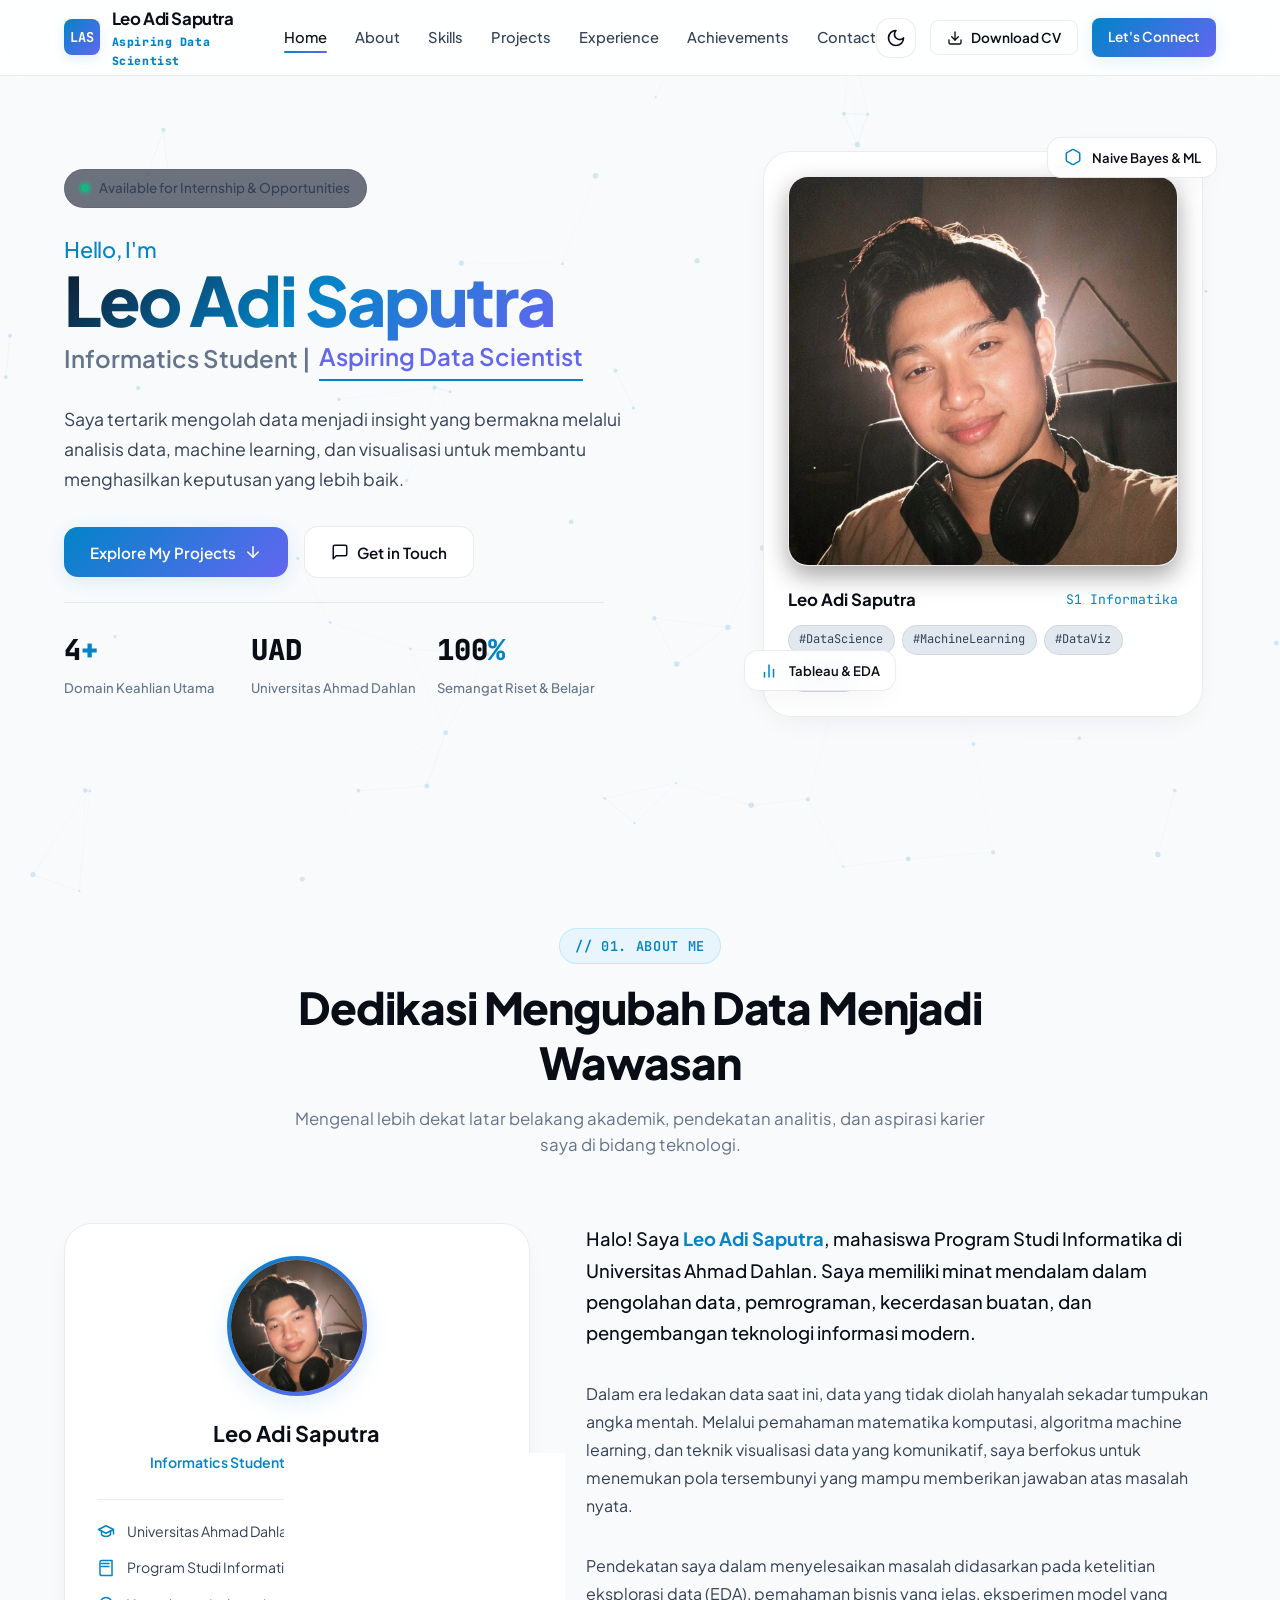
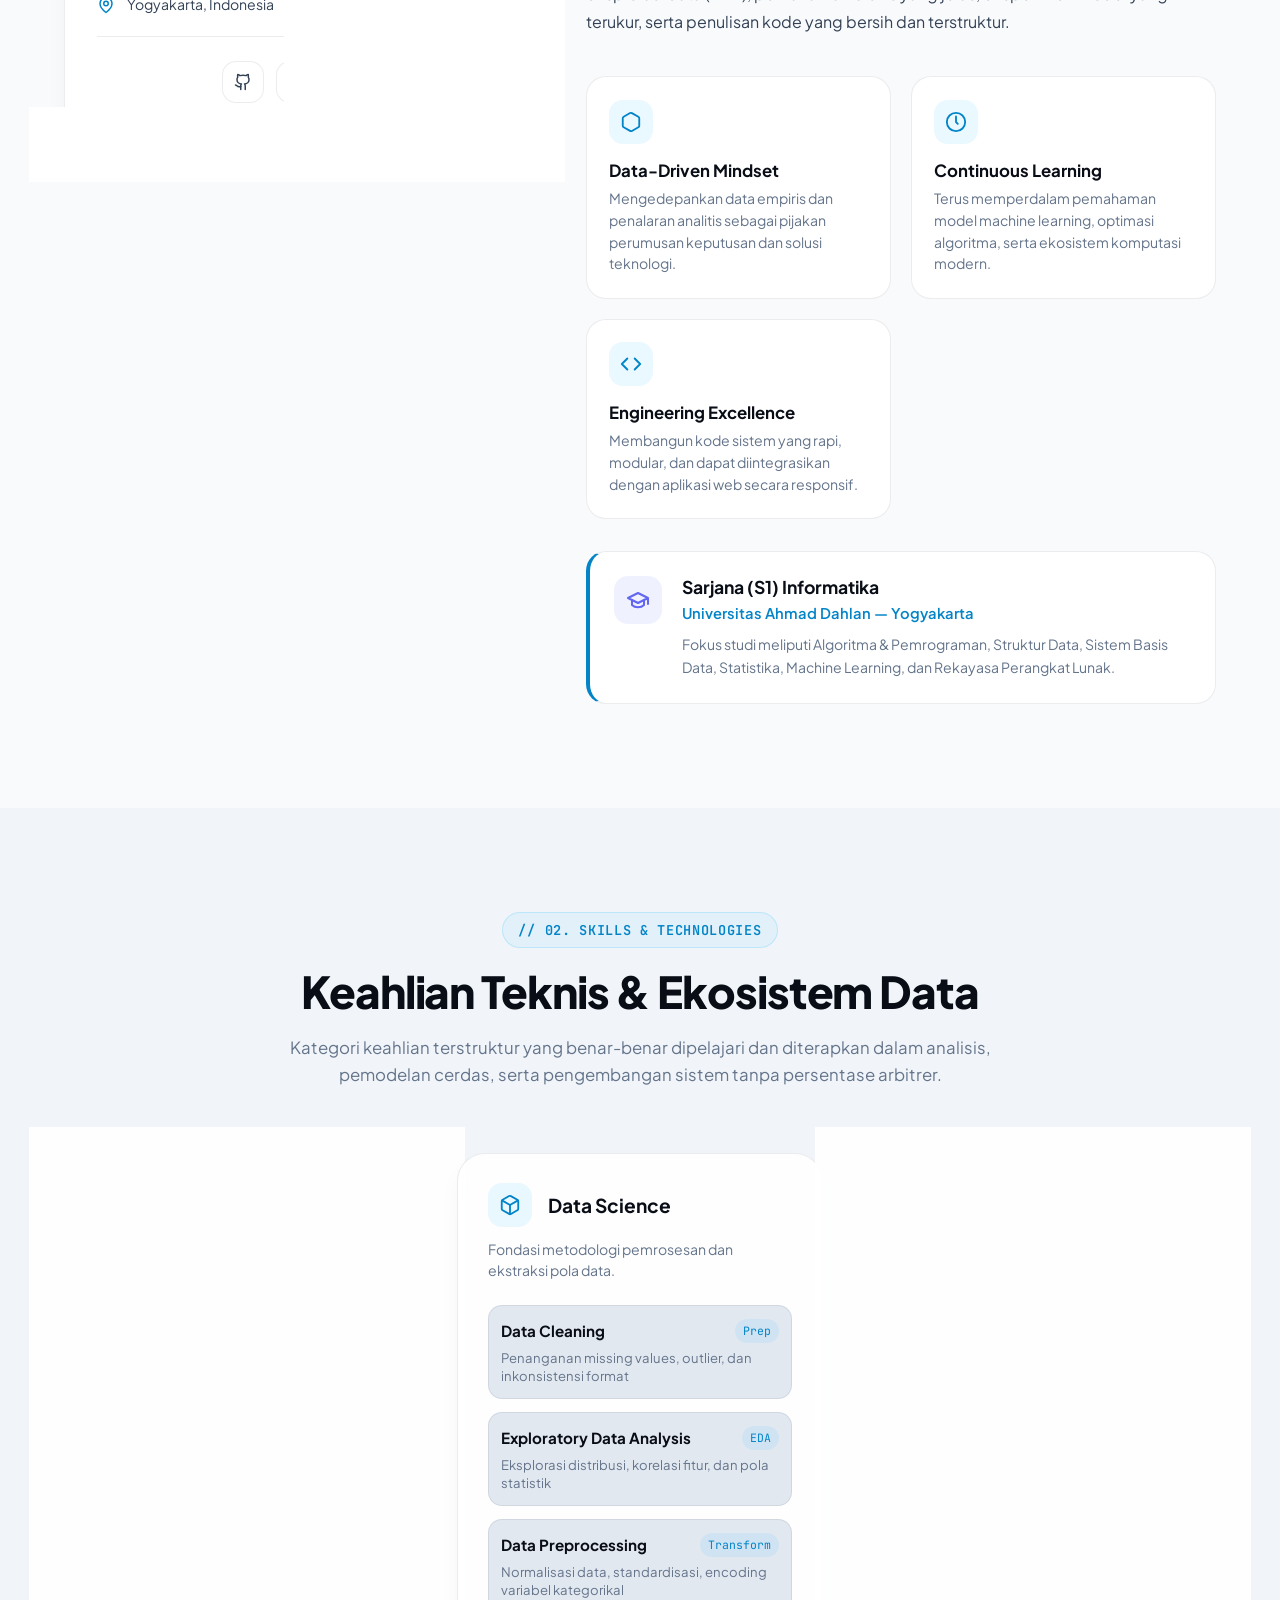
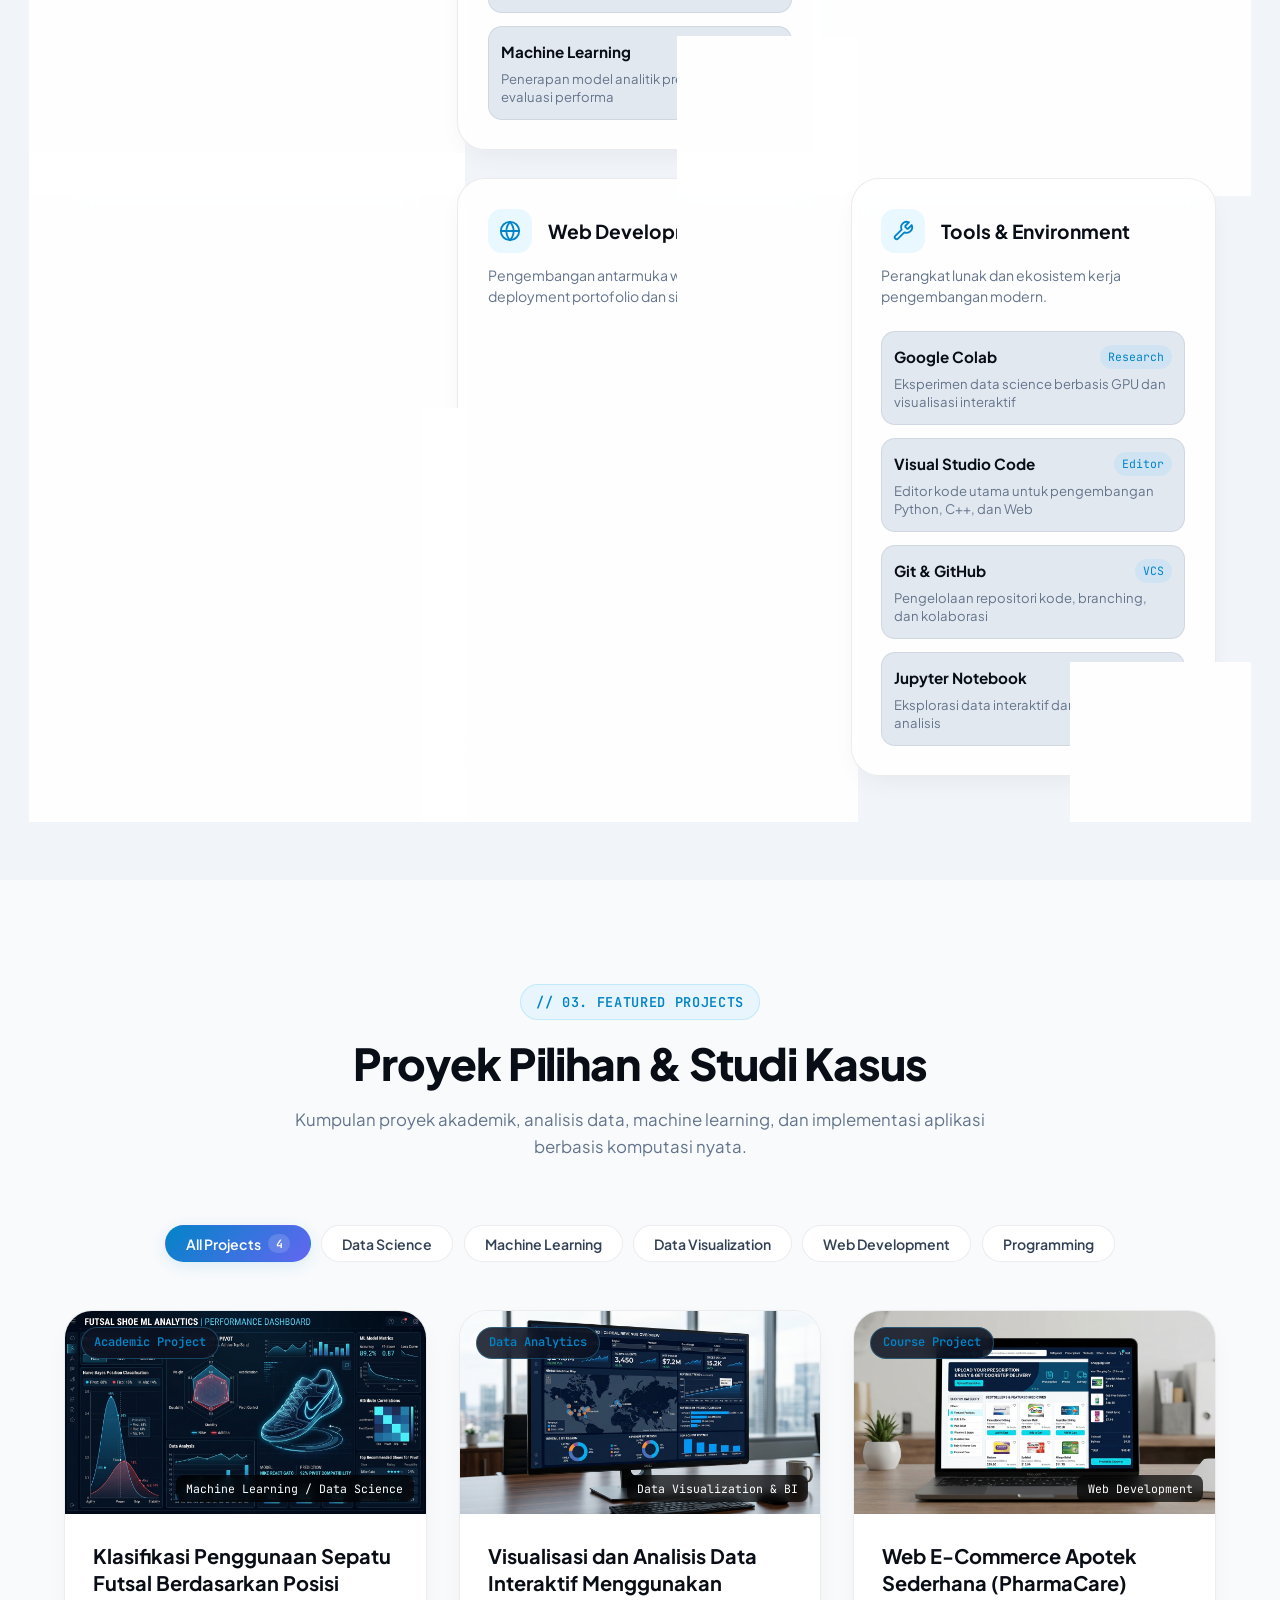
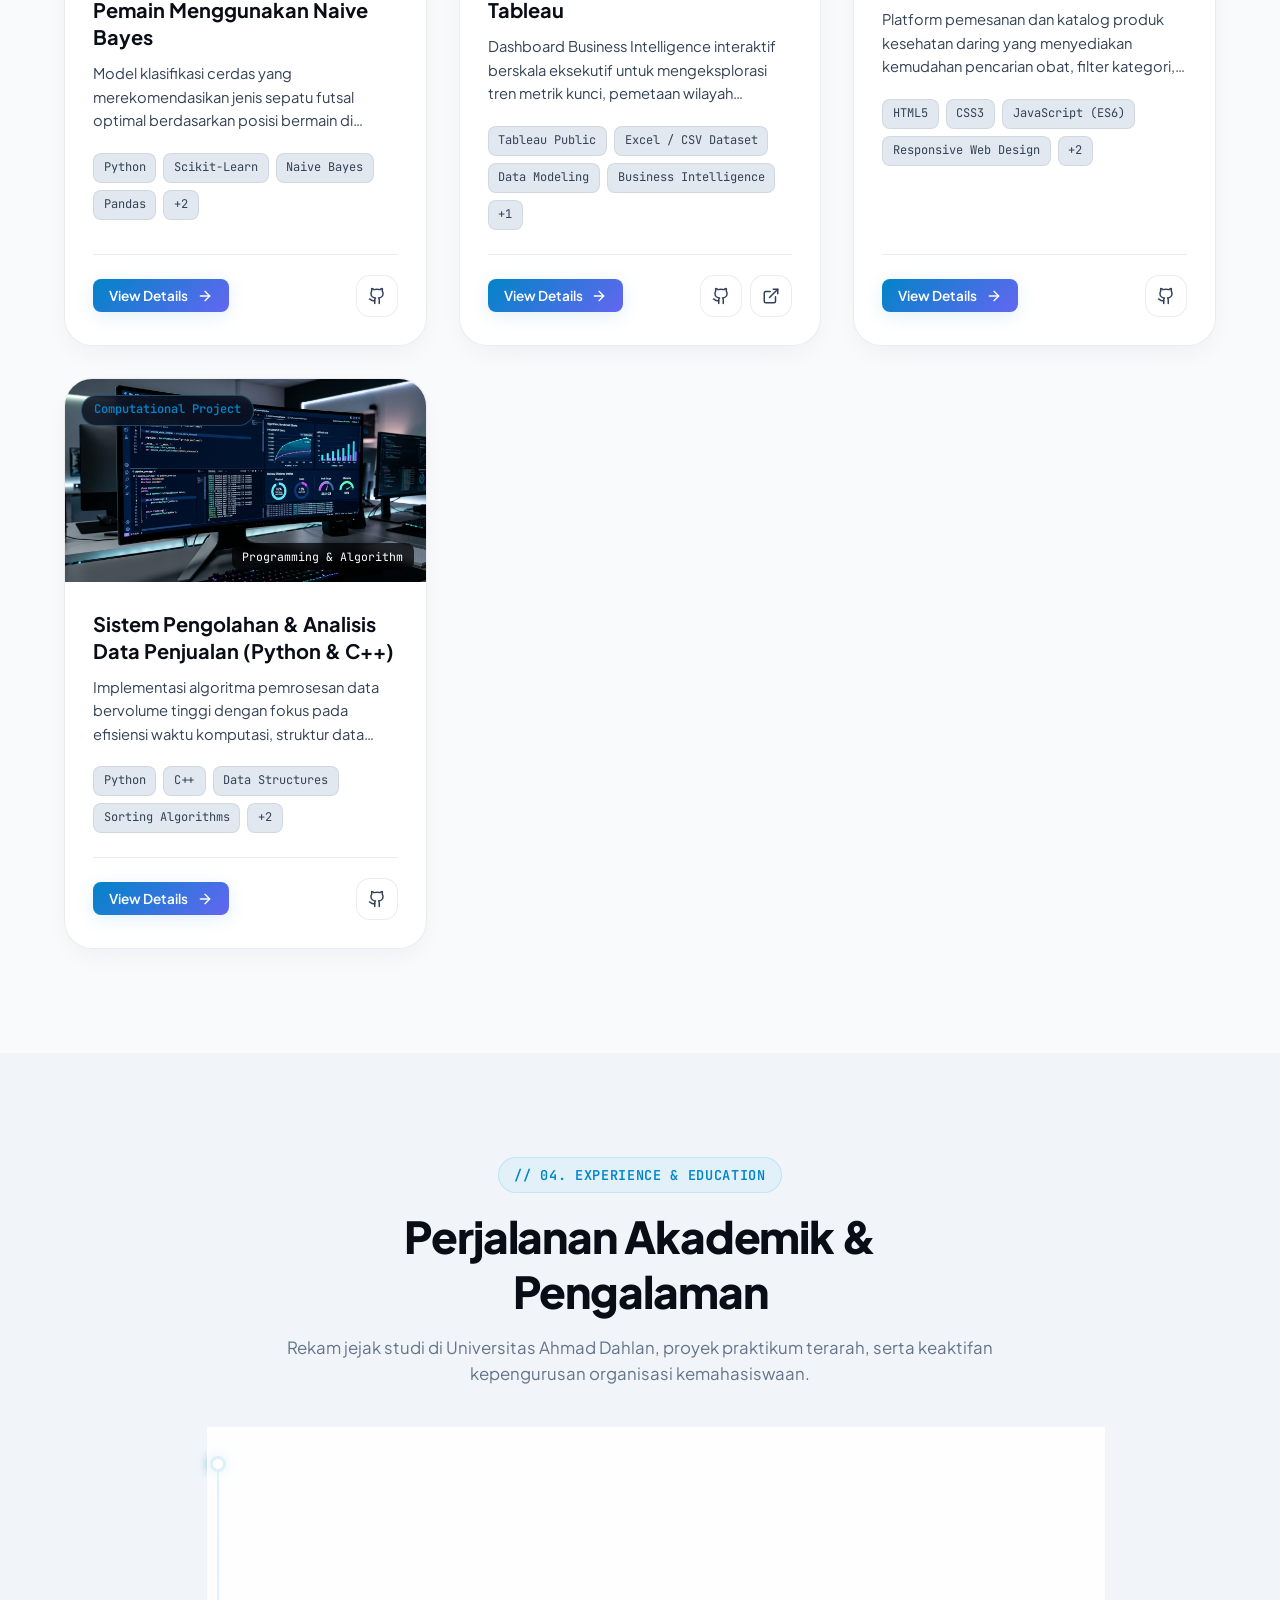
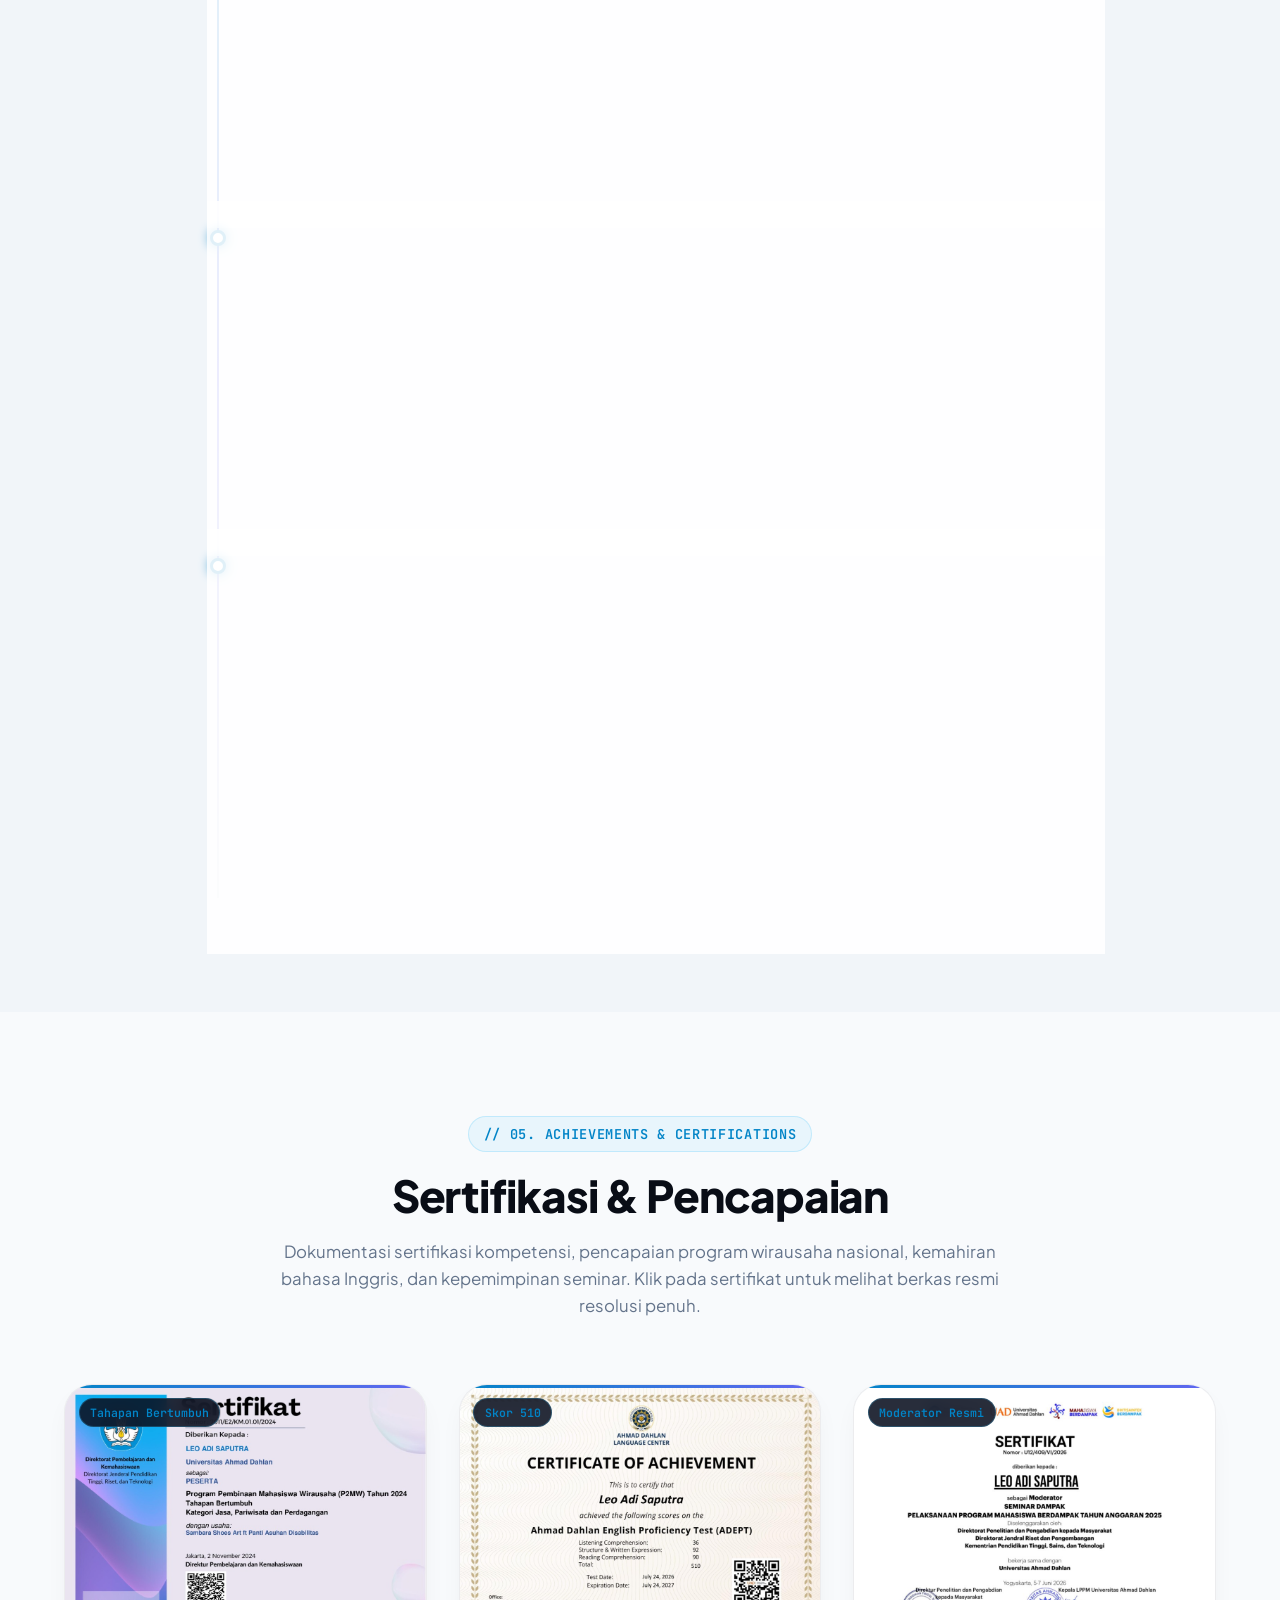
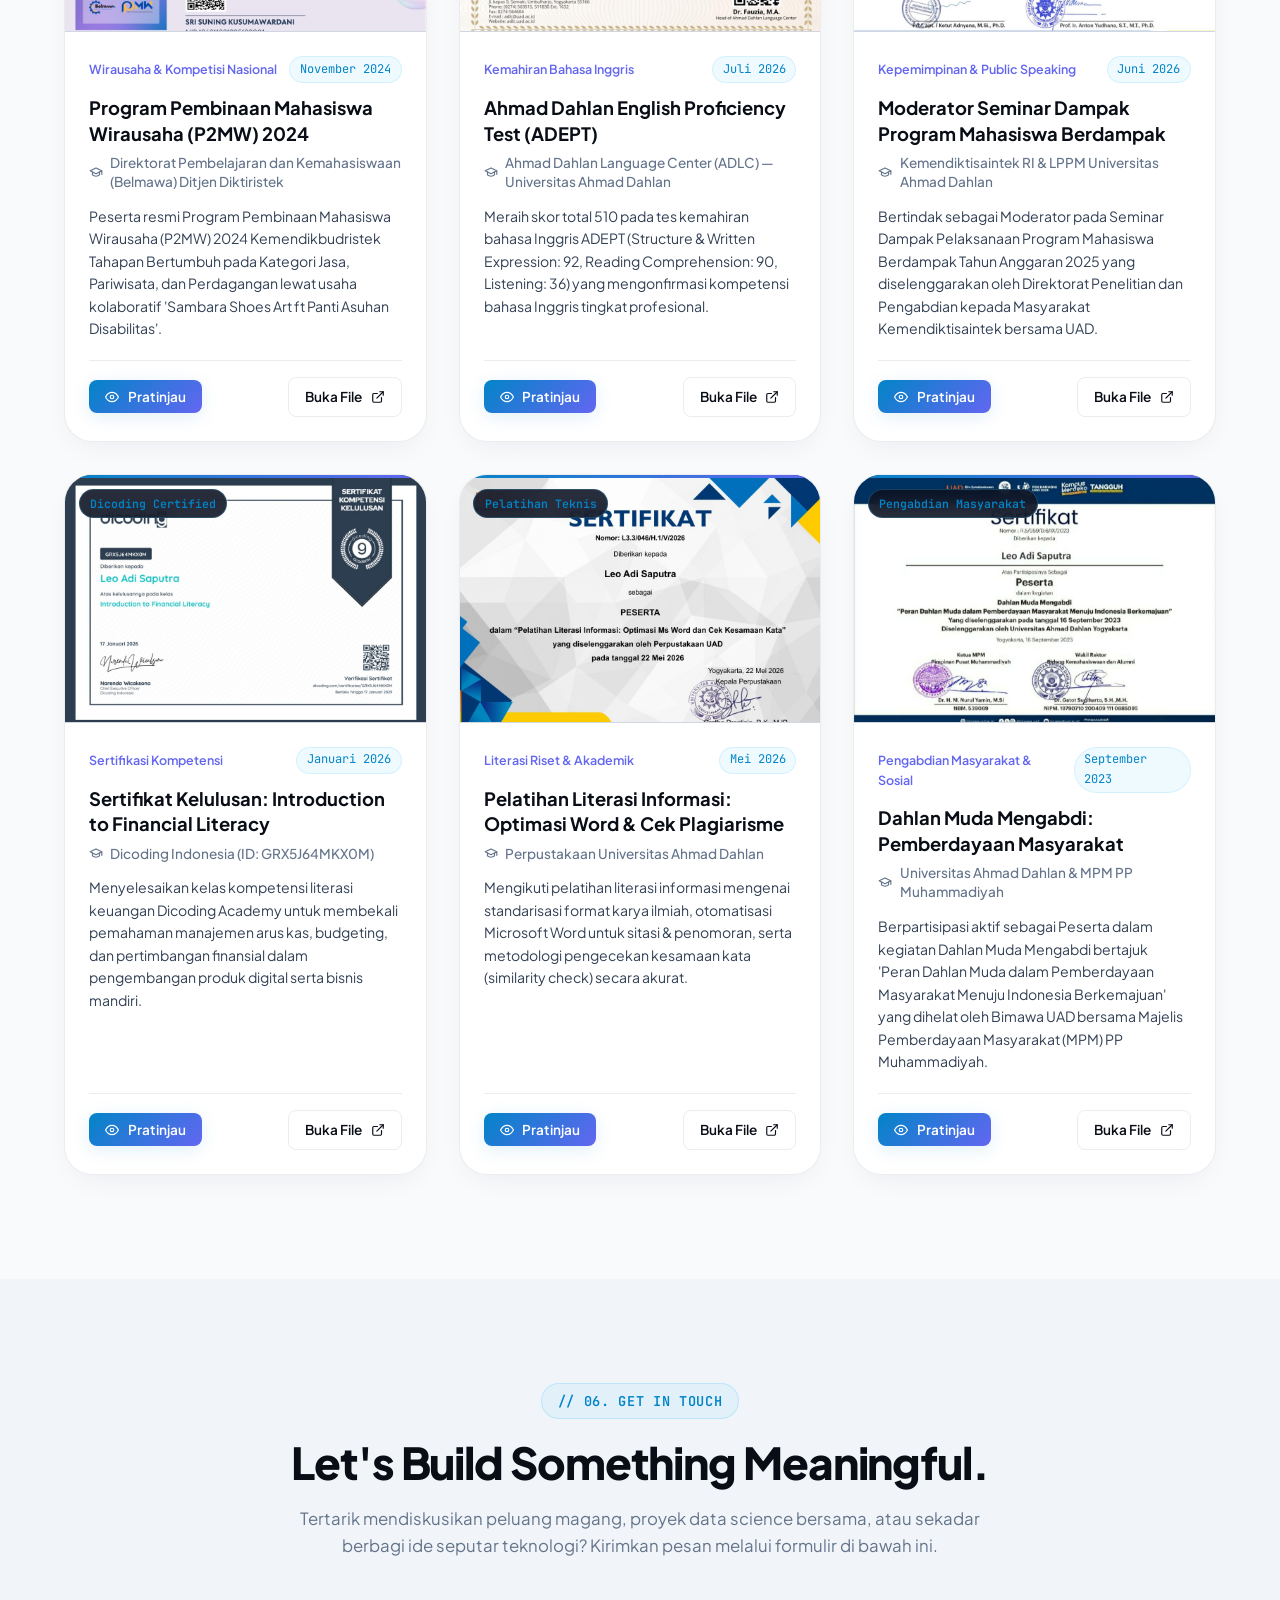
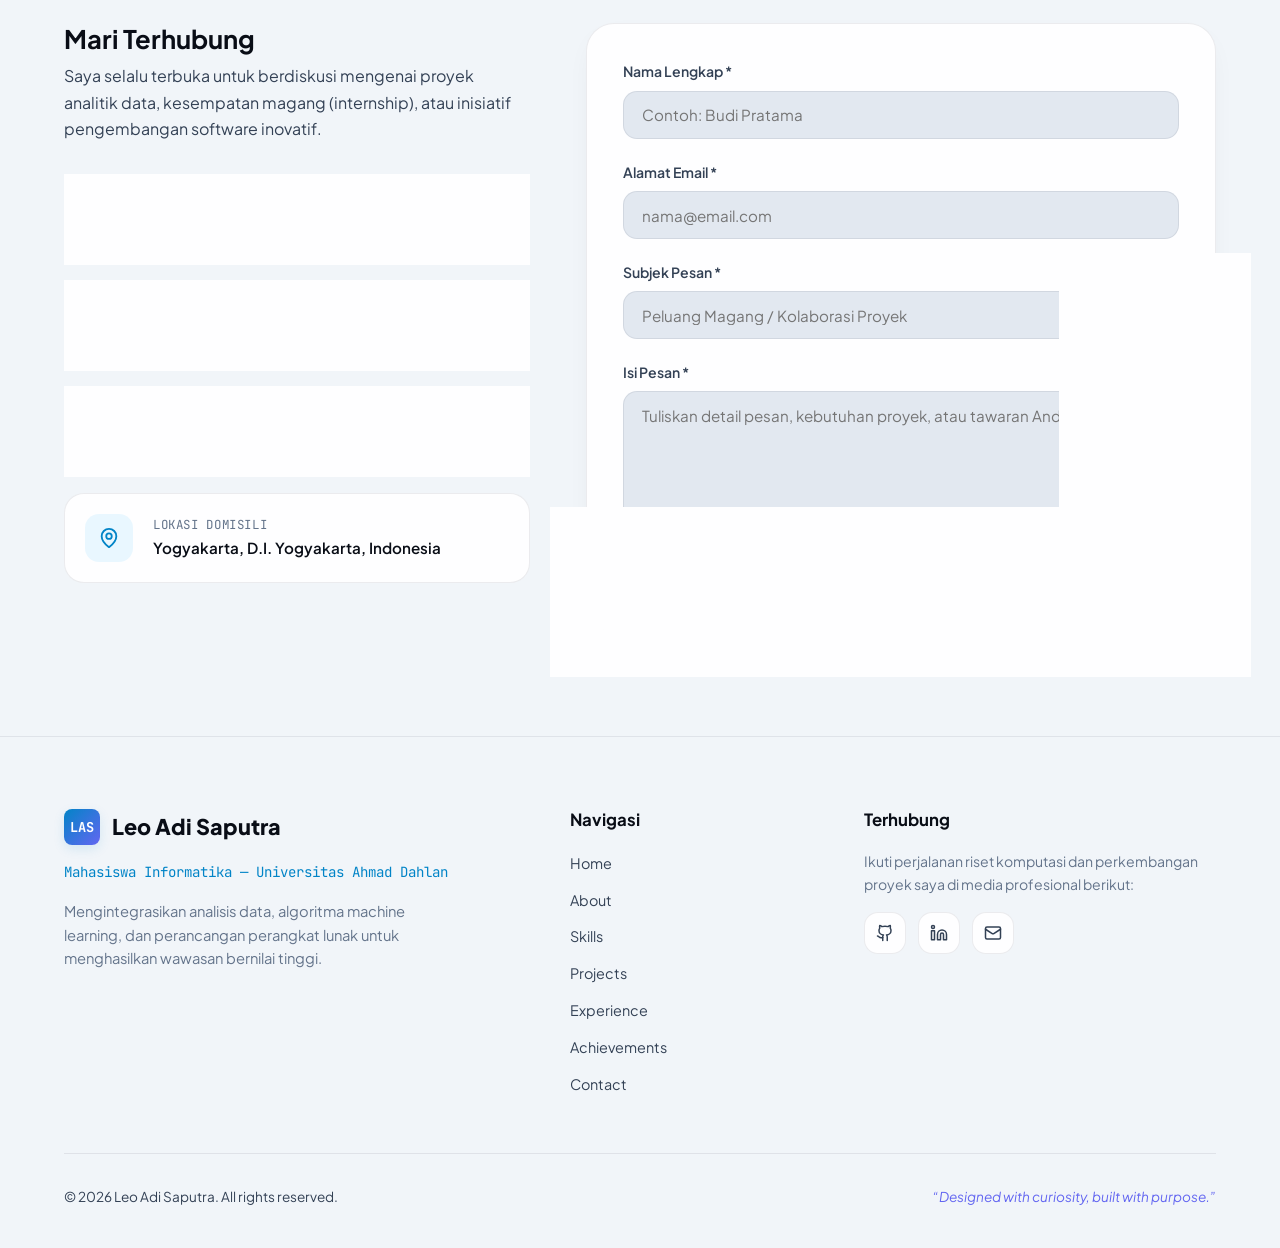
==== index.html @ d379ddd4 "Add files via upload" ====
<!DOCTYPE html>
<html lang="id">
<head>
  <meta charset="UTF-8">
  <meta name="viewport" content="width=device-width, initial-scale=1.0">
  <title>Leo Adi Saputra | Informatics Student & Aspiring Data Scientist</title>
  
  <!-- SEO & Open Graph Meta Tags -->
  <meta name="description" content="Website portofolio profesional Leo Adi Saputra, mahasiswa Program Studi Informatika di Universitas Ahmad Dahlan dengan fokus pada Data Science, Machine Learning, dan Data Visualization.">
  <meta name="keywords" content="Leo Adi Saputra, Data Scientist, Informatika, Universitas Ahmad Dahlan, Machine Learning, Portfolio, Web Development, UAD">
  <meta name="author" content="Leo Adi Saputra">
  <meta property="og:title" content="Leo Adi Saputra | Portfolio & Data Science Showcase">
  <meta property="og:description" content="Portfolio pribadi dan proyek akademik Leo Adi Saputra - Mahasiswa Informatika Universitas Ahmad Dahlan.">
  <meta property="og:type" content="website">
  <meta property="og:image" content="assets/images/avatar.jpg">

  <!-- Google Fonts: Plus Jakarta Sans & JetBrains Mono -->
  <link rel="preconnect" href="https://fonts.googleapis.com">
  <link rel="preconnect" href="https://fonts.gstatic.com" crossorigin>
  <link href="https://fonts.googleapis.com/css2?family=JetBrains+Mono:wght@400;500;600;700&family=Plus+Jakarta+Sans:wght@300;400;500;600;700;800&display=swap" rel="stylesheet">

  <!-- Stylesheet -->
  <link rel="stylesheet" href="css/style.css">
</head>
<body>

  <!-- Dynamic Interactive Particle Canvas -->
  <canvas id="networkCanvas"></canvas>

  <!-- Navigation Backdrop for Mobile -->
  <div id="navBackdrop" class="nav-backdrop" aria-hidden="true"></div>

  <!-- Mobile Navigation Drawer -->
  <aside id="mobileNav" class="mobile-nav" aria-label="Mobile Navigation">
    <div>
      <div style="display: flex; align-items: center; gap: 0.75rem; margin-bottom: 2rem;">
        <div class="logo-badge">LAS</div>
        <div class="logo-text">
          <span class="name">Leo Adi Saputra</span>
          <span class="tag">Informatics UAD</span>
        </div>
      </div>
      <ul class="mobile-nav-links">
        <li><a href="#home" class="mobile-nav-link">Home</a></li>
        <li><a href="#about" class="mobile-nav-link">About</a></li>
        <li><a href="#skills" class="mobile-nav-link">Skills</a></li>
        <li><a href="#projects" class="mobile-nav-link">Projects</a></li>
        <li><a href="#experience" class="mobile-nav-link">Experience</a></li>
        <li><a href="#achievements" class="mobile-nav-link">Achievements</a></li>
        <li><a href="#contact" class="mobile-nav-link">Contact</a></li>
      </ul>
    </div>
    <div class="mobile-nav-actions">
      <button class="btn btn-outline btn-sm open-cv-modal-btn" style="width: 100%;">
        <svg xmlns="http://www.w3.org/2000/svg" width="16" height="16" viewBox="0 0 24 24" fill="none" stroke="currentColor" stroke-width="2" stroke-linecap="round" stroke-linejoin="round"><path d="M21 15v4a2 2 0 0 1-2 2H5a2 2 0 0 1-2-2v-4"></path><polyline points="7 10 12 15 17 10"></polyline><line x1="12" y1="15" x2="12" y2="3"></line></svg>
        <span>Download CV</span>
      </button>
      <a href="#contact" class="btn btn-primary btn-sm" style="width: 100%;">
        <span>Let's Connect</span>
      </a>
    </div>
  </aside>

  <!-- Sticky Navbar -->
  <header id="navbar" class="navbar">
    <div class="container nav-container">
      <a href="#home" class="nav-logo" aria-label="Beranda Leo Adi Saputra">
        <div class="logo-badge">LAS</div>
        <div class="logo-text">
          <span class="name">Leo Adi Saputra</span>
          <span class="tag">Aspiring Data Scientist</span>
        </div>
      </a>

      <!-- Desktop Nav Links -->
      <nav aria-label="Main Navigation">
        <ul class="nav-links">
          <li><a href="#home" class="nav-link active">Home</a></li>
          <li><a href="#about" class="nav-link">About</a></li>
          <li><a href="#skills" class="nav-link">Skills</a></li>
          <li><a href="#projects" class="nav-link">Projects</a></li>
          <li><a href="#experience" class="nav-link">Experience</a></li>
          <li><a href="#achievements" class="nav-link">Achievements</a></li>
          <li><a href="#contact" class="nav-link">Contact</a></li>
        </ul>
      </nav>

      <!-- Nav Actions (Theme Toggle, CV Button, CTA, Hamburger) -->
      <div class="nav-actions">
        <button id="themeToggle" class="theme-toggle" aria-label="Ubah Tema Tampilan" title="Beralih Mode Tampilan">
          <svg xmlns="http://www.w3.org/2000/svg" width="20" height="20" viewBox="0 0 24 24" fill="none" stroke="currentColor" stroke-width="2" stroke-linecap="round" stroke-linejoin="round">
            <circle cx="12" cy="12" r="4"></circle>
            <path d="M12 2v2"></path>
            <path d="M12 20v2"></path>
            <path d="m4.93 4.93 1.41 1.41"></path>
            <path d="m17.66 17.66 1.41 1.41"></path>
            <path d="M2 12h2"></path>
            <path d="M20 12h2"></path>
            <path d="m6.34 17.66-1.41 1.41"></path>
            <path d="m19.07 4.93-1.41 1.41"></path>
          </svg>
        </button>

        <button class="btn btn-outline btn-sm open-cv-modal-btn" aria-label="Buka Curriculum Vitae">
          <svg xmlns="http://www.w3.org/2000/svg" width="16" height="16" viewBox="0 0 24 24" fill="none" stroke="currentColor" stroke-width="2" stroke-linecap="round" stroke-linejoin="round"><path d="M21 15v4a2 2 0 0 1-2 2H5a2 2 0 0 1-2-2v-4"></path><polyline points="7 10 12 15 17 10"></polyline><line x1="12" y1="15" x2="12" y2="3"></line></svg>
          <span>Download CV</span>
        </button>

        <a href="#contact" class="btn btn-primary btn-sm">
          <span>Let's Connect</span>
        </a>

        <button id="hamburgerBtn" class="hamburger-btn" aria-label="Menu Navigasi Mobile">
          <span></span>
          <span></span>
          <span></span>
        </button>
      </div>
    </div>
  </header>

  <main>
    <!-- ==========================================================================
         HERO SECTION
         ========================================================================== -->
    <section id="home" class="hero-section">
      <div class="container hero-grid">
        <!-- Left Content -->
        <div class="hero-content fade-in-up visible">
          <div class="hero-status-pill">
            <span class="pulse-dot"></span>
            <span>Available for Internship & Opportunities</span>
          </div>

          <div class="hero-titles">
            <p class="hero-greeting">Hello, I'm</p>
            <h1 class="hero-name">
              <span class="gradient-text">Leo Adi Saputra</span>
            </h1>
            <div class="hero-role-wrapper">
              <span class="hero-role-prefix">Informatics Student |</span>
              <span id="heroRoleTyping" class="hero-role-typing">Aspiring Data Scientist</span>
            </div>
          </div>

          <p class="hero-description">
            Saya tertarik mengolah data menjadi insight yang bermakna melalui analisis data, machine learning, dan visualisasi untuk membantu menghasilkan keputusan yang lebih baik.
          </p>

          <div class="hero-ctas">
            <a href="#projects" class="btn btn-primary">
              <span>Explore My Projects</span>
              <svg xmlns="http://www.w3.org/2000/svg" width="18" height="18" viewBox="0 0 24 24" fill="none" stroke="currentColor" stroke-width="2" stroke-linecap="round" stroke-linejoin="round"><line x1="12" y1="5" x2="12" y2="19"></line><polyline points="19 12 12 19 5 12"></polyline></svg>
            </a>
            <a href="#contact" class="btn btn-secondary">
              <svg xmlns="http://www.w3.org/2000/svg" width="18" height="18" viewBox="0 0 24 24" fill="none" stroke="currentColor" stroke-width="2" stroke-linecap="round" stroke-linejoin="round"><path d="M21 15a2 2 0 0 1-2 2H7l-4 4V5a2 2 0 0 1 2-2h14a2 2 0 0 1 2 2z"></path></svg>
              <span>Get in Touch</span>
            </a>
          </div>

          <!-- Quick Metrics Ribbon -->
          <div class="hero-metrics">
            <div class="metric-item">
              <span class="metric-number">4<span>+</span></span>
              <span class="metric-label">Domain Keahlian Utama</span>
            </div>
            <div class="metric-item">
              <span class="metric-number">UAD</span>
              <span class="metric-label">Universitas Ahmad Dahlan</span>
            </div>
            <div class="metric-item">
              <span class="metric-number">100<span>%</span></span>
              <span class="metric-label">Semangat Riset & Belajar</span>
            </div>
          </div>
        </div>

        <!-- Right Visual Showcase Card -->
        <div class="hero-visual fade-in-up visible">
          <div class="hero-card">
            <!-- Floating Data Badges -->
            <div class="floating-badge floating-badge-1">
              <svg xmlns="http://www.w3.org/2000/svg" width="18" height="18" viewBox="0 0 24 24" fill="none" stroke="currentColor" stroke-width="2" stroke-linecap="round" stroke-linejoin="round"><path d="M21 16V8a2 2 0 0 0-1-1.73l-7-4a2 2 0 0 0-2 0l-7 4A2 2 0 0 0 3 8v8a2 2 0 0 0 1 1.73l7 4a2 2 0 0 0 2 0l7-4A2 2 0 0 0 21 16z"></path></svg>
              <span>Naive Bayes & ML</span>
            </div>

            <div class="floating-badge floating-badge-2">
              <svg xmlns="http://www.w3.org/2000/svg" width="18" height="18" viewBox="0 0 24 24" fill="none" stroke="currentColor" stroke-width="2" stroke-linecap="round" stroke-linejoin="round"><line x1="18" y1="20" x2="18" y2="10"></line><line x1="12" y1="20" x2="12" y2="4"></line><line x1="6" y1="20" x2="6" y2="14"></line></svg>
              <span>Tableau & EDA</span>
            </div>

            <div class="hero-avatar-wrapper">
              <img src="assets/images/avatar.jpg" alt="Leo Adi Saputra" class="hero-avatar-img">
            </div>

            <div class="hero-card-meta">
              <div class="hero-card-header">
                <span class="hero-card-title">Leo Adi Saputra</span>
                <span class="hero-card-inst">S1 Informatika</span>
              </div>
              <div class="hero-card-tags">
                <span class="hero-card-tag">#DataScience</span>
                <span class="hero-card-tag">#MachineLearning</span>
                <span class="hero-card-tag">#DataViz</span>
                <span class="hero-card-tag">#Python</span>
              </div>
            </div>
          </div>
        </div>
      </div>
    </section>

    <!-- ==========================================================================
         ABOUT ME SECTION
         ========================================================================== -->
    <section id="about" class="section">
      <div class="container">
        <div class="section-header fade-in-up">
          <span class="section-badge">// 01. ABOUT ME</span>
          <h2 class="section-title">Dedikasi Mengubah Data Menjadi Wawasan</h2>
          <p class="section-subtitle">
            Mengenal lebih dekat latar belakang akademik, pendekatan analitis, dan aspirasi karier saya di bidang teknologi.
          </p>
        </div>

        <div class="about-grid">
          <!-- Profile Quick Info Card -->
          <div class="about-card-profile fade-in-up">
            <div class="profile-avatar-box">
              <img src="assets/images/avatar.jpg" alt="Leo Adi Saputra - Foto Profil">
            </div>

            <div class="profile-info-center">
              <h3>Leo Adi Saputra</h3>
              <p>Informatics Student | Aspiring Data Scientist</p>
            </div>

            <div class="profile-meta-list">
              <div class="profile-meta-row">
                <svg xmlns="http://www.w3.org/2000/svg" width="18" height="18" viewBox="0 0 24 24" fill="none" stroke="currentColor" stroke-width="2" stroke-linecap="round" stroke-linejoin="round"><path d="M22 10v6M2 10l10-5 10 5-10 5z"></path><path d="M6 12v5c3 3 9 3 12 0v-5"></path></svg>
                <span>Universitas Ahmad Dahlan</span>
              </div>
              <div class="profile-meta-row">
                <svg xmlns="http://www.w3.org/2000/svg" width="18" height="18" viewBox="0 0 24 24" fill="none" stroke="currentColor" stroke-width="2" stroke-linecap="round" stroke-linejoin="round"><path d="M4 19.5v-15A2.5 2.5 0 0 1 6.5 2H20v20H6.5a2.5 2.5 0 0 1-2.5-2.5Z"></path><path d="M6 6h10"></path><path d="M6 10h10"></path></svg>
                <span>Program Studi Informatika</span>
              </div>
              <div class="profile-meta-row">
                <svg xmlns="http://www.w3.org/2000/svg" width="18" height="18" viewBox="0 0 24 24" fill="none" stroke="currentColor" stroke-width="2" stroke-linecap="round" stroke-linejoin="round"><path d="M20 10c0 6-8 12-8 12s-8-6-8-12a8 8 0 0 1 16 0Z"></path><circle cx="12" cy="10" r="3"></circle></svg>
                <span>Yogyakarta, Indonesia</span>
              </div>
            </div>

            <div class="profile-socials">
              <a href="https://github.com/LeoUad" target="_blank" rel="noopener noreferrer" class="btn-icon" title="GitHub Profile">
                <svg xmlns="http://www.w3.org/2000/svg" width="18" height="18" viewBox="0 0 24 24" fill="none" stroke="currentColor" stroke-width="2" stroke-linecap="round" stroke-linejoin="round"><path d="M15 22v-4a4.8 4.8 0 0 0-1-3.5c3 0 6-2 6-5.5.08-1.25-.27-2.48-1-3.5.28-1.15.28-2.35 0-3.5 0 0-1 0-3 1.5-2.64-.5-5.36-.5-8 0C6 2 5 2 5 2c-.3 1.15-.3 2.35 0 3.5A5.403 5.403 0 0 0 4 9c0 3.5 3 5.5 6 5.5-.39.49-.68 1.05-.85 1.65-.17.6-.22 1.23-.15 1.85v4"></path><path d="M9 18c-4.51 2-5-2-7-2"></path></svg>
              </a>
              <a href="https://www.linkedin.com/in/leo-adi-saputra-5247bb3a6/" target="_blank" rel="noopener noreferrer" class="btn-icon" title="LinkedIn Profile">
                <svg xmlns="http://www.w3.org/2000/svg" width="18" height="18" viewBox="0 0 24 24" fill="none" stroke="currentColor" stroke-width="2" stroke-linecap="round" stroke-linejoin="round"><path d="M16 8a6 6 0 0 1 6 6v7h-4v-7a2 2 0 0 0-2-2 2 2 0 0 0-2 2v7h-4v-7a6 6 0 0 1 6-6z"></path><rect width="4" height="12" x="2" y="9"></rect><circle cx="4" cy="4" r="2"></circle></svg>
              </a>
              <a href="mailto:adisaputraleo336@gmail.com" class="btn-icon" title="Kirim Email">
                <svg xmlns="http://www.w3.org/2000/svg" width="18" height="18" viewBox="0 0 24 24" fill="none" stroke="currentColor" stroke-width="2" stroke-linecap="round" stroke-linejoin="round"><rect width="20" height="16" x="2" y="4" rx="2"></rect><path d="m22 7-8.97 5.7a1.94 1.94 0 0 1-2.06 0L2 7"></path></svg>
              </a>
            </div>
          </div>

          <!-- Narrative Story & Pillars -->
          <div class="about-narrative fade-in-up">
            <p class="story-lead">
              Halo! Saya <strong style="color: var(--accent-primary);">Leo Adi Saputra</strong>, mahasiswa Program Studi Informatika di Universitas Ahmad Dahlan. Saya memiliki minat mendalam dalam pengolahan data, pemrograman, kecerdasan buatan, dan pengembangan teknologi informasi modern.
            </p>

            <p class="story-body">
              Dalam era ledakan data saat ini, data yang tidak diolah hanyalah sekadar tumpukan angka mentah. Melalui pemahaman matematika komputasi, algoritma machine learning, dan teknik visualisasi data yang komunikatif, saya berfokus untuk menemukan pola tersembunyi yang mampu memberikan jawaban atas masalah nyata.
            </p>

            <p class="story-body">
              Pendekatan saya dalam menyelesaikan masalah didasarkan pada ketelitian eksplorasi data (EDA), pemahaman bisnis yang jelas, eksperimen model yang terukur, serta penulisan kode yang bersih dan terstruktur.
            </p>

            <!-- 3 Core Pillars -->
            <div class="philosophy-grid">
              <div class="philosophy-card">
                <div class="philosophy-icon">
                  <svg xmlns="http://www.w3.org/2000/svg" width="22" height="22" viewBox="0 0 24 24" fill="none" stroke="currentColor" stroke-width="2" stroke-linecap="round" stroke-linejoin="round"><path d="M21 16V8a2 2 0 0 0-1-1.73l-7-4a2 2 0 0 0-2 0l-7 4A2 2 0 0 0 3 8v8a2 2 0 0 0 1 1.73l7 4a2 2 0 0 0 2 0l7-4A2 2 0 0 0 21 16z"></path></svg>
                </div>
                <h4>Data-Driven Mindset</h4>
                <p>Mengedepankan data empiris dan penalaran analitis sebagai pijakan perumusan keputusan dan solusi teknologi.</p>
              </div>

              <div class="philosophy-card">
                <div class="philosophy-icon">
                  <svg xmlns="http://www.w3.org/2000/svg" width="22" height="22" viewBox="0 0 24 24" fill="none" stroke="currentColor" stroke-width="2" stroke-linecap="round" stroke-linejoin="round"><circle cx="12" cy="12" r="10"></circle><polyline points="12 6 12 12 14 14"></polyline></svg>
                </div>
                <h4>Continuous Learning</h4>
                <p>Terus memperdalam pemahaman model machine learning, optimasi algoritma, serta ekosistem komputasi modern.</p>
              </div>

              <div class="philosophy-card">
                <div class="philosophy-icon">
                  <svg xmlns="http://www.w3.org/2000/svg" width="22" height="22" viewBox="0 0 24 24" fill="none" stroke="currentColor" stroke-width="2" stroke-linecap="round" stroke-linejoin="round"><polyline points="16 18 22 12 16 6"></polyline><polyline points="8 6 2 12 8 18"></polyline></svg>
                </div>
                <h4>Engineering Excellence</h4>
                <p>Membangun kode sistem yang rapi, modular, dan dapat diintegrasikan dengan aplikasi web secara responsif.</p>
              </div>
            </div>

            <!-- Education Box -->
            <div class="education-box">
              <div class="education-box-icon">
                <svg xmlns="http://www.w3.org/2000/svg" width="24" height="24" viewBox="0 0 24 24" fill="none" stroke="currentColor" stroke-width="2" stroke-linecap="round" stroke-linejoin="round"><path d="M22 10v6M2 10l10-5 10 5-10 5z"></path><path d="M6 12v5c3 3 9 3 12 0v-5"></path></svg>
              </div>
              <div class="education-box-content">
                <h4>Sarjana (S1) Informatika</h4>
                <p class="inst">Universitas Ahmad Dahlan — Yogyakarta</p>
                <p>Fokus studi meliputi Algoritma & Pemrograman, Struktur Data, Sistem Basis Data, Statistika, Machine Learning, dan Rekayasa Perangkat Lunak.</p>
              </div>
            </div>
          </div>
        </div>
      </div>
    </section>

    <!-- ==========================================================================
         SKILLS & TECHNOLOGIES SECTION
         ========================================================================== -->
    <section id="skills" class="section" style="background: var(--bg-secondary);">
      <div class="container">
        <div class="section-header fade-in-up">
          <span class="section-badge">// 02. SKILLS & TECHNOLOGIES</span>
          <h2 class="section-title">Keahlian Teknis & Ekosistem Data</h2>
          <p class="section-subtitle">
            Kategori keahlian terstruktur yang benar-benar dipelajari dan diterapkan dalam analisis, pemodelan cerdas, serta pengembangan sistem tanpa persentase arbitrer.
          </p>
        </div>

        <!-- Populated via JS renderSkills() -->
        <div id="skillsGrid" class="skills-grid"></div>
      </div>
    </section>

    <!-- ==========================================================================
         FEATURED PROJECTS SECTION
         ========================================================================== -->
    <section id="projects" class="section">
      <div class="container">
        <div class="section-header fade-in-up">
          <span class="section-badge">// 03. FEATURED PROJECTS</span>
          <h2 class="section-title">Proyek Pilihan & Studi Kasus</h2>
          <p class="section-subtitle">
            Kumpulan proyek akademik, analisis data, machine learning, dan implementasi aplikasi berbasis komputasi nyata.
          </p>
        </div>

        <!-- Filter Tabs -->
        <div class="projects-filter-bar fade-in-up">
          <button class="filter-btn active" data-filter="All">
            <span>All Projects</span>
            <span class="filter-count">4</span>
          </button>
          <button class="filter-btn" data-filter="Data Science">
            <span>Data Science</span>
          </button>
          <button class="filter-btn" data-filter="Machine Learning">
            <span>Machine Learning</span>
          </button>
          <button class="filter-btn" data-filter="Data Visualization">
            <span>Data Visualization</span>
          </button>
          <button class="filter-btn" data-filter="Web Development">
            <span>Web Development</span>
          </button>
          <button class="filter-btn" data-filter="Programming">
            <span>Programming</span>
          </button>
        </div>

        <!-- Populated via JS renderProjects() -->
        <div id="projectsGrid" class="projects-grid"></div>
      </div>
    </section>

    <!-- ==========================================================================
         EXPERIENCE & EDUCATION TIMELINE SECTION
         ========================================================================== -->
    <section id="experience" class="section" style="background: var(--bg-secondary);">
      <div class="container">
        <div class="section-header fade-in-up">
          <span class="section-badge">// 04. EXPERIENCE & EDUCATION</span>
          <h2 class="section-title">Perjalanan Akademik & Pengalaman</h2>
          <p class="section-subtitle">
            Rekam jejak studi di Universitas Ahmad Dahlan, proyek praktikum terarah, serta keaktifan kepengurusan organisasi kemahasiswaan.
          </p>
        </div>

        <!-- Populated via JS renderTimeline() -->
        <div id="timelineContainer" class="timeline-container"></div>
      </div>
    </section>

    <!-- ==========================================================================
         ACHIEVEMENTS & CERTIFICATIONS SECTION
         ========================================================================== -->
    <section id="achievements" class="section">
      <div class="container">
        <div class="section-header fade-in-up">
          <span class="section-badge">// 05. ACHIEVEMENTS & CERTIFICATIONS</span>
          <h2 class="section-title">Sertifikasi & Pencapaian</h2>
          <p class="section-subtitle">
            Dokumentasi sertifikasi kompetensi, pencapaian program wirausaha nasional, kemahiran bahasa Inggris, dan kepemimpinan seminar. Klik pada sertifikat untuk melihat berkas resmi resolusi penuh.
          </p>
        </div>

        <!-- Populated via JS renderAchievements() -->
        <div id="achievementsGrid" class="achievements-grid"></div>
      </div>
    </section>

    <!-- ==========================================================================
         CONTACT SECTION
         ========================================================================== -->
    <section id="contact" class="section" style="background: var(--bg-secondary);">
      <div class="container">
        <div class="section-header fade-in-up">
          <span class="section-badge">// 06. GET IN TOUCH</span>
          <h2 class="section-title">Let's Build Something Meaningful.</h2>
          <p class="section-subtitle">
            Tertarik mendiskusikan peluang magang, proyek data science bersama, atau sekadar berbagi ide seputar teknologi? Kirimkan pesan melalui formulir di bawah ini.
          </p>
        </div>

        <div class="contact-grid">
          <!-- Contact Info Panel -->
          <div class="contact-info-panel fade-in-up">
            <div>
              <h3>Mari Terhubung</h3>
              <p>
                Saya selalu terbuka untuk berdiskusi mengenai proyek analitik data, kesempatan magang (internship), atau inisiatif pengembangan software inovatif.
              </p>
            </div>

            <div class="contact-cards-list">
              <a href="mailto:adisaputraleo336@gmail.com" class="contact-info-card">
                <div class="contact-card-icon">
                  <svg xmlns="http://www.w3.org/2000/svg" width="22" height="22" viewBox="0 0 24 24" fill="none" stroke="currentColor" stroke-width="2" stroke-linecap="round" stroke-linejoin="round"><rect width="20" height="16" x="2" y="4" rx="2"></rect><path d="m22 7-8.97 5.7a1.94 1.94 0 0 1-2.06 0L2 7"></path></svg>
                </div>
                <div class="contact-card-text">
                  <span class="contact-card-label">Email Profesional</span>
                  <span class="contact-card-val">adisaputraleo336@gmail.com</span>
                </div>
              </a>

              <a href="https://www.linkedin.com/in/leo-adi-saputra-5247bb3a6/" target="_blank" rel="noopener noreferrer" class="contact-info-card">
                <div class="contact-card-icon">
                  <svg xmlns="http://www.w3.org/2000/svg" width="22" height="22" viewBox="0 0 24 24" fill="none" stroke="currentColor" stroke-width="2" stroke-linecap="round" stroke-linejoin="round"><path d="M16 8a6 6 0 0 1 6 6v7h-4v-7a2 2 0 0 0-2-2 2 2 0 0 0-2 2v7h-4v-7a6 6 0 0 1 6-6z"></path><rect width="4" height="12" x="2" y="9"></rect><circle cx="4" cy="4" r="2"></circle></svg>
                </div>
                <div class="contact-card-text">
                  <span class="contact-card-label">LinkedIn</span>
                  <span class="contact-card-val">linkedin.com/in/leo-adi-saputra-5247bb3a6</span>
                </div>
              </a>

              <a href="https://github.com/LeoUad" target="_blank" rel="noopener noreferrer" class="contact-info-card">
                <div class="contact-card-icon">
                  <svg xmlns="http://www.w3.org/2000/svg" width="22" height="22" viewBox="0 0 24 24" fill="none" stroke="currentColor" stroke-width="2" stroke-linecap="round" stroke-linejoin="round"><path d="M15 22v-4a4.8 4.8 0 0 0-1-3.5c3 0 6-2 6-5.5.08-1.25-.27-2.48-1-3.5.28-1.15.28-2.35 0-3.5 0 0-1 0-3 1.5-2.64-.5-5.36-.5-8 0C6 2 5 2 5 2c-.3 1.15-.3 2.35 0 3.5A5.403 5.403 0 0 0 4 9c0 3.5 3 5.5 6 5.5-.39.49-.68 1.05-.85 1.65-.17.6-.22 1.23-.15 1.85v4"></path><path d="M9 18c-4.51 2-5-2-7-2"></path></svg>
                </div>
                <div class="contact-card-text">
                  <span class="contact-card-label">GitHub</span>
                  <span class="contact-card-val">github.com/LeoUad</span>
                </div>
              </a>

              <div class="contact-info-card">
                <div class="contact-card-icon">
                  <svg xmlns="http://www.w3.org/2000/svg" width="22" height="22" viewBox="0 0 24 24" fill="none" stroke="currentColor" stroke-width="2" stroke-linecap="round" stroke-linejoin="round"><path d="M20 10c0 6-8 12-8 12s-8-6-8-12a8 8 0 0 1 16 0Z"></path><circle cx="12" cy="10" r="3"></circle></svg>
                </div>
                <div class="contact-card-text">
                  <span class="contact-card-label">Lokasi Domisili</span>
                  <span class="contact-card-val">Yogyakarta, D.I. Yogyakarta, Indonesia</span>
                </div>
              </div>
            </div>
          </div>

          <!-- Interactive Form -->
          <div class="contact-form-wrapper fade-in-up">
            <form id="contactForm" class="contact-form" novalidate>
              <div class="form-group">
                <label for="contactName" class="form-label">Nama Lengkap *</label>
                <input type="text" id="contactName" class="form-control" placeholder="Contoh: Budi Pratama" required>
                <span id="nameError" class="form-error-msg">Nama lengkap minimal 2 karakter.</span>
              </div>

              <div class="form-group">
                <label for="contactEmail" class="form-label">Alamat Email *</label>
                <input type="email" id="contactEmail" class="form-control" placeholder="nama@email.com" required>
                <span id="emailError" class="form-error-msg">Format email belum valid.</span>
              </div>

              <div class="form-group">
                <label for="contactSubject" class="form-label">Subjek Pesan *</label>
                <input type="text" id="contactSubject" class="form-control" placeholder="Peluang Magang / Kolaborasi Proyek" required>
                <span id="subjectError" class="form-error-msg">Subjek pesan minimal 3 karakter.</span>
              </div>

              <div class="form-group">
                <label for="contactMessage" class="form-label">Isi Pesan *</label>
                <textarea id="contactMessage" class="form-control" placeholder="Tuliskan detail pesan, kebutuhan proyek, atau tawaran Anda di sini..." required></textarea>
                <span id="messageError" class="form-error-msg">Isi pesan minimal 10 karakter.</span>
              </div>

              <div class="form-submit-row">
                <button type="submit" id="contactSubmitBtn" class="btn btn-primary">
                  <span>Send Message</span>
                  <svg xmlns="http://www.w3.org/2000/svg" width="18" height="18" viewBox="0 0 24 24" fill="none" stroke="currentColor" stroke-width="2" stroke-linecap="round" stroke-linejoin="round"><line x1="22" y1="2" x2="11" y2="13"></line><polygon points="22 2 15 22 11 13 2 9 22 2"></polygon></svg>
                </button>
                <span class="form-disclaimer">Validasi aktif & terlindungi</span>
              </div>
            </form>
          </div>
        </div>
      </div>
    </section>
  </main>

  <!-- ==========================================================================
       FOOTER
       ========================================================================== -->
  <footer class="footer">
    <div class="container">
      <div class="footer-top">
        <div class="footer-brand">
          <div style="display: flex; align-items: center; gap: 0.75rem;">
            <div class="logo-badge">LAS</div>
            <span class="footer-brand-title">Leo Adi Saputra</span>
          </div>
          <span class="footer-brand-subtitle">Mahasiswa Informatika — Universitas Ahmad Dahlan</span>
          <p class="footer-brand-desc">
            Mengintegrasikan analisis data, algoritma machine learning, dan perancangan perangkat lunak untuk menghasilkan wawasan bernilai tinggi.
          </p>
        </div>

        <div class="footer-links-col">
          <h4>Navigasi</h4>
          <ul class="footer-nav-list">
            <li><a href="#home">Home</a></li>
            <li><a href="#about">About</a></li>
            <li><a href="#skills">Skills</a></li>
            <li><a href="#projects">Projects</a></li>
            <li><a href="#experience">Experience</a></li>
            <li><a href="#achievements">Achievements</a></li>
            <li><a href="#contact">Contact</a></li>
          </ul>
        </div>

        <div class="footer-social-col">
          <h4>Terhubung</h4>
          <p style="font-size: 0.88rem; color: var(--text-muted); margin-bottom: 1rem;">
            Ikuti perjalanan riset komputasi dan perkembangan proyek saya di media profesional berikut:
          </p>
          <div class="footer-social-grid">
            <a href="https://github.com/LeoUad" target="_blank" rel="noopener noreferrer" class="btn-icon" title="GitHub">
              <svg xmlns="http://www.w3.org/2000/svg" width="18" height="18" viewBox="0 0 24 24" fill="none" stroke="currentColor" stroke-width="2" stroke-linecap="round" stroke-linejoin="round"><path d="M15 22v-4a4.8 4.8 0 0 0-1-3.5c3 0 6-2 6-5.5.08-1.25-.27-2.48-1-3.5.28-1.15.28-2.35 0-3.5 0 0-1 0-3 1.5-2.64-.5-5.36-.5-8 0C6 2 5 2 5 2c-.3 1.15-.3 2.35 0 3.5A5.403 5.403 0 0 0 4 9c0 3.5 3 5.5 6 5.5-.39.49-.68 1.05-.85 1.65-.17.6-.22 1.23-.15 1.85v4"></path><path d="M9 18c-4.51 2-5-2-7-2"></path></svg>
            </a>
            <a href="https://www.linkedin.com/in/leo-adi-saputra-5247bb3a6/" target="_blank" rel="noopener noreferrer" class="btn-icon" title="LinkedIn">
              <svg xmlns="http://www.w3.org/2000/svg" width="18" height="18" viewBox="0 0 24 24" fill="none" stroke="currentColor" stroke-width="2" stroke-linecap="round" stroke-linejoin="round"><path d="M16 8a6 6 0 0 1 6 6v7h-4v-7a2 2 0 0 0-2-2 2 2 0 0 0-2 2v7h-4v-7a6 6 0 0 1 6-6z"></path><rect width="4" height="12" x="2" y="9"></rect><circle cx="4" cy="4" r="2"></circle></svg>
            </a>
            <a href="mailto:adisaputraleo336@gmail.com" class="btn-icon" title="Email">
              <svg xmlns="http://www.w3.org/2000/svg" width="18" height="18" viewBox="0 0 24 24" fill="none" stroke="currentColor" stroke-width="2" stroke-linecap="round" stroke-linejoin="round"><rect width="20" height="16" x="2" y="4" rx="2"></rect><path d="m22 7-8.97 5.7a1.94 1.94 0 0 1-2.06 0L2 7"></path></svg>
            </a>
          </div>
        </div>
      </div>

      <div class="footer-bottom">
        <p>&copy; <span id="currentYear">2026</span> Leo Adi Saputra. All rights reserved.</p>
        <p class="footer-tagline">“Designed with curiosity, built with purpose.”</p>
      </div>
    </div>
  </footer>

  <!-- ==========================================================================
       MODAL: PROJECT DETAIL (CASE STUDY)
       ========================================================================== -->
  <div id="projectModal" class="modal-overlay" role="dialog" aria-modal="true" aria-labelledby="projectModalTitle">
    <div class="modal-dialog">
      <div class="modal-header">
        <span id="projectModalTitle" style="font-weight: 700; font-size: 1.05rem;">Project Case Study</span>
        <button id="closeProjectModal" class="modal-close-btn" aria-label="Tutup Dialog">
          <svg xmlns="http://www.w3.org/2000/svg" width="20" height="20" viewBox="0 0 24 24" fill="none" stroke="currentColor" stroke-width="2" stroke-linecap="round" stroke-linejoin="round"><line x1="18" y1="6" x2="6" y2="18"></line><line x1="6" y1="6" x2="18" y2="18"></line></svg>
        </button>
      </div>
      <div id="projectModalBody" class="modal-body">
        <!-- Injected dynamically via openProjectModal(id) -->
      </div>
      <div id="projectModalFooter" class="modal-footer">
        <!-- Injected dynamically -->
      </div>
    </div>
  </div>

  <!-- ==========================================================================
       MODAL: CV PREVIEW & DOWNLOAD
       ========================================================================== -->
  <div id="cvModal" class="modal-overlay" role="dialog" aria-modal="true" aria-labelledby="cvModalTitle">
    <div class="modal-dialog">
      <div class="modal-header">
        <span id="cvModalTitle" style="font-weight: 700; font-size: 1.05rem;">Curriculum Vitae Preview</span>
        <button id="closeCVModal" class="modal-close-btn" aria-label="Tutup Dialog">
          <svg xmlns="http://www.w3.org/2000/svg" width="20" height="20" viewBox="0 0 24 24" fill="none" stroke="currentColor" stroke-width="2" stroke-linecap="round" stroke-linejoin="round"><line x1="18" y1="6" x2="6" y2="18"></line><line x1="6" y1="6" x2="18" y2="18"></line></svg>
        </button>
      </div>
      <div class="modal-body">
        <div class="cv-preview-paper">
          <div class="cv-preview-header">
            <h2 style="font-size: 1.6rem; color: var(--text-primary); margin-bottom: 0.25rem;">LEO ADI SAPUTRA</h2>
            <p style="color: var(--accent-primary); font-weight: 600;">Informatics Student | Aspiring Data Scientist</p>
            <p style="font-size: 0.85rem; color: var(--text-muted); margin-top: 0.25rem;">Universitas Ahmad Dahlan &bull; Yogyakarta, Indonesia &bull; adisaputraleo336@gmail.com</p>
          </div>

          <div>
            <h4 style="color: var(--text-primary); font-size: 1rem; margin-bottom: 0.4rem; text-transform: uppercase; font-family: var(--font-mono); letter-spacing: 0.05em;">Ringkasan Profesional</h4>
            <p style="line-height: 1.6;">Mahasiswa Informatika dengan minat kuat dalam Data Science, Machine Learning, dan visualisasi data interaktif. Terbiasa mengolah dataset, melakukan preprocessing, serta membangun model klasifikasi dan antarmuka web sistem.</p>
          </div>

          <div>
            <h4 style="color: var(--text-primary); font-size: 1rem; margin-bottom: 0.4rem; text-transform: uppercase; font-family: var(--font-mono); letter-spacing: 0.05em;">Pendidikan</h4>
            <p><strong style="color: var(--text-primary);">S1 Informatika — Universitas Ahmad Dahlan</strong> (2023 — Sekarang)</p>
            <p style="font-size: 0.85rem; color: var(--text-muted);">Mata Kuliah Utama: Algoritma & Pemrograman, Struktur Data, Basis Data, Statistika, Machine Learning.</p>
          </div>

          <div>
            <h4 style="color: var(--text-primary); font-size: 1rem; margin-bottom: 0.4rem; text-transform: uppercase; font-family: var(--font-mono); letter-spacing: 0.05em;">Pengalaman Organisasi</h4>
            <p><strong style="color: var(--text-primary);">Divisi Kominfo — LSO Futsal Universitas Ahmad Dahlan</strong> (2023 — Sekarang)</p>
            <p style="font-size: 0.85rem; color: var(--text-muted);">Bertanggung jawab dalam pengelolaan publikasi media sosial resmi, diseminasi informasi turnamen/kegiatan, dan dokumentasi visual organisasi.</p>
          </div>

          <div>
            <h4 style="color: var(--text-primary); font-size: 1rem; margin-bottom: 0.4rem; text-transform: uppercase; font-family: var(--font-mono); letter-spacing: 0.05em;">Keahlian Teknis Kunci</h4>
            <p style="line-height: 1.6;">Python, C++, SQL, Machine Learning (Naive Bayes), Tableau, Matplotlib, Data Cleaning & Preprocessing, HTML, CSS, JavaScript, Git & GitHub.</p>
          </div>

          <div style="background: rgba(56, 189, 248, 0.08); border: 1px dashed var(--accent-primary); padding: 1rem; border-radius: var(--radius-md);">
            <p style="font-size: 0.82rem; color: var(--accent-primary);">
              <strong>Petunjuk Pemilik Website:</strong> Anda dapat meletakkan file berkas PDF resume resmi Anda di <code>assets/cv.pdf</code> untuk mengaktifkan unduhan berkas PDF langsung.
            </p>
          </div>
        </div>
      </div>
      <div class="modal-footer">
        <button class="btn btn-secondary btn-sm" onclick="closeCVModal()">Tutup</button>
        <button id="downloadCVBtn" class="btn btn-primary btn-sm">
          <svg xmlns="http://www.w3.org/2000/svg" width="16" height="16" viewBox="0 0 24 24" fill="none" stroke="currentColor" stroke-width="2" stroke-linecap="round" stroke-linejoin="round"><path d="M21 15v4a2 2 0 0 1-2 2H5a2 2 0 0 1-2-2v-4"></path><polyline points="7 10 12 15 17 10"></polyline><line x1="12" y1="15" x2="12" y2="3"></line></svg>
          <span>Download PDF</span>
        </button>
      </div>
    </div>
  </div>

  <!-- ==========================================================================
       MODAL: CERTIFICATE PREVIEW (LIGHTBOX)
       ========================================================================== -->
  <div id="certModal" class="modal-overlay" role="dialog" aria-modal="true" aria-labelledby="certModalTitle">
    <div class="modal-dialog" style="max-width: 900px;">
      <div class="modal-header">
        <span id="certModalTitle" style="font-weight: 700; font-size: 1.05rem;">Pratinjau Sertifikat</span>
        <button id="closeCertModal" class="modal-close-btn" aria-label="Tutup Dialog">
          <svg xmlns="http://www.w3.org/2000/svg" width="20" height="20" viewBox="0 0 24 24" fill="none" stroke="currentColor" stroke-width="2" stroke-linecap="round" stroke-linejoin="round"><line x1="18" y1="6" x2="6" y2="18"></line><line x1="6" y1="6" x2="18" y2="18"></line></svg>
        </button>
      </div>
      <div id="certModalBody" class="modal-body" style="padding: 1.5rem;">
        <div style="background: rgba(0,0,0,0.3); border-radius: var(--radius-md); padding: 0.5rem; display: flex; justify-content: center; align-items: center; min-height: 250px;">
          <img id="certModalImg" src="" alt="Sertifikat" style="width: 100%; max-height: 70vh; object-fit: contain; border-radius: var(--radius-sm); box-shadow: 0 10px 30px rgba(0,0,0,0.5);">
        </div>
        <div style="margin-top: 1.25rem;">
          <div style="display: flex; align-items: center; justify-content: space-between; gap: 1rem; flex-wrap: wrap; margin-bottom: 0.5rem;">
            <h4 id="certModalHeading" style="font-size: 1.2rem; color: var(--text-primary); font-weight: 700;"></h4>
            <span id="certModalDate" class="achievement-date"></span>
          </div>
          <p id="certModalIssuer" style="font-size: 0.92rem; color: var(--accent-primary); font-weight: 600; margin-bottom: 0.75rem;"></p>
          <p id="certModalDesc" style="font-size: 0.88rem; color: var(--text-secondary); line-height: 1.6;"></p>
        </div>
      </div>
      <div class="modal-footer">
        <button class="btn btn-secondary btn-sm" onclick="closeCertModal()">Tutup</button>
        <a id="certModalFullLink" href="" target="_blank" class="btn btn-primary btn-sm">
          <svg xmlns="http://www.w3.org/2000/svg" width="16" height="16" viewBox="0 0 24 24" fill="none" stroke="currentColor" stroke-width="2" stroke-linecap="round" stroke-linejoin="round"><path d="M18 13v6a2 2 0 0 1-2 2H5a2 2 0 0 1-2-2V8a2 2 0 0 1 2-2h6"></path><polyline points="15 3 21 3 21 9"></polyline><line x1="10" y1="14" x2="21" y2="3"></line></svg>
          <span>Buka Resolusi Penuh</span>
        </a>
      </div>
    </div>
  </div>

  <!-- Floating Back to Top Button -->
  <button id="backToTop" class="back-to-top" aria-label="Kembali ke atas" title="Kembali ke atas">
    <svg xmlns="http://www.w3.org/2000/svg" width="20" height="20" viewBox="0 0 24 24" fill="none" stroke="currentColor" stroke-width="2" stroke-linecap="round" stroke-linejoin="round"><polyline points="18 15 12 9 6 15"></polyline></svg>
  </button>

  <!-- Notification Toasts Container -->
  <div id="toastContainer" class="toast-container"></div>

  <!-- Scripts: Modular Data & Logic -->
  <script src="data/portfolio-data.js"></script>
  <script src="js/main.js"></script>
</body>
</html>
---- css/style.css ----
/* ==========================================================================
   PORTFOLIO DESIGN SYSTEM & STYLES - LEO ADI SAPUTRA
   Theme: Minimalist Premium Dark Navy with Electric Blue & Soft Purple Accents
   ========================================================================== */

/* --- CSS Variables & Color Tokens --- */
:root {
  /* Dark Mode (Default) */
  --bg-primary: #070b13;
  --bg-secondary: #0d1322;
  --bg-card: rgba(15, 23, 42, 0.72);
  --bg-card-hover: rgba(22, 33, 58, 0.85);
  --bg-elevated: #162035;
  --bg-glass: rgba(11, 17, 32, 0.82);

  --text-primary: #f8fafc;
  --text-secondary: #cbd5e1;
  --text-muted: #94a3b8;
  --text-inverse: #070b13;

  --border-color: rgba(255, 255, 255, 0.08);
  --border-color-hover: rgba(56, 189, 248, 0.35);
  --border-light: rgba(255, 255, 255, 0.04);

  --accent-primary: #38bdf8;
  /* Electric Blue */
  --accent-primary-hover: #0ea5e9;
  --accent-secondary: #818cf8;
  /* Soft Indigo / Purple */
  --accent-secondary-hover: #6366f1;
  --accent-glow: rgba(56, 189, 248, 0.22);
  --accent-purple-glow: rgba(129, 140, 248, 0.22);
  --accent-gradient: linear-gradient(135deg, #38bdf8 0%, #818cf8 100%);
  --accent-gradient-text: linear-gradient(135deg, #e0f2fe 0%, #38bdf8 50%, #818cf8 100%);

  --card-shadow: 0 12px 35px -8px rgba(0, 0, 0, 0.55);
  --card-shadow-hover: 0 20px 45px -10px rgba(56, 189, 248, 0.15);
  --glow-shadow: 0 0 25px -3px rgba(56, 189, 248, 0.3);

  --font-sans: 'Plus Jakarta Sans', system-ui, -apple-system, BlinkMacSystemFont, 'Segoe UI', Roboto, sans-serif;
  --font-mono: 'JetBrains Mono', ui-monospace, SFMono-Regular, Menlo, Monaco, Consolas, monospace;

  --radius-sm: 8px;
  --radius-md: 14px;
  --radius-lg: 20px;
  --radius-xl: 28px;
  --radius-full: 9999px;

  --transition-fast: 0.18s ease;
  --transition-normal: 0.28s cubic-bezier(0.16, 1, 0.3, 1);
  --transition-slow: 0.45s cubic-bezier(0.16, 1, 0.3, 1);

  --nav-height: 76px;
}

/* Light Mode Overrides */
[data-theme="light"] {
  --bg-primary: #f8fafc;
  --bg-secondary: #f1f5f9;
  --bg-card: rgba(255, 255, 255, 0.88);
  --bg-card-hover: rgba(255, 255, 255, 0.98);
  --bg-elevated: #e2e8f0;
  --bg-glass: rgba(255, 255, 255, 0.85);

  --text-primary: #090d16;
  --text-secondary: #334155;
  --text-muted: #64748b;
  --text-inverse: #f8fafc;

  --border-color: rgba(15, 23, 42, 0.08);
  --border-color-hover: rgba(2, 132, 199, 0.4);
  --border-light: rgba(15, 23, 42, 0.04);

  --accent-primary: #0284c7;
  --accent-primary-hover: #0369a1;
  --accent-secondary: #6366f1;
  --accent-secondary-hover: #4f46e5;
  --accent-glow: rgba(2, 132, 199, 0.12);
  --accent-purple-glow: rgba(99, 102, 241, 0.12);
  --accent-gradient: linear-gradient(135deg, #0284c7 0%, #6366f1 100%);
  --accent-gradient-text: linear-gradient(135deg, #0f172a 0%, #0284c7 50%, #6366f1 100%);

  --card-shadow: 0 10px 30px -10px rgba(15, 23, 42, 0.07);
  --card-shadow-hover: 0 20px 40px -10px rgba(2, 132, 199, 0.12);
  --glow-shadow: 0 0 25px -3px rgba(2, 132, 199, 0.18);
}

/* --- Base & Reset --- */
*,
*::before,
*::after {
  box-sizing: border-box;
  margin: 0;
  padding: 0;
}

html {
  font-size: 16px;
  scroll-behavior: smooth;
  scroll-padding-top: calc(var(--nav-height) + 20px);
}

body {
  font-family: var(--font-sans);
  background-color: var(--bg-primary);
  color: var(--text-primary);
  line-height: 1.65;
  -webkit-font-smoothing: antialiased;
  -moz-osx-font-smoothing: grayscale;
  overflow-x: hidden;
  transition: background-color var(--transition-normal), color var(--transition-normal);
  position: relative;
}

/* Background Canvas */
#networkCanvas {
  position: fixed;
  top: 0;
  left: 0;
  width: 100%;
  height: 100%;
  pointer-events: none;
  z-index: 0;
  opacity: 0.65;
}

[data-theme="light"] #networkCanvas {
  opacity: 0.35;
}

/* Container */
.container {
  width: 100%;
  max-width: 1200px;
  margin-left: auto;
  margin-right: auto;
  padding-left: 1.5rem;
  padding-right: 1.5rem;
  position: relative;
  z-index: 1;
}

/* Typography Helpers */
h1,
h2,
h3,
h4,
h5,
h6 {
  color: var(--text-primary);
  font-weight: 700;
  line-height: 1.25;
}

p {
  color: var(--text-secondary);
}

a {
  color: inherit;
  text-decoration: none;
  transition: color var(--transition-fast);
}

img {
  max-width: 100%;
  height: auto;
  display: block;
}

button {
  font-family: inherit;
  border: none;
  background: none;
  cursor: pointer;
  outline: none;
}

/* Section Common */
.section {
  padding: 6.5rem 0;
  position: relative;
  z-index: 1;
}

.section-header {
  text-align: center;
  max-width: 720px;
  margin: 0 auto 4rem auto;
}

.section-badge {
  display: inline-flex;
  align-items: center;
  gap: 0.5rem;
  font-family: var(--font-mono);
  font-size: 0.85rem;
  font-weight: 600;
  color: var(--accent-primary);
  background: rgba(56, 189, 248, 0.08);
  border: 1px solid rgba(56, 189, 248, 0.22);
  padding: 0.35rem 0.95rem;
  border-radius: var(--radius-full);
  margin-bottom: 1rem;
  letter-spacing: 0.05em;
  text-transform: uppercase;
}

.section-title {
  font-size: clamp(2rem, 3.5vw, 2.75rem);
  font-weight: 800;
  letter-spacing: -0.025em;
  margin-bottom: 1rem;
}

.section-subtitle {
  font-size: 1.05rem;
  color: var(--text-muted);
  line-height: 1.6;
}

/* Gradient Text Effect */
.gradient-text {
  background: var(--accent-gradient-text);
  -webkit-background-clip: text;
  -webkit-text-fill-color: transparent;
  background-clip: text;
}

/* Pulse Dot */
.pulse-dot {
  width: 8px;
  height: 8px;
  border-radius: 50%;
  background-color: #10b981;
  position: relative;
  display: inline-block;
}

.pulse-dot::after {
  content: '';
  position: absolute;
  top: -3px;
  left: -3px;
  right: -3px;
  bottom: -3px;
  border-radius: 50%;
  background: rgba(16, 185, 129, 0.4);
  animation: pulse 2s infinite ease-out;
}

@keyframes pulse {
  0% {
    transform: scale(1);
    opacity: 0.8;
  }

  100% {
    transform: scale(2.4);
    opacity: 0;
  }
}

/* --- Buttons --- */
.btn {
  display: inline-flex;
  align-items: center;
  justify-content: center;
  gap: 0.55rem;
  font-size: 0.95rem;
  font-weight: 600;
  padding: 0.78rem 1.6rem;
  border-radius: var(--radius-md);
  transition: all var(--transition-normal);
  white-space: nowrap;
  user-select: none;
}

.btn-primary {
  background: var(--accent-gradient);
  color: #ffffff;
  box-shadow: 0 4px 18px var(--accent-glow);
  position: relative;
  overflow: hidden;
}

.btn-primary:hover {
  transform: translateY(-2px);
  box-shadow: 0 8px 24px var(--accent-glow);
  color: #ffffff;
}

.btn-secondary {
  background: var(--bg-card);
  color: var(--text-primary);
  border: 1px solid var(--border-color);
  backdrop-filter: blur(12px);
}

.btn-secondary:hover {
  background: var(--bg-card-hover);
  border-color: var(--border-color-hover);
  color: var(--accent-primary);
  transform: translateY(-2px);
}

.btn-outline {
  background: transparent;
  color: var(--text-primary);
  border: 1px solid var(--border-color);
}

.btn-outline:hover {
  border-color: var(--accent-primary);
  color: var(--accent-primary);
  background: rgba(56, 189, 248, 0.05);
}

.btn-sm {
  font-size: 0.85rem;
  padding: 0.5rem 1rem;
  border-radius: var(--radius-sm);
}

.btn-icon {
  width: 42px;
  height: 42px;
  border-radius: var(--radius-md);
  display: inline-flex;
  align-items: center;
  justify-content: center;
  background: var(--bg-card);
  border: 1px solid var(--border-color);
  color: var(--text-secondary);
  transition: all var(--transition-fast);
}

.btn-icon:hover {
  color: var(--accent-primary);
  border-color: var(--border-color-hover);
  background: var(--bg-card-hover);
  transform: translateY(-2px);
}

/* ==========================================================================
   NAVIGATION BAR
   ========================================================================== */
.navbar {
  position: fixed;
  top: 0;
  left: 0;
  right: 0;
  height: var(--nav-height);
  background: var(--bg-glass);
  backdrop-filter: blur(18px);
  -webkit-backdrop-filter: blur(18px);
  border-bottom: 1px solid var(--border-color);
  z-index: 100;
  transition: all var(--transition-normal);
}

.navbar.scrolled {
  height: 68px;
  background: var(--bg-glass);
  box-shadow: 0 10px 25px -10px rgba(0, 0, 0, 0.4);
}

.nav-container {
  display: flex;
  align-items: center;
  justify-content: space-between;
  height: 100%;
}

.nav-logo {
  display: flex;
  align-items: center;
  gap: 0.75rem;
  font-weight: 800;
  font-size: 1.25rem;
  letter-spacing: -0.02em;
}

.logo-badge {
  width: 36px;
  height: 36px;
  background: var(--accent-gradient);
  color: #ffffff;
  display: flex;
  align-items: center;
  justify-content: center;
  border-radius: var(--radius-sm);
  font-family: var(--font-mono);
  font-size: 0.85rem;
  font-weight: 700;
  box-shadow: 0 4px 12px var(--accent-glow);
}

.logo-text {
  display: flex;
  flex-direction: column;
}

.logo-text .name {
  font-size: 1.05rem;
  font-weight: 700;
  color: var(--text-primary);
}

.logo-text .tag {
  font-size: 0.72rem;
  font-family: var(--font-mono);
  color: var(--accent-primary);
  letter-spacing: 0.05em;
}

.nav-links {
  display: flex;
  align-items: center;
  gap: 1.75rem;
  list-style: none;
}

.nav-link {
  font-size: 0.92rem;
  font-weight: 500;
  color: var(--text-secondary);
  position: relative;
  padding: 0.4rem 0;
}

.nav-link:hover,
.nav-link.active {
  color: var(--text-primary);
}

.nav-link::after {
  content: '';
  position: absolute;
  bottom: 0;
  left: 0;
  width: 0;
  height: 2px;
  background: var(--accent-gradient);
  border-radius: var(--radius-full);
  transition: width var(--transition-normal);
}

.nav-link:hover::after,
.nav-link.active::after {
  width: 100%;
}

.nav-actions {
  display: flex;
  align-items: center;
  gap: 0.85rem;
}

.theme-toggle {
  width: 40px;
  height: 40px;
  border-radius: var(--radius-md);
  display: flex;
  align-items: center;
  justify-content: center;
  background: var(--bg-card);
  border: 1px solid var(--border-color);
  color: var(--text-primary);
  transition: all var(--transition-fast);
}

.theme-toggle:hover {
  border-color: var(--accent-primary);
  transform: rotate(15deg);
}

.hamburger-btn {
  display: none;
  flex-direction: column;
  justify-content: center;
  gap: 5px;
  width: 40px;
  height: 40px;
  border-radius: var(--radius-md);
  background: var(--bg-card);
  border: 1px solid var(--border-color);
  padding: 8px;
  z-index: 105;
}

.hamburger-btn span {
  display: block;
  width: 100%;
  height: 2px;
  background-color: var(--text-primary);
  border-radius: 2px;
  transition: all var(--transition-fast);
}

.hamburger-btn.active span:nth-child(1) {
  transform: translateY(7px) rotate(45deg);
}

.hamburger-btn.active span:nth-child(2) {
  opacity: 0;
}

.hamburger-btn.active span:nth-child(3) {
  transform: translateY(-7px) rotate(-45deg);
}

/* Mobile Nav Drawer */
.mobile-nav {
  position: fixed;
  top: 0;
  right: -100%;
  width: 82%;
  max-width: 360px;
  height: 100vh;
  background: var(--bg-glass);
  backdrop-filter: blur(24px);
  -webkit-backdrop-filter: blur(24px);
  border-left: 1px solid var(--border-color);
  box-shadow: -15px 0 35px rgba(0, 0, 0, 0.5);
  padding: 6rem 2rem 2.5rem 2rem;
  display: flex;
  flex-direction: column;
  justify-content: space-between;
  z-index: 99;
  transition: right var(--transition-normal);
}

.mobile-nav.open {
  right: 0;
}

.mobile-nav-links {
  list-style: none;
  display: flex;
  flex-direction: column;
  gap: 1.25rem;
}

.mobile-nav-link {
  font-size: 1.15rem;
  font-weight: 600;
  color: var(--text-secondary);
  display: flex;
  align-items: center;
  justify-content: space-between;
  padding: 0.6rem 0;
  border-bottom: 1px solid var(--border-light);
}

.mobile-nav-link:hover,
.mobile-nav-link.active {
  color: var(--accent-primary);
  padding-left: 0.5rem;
}

.mobile-nav-actions {
  display: flex;
  flex-direction: column;
  gap: 0.75rem;
}

.nav-backdrop {
  position: fixed;
  inset: 0;
  background: rgba(0, 0, 0, 0.6);
  backdrop-filter: blur(4px);
  z-index: 98;
  opacity: 0;
  visibility: hidden;
  transition: all var(--transition-normal);
}

.nav-backdrop.active {
  opacity: 1;
  visibility: visible;
}

/* ==========================================================================
   HERO SECTION
   ========================================================================== */
.hero-section {
  min-height: calc(100vh - var(--nav-height));
  display: flex;
  align-items: center;
  padding: calc(var(--nav-height) + 2rem) 0 4rem 0;
  position: relative;
}

.hero-grid {
  display: grid;
  grid-template-columns: 1.15fr 0.85fr;
  align-items: center;
  gap: 3.5rem;
}

.hero-content {
  display: flex;
  flex-direction: column;
  gap: 1.5rem;
}

.hero-status-pill {
  display: inline-flex;
  align-items: center;
  gap: 0.65rem;
  align-self: flex-start;
  padding: 0.45rem 1rem;
  background: rgba(15, 23, 42, 0.6);
  border: 1px solid var(--border-color);
  border-radius: var(--radius-full);
  font-size: 0.84rem;
  font-weight: 500;
  color: var(--text-secondary);
  backdrop-filter: blur(10px);
}

.hero-greeting {
  font-size: 1.35rem;
  font-weight: 500;
  color: var(--accent-primary);
  letter-spacing: -0.01em;
}

.hero-name {
  font-size: clamp(2.75rem, 5.5vw, 4.25rem);
  font-weight: 800;
  letter-spacing: -0.035em;
  line-height: 1.1;
  margin-top: -0.3rem;
}

.hero-role-wrapper {
  display: flex;
  align-items: center;
  flex-wrap: wrap;
  gap: 0.5rem;
  font-size: clamp(1.15rem, 2.2vw, 1.5rem);
  font-weight: 600;
  color: var(--text-primary);
}

.hero-role-prefix {
  color: var(--text-muted);
}

.hero-role-typing {
  color: var(--accent-secondary);
  border-bottom: 2px solid var(--accent-primary);
  padding-bottom: 2px;
}

.hero-description {
  font-size: 1.1rem;
  color: var(--text-secondary);
  line-height: 1.7;
  max-width: 580px;
}

.hero-ctas {
  display: flex;
  align-items: center;
  flex-wrap: wrap;
  gap: 1rem;
  padding-top: 0.5rem;
}

.hero-metrics {
  display: grid;
  grid-template-columns: repeat(3, 1fr);
  gap: 1.25rem;
  padding-top: 1.5rem;
  border-top: 1px solid var(--border-color);
  max-width: 540px;
}

.metric-item {
  display: flex;
  flex-direction: column;
}

.metric-number {
  font-size: 1.8rem;
  font-weight: 800;
  font-family: var(--font-mono);
  color: var(--text-primary);
}

.metric-number span {
  color: var(--accent-primary);
}

.metric-label {
  font-size: 0.82rem;
  color: var(--text-muted);
  font-weight: 500;
  margin-top: 0.15rem;
}

/* Hero Right Side - Interactive Showcase Card */
.hero-visual {
  position: relative;
  display: flex;
  justify-content: center;
}

.hero-card {
  position: relative;
  width: 100%;
  max-width: 440px;
  background: var(--bg-card);
  border: 1px solid var(--border-color);
  border-radius: var(--radius-xl);
  padding: 1.5rem;
  backdrop-filter: blur(18px);
  -webkit-backdrop-filter: blur(18px);
  box-shadow: var(--card-shadow);
  transition: transform var(--transition-normal), border-color var(--transition-normal);
}

.hero-card:hover {
  border-color: var(--border-color-hover);
  transform: translateY(-4px);
}

.hero-avatar-wrapper {
  position: relative;
  width: 100%;
  aspect-ratio: 1 / 1;
  border-radius: var(--radius-lg);
  overflow: hidden;
  margin-bottom: 1.25rem;
  border: 1px solid var(--border-color);
  box-shadow: 0 10px 25px rgba(0, 0, 0, 0.35);
}

.hero-avatar-img {
  width: 100%;
  height: 100%;
  object-fit: cover;
  object-position: center 85%;
  transition: transform var(--transition-slow);
}

.hero-card:hover .hero-avatar-img {
  transform: scale(1.03);
}

.hero-card-meta {
  display: flex;
  flex-direction: column;
  gap: 0.75rem;
}

.hero-card-header {
  display: flex;
  align-items: center;
  justify-content: space-between;
}

.hero-card-title {
  font-size: 1.05rem;
  font-weight: 700;
}

.hero-card-inst {
  font-size: 0.82rem;
  color: var(--accent-primary);
  font-family: var(--font-mono);
}

.hero-card-tags {
  display: flex;
  flex-wrap: wrap;
  gap: 0.45rem;
}

.hero-card-tag {
  font-size: 0.75rem;
  font-family: var(--font-mono);
  padding: 0.25rem 0.65rem;
  border-radius: var(--radius-full);
  background: var(--bg-elevated);
  border: 1px solid var(--border-color);
  color: var(--text-secondary);
}

/* Floating Badges */
.floating-badge {
  position: absolute;
  padding: 0.55rem 0.95rem;
  background: var(--bg-card);
  border: 1px solid var(--border-color);
  border-radius: var(--radius-md);
  backdrop-filter: blur(14px);
  box-shadow: var(--card-shadow);
  display: flex;
  align-items: center;
  gap: 0.65rem;
  font-size: 0.82rem;
  font-weight: 600;
  color: var(--text-primary);
  z-index: 2;
  animation: float 4s ease-in-out infinite;
}

.floating-badge-1 {
  top: -15px;
  right: -15px;
  animation-delay: 0s;
}

.floating-badge-2 {
  bottom: 25px;
  left: -20px;
  animation-delay: 2s;
}

.floating-badge svg {
  color: var(--accent-primary);
}

@keyframes float {

  0%,
  100% {
    transform: translateY(0);
  }

  50% {
    transform: translateY(-8px);
  }
}

/* ==========================================================================
   ABOUT ME SECTION
   ========================================================================== */
.about-grid {
  display: grid;
  grid-template-columns: 0.85fr 1.15fr;
  gap: 3.5rem;
  align-items: start;
}

.about-card-profile {
  background: var(--bg-card);
  border: 1px solid var(--border-color);
  border-radius: var(--radius-xl);
  padding: 2rem;
  backdrop-filter: blur(16px);
  box-shadow: var(--card-shadow);
  position: sticky;
  top: calc(var(--nav-height) + 2rem);
}

.profile-avatar-box {
  width: 140px;
  height: 140px;
  border-radius: 50%;
  margin: 0 auto 1.5rem auto;
  padding: 4px;
  background: var(--accent-gradient);
  position: relative;
  box-shadow: 0 8px 25px var(--accent-glow);
}

.profile-avatar-box img {
  width: 100%;
  height: 100%;
  border-radius: 50%;
  object-fit: cover;
  object-position: center 85%;
  background-color: var(--bg-elevated);
}

.profile-info-center {
  text-align: center;
  margin-bottom: 1.5rem;
}

.profile-info-center h3 {
  font-size: 1.35rem;
  margin-bottom: 0.25rem;
}

.profile-info-center p {
  font-size: 0.88rem;
  color: var(--accent-primary);
  font-weight: 600;
}

.profile-meta-list {
  display: flex;
  flex-direction: column;
  gap: 0.85rem;
  padding: 1.25rem 0;
  border-top: 1px solid var(--border-color);
  border-bottom: 1px solid var(--border-color);
  margin-bottom: 1.5rem;
}

.profile-meta-row {
  display: flex;
  align-items: center;
  gap: 0.75rem;
  font-size: 0.88rem;
  color: var(--text-secondary);
}

.profile-meta-row svg {
  color: var(--accent-primary);
  flex-shrink: 0;
}

.profile-socials {
  display: flex;
  justify-content: center;
  gap: 0.75rem;
}

/* About Narrative */
.about-narrative {
  display: flex;
  flex-direction: column;
  gap: 2rem;
}

.story-lead {
  font-size: 1.15rem;
  color: var(--text-primary);
  font-weight: 500;
  line-height: 1.7;
}

.story-body {
  font-size: 1rem;
  color: var(--text-secondary);
  line-height: 1.75;
}

.philosophy-grid {
  display: grid;
  grid-template-columns: repeat(auto-fit, minmax(240px, 1fr));
  gap: 1.25rem;
  margin-top: 0.5rem;
}

.philosophy-card {
  background: var(--bg-card);
  border: 1px solid var(--border-color);
  border-radius: var(--radius-lg);
  padding: 1.4rem;
  transition: all var(--transition-normal);
}

.philosophy-card:hover {
  border-color: var(--border-color-hover);
  transform: translateY(-3px);
  box-shadow: var(--card-shadow);
}

.philosophy-icon {
  width: 44px;
  height: 44px;
  border-radius: var(--radius-md);
  background: rgba(56, 189, 248, 0.1);
  color: var(--accent-primary);
  display: flex;
  align-items: center;
  justify-content: center;
  margin-bottom: 1rem;
}

.philosophy-card h4 {
  font-size: 1.05rem;
  margin-bottom: 0.45rem;
}

.philosophy-card p {
  font-size: 0.88rem;
  line-height: 1.55;
  color: var(--text-muted);
}

/* Education Highlight Card */
.education-box {
  background: var(--bg-card);
  border: 1px solid var(--border-color);
  border-left: 4px solid var(--accent-primary);
  border-radius: var(--radius-lg);
  padding: 1.5rem;
  backdrop-filter: blur(14px);
  display: flex;
  gap: 1.25rem;
  align-items: flex-start;
}

.education-box-icon {
  width: 48px;
  height: 48px;
  border-radius: var(--radius-md);
  background: rgba(129, 140, 248, 0.12);
  color: var(--accent-secondary);
  display: flex;
  align-items: center;
  justify-content: center;
  flex-shrink: 0;
}

.education-box-content h4 {
  font-size: 1.1rem;
  margin-bottom: 0.2rem;
}

.education-box-content .inst {
  font-size: 0.92rem;
  color: var(--accent-primary);
  font-weight: 600;
  margin-bottom: 0.45rem;
}

.education-box-content p {
  font-size: 0.88rem;
  color: var(--text-muted);
}

/* ==========================================================================
   SKILLS & TECHNOLOGIES SECTION
   ========================================================================== */
.skills-grid {
  display: grid;
  grid-template-columns: repeat(auto-fit, minmax(350px, 1fr));
  gap: 1.75rem;
}

.skill-category-card {
  background: var(--bg-card);
  border: 1px solid var(--border-color);
  border-radius: var(--radius-xl);
  padding: 1.85rem;
  backdrop-filter: blur(16px);
  box-shadow: var(--card-shadow);
  transition: all var(--transition-normal);
  display: flex;
  flex-direction: column;
}

.skill-category-card:hover {
  border-color: var(--border-color-hover);
  transform: translateY(-4px);
  box-shadow: var(--card-shadow-hover);
}

.skill-category-header {
  display: flex;
  align-items: center;
  gap: 1rem;
  margin-bottom: 0.75rem;
}

.category-icon-box {
  width: 44px;
  height: 44px;
  border-radius: var(--radius-md);
  background: rgba(56, 189, 248, 0.1);
  color: var(--accent-primary);
  display: flex;
  align-items: center;
  justify-content: center;
  flex-shrink: 0;
}

.skill-category-header h3 {
  font-size: 1.2rem;
}

.skill-category-desc {
  font-size: 0.88rem;
  color: var(--text-muted);
  margin-bottom: 1.5rem;
  line-height: 1.5;
}

.skill-items-list {
  display: flex;
  flex-direction: column;
  gap: 0.85rem;
  margin-top: auto;
}

.skill-item-row {
  display: flex;
  flex-direction: column;
  gap: 0.35rem;
  padding: 0.75rem;
  background: var(--bg-elevated);
  border: 1px solid var(--border-color);
  border-radius: var(--radius-md);
  transition: all var(--transition-fast);
}

.skill-item-row:hover {
  border-color: var(--accent-primary);
  background: var(--bg-card-hover);
  transform: translateX(4px);
}

.skill-item-top {
  display: flex;
  align-items: center;
  justify-content: space-between;
}

.skill-name {
  font-size: 0.95rem;
  font-weight: 700;
  color: var(--text-primary);
}

.skill-tag {
  font-family: var(--font-mono);
  font-size: 0.72rem;
  color: var(--accent-primary);
  background: rgba(56, 189, 248, 0.1);
  padding: 0.15rem 0.5rem;
  border-radius: var(--radius-full);
}

.skill-desc {
  font-size: 0.82rem;
  color: var(--text-muted);
  line-height: 1.4;
}

/* ==========================================================================
   FEATURED PROJECTS SECTION
   ========================================================================== */
.projects-filter-bar {
  display: flex;
  align-items: center;
  justify-content: center;
  flex-wrap: wrap;
  gap: 0.65rem;
  margin-bottom: 3rem;
}

.filter-btn {
  font-size: 0.88rem;
  font-weight: 600;
  padding: 0.55rem 1.25rem;
  border-radius: var(--radius-full);
  background: var(--bg-card);
  border: 1px solid var(--border-color);
  color: var(--text-secondary);
  transition: all var(--transition-fast);
  display: inline-flex;
  align-items: center;
  gap: 0.45rem;
}

.filter-btn:hover {
  color: var(--text-primary);
  border-color: var(--border-color-hover);
}

.filter-btn.active {
  background: var(--accent-gradient);
  color: #ffffff;
  border-color: transparent;
  box-shadow: 0 4px 15px var(--accent-glow);
}

.filter-count {
  font-family: var(--font-mono);
  font-size: 0.72rem;
  padding: 0.1rem 0.45rem;
  background: rgba(255, 255, 255, 0.15);
  border-radius: var(--radius-full);
}

/* Projects Grid */
.projects-grid {
  display: grid;
  grid-template-columns: repeat(auto-fill, minmax(360px, 1fr));
  gap: 2rem;
}

.project-card {
  background: var(--bg-card);
  border: 1px solid var(--border-color);
  border-radius: var(--radius-xl);
  overflow: hidden;
  backdrop-filter: blur(16px);
  box-shadow: var(--card-shadow);
  display: flex;
  flex-direction: column;
  transition: all var(--transition-normal);
}

.project-card:hover {
  border-color: var(--border-color-hover);
  transform: translateY(-6px);
  box-shadow: var(--card-shadow-hover);
}

.project-thumbnail-wrapper {
  position: relative;
  width: 100%;
  aspect-ratio: 16 / 9;
  overflow: hidden;
  background-color: var(--bg-elevated);
}

.project-thumbnail {
  width: 100%;
  height: 100%;
  object-fit: cover;
  transition: transform var(--transition-slow);
}

.project-card:hover .project-thumbnail {
  transform: scale(1.05);
}

.project-badge-pill {
  position: absolute;
  top: 1rem;
  left: 1rem;
  font-size: 0.75rem;
  font-family: var(--font-mono);
  font-weight: 600;
  padding: 0.3rem 0.75rem;
  border-radius: var(--radius-full);
  background: rgba(11, 17, 32, 0.85);
  backdrop-filter: blur(8px);
  color: var(--accent-primary);
  border: 1px solid rgba(56, 189, 248, 0.3);
}

.project-category-overlay {
  position: absolute;
  bottom: 0.75rem;
  right: 0.75rem;
  font-size: 0.72rem;
  font-family: var(--font-mono);
  padding: 0.25rem 0.65rem;
  border-radius: var(--radius-sm);
  background: rgba(0, 0, 0, 0.7);
  backdrop-filter: blur(4px);
  color: #ffffff;
}

.project-card-content {
  padding: 1.75rem;
  display: flex;
  flex-direction: column;
  flex-grow: 1;
}

.project-card-title {
  font-size: 1.25rem;
  font-weight: 700;
  margin-bottom: 0.75rem;
  line-height: 1.35;
  color: var(--text-primary);
}

.project-card-summary {
  font-size: 0.92rem;
  color: var(--text-secondary);
  line-height: 1.6;
  margin-bottom: 1.25rem;
  display: -webkit-box;
  -webkit-line-clamp: 3;
  -webkit-box-orient: vertical;
  overflow: hidden;
}

.project-tech-tags {
  display: flex;
  flex-wrap: wrap;
  gap: 0.45rem;
  margin-bottom: 1.5rem;
}

.project-tech-tag {
  font-size: 0.75rem;
  font-family: var(--font-mono);
  padding: 0.25rem 0.6rem;
  border-radius: var(--radius-sm);
  background: var(--bg-elevated);
  border: 1px solid var(--border-color);
  color: var(--text-secondary);
}

.project-card-actions {
  display: flex;
  align-items: center;
  justify-content: space-between;
  gap: 0.75rem;
  margin-top: auto;
  padding-top: 1.25rem;
  border-top: 1px solid var(--border-color);
}

/* ==========================================================================
   TIMELINE / EXPERIENCE & EDUCATION SECTION
   ========================================================================== */
.timeline-container {
  max-width: 860px;
  margin: 0 auto;
  position: relative;
  padding-left: 2rem;
}

.timeline-container::before {
  content: '';
  position: absolute;
  top: 10px;
  bottom: 10px;
  left: 7px;
  width: 2px;
  background: linear-gradient(180deg, var(--accent-primary) 0%, var(--accent-secondary) 50%, var(--border-color) 100%);
}

.timeline-item {
  position: relative;
  margin-bottom: 2.75rem;
}

.timeline-item:last-child {
  margin-bottom: 0;
}

.timeline-marker {
  position: absolute;
  left: -2rem;
  top: 4px;
  width: 16px;
  height: 16px;
  border-radius: 50%;
  background: var(--bg-primary);
  border: 3px solid var(--accent-primary);
  box-shadow: 0 0 12px var(--accent-primary);
}

.timeline-card {
  background: var(--bg-card);
  border: 1px solid var(--border-color);
  border-radius: var(--radius-xl);
  padding: 1.75rem;
  backdrop-filter: blur(16px);
  box-shadow: var(--card-shadow);
  transition: all var(--transition-normal);
}

.timeline-card:hover {
  border-color: var(--border-color-hover);
  transform: translateX(4px);
}

.timeline-meta-top {
  display: flex;
  align-items: center;
  justify-content: space-between;
  flex-wrap: wrap;
  gap: 0.5rem;
  margin-bottom: 0.5rem;
}

.timeline-period {
  font-family: var(--font-mono);
  font-size: 0.82rem;
  font-weight: 600;
  color: var(--accent-primary);
  background: rgba(56, 189, 248, 0.1);
  padding: 0.25rem 0.75rem;
  border-radius: var(--radius-full);
}

.timeline-type-badge {
  font-size: 0.75rem;
  font-family: var(--font-mono);
  color: var(--text-muted);
}

.timeline-title {
  font-size: 1.3rem;
  font-weight: 700;
  margin-bottom: 0.25rem;
}

.timeline-institution {
  font-size: 0.98rem;
  color: var(--accent-secondary);
  font-weight: 600;
  margin-bottom: 0.85rem;
}

.timeline-desc {
  font-size: 0.94rem;
  color: var(--text-secondary);
  line-height: 1.6;
  margin-bottom: 1rem;
}

.timeline-highlights {
  list-style: none;
  display: flex;
  flex-direction: column;
  gap: 0.5rem;
}

.timeline-highlights li {
  font-size: 0.88rem;
  color: var(--text-secondary);
  position: relative;
  padding-left: 1.25rem;
}

.timeline-highlights li::before {
  content: '▹';
  position: absolute;
  left: 0;
  color: var(--accent-primary);
  font-size: 1rem;
}

/* ==========================================================================
   ACHIEVEMENTS & CERTIFICATIONS SECTION
   ========================================================================== */
.achievements-grid {
  display: grid;
  grid-template-columns: repeat(auto-fit, minmax(320px, 1fr));
  gap: 2rem;
}

.achievement-card {
  background: var(--bg-card);
  border: 1px solid var(--border-color);
  border-radius: var(--radius-xl);
  overflow: hidden;
  backdrop-filter: blur(16px);
  box-shadow: var(--card-shadow);
  display: flex;
  flex-direction: column;
  transition: all var(--transition-normal);
  position: relative;
}

.achievement-card:hover {
  border-color: var(--border-color-hover);
  transform: translateY(-6px);
  box-shadow: var(--card-shadow-hover);
}

.achievement-card::before {
  content: '';
  position: absolute;
  top: 0;
  left: 0;
  right: 0;
  height: 3px;
  background: var(--accent-gradient);
  z-index: 3;
}

.achievement-thumb-wrapper {
  position: relative;
  width: 100%;
  aspect-ratio: 16 / 11;
  overflow: hidden;
  background-color: var(--bg-elevated);
  cursor: pointer;
  border-bottom: 1px solid var(--border-color);
}

.achievement-thumb-img {
  width: 100%;
  height: 100%;
  object-fit: cover;
  object-position: center top;
  transition: transform var(--transition-normal);
  display: block;
}

.achievement-thumb-wrapper:hover .achievement-thumb-img {
  transform: scale(1.05);
}

.achievement-thumb-overlay {
  position: absolute;
  inset: 0;
  background: rgba(11, 17, 32, 0.65);
  backdrop-filter: blur(3px);
  display: flex;
  align-items: center;
  justify-content: center;
  gap: 0.5rem;
  color: #fff;
  font-size: 0.88rem;
  font-weight: 600;
  opacity: 0;
  transition: opacity var(--transition-fast);
}

.achievement-thumb-wrapper:hover .achievement-thumb-overlay {
  opacity: 1;
}

.achievement-badge-pill {
  position: absolute;
  top: 0.85rem;
  left: 0.85rem;
  font-size: 0.72rem;
  font-family: var(--font-mono);
  font-weight: 600;
  padding: 0.25rem 0.65rem;
  border-radius: var(--radius-full);
  background: rgba(11, 17, 32, 0.88);
  backdrop-filter: blur(8px);
  color: var(--accent-primary);
  border: 1px solid rgba(56, 189, 248, 0.25);
  z-index: 2;
}

.achievement-content {
  padding: 1.5rem;
  display: flex;
  flex-direction: column;
  flex-grow: 1;
}

.achievement-meta {
  display: flex;
  align-items: center;
  justify-content: space-between;
  gap: 0.5rem;
  margin-bottom: 0.75rem;
}

.achievement-date {
  font-family: var(--font-mono);
  font-size: 0.75rem;
  color: var(--accent-primary);
  background: rgba(56, 189, 248, 0.08);
  padding: 0.15rem 0.6rem;
  border-radius: var(--radius-full);
  border: 1px solid rgba(56, 189, 248, 0.15);
}

.achievement-title {
  font-size: 1.15rem;
  font-weight: 700;
  line-height: 1.4;
  margin-bottom: 0.4rem;
  color: var(--text-primary);
}

.achievement-issuer {
  font-size: 0.85rem;
  color: var(--text-muted);
  margin-bottom: 0.85rem;
  font-weight: 500;
  display: flex;
  align-items: center;
  gap: 0.45rem;
  line-height: 1.4;
}

.achievement-desc {
  font-size: 0.88rem;
  color: var(--text-secondary);
  line-height: 1.6;
  margin-bottom: 1.25rem;
  flex-grow: 1;
}

.achievement-actions {
  display: flex;
  align-items: center;
  justify-content: space-between;
  gap: 0.75rem;
  margin-top: auto;
  padding-top: 1rem;
  border-top: 1px solid var(--border-color);
}

/* ==========================================================================
   CONTACT SECTION
   ========================================================================== */
.contact-grid {
  display: grid;
  grid-template-columns: 0.85fr 1.15fr;
  gap: 3.5rem;
  align-items: start;
}

.contact-info-panel {
  display: flex;
  flex-direction: column;
  gap: 2rem;
}

.contact-info-panel h3 {
  font-size: 1.6rem;
  margin-bottom: 0.5rem;
}

.contact-info-panel p {
  font-size: 1rem;
  color: var(--text-secondary);
  line-height: 1.65;
}

.contact-cards-list {
  display: flex;
  flex-direction: column;
  gap: 1rem;
}

.contact-info-card {
  display: flex;
  align-items: center;
  gap: 1.25rem;
  padding: 1.25rem;
  background: var(--bg-card);
  border: 1px solid var(--border-color);
  border-radius: var(--radius-lg);
  backdrop-filter: blur(14px);
  text-decoration: none;
  color: inherit;
  transition: all var(--transition-normal);
}

.contact-info-card:hover {
  border-color: var(--border-color-hover);
  transform: translateX(4px);
}

.contact-info-card:hover .contact-card-val {
  color: var(--accent-primary);
}

.contact-card-icon {
  width: 48px;
  height: 48px;
  border-radius: var(--radius-md);
  background: rgba(56, 189, 248, 0.1);
  color: var(--accent-primary);
  display: flex;
  align-items: center;
  justify-content: center;
  flex-shrink: 0;
}

.contact-card-text {
  display: flex;
  flex-direction: column;
}

.contact-card-label {
  font-size: 0.78rem;
  font-family: var(--font-mono);
  color: var(--text-muted);
  text-transform: uppercase;
  letter-spacing: 0.05em;
}

.contact-card-val {
  font-size: 0.95rem;
  font-weight: 600;
  color: var(--text-primary);
  word-break: break-all;
}

/* Contact Form */
.contact-form-wrapper {
  background: var(--bg-card);
  border: 1px solid var(--border-color);
  border-radius: var(--radius-xl);
  padding: 2.25rem;
  backdrop-filter: blur(16px);
  box-shadow: var(--card-shadow);
}

.contact-form {
  display: flex;
  flex-direction: column;
  gap: 1.35rem;
}

.form-group {
  display: flex;
  flex-direction: column;
  gap: 0.45rem;
}

.form-label {
  font-size: 0.88rem;
  font-weight: 600;
  color: var(--text-secondary);
}

.form-control {
  width: 100%;
  padding: 0.85rem 1.15rem;
  border-radius: var(--radius-md);
  background: var(--bg-elevated);
  border: 1px solid var(--border-color);
  color: var(--text-primary);
  font-family: inherit;
  font-size: 0.95rem;
  transition: all var(--transition-fast);
  outline: none;
}

.form-control:focus {
  border-color: var(--accent-primary);
  box-shadow: 0 0 0 3px var(--accent-glow);
}

.form-control.is-invalid {
  border-color: #ef4444;
}

.form-error-msg {
  font-size: 0.78rem;
  color: #ef4444;
  display: none;
}

.form-error-msg.visible {
  display: block;
}

textarea.form-control {
  resize: vertical;
  min-height: 130px;
}

.form-submit-row {
  display: flex;
  align-items: center;
  justify-content: space-between;
  flex-wrap: wrap;
  gap: 1rem;
  margin-top: 0.5rem;
}

.form-disclaimer {
  font-size: 0.78rem;
  color: var(--text-muted);
}

/* ==========================================================================
   FOOTER
   ========================================================================== */
.footer {
  background: var(--bg-secondary);
  border-top: 1px solid var(--border-color);
  padding: 4.5rem 0 2.5rem 0;
  position: relative;
  z-index: 1;
}

.footer-top {
  display: grid;
  grid-template-columns: 1.3fr 0.7fr 1fr;
  gap: 3rem;
  margin-bottom: 3.5rem;
}

.footer-brand {
  display: flex;
  flex-direction: column;
  gap: 1rem;
}

.footer-brand-title {
  font-size: 1.35rem;
  font-weight: 800;
}

.footer-brand-subtitle {
  font-size: 0.88rem;
  color: var(--accent-primary);
  font-family: var(--font-mono);
}

.footer-brand-desc {
  font-size: 0.92rem;
  color: var(--text-muted);
  max-width: 380px;
  line-height: 1.6;
}

.footer-links-col h4,
.footer-social-col h4 {
  font-size: 1.05rem;
  margin-bottom: 1.25rem;
}

.footer-nav-list {
  list-style: none;
  display: flex;
  flex-direction: column;
  gap: 0.65rem;
}

.footer-nav-list a {
  font-size: 0.9rem;
  color: var(--text-secondary);
}

.footer-nav-list a:hover {
  color: var(--accent-primary);
  padding-left: 4px;
}

.footer-social-grid {
  display: flex;
  gap: 0.75rem;
  flex-wrap: wrap;
}

.footer-bottom {
  display: flex;
  align-items: center;
  justify-content: space-between;
  flex-wrap: wrap;
  gap: 1rem;
  padding-top: 2rem;
  border-top: 1px solid var(--border-color);
  font-size: 0.85rem;
  color: var(--text-muted);
}

.footer-tagline {
  font-style: italic;
  color: var(--accent-secondary);
}

/* ==========================================================================
   MODAL SYSTEMS (Project Detail & CV Preview)
   ========================================================================== */
.modal-overlay {
  position: fixed;
  inset: 0;
  background: rgba(4, 7, 13, 0.82);
  backdrop-filter: blur(14px);
  -webkit-backdrop-filter: blur(14px);
  z-index: 1000;
  display: flex;
  align-items: center;
  justify-content: center;
  padding: 1.5rem;
  opacity: 0;
  visibility: hidden;
  transition: all var(--transition-normal);
}

.modal-overlay.active {
  opacity: 1;
  visibility: visible;
}

.modal-dialog {
  background: var(--bg-card);
  border: 1px solid var(--border-color);
  border-radius: var(--radius-xl);
  width: 100%;
  max-width: 840px;
  max-height: 90vh;
  overflow-y: auto;
  box-shadow: 0 25px 60px -15px rgba(0, 0, 0, 0.7);
  transform: translateY(20px) scale(0.97);
  transition: all var(--transition-normal);
  position: relative;
}

.modal-overlay.active .modal-dialog {
  transform: translateY(0) scale(1);
}

.modal-header {
  display: flex;
  align-items: center;
  justify-content: space-between;
  padding: 1.5rem 2rem;
  border-bottom: 1px solid var(--border-color);
  position: sticky;
  top: 0;
  background: var(--bg-glass);
  backdrop-filter: blur(16px);
  z-index: 10;
}

.modal-close-btn {
  width: 38px;
  height: 38px;
  border-radius: var(--radius-sm);
  display: flex;
  align-items: center;
  justify-content: center;
  color: var(--text-secondary);
  background: var(--bg-elevated);
  transition: all var(--transition-fast);
}

.modal-close-btn:hover {
  color: #ffffff;
  background: #ef4444;
}

.modal-body {
  padding: 2rem;
  display: flex;
  flex-direction: column;
  gap: 1.75rem;
}

/* Modal Content Components */
.modal-hero-img {
  width: 100%;
  aspect-ratio: 16 / 9;
  border-radius: var(--radius-lg);
  object-fit: cover;
  border: 1px solid var(--border-color);
}

.modal-section-title {
  font-size: 1.15rem;
  font-weight: 700;
  color: var(--text-primary);
  margin-bottom: 0.65rem;
  display: flex;
  align-items: center;
  gap: 0.5rem;
}

.modal-section-title svg {
  color: var(--accent-primary);
}

.modal-insights-list {
  list-style: none;
  display: flex;
  flex-direction: column;
  gap: 0.65rem;
}

.modal-insights-list li {
  font-size: 0.94rem;
  color: var(--text-secondary);
  position: relative;
  padding-left: 1.5rem;
}

.modal-insights-list li::before {
  content: '✓';
  position: absolute;
  left: 0;
  color: #10b981;
  font-weight: 700;
}

.modal-footer {
  display: flex;
  align-items: center;
  justify-content: flex-end;
  gap: 0.85rem;
  padding: 1.25rem 2rem;
  border-top: 1px solid var(--border-color);
  background: var(--bg-glass);
  position: sticky;
  bottom: 0;
  z-index: 10;
}

/* CV Preview Modal Styles */
.cv-preview-paper {
  background: var(--bg-elevated);
  border: 1px solid var(--border-color);
  border-radius: var(--radius-lg);
  padding: 2rem;
  font-size: 0.92rem;
  color: var(--text-secondary);
  display: flex;
  flex-direction: column;
  gap: 1.25rem;
}

.cv-preview-header {
  border-bottom: 2px solid var(--border-color);
  padding-bottom: 1rem;
}

/* ==========================================================================
   TOAST & FLOATING BUTTONS
   ========================================================================== */
.toast-container {
  position: fixed;
  bottom: 1.5rem;
  right: 1.5rem;
  display: flex;
  flex-direction: column;
  gap: 0.75rem;
  z-index: 2000;
  pointer-events: none;
}

.toast {
  pointer-events: auto;
  background: var(--bg-glass);
  border: 1px solid var(--border-color);
  border-left: 4px solid var(--accent-primary);
  border-radius: var(--radius-md);
  padding: 1rem 1.25rem;
  backdrop-filter: blur(20px);
  box-shadow: 0 10px 30px rgba(0, 0, 0, 0.4);
  color: var(--text-primary);
  display: flex;
  align-items: center;
  gap: 0.85rem;
  min-width: 300px;
  max-width: 420px;
  animation: slideInRight 0.3s cubic-bezier(0.16, 1, 0.3, 1) forwards;
  transition: all var(--transition-fast);
}

.toast.toast-success {
  border-left-color: #10b981;
}

.toast.toast-error {
  border-left-color: #ef4444;
}

@keyframes slideInRight {
  from {
    transform: translateX(100%);
    opacity: 0;
  }

  to {
    transform: translateX(0);
    opacity: 1;
  }
}

/* Back to Top Button */
.back-to-top {
  position: fixed;
  bottom: 1.5rem;
  right: 1.5rem;
  width: 46px;
  height: 46px;
  border-radius: 50%;
  background: var(--bg-card);
  border: 1px solid var(--border-color);
  color: var(--text-primary);
  display: flex;
  align-items: center;
  justify-content: center;
  box-shadow: var(--card-shadow);
  backdrop-filter: blur(14px);
  z-index: 90;
  opacity: 0;
  visibility: hidden;
  transform: translateY(10px);
  transition: all var(--transition-normal);
}

.back-to-top.visible {
  opacity: 1;
  visibility: visible;
  transform: translateY(0);
}

.back-to-top:hover {
  background: var(--accent-primary);
  color: #ffffff;
  border-color: var(--accent-primary);
  transform: translateY(-4px);
  box-shadow: 0 6px 20px var(--accent-glow);
}

/* ==========================================================================
   ANIMATIONS & RESPONSIVE BREAKPOINTS
   ========================================================================== */
.fade-in-up {
  opacity: 0;
  transform: translateY(24px);
  transition: opacity 0.65s cubic-bezier(0.16, 1, 0.3, 1), transform 0.65s cubic-bezier(0.16, 1, 0.3, 1);
}

.fade-in-up.visible {
  opacity: 1;
  transform: translateY(0);
}

@media (prefers-reduced-motion: reduce) {

  *,
  *::before,
  *::after {
    animation-duration: 0.01ms !important;
    animation-iteration-count: 1 !important;
    transition-duration: 0.01ms !important;
    scroll-behavior: auto !important;
  }

  .fade-in-up {
    opacity: 1 !important;
    transform: none !important;
  }
}

/* Responsive queries */
@media (max-width: 1024px) {
  .hero-grid {
    grid-template-columns: 1fr;
    gap: 3rem;
  }

  .hero-visual {
    order: -1;
    max-width: 420px;
    margin: 0 auto;
  }

  .about-grid,
  .contact-grid {
    grid-template-columns: 1fr;
    gap: 2.5rem;
  }

  .about-card-profile {
    position: static;
  }

  .footer-top {
    grid-template-columns: 1fr 1fr;
    gap: 2.5rem;
  }

  .footer-brand {
    grid-column: span 2;
  }
}

@media (max-width: 768px) {

  .nav-links,
  .nav-actions .btn-sm {
    display: none;
  }

  .hamburger-btn {
    display: flex;
  }

  .hero-name {
    font-size: 2.85rem;
  }

  .hero-metrics {
    grid-template-columns: 1fr;
    gap: 0.85rem;
  }

  .section {
    padding: 4.5rem 0;
  }

  .skills-grid,
  .projects-grid {
    grid-template-columns: 1fr;
  }

  .footer-top {
    grid-template-columns: 1fr;
    gap: 2rem;
  }

  .footer-brand {
    grid-column: span 1;
  }

  .modal-dialog {
    max-height: 95vh;
  }

  .modal-header,
  .modal-body,
  .modal-footer {
    padding: 1.25rem;
  }
}
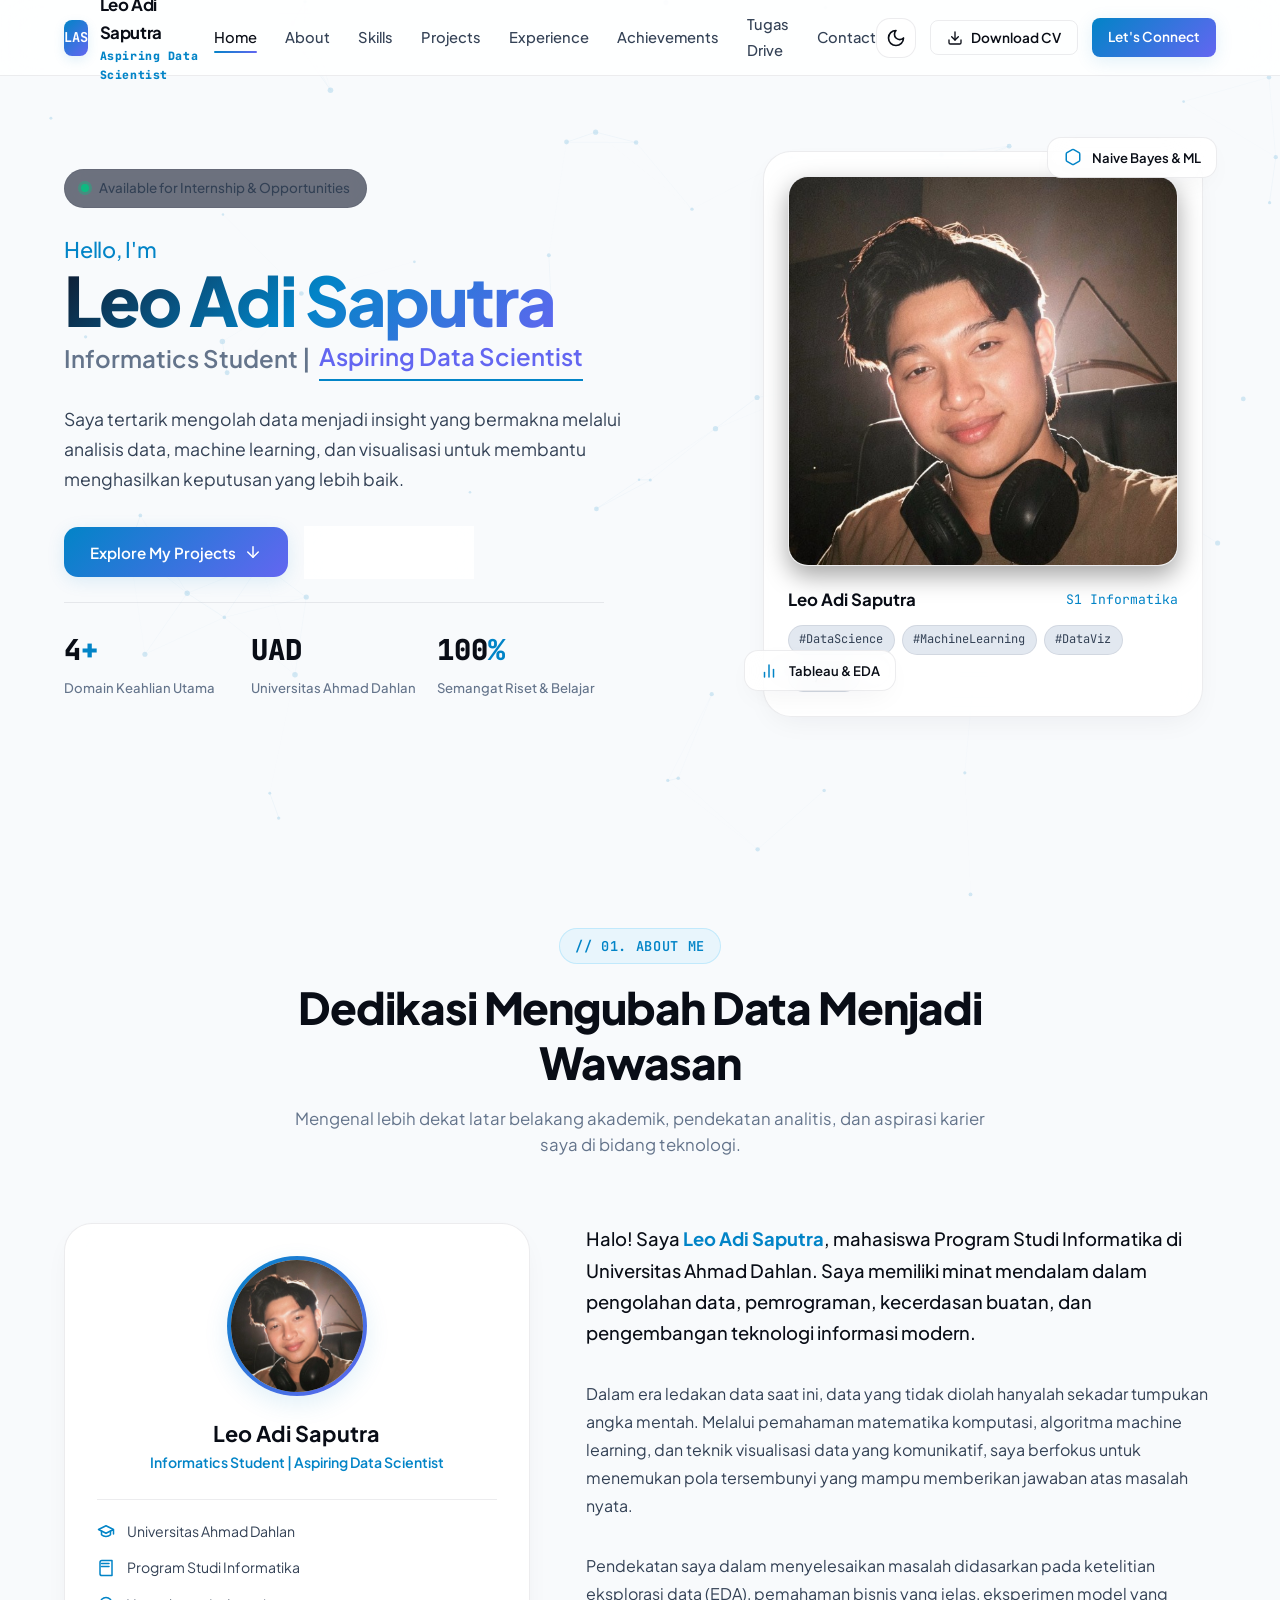
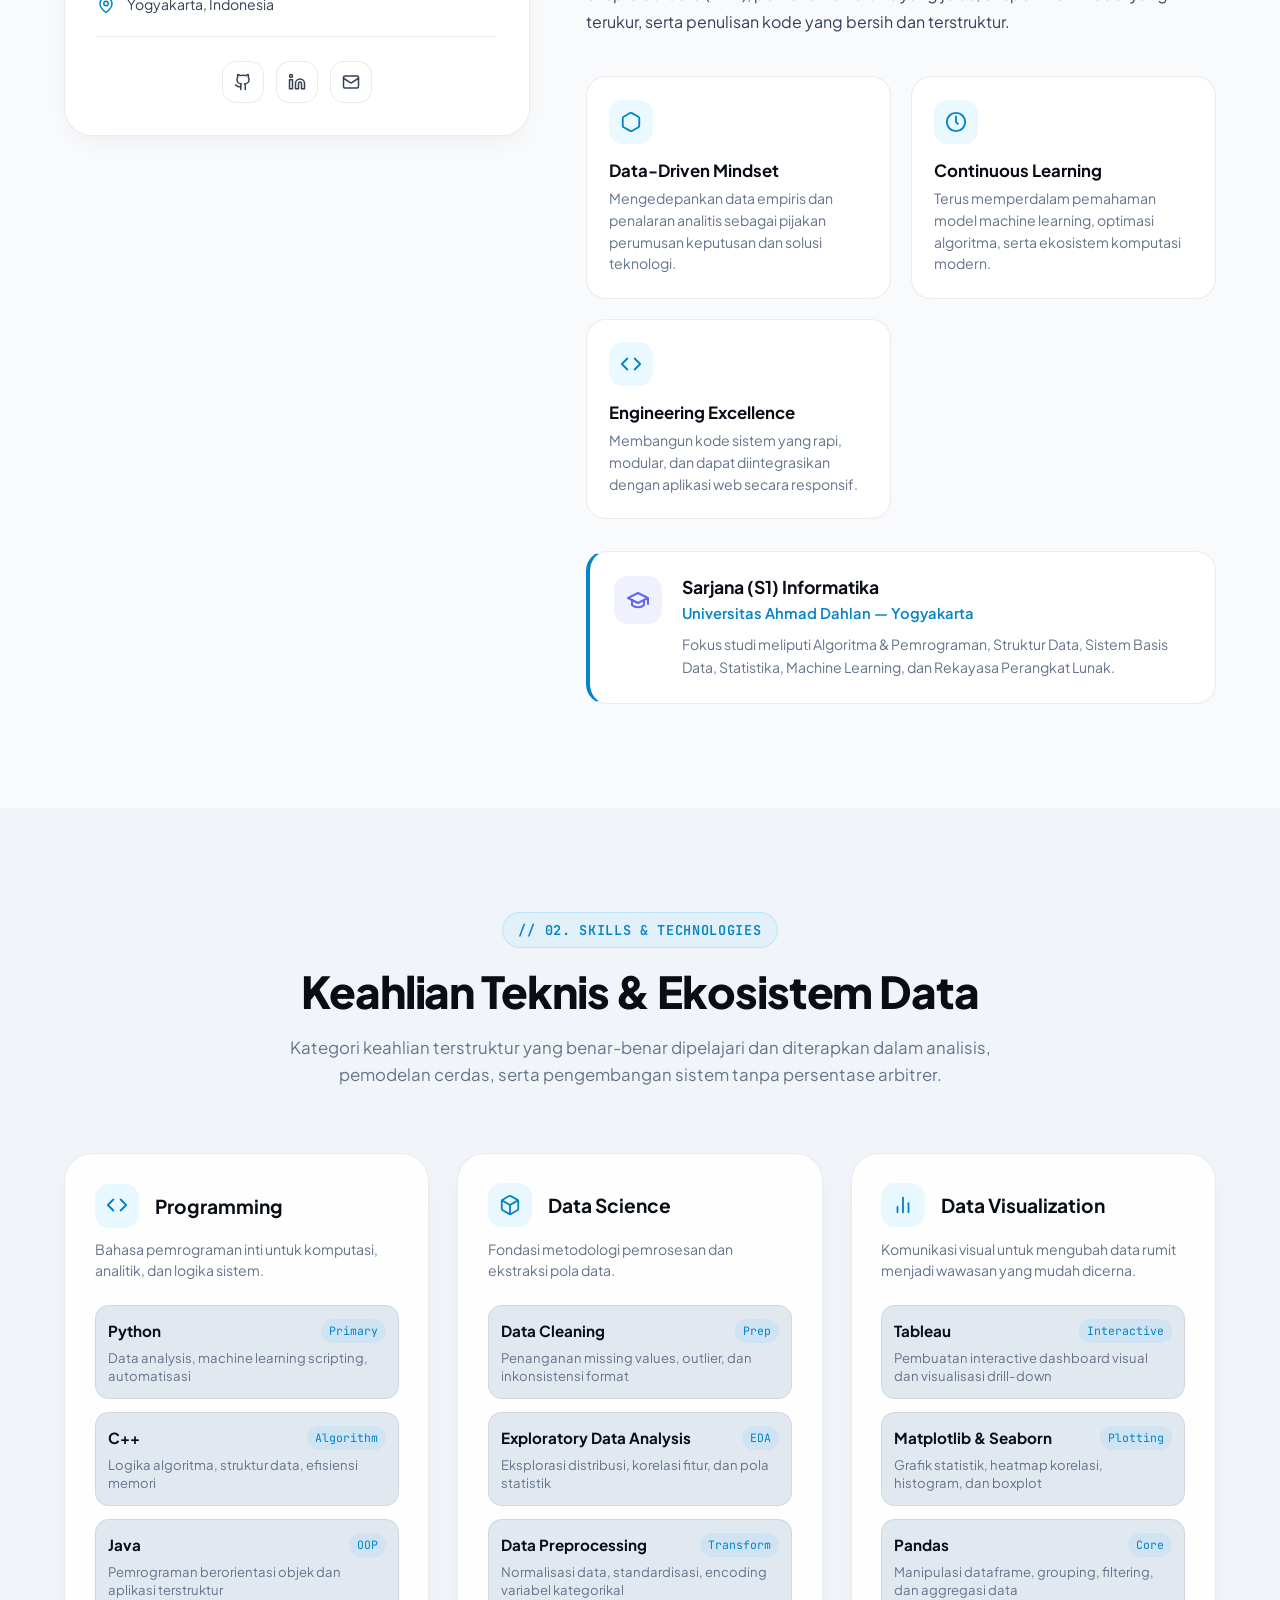
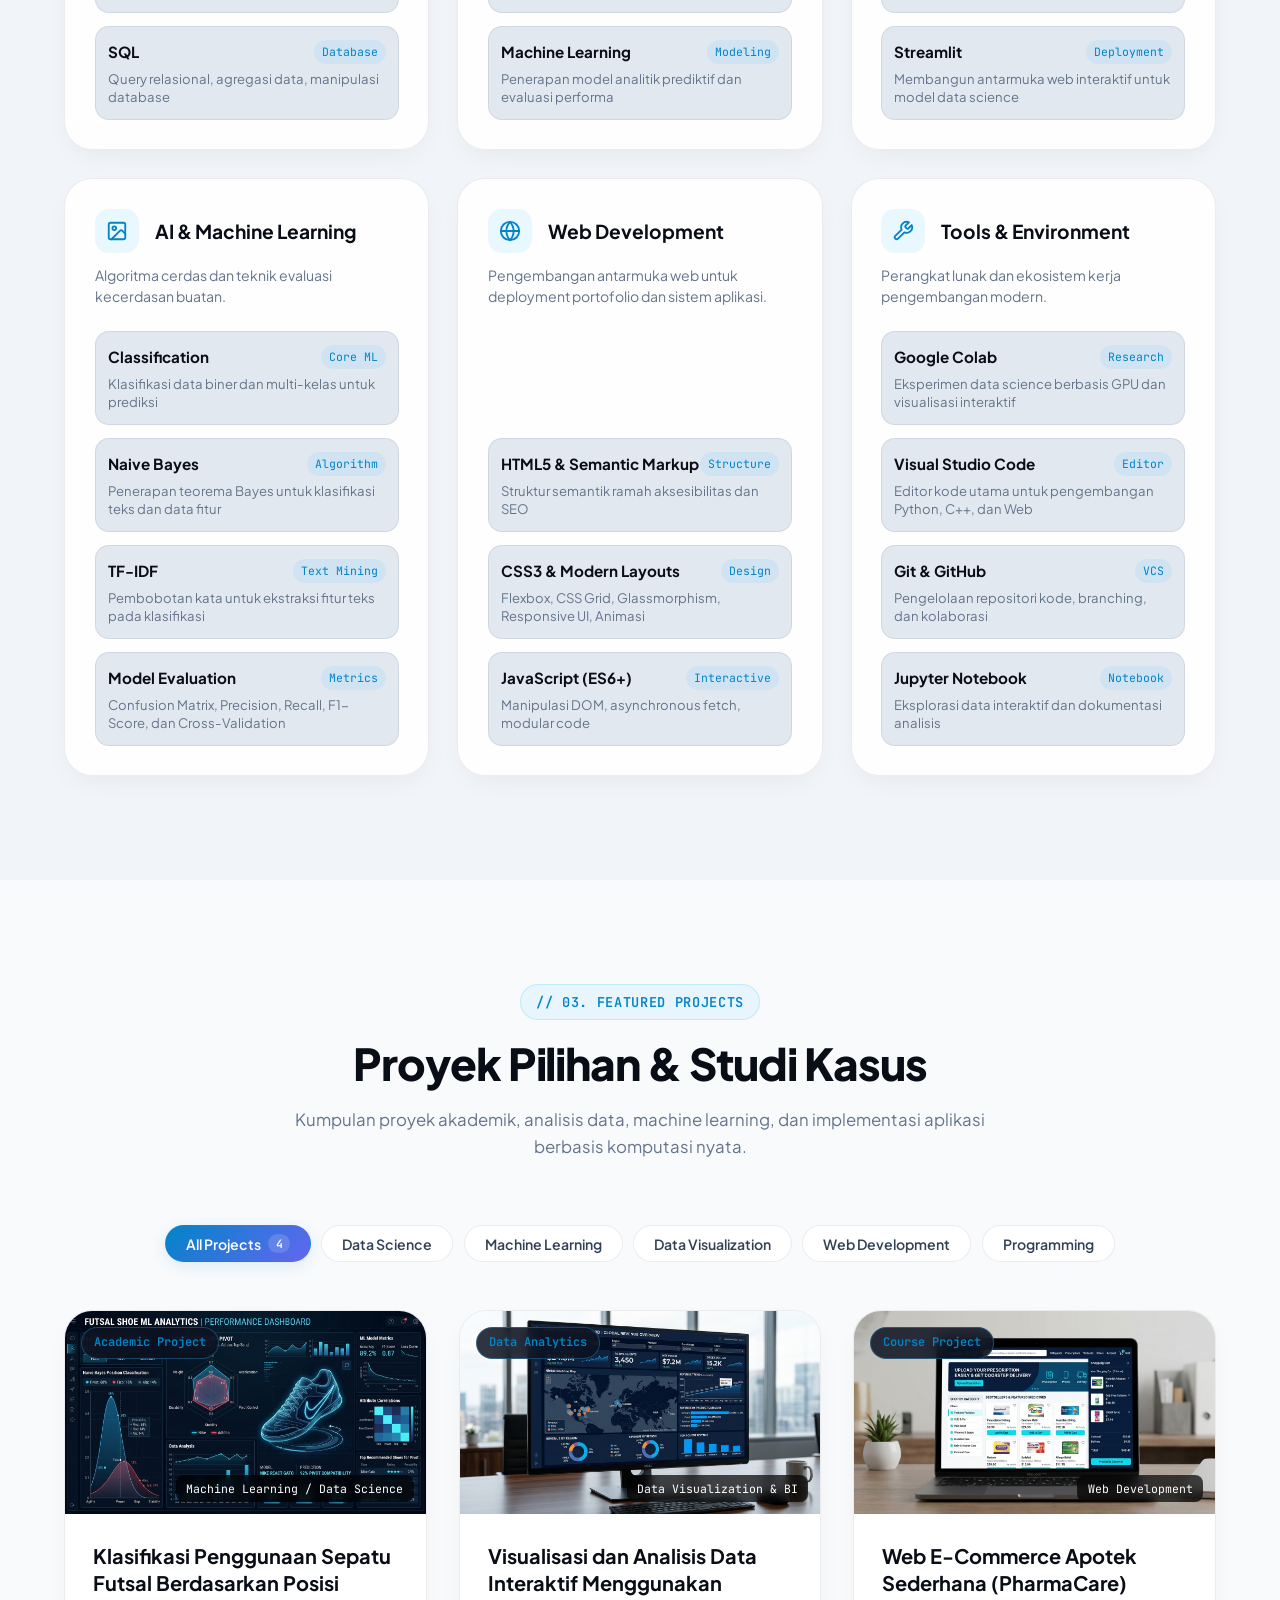
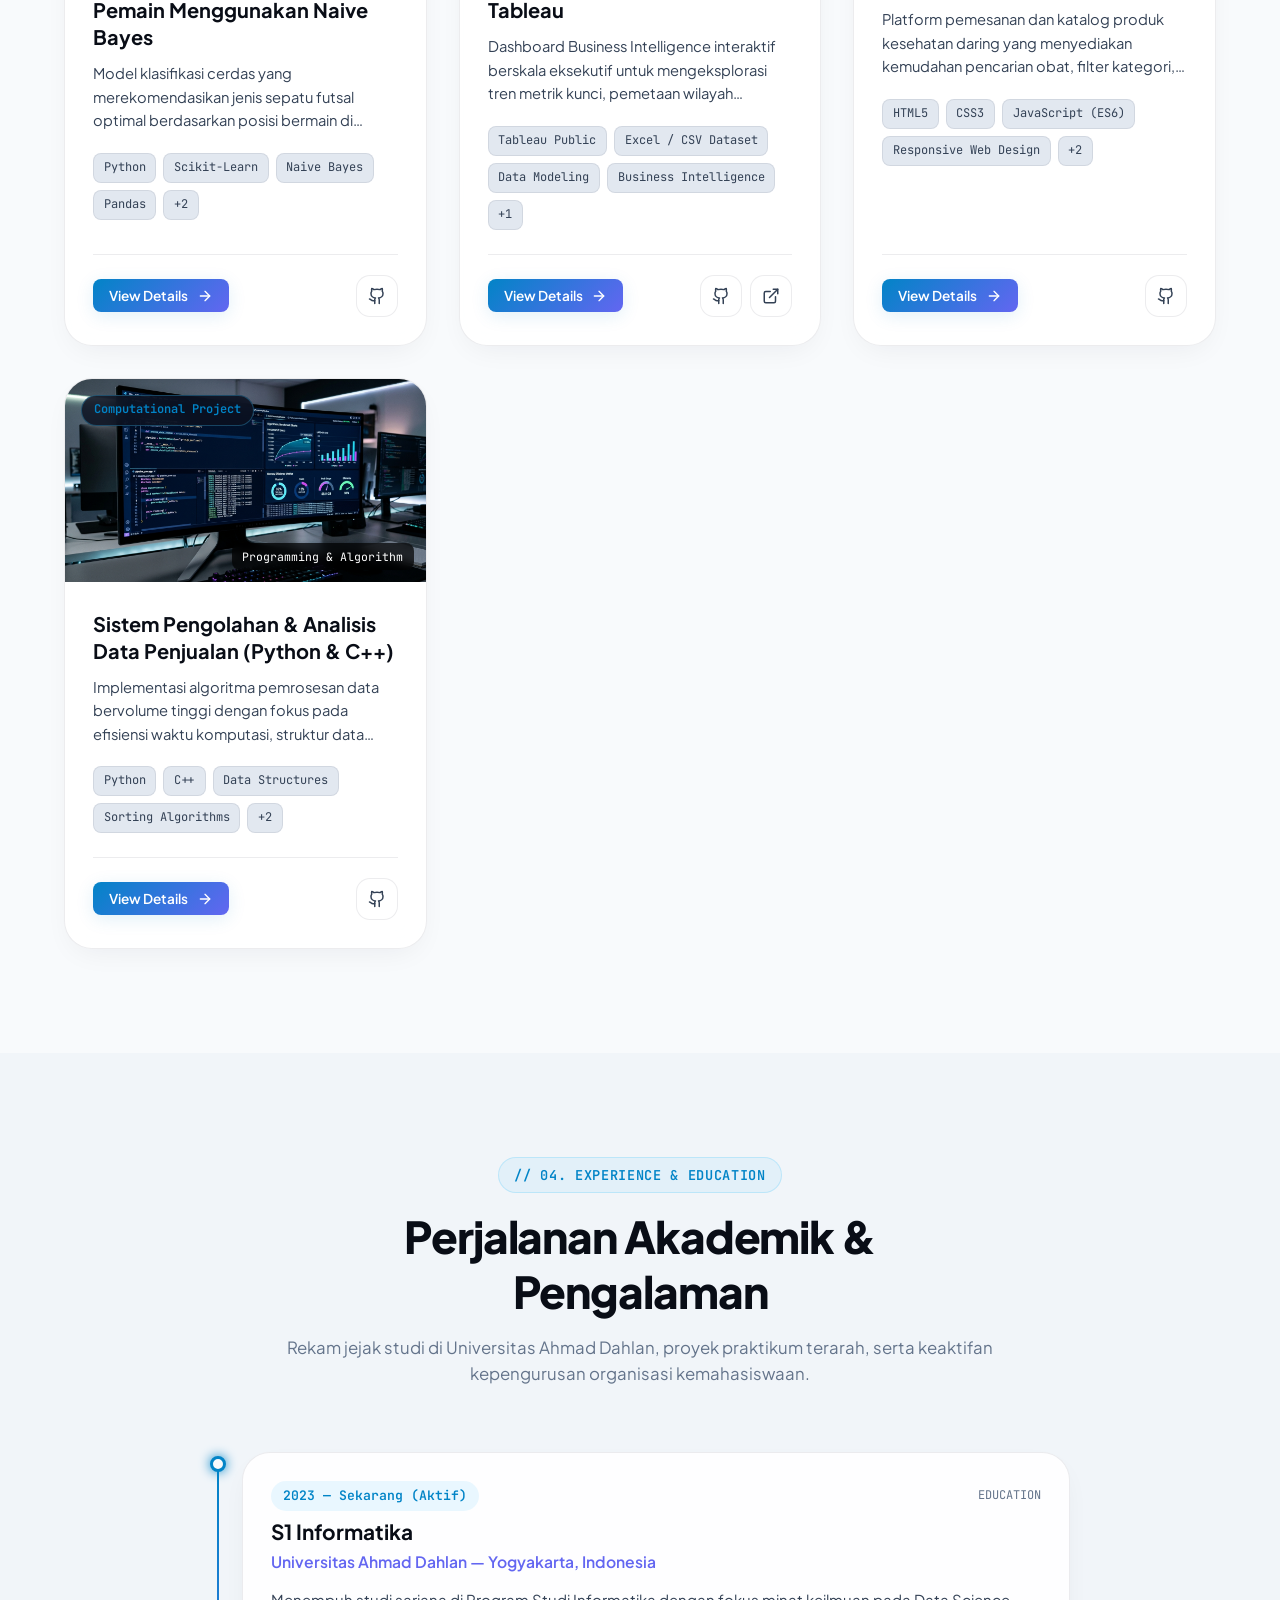
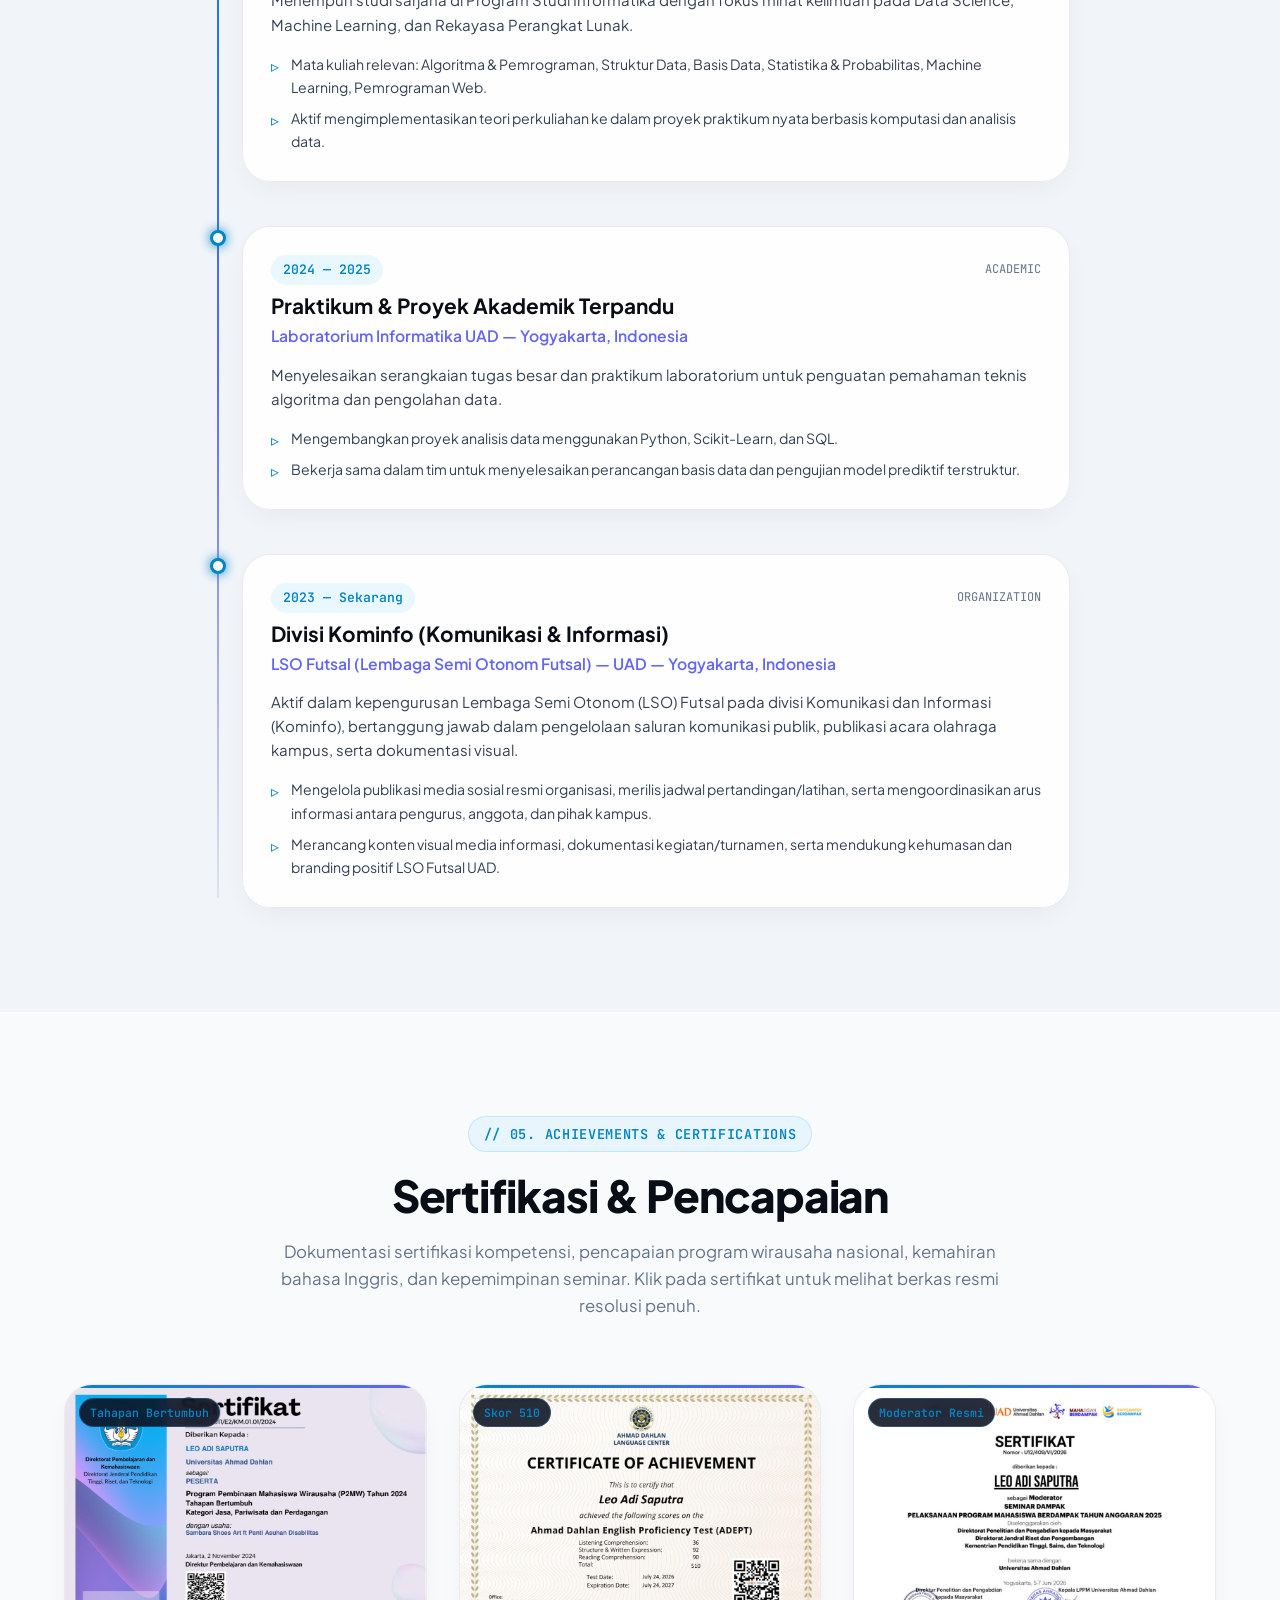
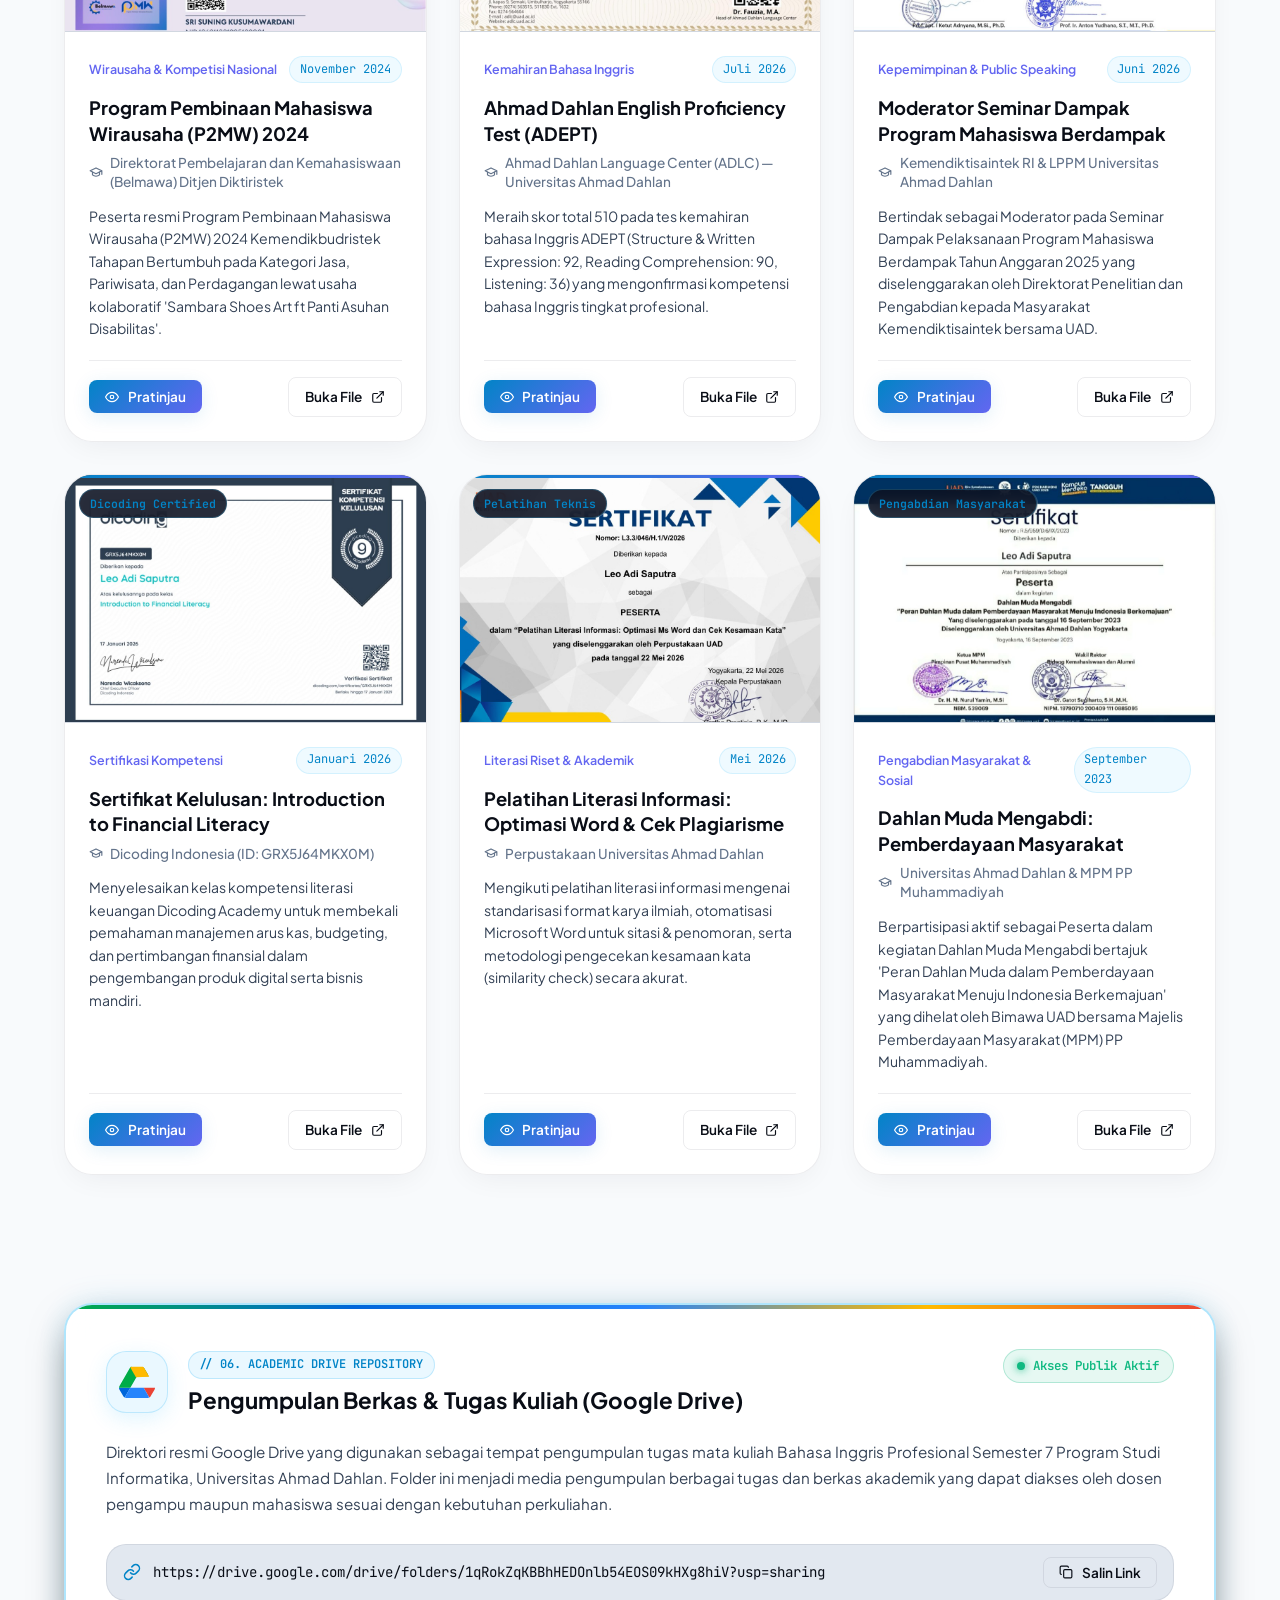
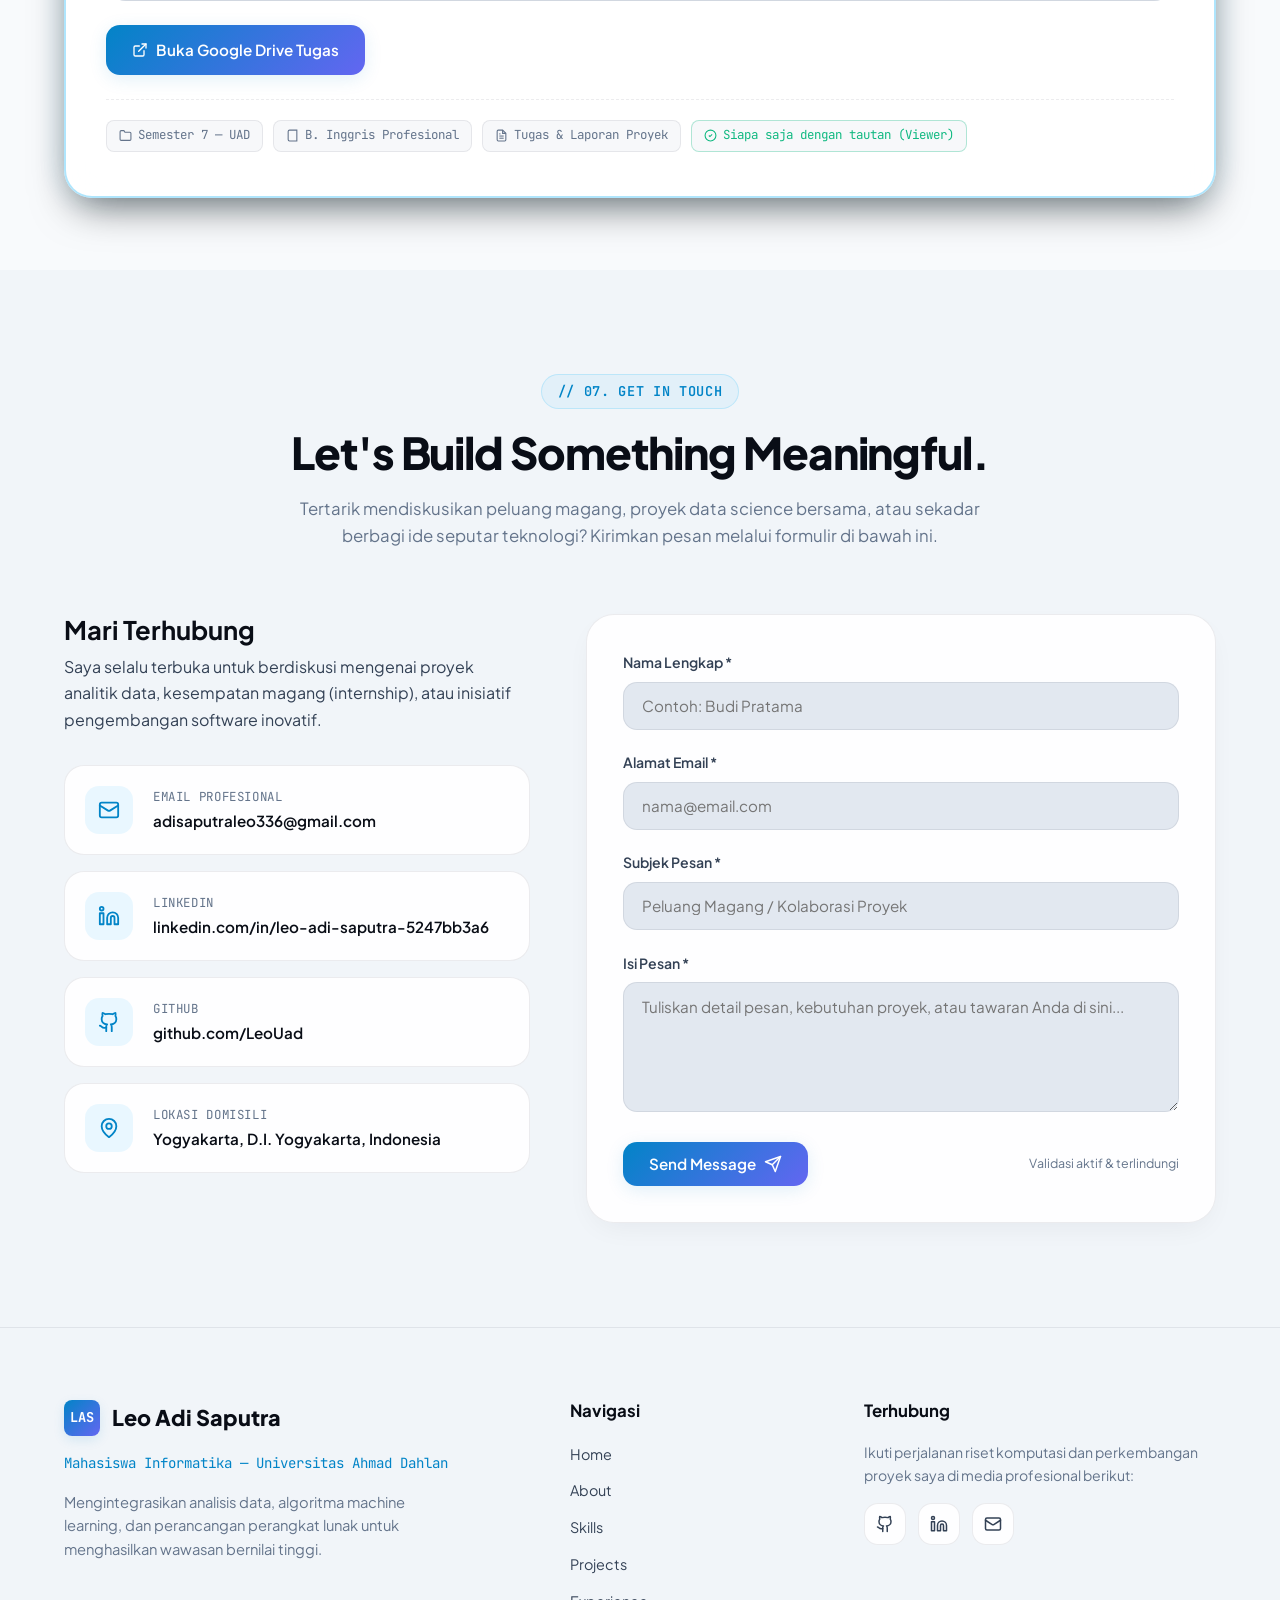
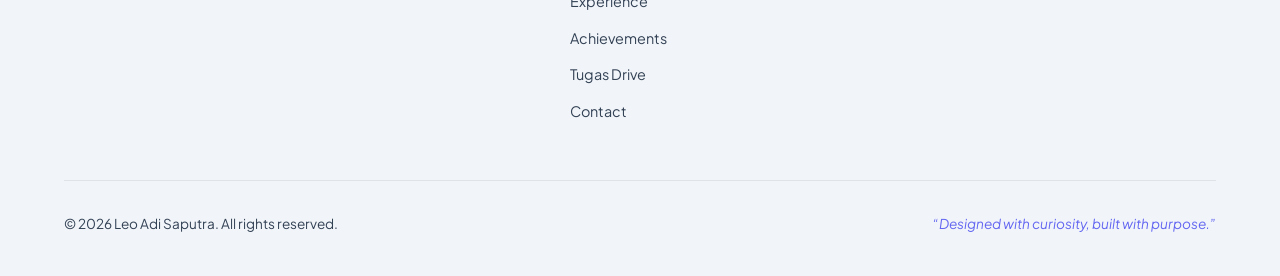
==== commit 6a82d060: "menambahkanbuttonuploadtugas" ====
--- a/index.html
+++ b/index.html
@@ -1,27 +1,34 @@
 <!DOCTYPE html>
 <html lang="id">
+
 <head>
   <meta charset="UTF-8">
   <meta name="viewport" content="width=device-width, initial-scale=1.0">
   <title>Leo Adi Saputra | Informatics Student & Aspiring Data Scientist</title>
-  
+
   <!-- SEO & Open Graph Meta Tags -->
-  <meta name="description" content="Website portofolio profesional Leo Adi Saputra, mahasiswa Program Studi Informatika di Universitas Ahmad Dahlan dengan fokus pada Data Science, Machine Learning, dan Data Visualization.">
-  <meta name="keywords" content="Leo Adi Saputra, Data Scientist, Informatika, Universitas Ahmad Dahlan, Machine Learning, Portfolio, Web Development, UAD">
+  <meta name="description"
+    content="Website portofolio profesional Leo Adi Saputra, mahasiswa Program Studi Informatika di Universitas Ahmad Dahlan dengan fokus pada Data Science, Machine Learning, dan Data Visualization.">
+  <meta name="keywords"
+    content="Leo Adi Saputra, Data Scientist, Informatika, Universitas Ahmad Dahlan, Machine Learning, Portfolio, Web Development, UAD">
   <meta name="author" content="Leo Adi Saputra">
   <meta property="og:title" content="Leo Adi Saputra | Portfolio & Data Science Showcase">
-  <meta property="og:description" content="Portfolio pribadi dan proyek akademik Leo Adi Saputra - Mahasiswa Informatika Universitas Ahmad Dahlan.">
+  <meta property="og:description"
+    content="Portfolio pribadi dan proyek akademik Leo Adi Saputra - Mahasiswa Informatika Universitas Ahmad Dahlan.">
   <meta property="og:type" content="website">
   <meta property="og:image" content="assets/images/avatar.jpg">
 
   <!-- Google Fonts: Plus Jakarta Sans & JetBrains Mono -->
   <link rel="preconnect" href="https://fonts.googleapis.com">
   <link rel="preconnect" href="https://fonts.gstatic.com" crossorigin>
-  <link href="https://fonts.googleapis.com/css2?family=JetBrains+Mono:wght@400;500;600;700&family=Plus+Jakarta+Sans:wght@300;400;500;600;700;800&display=swap" rel="stylesheet">
+  <link
+    href="https://fonts.googleapis.com/css2?family=JetBrains+Mono:wght@400;500;600;700&family=Plus+Jakarta+Sans:wght@300;400;500;600;700;800&display=swap"
+    rel="stylesheet">
 
   <!-- Stylesheet -->
   <link rel="stylesheet" href="css/style.css">
 </head>
+
 <body>
 
   <!-- Dynamic Interactive Particle Canvas -->
@@ -47,12 +54,18 @@
         <li><a href="#projects" class="mobile-nav-link">Projects</a></li>
         <li><a href="#experience" class="mobile-nav-link">Experience</a></li>
         <li><a href="#achievements" class="mobile-nav-link">Achievements</a></li>
+        <li><a href="#assignments" class="mobile-nav-link">Tugas Drive</a></li>
         <li><a href="#contact" class="mobile-nav-link">Contact</a></li>
       </ul>
     </div>
     <div class="mobile-nav-actions">
       <button class="btn btn-outline btn-sm open-cv-modal-btn" style="width: 100%;">
-        <svg xmlns="http://www.w3.org/2000/svg" width="16" height="16" viewBox="0 0 24 24" fill="none" stroke="currentColor" stroke-width="2" stroke-linecap="round" stroke-linejoin="round"><path d="M21 15v4a2 2 0 0 1-2 2H5a2 2 0 0 1-2-2v-4"></path><polyline points="7 10 12 15 17 10"></polyline><line x1="12" y1="15" x2="12" y2="3"></line></svg>
+        <svg xmlns="http://www.w3.org/2000/svg" width="16" height="16" viewBox="0 0 24 24" fill="none"
+          stroke="currentColor" stroke-width="2" stroke-linecap="round" stroke-linejoin="round">
+          <path d="M21 15v4a2 2 0 0 1-2 2H5a2 2 0 0 1-2-2v-4"></path>
+          <polyline points="7 10 12 15 17 10"></polyline>
+          <line x1="12" y1="15" x2="12" y2="3"></line>
+        </svg>
         <span>Download CV</span>
       </button>
       <a href="#contact" class="btn btn-primary btn-sm" style="width: 100%;">
@@ -81,6 +94,7 @@
           <li><a href="#projects" class="nav-link">Projects</a></li>
           <li><a href="#experience" class="nav-link">Experience</a></li>
           <li><a href="#achievements" class="nav-link">Achievements</a></li>
+          <li><a href="#assignments" class="nav-link">Tugas Drive</a></li>
           <li><a href="#contact" class="nav-link">Contact</a></li>
         </ul>
       </nav>
@@ -88,7 +102,8 @@
       <!-- Nav Actions (Theme Toggle, CV Button, CTA, Hamburger) -->
       <div class="nav-actions">
         <button id="themeToggle" class="theme-toggle" aria-label="Ubah Tema Tampilan" title="Beralih Mode Tampilan">
-          <svg xmlns="http://www.w3.org/2000/svg" width="20" height="20" viewBox="0 0 24 24" fill="none" stroke="currentColor" stroke-width="2" stroke-linecap="round" stroke-linejoin="round">
+          <svg xmlns="http://www.w3.org/2000/svg" width="20" height="20" viewBox="0 0 24 24" fill="none"
+            stroke="currentColor" stroke-width="2" stroke-linecap="round" stroke-linejoin="round">
             <circle cx="12" cy="12" r="4"></circle>
             <path d="M12 2v2"></path>
             <path d="M12 20v2"></path>
@@ -102,7 +117,12 @@
         </button>
 
         <button class="btn btn-outline btn-sm open-cv-modal-btn" aria-label="Buka Curriculum Vitae">
-          <svg xmlns="http://www.w3.org/2000/svg" width="16" height="16" viewBox="0 0 24 24" fill="none" stroke="currentColor" stroke-width="2" stroke-linecap="round" stroke-linejoin="round"><path d="M21 15v4a2 2 0 0 1-2 2H5a2 2 0 0 1-2-2v-4"></path><polyline points="7 10 12 15 17 10"></polyline><line x1="12" y1="15" x2="12" y2="3"></line></svg>
+          <svg xmlns="http://www.w3.org/2000/svg" width="16" height="16" viewBox="0 0 24 24" fill="none"
+            stroke="currentColor" stroke-width="2" stroke-linecap="round" stroke-linejoin="round">
+            <path d="M21 15v4a2 2 0 0 1-2 2H5a2 2 0 0 1-2-2v-4"></path>
+            <polyline points="7 10 12 15 17 10"></polyline>
+            <line x1="12" y1="15" x2="12" y2="3"></line>
+          </svg>
           <span>Download CV</span>
         </button>
 
@@ -144,16 +164,24 @@
           </div>
 
           <p class="hero-description">
-            Saya tertarik mengolah data menjadi insight yang bermakna melalui analisis data, machine learning, dan visualisasi untuk membantu menghasilkan keputusan yang lebih baik.
+            Saya tertarik mengolah data menjadi insight yang bermakna melalui analisis data, machine learning, dan
+            visualisasi untuk membantu menghasilkan keputusan yang lebih baik.
           </p>
 
           <div class="hero-ctas">
             <a href="#projects" class="btn btn-primary">
               <span>Explore My Projects</span>
-              <svg xmlns="http://www.w3.org/2000/svg" width="18" height="18" viewBox="0 0 24 24" fill="none" stroke="currentColor" stroke-width="2" stroke-linecap="round" stroke-linejoin="round"><line x1="12" y1="5" x2="12" y2="19"></line><polyline points="19 12 12 19 5 12"></polyline></svg>
+              <svg xmlns="http://www.w3.org/2000/svg" width="18" height="18" viewBox="0 0 24 24" fill="none"
+                stroke="currentColor" stroke-width="2" stroke-linecap="round" stroke-linejoin="round">
+                <line x1="12" y1="5" x2="12" y2="19"></line>
+                <polyline points="19 12 12 19 5 12"></polyline>
+              </svg>
             </a>
             <a href="#contact" class="btn btn-secondary">
-              <svg xmlns="http://www.w3.org/2000/svg" width="18" height="18" viewBox="0 0 24 24" fill="none" stroke="currentColor" stroke-width="2" stroke-linecap="round" stroke-linejoin="round"><path d="M21 15a2 2 0 0 1-2 2H7l-4 4V5a2 2 0 0 1 2-2h14a2 2 0 0 1 2 2z"></path></svg>
+              <svg xmlns="http://www.w3.org/2000/svg" width="18" height="18" viewBox="0 0 24 24" fill="none"
+                stroke="currentColor" stroke-width="2" stroke-linecap="round" stroke-linejoin="round">
+                <path d="M21 15a2 2 0 0 1-2 2H7l-4 4V5a2 2 0 0 1 2-2h14a2 2 0 0 1 2 2z"></path>
+              </svg>
               <span>Get in Touch</span>
             </a>
           </div>
@@ -180,12 +208,22 @@
           <div class="hero-card">
             <!-- Floating Data Badges -->
             <div class="floating-badge floating-badge-1">
-              <svg xmlns="http://www.w3.org/2000/svg" width="18" height="18" viewBox="0 0 24 24" fill="none" stroke="currentColor" stroke-width="2" stroke-linecap="round" stroke-linejoin="round"><path d="M21 16V8a2 2 0 0 0-1-1.73l-7-4a2 2 0 0 0-2 0l-7 4A2 2 0 0 0 3 8v8a2 2 0 0 0 1 1.73l7 4a2 2 0 0 0 2 0l7-4A2 2 0 0 0 21 16z"></path></svg>
+              <svg xmlns="http://www.w3.org/2000/svg" width="18" height="18" viewBox="0 0 24 24" fill="none"
+                stroke="currentColor" stroke-width="2" stroke-linecap="round" stroke-linejoin="round">
+                <path
+                  d="M21 16V8a2 2 0 0 0-1-1.73l-7-4a2 2 0 0 0-2 0l-7 4A2 2 0 0 0 3 8v8a2 2 0 0 0 1 1.73l7 4a2 2 0 0 0 2 0l7-4A2 2 0 0 0 21 16z">
+                </path>
+              </svg>
               <span>Naive Bayes & ML</span>
             </div>
 
             <div class="floating-badge floating-badge-2">
-              <svg xmlns="http://www.w3.org/2000/svg" width="18" height="18" viewBox="0 0 24 24" fill="none" stroke="currentColor" stroke-width="2" stroke-linecap="round" stroke-linejoin="round"><line x1="18" y1="20" x2="18" y2="10"></line><line x1="12" y1="20" x2="12" y2="4"></line><line x1="6" y1="20" x2="6" y2="14"></line></svg>
+              <svg xmlns="http://www.w3.org/2000/svg" width="18" height="18" viewBox="0 0 24 24" fill="none"
+                stroke="currentColor" stroke-width="2" stroke-linecap="round" stroke-linejoin="round">
+                <line x1="18" y1="20" x2="18" y2="10"></line>
+                <line x1="12" y1="20" x2="12" y2="4"></line>
+                <line x1="6" y1="20" x2="6" y2="14"></line>
+              </svg>
               <span>Tableau & EDA</span>
             </div>
 
@@ -219,7 +257,8 @@
           <span class="section-badge">// 01. ABOUT ME</span>
           <h2 class="section-title">Dedikasi Mengubah Data Menjadi Wawasan</h2>
           <p class="section-subtitle">
-            Mengenal lebih dekat latar belakang akademik, pendekatan analitis, dan aspirasi karier saya di bidang teknologi.
+            Mengenal lebih dekat latar belakang akademik, pendekatan analitis, dan aspirasi karier saya di bidang
+            teknologi.
           </p>
         </div>
 
@@ -237,28 +276,58 @@
 
             <div class="profile-meta-list">
               <div class="profile-meta-row">
-                <svg xmlns="http://www.w3.org/2000/svg" width="18" height="18" viewBox="0 0 24 24" fill="none" stroke="currentColor" stroke-width="2" stroke-linecap="round" stroke-linejoin="round"><path d="M22 10v6M2 10l10-5 10 5-10 5z"></path><path d="M6 12v5c3 3 9 3 12 0v-5"></path></svg>
+                <svg xmlns="http://www.w3.org/2000/svg" width="18" height="18" viewBox="0 0 24 24" fill="none"
+                  stroke="currentColor" stroke-width="2" stroke-linecap="round" stroke-linejoin="round">
+                  <path d="M22 10v6M2 10l10-5 10 5-10 5z"></path>
+                  <path d="M6 12v5c3 3 9 3 12 0v-5"></path>
+                </svg>
                 <span>Universitas Ahmad Dahlan</span>
               </div>
               <div class="profile-meta-row">
-                <svg xmlns="http://www.w3.org/2000/svg" width="18" height="18" viewBox="0 0 24 24" fill="none" stroke="currentColor" stroke-width="2" stroke-linecap="round" stroke-linejoin="round"><path d="M4 19.5v-15A2.5 2.5 0 0 1 6.5 2H20v20H6.5a2.5 2.5 0 0 1-2.5-2.5Z"></path><path d="M6 6h10"></path><path d="M6 10h10"></path></svg>
+                <svg xmlns="http://www.w3.org/2000/svg" width="18" height="18" viewBox="0 0 24 24" fill="none"
+                  stroke="currentColor" stroke-width="2" stroke-linecap="round" stroke-linejoin="round">
+                  <path d="M4 19.5v-15A2.5 2.5 0 0 1 6.5 2H20v20H6.5a2.5 2.5 0 0 1-2.5-2.5Z"></path>
+                  <path d="M6 6h10"></path>
+                  <path d="M6 10h10"></path>
+                </svg>
                 <span>Program Studi Informatika</span>
               </div>
               <div class="profile-meta-row">
-                <svg xmlns="http://www.w3.org/2000/svg" width="18" height="18" viewBox="0 0 24 24" fill="none" stroke="currentColor" stroke-width="2" stroke-linecap="round" stroke-linejoin="round"><path d="M20 10c0 6-8 12-8 12s-8-6-8-12a8 8 0 0 1 16 0Z"></path><circle cx="12" cy="10" r="3"></circle></svg>
+                <svg xmlns="http://www.w3.org/2000/svg" width="18" height="18" viewBox="0 0 24 24" fill="none"
+                  stroke="currentColor" stroke-width="2" stroke-linecap="round" stroke-linejoin="round">
+                  <path d="M20 10c0 6-8 12-8 12s-8-6-8-12a8 8 0 0 1 16 0Z"></path>
+                  <circle cx="12" cy="10" r="3"></circle>
+                </svg>
                 <span>Yogyakarta, Indonesia</span>
               </div>
             </div>
 
             <div class="profile-socials">
-              <a href="https://github.com/LeoUad" target="_blank" rel="noopener noreferrer" class="btn-icon" title="GitHub Profile">
-                <svg xmlns="http://www.w3.org/2000/svg" width="18" height="18" viewBox="0 0 24 24" fill="none" stroke="currentColor" stroke-width="2" stroke-linecap="round" stroke-linejoin="round"><path d="M15 22v-4a4.8 4.8 0 0 0-1-3.5c3 0 6-2 6-5.5.08-1.25-.27-2.48-1-3.5.28-1.15.28-2.35 0-3.5 0 0-1 0-3 1.5-2.64-.5-5.36-.5-8 0C6 2 5 2 5 2c-.3 1.15-.3 2.35 0 3.5A5.403 5.403 0 0 0 4 9c0 3.5 3 5.5 6 5.5-.39.49-.68 1.05-.85 1.65-.17.6-.22 1.23-.15 1.85v4"></path><path d="M9 18c-4.51 2-5-2-7-2"></path></svg>
+              <a href="https://github.com/LeoUad" target="_blank" rel="noopener noreferrer" class="btn-icon"
+                title="GitHub Profile">
+                <svg xmlns="http://www.w3.org/2000/svg" width="18" height="18" viewBox="0 0 24 24" fill="none"
+                  stroke="currentColor" stroke-width="2" stroke-linecap="round" stroke-linejoin="round">
+                  <path
+                    d="M15 22v-4a4.8 4.8 0 0 0-1-3.5c3 0 6-2 6-5.5.08-1.25-.27-2.48-1-3.5.28-1.15.28-2.35 0-3.5 0 0-1 0-3 1.5-2.64-.5-5.36-.5-8 0C6 2 5 2 5 2c-.3 1.15-.3 2.35 0 3.5A5.403 5.403 0 0 0 4 9c0 3.5 3 5.5 6 5.5-.39.49-.68 1.05-.85 1.65-.17.6-.22 1.23-.15 1.85v4">
+                  </path>
+                  <path d="M9 18c-4.51 2-5-2-7-2"></path>
+                </svg>
               </a>
-              <a href="https://www.linkedin.com/in/leo-adi-saputra-5247bb3a6/" target="_blank" rel="noopener noreferrer" class="btn-icon" title="LinkedIn Profile">
-                <svg xmlns="http://www.w3.org/2000/svg" width="18" height="18" viewBox="0 0 24 24" fill="none" stroke="currentColor" stroke-width="2" stroke-linecap="round" stroke-linejoin="round"><path d="M16 8a6 6 0 0 1 6 6v7h-4v-7a2 2 0 0 0-2-2 2 2 0 0 0-2 2v7h-4v-7a6 6 0 0 1 6-6z"></path><rect width="4" height="12" x="2" y="9"></rect><circle cx="4" cy="4" r="2"></circle></svg>
+              <a href="https://www.linkedin.com/in/leo-adi-saputra-5247bb3a6/" target="_blank" rel="noopener noreferrer"
+                class="btn-icon" title="LinkedIn Profile">
+                <svg xmlns="http://www.w3.org/2000/svg" width="18" height="18" viewBox="0 0 24 24" fill="none"
+                  stroke="currentColor" stroke-width="2" stroke-linecap="round" stroke-linejoin="round">
+                  <path d="M16 8a6 6 0 0 1 6 6v7h-4v-7a2 2 0 0 0-2-2 2 2 0 0 0-2 2v7h-4v-7a6 6 0 0 1 6-6z"></path>
+                  <rect width="4" height="12" x="2" y="9"></rect>
+                  <circle cx="4" cy="4" r="2"></circle>
+                </svg>
               </a>
               <a href="mailto:adisaputraleo336@gmail.com" class="btn-icon" title="Kirim Email">
-                <svg xmlns="http://www.w3.org/2000/svg" width="18" height="18" viewBox="0 0 24 24" fill="none" stroke="currentColor" stroke-width="2" stroke-linecap="round" stroke-linejoin="round"><rect width="20" height="16" x="2" y="4" rx="2"></rect><path d="m22 7-8.97 5.7a1.94 1.94 0 0 1-2.06 0L2 7"></path></svg>
+                <svg xmlns="http://www.w3.org/2000/svg" width="18" height="18" viewBox="0 0 24 24" fill="none"
+                  stroke="currentColor" stroke-width="2" stroke-linecap="round" stroke-linejoin="round">
+                  <rect width="20" height="16" x="2" y="4" rx="2"></rect>
+                  <path d="m22 7-8.97 5.7a1.94 1.94 0 0 1-2.06 0L2 7"></path>
+                </svg>
               </a>
             </div>
           </div>
@@ -266,53 +335,79 @@
           <!-- Narrative Story & Pillars -->
           <div class="about-narrative fade-in-up">
             <p class="story-lead">
-              Halo! Saya <strong style="color: var(--accent-primary);">Leo Adi Saputra</strong>, mahasiswa Program Studi Informatika di Universitas Ahmad Dahlan. Saya memiliki minat mendalam dalam pengolahan data, pemrograman, kecerdasan buatan, dan pengembangan teknologi informasi modern.
+              Halo! Saya <strong style="color: var(--accent-primary);">Leo Adi Saputra</strong>, mahasiswa Program Studi
+              Informatika di Universitas Ahmad Dahlan. Saya memiliki minat mendalam dalam pengolahan data, pemrograman,
+              kecerdasan buatan, dan pengembangan teknologi informasi modern.
             </p>
 
             <p class="story-body">
-              Dalam era ledakan data saat ini, data yang tidak diolah hanyalah sekadar tumpukan angka mentah. Melalui pemahaman matematika komputasi, algoritma machine learning, dan teknik visualisasi data yang komunikatif, saya berfokus untuk menemukan pola tersembunyi yang mampu memberikan jawaban atas masalah nyata.
+              Dalam era ledakan data saat ini, data yang tidak diolah hanyalah sekadar tumpukan angka mentah. Melalui
+              pemahaman matematika komputasi, algoritma machine learning, dan teknik visualisasi data yang komunikatif,
+              saya berfokus untuk menemukan pola tersembunyi yang mampu memberikan jawaban atas masalah nyata.
             </p>
 
             <p class="story-body">
-              Pendekatan saya dalam menyelesaikan masalah didasarkan pada ketelitian eksplorasi data (EDA), pemahaman bisnis yang jelas, eksperimen model yang terukur, serta penulisan kode yang bersih dan terstruktur.
+              Pendekatan saya dalam menyelesaikan masalah didasarkan pada ketelitian eksplorasi data (EDA), pemahaman
+              bisnis yang jelas, eksperimen model yang terukur, serta penulisan kode yang bersih dan terstruktur.
             </p>
 
             <!-- 3 Core Pillars -->
             <div class="philosophy-grid">
               <div class="philosophy-card">
                 <div class="philosophy-icon">
-                  <svg xmlns="http://www.w3.org/2000/svg" width="22" height="22" viewBox="0 0 24 24" fill="none" stroke="currentColor" stroke-width="2" stroke-linecap="round" stroke-linejoin="round"><path d="M21 16V8a2 2 0 0 0-1-1.73l-7-4a2 2 0 0 0-2 0l-7 4A2 2 0 0 0 3 8v8a2 2 0 0 0 1 1.73l7 4a2 2 0 0 0 2 0l7-4A2 2 0 0 0 21 16z"></path></svg>
+                  <svg xmlns="http://www.w3.org/2000/svg" width="22" height="22" viewBox="0 0 24 24" fill="none"
+                    stroke="currentColor" stroke-width="2" stroke-linecap="round" stroke-linejoin="round">
+                    <path
+                      d="M21 16V8a2 2 0 0 0-1-1.73l-7-4a2 2 0 0 0-2 0l-7 4A2 2 0 0 0 3 8v8a2 2 0 0 0 1 1.73l7 4a2 2 0 0 0 2 0l7-4A2 2 0 0 0 21 16z">
+                    </path>
+                  </svg>
                 </div>
                 <h4>Data-Driven Mindset</h4>
-                <p>Mengedepankan data empiris dan penalaran analitis sebagai pijakan perumusan keputusan dan solusi teknologi.</p>
+                <p>Mengedepankan data empiris dan penalaran analitis sebagai pijakan perumusan keputusan dan solusi
+                  teknologi.</p>
               </div>
 
               <div class="philosophy-card">
                 <div class="philosophy-icon">
-                  <svg xmlns="http://www.w3.org/2000/svg" width="22" height="22" viewBox="0 0 24 24" fill="none" stroke="currentColor" stroke-width="2" stroke-linecap="round" stroke-linejoin="round"><circle cx="12" cy="12" r="10"></circle><polyline points="12 6 12 12 14 14"></polyline></svg>
+                  <svg xmlns="http://www.w3.org/2000/svg" width="22" height="22" viewBox="0 0 24 24" fill="none"
+                    stroke="currentColor" stroke-width="2" stroke-linecap="round" stroke-linejoin="round">
+                    <circle cx="12" cy="12" r="10"></circle>
+                    <polyline points="12 6 12 12 14 14"></polyline>
+                  </svg>
                 </div>
                 <h4>Continuous Learning</h4>
-                <p>Terus memperdalam pemahaman model machine learning, optimasi algoritma, serta ekosistem komputasi modern.</p>
+                <p>Terus memperdalam pemahaman model machine learning, optimasi algoritma, serta ekosistem komputasi
+                  modern.</p>
               </div>
 
               <div class="philosophy-card">
                 <div class="philosophy-icon">
-                  <svg xmlns="http://www.w3.org/2000/svg" width="22" height="22" viewBox="0 0 24 24" fill="none" stroke="currentColor" stroke-width="2" stroke-linecap="round" stroke-linejoin="round"><polyline points="16 18 22 12 16 6"></polyline><polyline points="8 6 2 12 8 18"></polyline></svg>
+                  <svg xmlns="http://www.w3.org/2000/svg" width="22" height="22" viewBox="0 0 24 24" fill="none"
+                    stroke="currentColor" stroke-width="2" stroke-linecap="round" stroke-linejoin="round">
+                    <polyline points="16 18 22 12 16 6"></polyline>
+                    <polyline points="8 6 2 12 8 18"></polyline>
+                  </svg>
                 </div>
                 <h4>Engineering Excellence</h4>
-                <p>Membangun kode sistem yang rapi, modular, dan dapat diintegrasikan dengan aplikasi web secara responsif.</p>
+                <p>Membangun kode sistem yang rapi, modular, dan dapat diintegrasikan dengan aplikasi web secara
+                  responsif.</p>
               </div>
             </div>
 
             <!-- Education Box -->
             <div class="education-box">
               <div class="education-box-icon">
-                <svg xmlns="http://www.w3.org/2000/svg" width="24" height="24" viewBox="0 0 24 24" fill="none" stroke="currentColor" stroke-width="2" stroke-linecap="round" stroke-linejoin="round"><path d="M22 10v6M2 10l10-5 10 5-10 5z"></path><path d="M6 12v5c3 3 9 3 12 0v-5"></path></svg>
+                <svg xmlns="http://www.w3.org/2000/svg" width="24" height="24" viewBox="0 0 24 24" fill="none"
+                  stroke="currentColor" stroke-width="2" stroke-linecap="round" stroke-linejoin="round">
+                  <path d="M22 10v6M2 10l10-5 10 5-10 5z"></path>
+                  <path d="M6 12v5c3 3 9 3 12 0v-5"></path>
+                </svg>
               </div>
               <div class="education-box-content">
                 <h4>Sarjana (S1) Informatika</h4>
                 <p class="inst">Universitas Ahmad Dahlan — Yogyakarta</p>
-                <p>Fokus studi meliputi Algoritma & Pemrograman, Struktur Data, Sistem Basis Data, Statistika, Machine Learning, dan Rekayasa Perangkat Lunak.</p>
+                <p>Fokus studi meliputi Algoritma & Pemrograman, Struktur Data, Sistem Basis Data, Statistika, Machine
+                  Learning, dan Rekayasa Perangkat Lunak.</p>
               </div>
             </div>
           </div>
@@ -329,7 +424,8 @@
           <span class="section-badge">// 02. SKILLS & TECHNOLOGIES</span>
           <h2 class="section-title">Keahlian Teknis & Ekosistem Data</h2>
           <p class="section-subtitle">
-            Kategori keahlian terstruktur yang benar-benar dipelajari dan diterapkan dalam analisis, pemodelan cerdas, serta pengembangan sistem tanpa persentase arbitrer.
+            Kategori keahlian terstruktur yang benar-benar dipelajari dan diterapkan dalam analisis, pemodelan cerdas,
+            serta pengembangan sistem tanpa persentase arbitrer.
           </p>
         </div>
 
@@ -347,7 +443,8 @@
           <span class="section-badge">// 03. FEATURED PROJECTS</span>
           <h2 class="section-title">Proyek Pilihan & Studi Kasus</h2>
           <p class="section-subtitle">
-            Kumpulan proyek akademik, analisis data, machine learning, dan implementasi aplikasi berbasis komputasi nyata.
+            Kumpulan proyek akademik, analisis data, machine learning, dan implementasi aplikasi berbasis komputasi
+            nyata.
           </p>
         </div>
 
@@ -388,7 +485,8 @@
           <span class="section-badge">// 04. EXPERIENCE & EDUCATION</span>
           <h2 class="section-title">Perjalanan Akademik & Pengalaman</h2>
           <p class="section-subtitle">
-            Rekam jejak studi di Universitas Ahmad Dahlan, proyek praktikum terarah, serta keaktifan kepengurusan organisasi kemahasiswaan.
+            Rekam jejak studi di Universitas Ahmad Dahlan, proyek praktikum terarah, serta keaktifan kepengurusan
+            organisasi kemahasiswaan.
           </p>
         </div>
 
@@ -406,12 +504,138 @@
           <span class="section-badge">// 05. ACHIEVEMENTS & CERTIFICATIONS</span>
           <h2 class="section-title">Sertifikasi & Pencapaian</h2>
           <p class="section-subtitle">
-            Dokumentasi sertifikasi kompetensi, pencapaian program wirausaha nasional, kemahiran bahasa Inggris, dan kepemimpinan seminar. Klik pada sertifikat untuk melihat berkas resmi resolusi penuh.
+            Dokumentasi sertifikasi kompetensi, pencapaian program wirausaha nasional, kemahiran bahasa Inggris, dan
+            kepemimpinan seminar. Klik pada sertifikat untuk melihat berkas resmi resolusi penuh.
           </p>
         </div>
 
         <!-- Populated via JS renderAchievements() -->
         <div id="achievementsGrid" class="achievements-grid"></div>
+      </div>
+    </section>
+
+    <!-- ==========================================================================
+         ACADEMIC DRIVE & ASSIGNMENTS REPOSITORY SECTION
+         ========================================================================== -->
+    <section id="assignments" class="section academic-drive-section">
+      <div class="container">
+        <div class="academic-drive-card fade-in-up">
+          <div class="academic-drive-header">
+            <div class="academic-drive-brand">
+              <div class="academic-drive-icon-box" title="Google Drive Cloud Repository">
+                <!-- Google Drive Vector Icon -->
+                <svg xmlns="http://www.w3.org/2000/svg" width="36" height="36" viewBox="0 0 87.3 78" fill="none">
+                  <path d="m6.6 66.85 3.85 6.65c.8 1.4 1.95 2.5 3.3 3.3l13.75-23.8H0c0 1.55.4 3.1 1.2 4.5z"
+                    fill="#0066da" />
+                  <path d="M43.65 25 29.9 1.2c-1.35.8-2.5 1.9-3.3 3.3l-25.4 44A8.9 8.9 0 0 0 0 53h27.5z"
+                    fill="#00ac47" />
+                  <path
+                    d="M73.55 76.8c1.35-.8 2.5-1.9 3.3-3.3l1.6-2.75 7.65-13.25c.8-1.4 1.2-2.95 1.2-4.5H59.8l5.85 10.1z"
+                    fill="#ea4335" />
+                  <path d="M43.65 25h27.45c0-1.55-.4-3.1-1.2-4.5l-7.65-13.25c-.8-1.4-1.95-2.5-3.3-3.3z"
+                    fill="#00832d" />
+                  <path d="M59.8 53H27.5L13.75 76.8c1.35.8 2.9 1.2 4.5 1.2h50.8c1.6 0 3.15-.45 4.5-1.2z"
+                    fill="#2684fc" />
+                  <path d="M73.4 26.5 60.1 3.45c-1.35-.8-2.9-1.2-4.5-1.2H31.7c-1.6 0-3.15.45-4.5 1.2l13.75 23.8z"
+                    fill="#ffba00" />
+                </svg>
+              </div>
+              <div>
+                <span class="academic-drive-badge">// 06. ACADEMIC DRIVE REPOSITORY</span>
+                <h3 class="academic-drive-title">Pengumpulan Berkas & Tugas Kuliah (Google Drive)</h3>
+              </div>
+            </div>
+            <div class="academic-drive-status">
+              <span class="status-indicator-live"
+                title="Folder dapat diakses publik oleh siapa saja yang memiliki link">
+                <span class="status-dot"></span>
+                <span>Akses Publik Aktif</span>
+              </span>
+            </div>
+          </div>
+
+          <p class="academic-drive-desc">
+            Direktori resmi Google Drive yang digunakan sebagai tempat pengumpulan tugas mata kuliah Bahasa Inggris
+            Profesional Semester 7 Program Studi Informatika, Universitas Ahmad Dahlan. Folder ini menjadi media
+            pengumpulan berbagai tugas dan berkas akademik yang dapat diakses oleh dosen pengampu maupun mahasiswa
+            sesuai dengan kebutuhan perkuliahan.
+          </p>
+
+          <!-- Interactive URL Container -->
+          <div class="academic-drive-url-box">
+            <div class="academic-drive-url-icon" title="Tautan Google Drive">
+              <svg xmlns="http://www.w3.org/2000/svg" width="18" height="18" viewBox="0 0 24 24" fill="none"
+                stroke="currentColor" stroke-width="2" stroke-linecap="round" stroke-linejoin="round">
+                <path d="M10 13a5 5 0 0 0 7.54.54l3-3a5 5 0 0 0-7.07-7.07l-1.72 1.71"></path>
+                <path d="M14 11a5 5 0 0 0-7.54-.54l-3 3a5 5 0 0 0 7.07 7.07l1.71-1.71"></path>
+              </svg>
+            </div>
+            <input type="text" id="academicDriveUrlInput" class="academic-drive-url-input"
+              value="https://drive.google.com/drive/folders/1qRokZqKBBhHEDOnlb54EOS09kHXg8hiV?usp=sharing" readonly
+              aria-label="Tautan Google Drive Tugas Kuliah">
+            <button id="copyDriveLinkBtn" class="btn btn-outline btn-sm"
+              style="padding: 0.4rem 0.95rem; flex-shrink: 0;" title="Salin Tautan ke Clipboard">
+              <svg xmlns="http://www.w3.org/2000/svg" width="14" height="14" viewBox="0 0 24 24" fill="none"
+                stroke="currentColor" stroke-width="2" stroke-linecap="round" stroke-linejoin="round">
+                <rect width="14" height="14" x="8" y="8" rx="2" ry="2"></rect>
+                <path d="M4 16c-1.1 0-2-.9-2-2V4c0-1.1.9-2 2-2h10c1.1 0 2 .9 2 2"></path>
+              </svg>
+              <span id="copyDriveBtnText">Salin Link</span>
+            </button>
+          </div>
+
+          <!-- Action Buttons -->
+          <div class="academic-drive-actions">
+            <a id="openDriveBtn"
+              href="https://drive.google.com/drive/folders/1qRokZqKBBhHEDOnlb54EOS09kHXg8hiV?usp=sharing"
+              target="_blank" rel="noopener noreferrer" class="btn btn-primary">
+              <svg xmlns="http://www.w3.org/2000/svg" width="16" height="16" viewBox="0 0 24 24" fill="none"
+                stroke="currentColor" stroke-width="2" stroke-linecap="round" stroke-linejoin="round">
+                <path d="M18 13v6a2 2 0 0 1-2 2H5a2 2 0 0 1-2-2V8a2 2 0 0 1 2-2h6"></path>
+                <polyline points="15 3 21 3 21 9"></polyline>
+                <line x1="10" y1="14" x2="21" y2="3"></line>
+              </svg>
+              <span>Buka Google Drive Tugas</span>
+            </a>
+          </div>
+
+          <!-- Meta tags / badges -->
+          <div class="academic-drive-meta-tags">
+            <span class="academic-tag-pill">
+              <svg xmlns="http://www.w3.org/2000/svg" width="13" height="13" viewBox="0 0 24 24" fill="none"
+                stroke="currentColor" stroke-width="2">
+                <path d="M22 19a2 2 0 0 1-2 2H4a2 2 0 0 1-2-2V5a2 2 0 0 1 2-2h5l2 3h9a2 2 0 0 1 2 2z"></path>
+              </svg>
+              Semester 7 — UAD
+            </span>
+            <span class="academic-tag-pill">
+              <svg xmlns="http://www.w3.org/2000/svg" width="13" height="13" viewBox="0 0 24 24" fill="none"
+                stroke="currentColor" stroke-width="2">
+                <path d="M4 19.5v-15A2.5 2.5 0 0 1 6.5 2H20v20H6.5a2.5 2.5 0 0 1-2.5-2.5Z"></path>
+              </svg>
+              B. Inggris Profesional
+            </span>
+            <span class="academic-tag-pill">
+              <svg xmlns="http://www.w3.org/2000/svg" width="13" height="13" viewBox="0 0 24 24" fill="none"
+                stroke="currentColor" stroke-width="2">
+                <path d="M14 2H6a2 2 0 0 0-2 2v16a2 2 0 0 0 2 2h12a2 2 0 0 0 2-2V8z"></path>
+                <polyline points="14 2 14 8 20 8"></polyline>
+                <line x1="16" y1="13" x2="8" y2="13"></line>
+                <line x1="16" y1="17" x2="8" y2="17"></line>
+                <polyline points="10 9 9 9 8 9"></polyline>
+              </svg>
+              Tugas & Laporan Proyek
+            </span>
+            <span class="academic-tag-pill" style="color: #10b981; border-color: rgba(16, 185, 129, 0.3);">
+              <svg xmlns="http://www.w3.org/2000/svg" width="13" height="13" viewBox="0 0 24 24" fill="none"
+                stroke="currentColor" stroke-width="2">
+                <circle cx="12" cy="12" r="10"></circle>
+                <path d="m9 12 2 2 4-4"></path>
+              </svg>
+              Siapa saja dengan tautan (Viewer)
+            </span>
+          </div>
+        </div>
       </div>
     </section>
 
@@ -421,10 +645,11 @@
     <section id="contact" class="section" style="background: var(--bg-secondary);">
       <div class="container">
         <div class="section-header fade-in-up">
-          <span class="section-badge">// 06. GET IN TOUCH</span>
+          <span class="section-badge">// 07. GET IN TOUCH</span>
           <h2 class="section-title">Let's Build Something Meaningful.</h2>
           <p class="section-subtitle">
-            Tertarik mendiskusikan peluang magang, proyek data science bersama, atau sekadar berbagi ide seputar teknologi? Kirimkan pesan melalui formulir di bawah ini.
+            Tertarik mendiskusikan peluang magang, proyek data science bersama, atau sekadar berbagi ide seputar
+            teknologi? Kirimkan pesan melalui formulir di bawah ini.
           </p>
         </div>
 
@@ -434,14 +659,19 @@
             <div>
               <h3>Mari Terhubung</h3>
               <p>
-                Saya selalu terbuka untuk berdiskusi mengenai proyek analitik data, kesempatan magang (internship), atau inisiatif pengembangan software inovatif.
+                Saya selalu terbuka untuk berdiskusi mengenai proyek analitik data, kesempatan magang (internship), atau
+                inisiatif pengembangan software inovatif.
               </p>
             </div>
 
             <div class="contact-cards-list">
               <a href="mailto:adisaputraleo336@gmail.com" class="contact-info-card">
                 <div class="contact-card-icon">
-                  <svg xmlns="http://www.w3.org/2000/svg" width="22" height="22" viewBox="0 0 24 24" fill="none" stroke="currentColor" stroke-width="2" stroke-linecap="round" stroke-linejoin="round"><rect width="20" height="16" x="2" y="4" rx="2"></rect><path d="m22 7-8.97 5.7a1.94 1.94 0 0 1-2.06 0L2 7"></path></svg>
+                  <svg xmlns="http://www.w3.org/2000/svg" width="22" height="22" viewBox="0 0 24 24" fill="none"
+                    stroke="currentColor" stroke-width="2" stroke-linecap="round" stroke-linejoin="round">
+                    <rect width="20" height="16" x="2" y="4" rx="2"></rect>
+                    <path d="m22 7-8.97 5.7a1.94 1.94 0 0 1-2.06 0L2 7"></path>
+                  </svg>
                 </div>
                 <div class="contact-card-text">
                   <span class="contact-card-label">Email Profesional</span>
@@ -449,9 +679,15 @@
                 </div>
               </a>
 
-              <a href="https://www.linkedin.com/in/leo-adi-saputra-5247bb3a6/" target="_blank" rel="noopener noreferrer" class="contact-info-card">
+              <a href="https://www.linkedin.com/in/leo-adi-saputra-5247bb3a6/" target="_blank" rel="noopener noreferrer"
+                class="contact-info-card">
                 <div class="contact-card-icon">
-                  <svg xmlns="http://www.w3.org/2000/svg" width="22" height="22" viewBox="0 0 24 24" fill="none" stroke="currentColor" stroke-width="2" stroke-linecap="round" stroke-linejoin="round"><path d="M16 8a6 6 0 0 1 6 6v7h-4v-7a2 2 0 0 0-2-2 2 2 0 0 0-2 2v7h-4v-7a6 6 0 0 1 6-6z"></path><rect width="4" height="12" x="2" y="9"></rect><circle cx="4" cy="4" r="2"></circle></svg>
+                  <svg xmlns="http://www.w3.org/2000/svg" width="22" height="22" viewBox="0 0 24 24" fill="none"
+                    stroke="currentColor" stroke-width="2" stroke-linecap="round" stroke-linejoin="round">
+                    <path d="M16 8a6 6 0 0 1 6 6v7h-4v-7a2 2 0 0 0-2-2 2 2 0 0 0-2 2v7h-4v-7a6 6 0 0 1 6-6z"></path>
+                    <rect width="4" height="12" x="2" y="9"></rect>
+                    <circle cx="4" cy="4" r="2"></circle>
+                  </svg>
                 </div>
                 <div class="contact-card-text">
                   <span class="contact-card-label">LinkedIn</span>
@@ -461,7 +697,13 @@
 
               <a href="https://github.com/LeoUad" target="_blank" rel="noopener noreferrer" class="contact-info-card">
                 <div class="contact-card-icon">
-                  <svg xmlns="http://www.w3.org/2000/svg" width="22" height="22" viewBox="0 0 24 24" fill="none" stroke="currentColor" stroke-width="2" stroke-linecap="round" stroke-linejoin="round"><path d="M15 22v-4a4.8 4.8 0 0 0-1-3.5c3 0 6-2 6-5.5.08-1.25-.27-2.48-1-3.5.28-1.15.28-2.35 0-3.5 0 0-1 0-3 1.5-2.64-.5-5.36-.5-8 0C6 2 5 2 5 2c-.3 1.15-.3 2.35 0 3.5A5.403 5.403 0 0 0 4 9c0 3.5 3 5.5 6 5.5-.39.49-.68 1.05-.85 1.65-.17.6-.22 1.23-.15 1.85v4"></path><path d="M9 18c-4.51 2-5-2-7-2"></path></svg>
+                  <svg xmlns="http://www.w3.org/2000/svg" width="22" height="22" viewBox="0 0 24 24" fill="none"
+                    stroke="currentColor" stroke-width="2" stroke-linecap="round" stroke-linejoin="round">
+                    <path
+                      d="M15 22v-4a4.8 4.8 0 0 0-1-3.5c3 0 6-2 6-5.5.08-1.25-.27-2.48-1-3.5.28-1.15.28-2.35 0-3.5 0 0-1 0-3 1.5-2.64-.5-5.36-.5-8 0C6 2 5 2 5 2c-.3 1.15-.3 2.35 0 3.5A5.403 5.403 0 0 0 4 9c0 3.5 3 5.5 6 5.5-.39.49-.68 1.05-.85 1.65-.17.6-.22 1.23-.15 1.85v4">
+                    </path>
+                    <path d="M9 18c-4.51 2-5-2-7-2"></path>
+                  </svg>
                 </div>
                 <div class="contact-card-text">
                   <span class="contact-card-label">GitHub</span>
@@ -471,7 +713,11 @@
 
               <div class="contact-info-card">
                 <div class="contact-card-icon">
-                  <svg xmlns="http://www.w3.org/2000/svg" width="22" height="22" viewBox="0 0 24 24" fill="none" stroke="currentColor" stroke-width="2" stroke-linecap="round" stroke-linejoin="round"><path d="M20 10c0 6-8 12-8 12s-8-6-8-12a8 8 0 0 1 16 0Z"></path><circle cx="12" cy="10" r="3"></circle></svg>
+                  <svg xmlns="http://www.w3.org/2000/svg" width="22" height="22" viewBox="0 0 24 24" fill="none"
+                    stroke="currentColor" stroke-width="2" stroke-linecap="round" stroke-linejoin="round">
+                    <path d="M20 10c0 6-8 12-8 12s-8-6-8-12a8 8 0 0 1 16 0Z"></path>
+                    <circle cx="12" cy="10" r="3"></circle>
+                  </svg>
                 </div>
                 <div class="contact-card-text">
                   <span class="contact-card-label">Lokasi Domisili</span>
@@ -498,20 +744,27 @@
 
               <div class="form-group">
                 <label for="contactSubject" class="form-label">Subjek Pesan *</label>
-                <input type="text" id="contactSubject" class="form-control" placeholder="Peluang Magang / Kolaborasi Proyek" required>
+                <input type="text" id="contactSubject" class="form-control"
+                  placeholder="Peluang Magang / Kolaborasi Proyek" required>
                 <span id="subjectError" class="form-error-msg">Subjek pesan minimal 3 karakter.</span>
               </div>
 
               <div class="form-group">
                 <label for="contactMessage" class="form-label">Isi Pesan *</label>
-                <textarea id="contactMessage" class="form-control" placeholder="Tuliskan detail pesan, kebutuhan proyek, atau tawaran Anda di sini..." required></textarea>
+                <textarea id="contactMessage" class="form-control"
+                  placeholder="Tuliskan detail pesan, kebutuhan proyek, atau tawaran Anda di sini..."
+                  required></textarea>
                 <span id="messageError" class="form-error-msg">Isi pesan minimal 10 karakter.</span>
               </div>
 
               <div class="form-submit-row">
                 <button type="submit" id="contactSubmitBtn" class="btn btn-primary">
                   <span>Send Message</span>
-                  <svg xmlns="http://www.w3.org/2000/svg" width="18" height="18" viewBox="0 0 24 24" fill="none" stroke="currentColor" stroke-width="2" stroke-linecap="round" stroke-linejoin="round"><line x1="22" y1="2" x2="11" y2="13"></line><polygon points="22 2 15 22 11 13 2 9 22 2"></polygon></svg>
+                  <svg xmlns="http://www.w3.org/2000/svg" width="18" height="18" viewBox="0 0 24 24" fill="none"
+                    stroke="currentColor" stroke-width="2" stroke-linecap="round" stroke-linejoin="round">
+                    <line x1="22" y1="2" x2="11" y2="13"></line>
+                    <polygon points="22 2 15 22 11 13 2 9 22 2"></polygon>
+                  </svg>
                 </button>
                 <span class="form-disclaimer">Validasi aktif & terlindungi</span>
               </div>
@@ -535,7 +788,8 @@
           </div>
           <span class="footer-brand-subtitle">Mahasiswa Informatika — Universitas Ahmad Dahlan</span>
           <p class="footer-brand-desc">
-            Mengintegrasikan analisis data, algoritma machine learning, dan perancangan perangkat lunak untuk menghasilkan wawasan bernilai tinggi.
+            Mengintegrasikan analisis data, algoritma machine learning, dan perancangan perangkat lunak untuk
+            menghasilkan wawasan bernilai tinggi.
           </p>
         </div>
 
@@ -548,6 +802,7 @@
             <li><a href="#projects">Projects</a></li>
             <li><a href="#experience">Experience</a></li>
             <li><a href="#achievements">Achievements</a></li>
+            <li><a href="#assignments">Tugas Drive</a></li>
             <li><a href="#contact">Contact</a></li>
           </ul>
         </div>
@@ -558,14 +813,31 @@
             Ikuti perjalanan riset komputasi dan perkembangan proyek saya di media profesional berikut:
           </p>
           <div class="footer-social-grid">
-            <a href="https://github.com/LeoUad" target="_blank" rel="noopener noreferrer" class="btn-icon" title="GitHub">
-              <svg xmlns="http://www.w3.org/2000/svg" width="18" height="18" viewBox="0 0 24 24" fill="none" stroke="currentColor" stroke-width="2" stroke-linecap="round" stroke-linejoin="round"><path d="M15 22v-4a4.8 4.8 0 0 0-1-3.5c3 0 6-2 6-5.5.08-1.25-.27-2.48-1-3.5.28-1.15.28-2.35 0-3.5 0 0-1 0-3 1.5-2.64-.5-5.36-.5-8 0C6 2 5 2 5 2c-.3 1.15-.3 2.35 0 3.5A5.403 5.403 0 0 0 4 9c0 3.5 3 5.5 6 5.5-.39.49-.68 1.05-.85 1.65-.17.6-.22 1.23-.15 1.85v4"></path><path d="M9 18c-4.51 2-5-2-7-2"></path></svg>
+            <a href="https://github.com/LeoUad" target="_blank" rel="noopener noreferrer" class="btn-icon"
+              title="GitHub">
+              <svg xmlns="http://www.w3.org/2000/svg" width="18" height="18" viewBox="0 0 24 24" fill="none"
+                stroke="currentColor" stroke-width="2" stroke-linecap="round" stroke-linejoin="round">
+                <path
+                  d="M15 22v-4a4.8 4.8 0 0 0-1-3.5c3 0 6-2 6-5.5.08-1.25-.27-2.48-1-3.5.28-1.15.28-2.35 0-3.5 0 0-1 0-3 1.5-2.64-.5-5.36-.5-8 0C6 2 5 2 5 2c-.3 1.15-.3 2.35 0 3.5A5.403 5.403 0 0 0 4 9c0 3.5 3 5.5 6 5.5-.39.49-.68 1.05-.85 1.65-.17.6-.22 1.23-.15 1.85v4">
+                </path>
+                <path d="M9 18c-4.51 2-5-2-7-2"></path>
+              </svg>
             </a>
-            <a href="https://www.linkedin.com/in/leo-adi-saputra-5247bb3a6/" target="_blank" rel="noopener noreferrer" class="btn-icon" title="LinkedIn">
-              <svg xmlns="http://www.w3.org/2000/svg" width="18" height="18" viewBox="0 0 24 24" fill="none" stroke="currentColor" stroke-width="2" stroke-linecap="round" stroke-linejoin="round"><path d="M16 8a6 6 0 0 1 6 6v7h-4v-7a2 2 0 0 0-2-2 2 2 0 0 0-2 2v7h-4v-7a6 6 0 0 1 6-6z"></path><rect width="4" height="12" x="2" y="9"></rect><circle cx="4" cy="4" r="2"></circle></svg>
+            <a href="https://www.linkedin.com/in/leo-adi-saputra-5247bb3a6/" target="_blank" rel="noopener noreferrer"
+              class="btn-icon" title="LinkedIn">
+              <svg xmlns="http://www.w3.org/2000/svg" width="18" height="18" viewBox="0 0 24 24" fill="none"
+                stroke="currentColor" stroke-width="2" stroke-linecap="round" stroke-linejoin="round">
+                <path d="M16 8a6 6 0 0 1 6 6v7h-4v-7a2 2 0 0 0-2-2 2 2 0 0 0-2 2v7h-4v-7a6 6 0 0 1 6-6z"></path>
+                <rect width="4" height="12" x="2" y="9"></rect>
+                <circle cx="4" cy="4" r="2"></circle>
+              </svg>
             </a>
             <a href="mailto:adisaputraleo336@gmail.com" class="btn-icon" title="Email">
-              <svg xmlns="http://www.w3.org/2000/svg" width="18" height="18" viewBox="0 0 24 24" fill="none" stroke="currentColor" stroke-width="2" stroke-linecap="round" stroke-linejoin="round"><rect width="20" height="16" x="2" y="4" rx="2"></rect><path d="m22 7-8.97 5.7a1.94 1.94 0 0 1-2.06 0L2 7"></path></svg>
+              <svg xmlns="http://www.w3.org/2000/svg" width="18" height="18" viewBox="0 0 24 24" fill="none"
+                stroke="currentColor" stroke-width="2" stroke-linecap="round" stroke-linejoin="round">
+                <rect width="20" height="16" x="2" y="4" rx="2"></rect>
+                <path d="m22 7-8.97 5.7a1.94 1.94 0 0 1-2.06 0L2 7"></path>
+              </svg>
             </a>
           </div>
         </div>
@@ -586,7 +858,11 @@
       <div class="modal-header">
         <span id="projectModalTitle" style="font-weight: 700; font-size: 1.05rem;">Project Case Study</span>
         <button id="closeProjectModal" class="modal-close-btn" aria-label="Tutup Dialog">
-          <svg xmlns="http://www.w3.org/2000/svg" width="20" height="20" viewBox="0 0 24 24" fill="none" stroke="currentColor" stroke-width="2" stroke-linecap="round" stroke-linejoin="round"><line x1="18" y1="6" x2="6" y2="18"></line><line x1="6" y1="6" x2="18" y2="18"></line></svg>
+          <svg xmlns="http://www.w3.org/2000/svg" width="20" height="20" viewBox="0 0 24 24" fill="none"
+            stroke="currentColor" stroke-width="2" stroke-linecap="round" stroke-linejoin="round">
+            <line x1="18" y1="6" x2="6" y2="18"></line>
+            <line x1="6" y1="6" x2="18" y2="18"></line>
+          </svg>
         </button>
       </div>
       <div id="projectModalBody" class="modal-body">
@@ -606,7 +882,11 @@
       <div class="modal-header">
         <span id="cvModalTitle" style="font-weight: 700; font-size: 1.05rem;">Curriculum Vitae Preview</span>
         <button id="closeCVModal" class="modal-close-btn" aria-label="Tutup Dialog">
-          <svg xmlns="http://www.w3.org/2000/svg" width="20" height="20" viewBox="0 0 24 24" fill="none" stroke="currentColor" stroke-width="2" stroke-linecap="round" stroke-linejoin="round"><line x1="18" y1="6" x2="6" y2="18"></line><line x1="6" y1="6" x2="18" y2="18"></line></svg>
+          <svg xmlns="http://www.w3.org/2000/svg" width="20" height="20" viewBox="0 0 24 24" fill="none"
+            stroke="currentColor" stroke-width="2" stroke-linecap="round" stroke-linejoin="round">
+            <line x1="18" y1="6" x2="6" y2="18"></line>
+            <line x1="6" y1="6" x2="18" y2="18"></line>
+          </svg>
         </button>
       </div>
       <div class="modal-body">
@@ -614,34 +894,52 @@
           <div class="cv-preview-header">
             <h2 style="font-size: 1.6rem; color: var(--text-primary); margin-bottom: 0.25rem;">LEO ADI SAPUTRA</h2>
             <p style="color: var(--accent-primary); font-weight: 600;">Informatics Student | Aspiring Data Scientist</p>
-            <p style="font-size: 0.85rem; color: var(--text-muted); margin-top: 0.25rem;">Universitas Ahmad Dahlan &bull; Yogyakarta, Indonesia &bull; adisaputraleo336@gmail.com</p>
+            <p style="font-size: 0.85rem; color: var(--text-muted); margin-top: 0.25rem;">Universitas Ahmad Dahlan
+              &bull; Yogyakarta, Indonesia &bull; adisaputraleo336@gmail.com</p>
           </div>
 
           <div>
-            <h4 style="color: var(--text-primary); font-size: 1rem; margin-bottom: 0.4rem; text-transform: uppercase; font-family: var(--font-mono); letter-spacing: 0.05em;">Ringkasan Profesional</h4>
-            <p style="line-height: 1.6;">Mahasiswa Informatika dengan minat kuat dalam Data Science, Machine Learning, dan visualisasi data interaktif. Terbiasa mengolah dataset, melakukan preprocessing, serta membangun model klasifikasi dan antarmuka web sistem.</p>
+            <h4
+              style="color: var(--text-primary); font-size: 1rem; margin-bottom: 0.4rem; text-transform: uppercase; font-family: var(--font-mono); letter-spacing: 0.05em;">
+              Ringkasan Profesional</h4>
+            <p style="line-height: 1.6;">Mahasiswa Informatika dengan minat kuat dalam Data Science, Machine Learning,
+              dan visualisasi data interaktif. Terbiasa mengolah dataset, melakukan preprocessing, serta membangun model
+              klasifikasi dan antarmuka web sistem.</p>
           </div>
 
           <div>
-            <h4 style="color: var(--text-primary); font-size: 1rem; margin-bottom: 0.4rem; text-transform: uppercase; font-family: var(--font-mono); letter-spacing: 0.05em;">Pendidikan</h4>
-            <p><strong style="color: var(--text-primary);">S1 Informatika — Universitas Ahmad Dahlan</strong> (2023 — Sekarang)</p>
-            <p style="font-size: 0.85rem; color: var(--text-muted);">Mata Kuliah Utama: Algoritma & Pemrograman, Struktur Data, Basis Data, Statistika, Machine Learning.</p>
+            <h4
+              style="color: var(--text-primary); font-size: 1rem; margin-bottom: 0.4rem; text-transform: uppercase; font-family: var(--font-mono); letter-spacing: 0.05em;">
+              Pendidikan</h4>
+            <p><strong style="color: var(--text-primary);">S1 Informatika — Universitas Ahmad Dahlan</strong> (2023 —
+              Sekarang)</p>
+            <p style="font-size: 0.85rem; color: var(--text-muted);">Mata Kuliah Utama: Algoritma & Pemrograman,
+              Struktur Data, Basis Data, Statistika, Machine Learning.</p>
           </div>
 
           <div>
-            <h4 style="color: var(--text-primary); font-size: 1rem; margin-bottom: 0.4rem; text-transform: uppercase; font-family: var(--font-mono); letter-spacing: 0.05em;">Pengalaman Organisasi</h4>
-            <p><strong style="color: var(--text-primary);">Divisi Kominfo — LSO Futsal Universitas Ahmad Dahlan</strong> (2023 — Sekarang)</p>
-            <p style="font-size: 0.85rem; color: var(--text-muted);">Bertanggung jawab dalam pengelolaan publikasi media sosial resmi, diseminasi informasi turnamen/kegiatan, dan dokumentasi visual organisasi.</p>
+            <h4
+              style="color: var(--text-primary); font-size: 1rem; margin-bottom: 0.4rem; text-transform: uppercase; font-family: var(--font-mono); letter-spacing: 0.05em;">
+              Pengalaman Organisasi</h4>
+            <p><strong style="color: var(--text-primary);">Divisi Kominfo — LSO Futsal Universitas Ahmad Dahlan</strong>
+              (2023 — Sekarang)</p>
+            <p style="font-size: 0.85rem; color: var(--text-muted);">Bertanggung jawab dalam pengelolaan publikasi media
+              sosial resmi, diseminasi informasi turnamen/kegiatan, dan dokumentasi visual organisasi.</p>
           </div>
 
           <div>
-            <h4 style="color: var(--text-primary); font-size: 1rem; margin-bottom: 0.4rem; text-transform: uppercase; font-family: var(--font-mono); letter-spacing: 0.05em;">Keahlian Teknis Kunci</h4>
-            <p style="line-height: 1.6;">Python, C++, SQL, Machine Learning (Naive Bayes), Tableau, Matplotlib, Data Cleaning & Preprocessing, HTML, CSS, JavaScript, Git & GitHub.</p>
-          </div>
-
-          <div style="background: rgba(56, 189, 248, 0.08); border: 1px dashed var(--accent-primary); padding: 1rem; border-radius: var(--radius-md);">
+            <h4
+              style="color: var(--text-primary); font-size: 1rem; margin-bottom: 0.4rem; text-transform: uppercase; font-family: var(--font-mono); letter-spacing: 0.05em;">
+              Keahlian Teknis Kunci</h4>
+            <p style="line-height: 1.6;">Python, C++, SQL, Machine Learning (Naive Bayes), Tableau, Matplotlib, Data
+              Cleaning & Preprocessing, HTML, CSS, JavaScript, Git & GitHub.</p>
+          </div>
+
+          <div
+            style="background: rgba(56, 189, 248, 0.08); border: 1px dashed var(--accent-primary); padding: 1rem; border-radius: var(--radius-md);">
             <p style="font-size: 0.82rem; color: var(--accent-primary);">
-              <strong>Petunjuk Pemilik Website:</strong> Anda dapat meletakkan file berkas PDF resume resmi Anda di <code>assets/cv.pdf</code> untuk mengaktifkan unduhan berkas PDF langsung.
+              <strong>Petunjuk Pemilik Website:</strong> Anda dapat meletakkan file berkas PDF resume resmi Anda di
+              <code>assets/cv.pdf</code> untuk mengaktifkan unduhan berkas PDF langsung.
             </p>
           </div>
         </div>
@@ -649,7 +947,12 @@
       <div class="modal-footer">
         <button class="btn btn-secondary btn-sm" onclick="closeCVModal()">Tutup</button>
         <button id="downloadCVBtn" class="btn btn-primary btn-sm">
-          <svg xmlns="http://www.w3.org/2000/svg" width="16" height="16" viewBox="0 0 24 24" fill="none" stroke="currentColor" stroke-width="2" stroke-linecap="round" stroke-linejoin="round"><path d="M21 15v4a2 2 0 0 1-2 2H5a2 2 0 0 1-2-2v-4"></path><polyline points="7 10 12 15 17 10"></polyline><line x1="12" y1="15" x2="12" y2="3"></line></svg>
+          <svg xmlns="http://www.w3.org/2000/svg" width="16" height="16" viewBox="0 0 24 24" fill="none"
+            stroke="currentColor" stroke-width="2" stroke-linecap="round" stroke-linejoin="round">
+            <path d="M21 15v4a2 2 0 0 1-2 2H5a2 2 0 0 1-2-2v-4"></path>
+            <polyline points="7 10 12 15 17 10"></polyline>
+            <line x1="12" y1="15" x2="12" y2="3"></line>
+          </svg>
           <span>Download PDF</span>
         </button>
       </div>
@@ -664,26 +967,39 @@
       <div class="modal-header">
         <span id="certModalTitle" style="font-weight: 700; font-size: 1.05rem;">Pratinjau Sertifikat</span>
         <button id="closeCertModal" class="modal-close-btn" aria-label="Tutup Dialog">
-          <svg xmlns="http://www.w3.org/2000/svg" width="20" height="20" viewBox="0 0 24 24" fill="none" stroke="currentColor" stroke-width="2" stroke-linecap="round" stroke-linejoin="round"><line x1="18" y1="6" x2="6" y2="18"></line><line x1="6" y1="6" x2="18" y2="18"></line></svg>
+          <svg xmlns="http://www.w3.org/2000/svg" width="20" height="20" viewBox="0 0 24 24" fill="none"
+            stroke="currentColor" stroke-width="2" stroke-linecap="round" stroke-linejoin="round">
+            <line x1="18" y1="6" x2="6" y2="18"></line>
+            <line x1="6" y1="6" x2="18" y2="18"></line>
+          </svg>
         </button>
       </div>
       <div id="certModalBody" class="modal-body" style="padding: 1.5rem;">
-        <div style="background: rgba(0,0,0,0.3); border-radius: var(--radius-md); padding: 0.5rem; display: flex; justify-content: center; align-items: center; min-height: 250px;">
-          <img id="certModalImg" src="" alt="Sertifikat" style="width: 100%; max-height: 70vh; object-fit: contain; border-radius: var(--radius-sm); box-shadow: 0 10px 30px rgba(0,0,0,0.5);">
+        <div
+          style="background: rgba(0,0,0,0.3); border-radius: var(--radius-md); padding: 0.5rem; display: flex; justify-content: center; align-items: center; min-height: 250px;">
+          <img id="certModalImg" src="" alt="Sertifikat"
+            style="width: 100%; max-height: 70vh; object-fit: contain; border-radius: var(--radius-sm); box-shadow: 0 10px 30px rgba(0,0,0,0.5);">
         </div>
         <div style="margin-top: 1.25rem;">
-          <div style="display: flex; align-items: center; justify-content: space-between; gap: 1rem; flex-wrap: wrap; margin-bottom: 0.5rem;">
+          <div
+            style="display: flex; align-items: center; justify-content: space-between; gap: 1rem; flex-wrap: wrap; margin-bottom: 0.5rem;">
             <h4 id="certModalHeading" style="font-size: 1.2rem; color: var(--text-primary); font-weight: 700;"></h4>
             <span id="certModalDate" class="achievement-date"></span>
           </div>
-          <p id="certModalIssuer" style="font-size: 0.92rem; color: var(--accent-primary); font-weight: 600; margin-bottom: 0.75rem;"></p>
+          <p id="certModalIssuer"
+            style="font-size: 0.92rem; color: var(--accent-primary); font-weight: 600; margin-bottom: 0.75rem;"></p>
           <p id="certModalDesc" style="font-size: 0.88rem; color: var(--text-secondary); line-height: 1.6;"></p>
         </div>
       </div>
       <div class="modal-footer">
         <button class="btn btn-secondary btn-sm" onclick="closeCertModal()">Tutup</button>
         <a id="certModalFullLink" href="" target="_blank" class="btn btn-primary btn-sm">
-          <svg xmlns="http://www.w3.org/2000/svg" width="16" height="16" viewBox="0 0 24 24" fill="none" stroke="currentColor" stroke-width="2" stroke-linecap="round" stroke-linejoin="round"><path d="M18 13v6a2 2 0 0 1-2 2H5a2 2 0 0 1-2-2V8a2 2 0 0 1 2-2h6"></path><polyline points="15 3 21 3 21 9"></polyline><line x1="10" y1="14" x2="21" y2="3"></line></svg>
+          <svg xmlns="http://www.w3.org/2000/svg" width="16" height="16" viewBox="0 0 24 24" fill="none"
+            stroke="currentColor" stroke-width="2" stroke-linecap="round" stroke-linejoin="round">
+            <path d="M18 13v6a2 2 0 0 1-2 2H5a2 2 0 0 1-2-2V8a2 2 0 0 1 2-2h6"></path>
+            <polyline points="15 3 21 3 21 9"></polyline>
+            <line x1="10" y1="14" x2="21" y2="3"></line>
+          </svg>
           <span>Buka Resolusi Penuh</span>
         </a>
       </div>
@@ -692,7 +1008,10 @@
 
   <!-- Floating Back to Top Button -->
   <button id="backToTop" class="back-to-top" aria-label="Kembali ke atas" title="Kembali ke atas">
-    <svg xmlns="http://www.w3.org/2000/svg" width="20" height="20" viewBox="0 0 24 24" fill="none" stroke="currentColor" stroke-width="2" stroke-linecap="round" stroke-linejoin="round"><polyline points="18 15 12 9 6 15"></polyline></svg>
+    <svg xmlns="http://www.w3.org/2000/svg" width="20" height="20" viewBox="0 0 24 24" fill="none" stroke="currentColor"
+      stroke-width="2" stroke-linecap="round" stroke-linejoin="round">
+      <polyline points="18 15 12 9 6 15"></polyline>
+    </svg>
   </button>
 
   <!-- Notification Toasts Container -->
@@ -702,4 +1021,5 @@
   <script src="data/portfolio-data.js"></script>
   <script src="js/main.js"></script>
 </body>
-</html>
+
+</html>
--- a/css/style.css
+++ b/css/style.css
@@ -1592,6 +1592,216 @@
 }
 
 /* ==========================================================================
+   ACADEMIC DRIVE & ASSIGNMENTS REPOSITORY SECTION
+   ========================================================================== */
+.academic-drive-section {
+  padding-top: 1.5rem;
+  padding-bottom: 4.5rem;
+  position: relative;
+}
+
+.academic-drive-card {
+  position: relative;
+  background: var(--bg-card);
+  border: 2px solid rgba(56, 189, 248, 0.4);
+  border-radius: var(--radius-xl);
+  padding: 2.75rem 2.5rem;
+  backdrop-filter: blur(18px);
+  -webkit-backdrop-filter: blur(18px);
+  box-shadow: 0 16px 40px -10px rgba(0, 0, 0, 0.6), 0 0 35px -5px rgba(56, 189, 248, 0.2);
+  transition: all var(--transition-normal);
+  overflow: hidden;
+}
+
+.academic-drive-card:hover {
+  border-color: rgba(56, 189, 248, 0.85);
+  box-shadow: 0 20px 50px -10px rgba(0, 0, 0, 0.7), 0 0 45px -2px rgba(56, 189, 248, 0.35);
+  transform: translateY(-4px);
+}
+
+.academic-drive-card::before {
+  content: '';
+  position: absolute;
+  top: 0;
+  left: 0;
+  right: 0;
+  height: 4px;
+  background: linear-gradient(90deg, #00ac47, #0066da, #2684fc, #ffba00, #ea4335);
+  z-index: 2;
+}
+
+.academic-drive-header {
+  display: flex;
+  align-items: flex-start;
+  justify-content: space-between;
+  gap: 1.5rem;
+  margin-bottom: 1.5rem;
+  flex-wrap: wrap;
+}
+
+.academic-drive-brand {
+  display: flex;
+  align-items: center;
+  gap: 1.25rem;
+}
+
+.academic-drive-icon-box {
+  width: 62px;
+  height: 62px;
+  border-radius: var(--radius-lg);
+  background: rgba(56, 189, 248, 0.1);
+  border: 1px solid rgba(56, 189, 248, 0.25);
+  display: flex;
+  align-items: center;
+  justify-content: center;
+  flex-shrink: 0;
+  box-shadow: 0 6px 20px rgba(56, 189, 248, 0.15);
+}
+
+.academic-drive-title {
+  font-size: 1.4rem;
+  font-weight: 700;
+  color: var(--text-primary);
+  margin-top: 0.35rem;
+  line-height: 1.35;
+}
+
+.academic-drive-badge {
+  display: inline-flex;
+  align-items: center;
+  gap: 0.4rem;
+  font-family: var(--font-mono);
+  font-size: 0.75rem;
+  font-weight: 600;
+  color: var(--accent-primary);
+  background: rgba(56, 189, 248, 0.1);
+  border: 1px solid rgba(56, 189, 248, 0.25);
+  padding: 0.2rem 0.65rem;
+  border-radius: var(--radius-full);
+}
+
+.academic-drive-status {
+  display: flex;
+  align-items: center;
+}
+
+.status-indicator-live {
+  display: inline-flex;
+  align-items: center;
+  gap: 0.5rem;
+  font-family: var(--font-mono);
+  font-size: 0.78rem;
+  font-weight: 600;
+  color: #10b981;
+  background: rgba(16, 185, 129, 0.1);
+  border: 1px solid rgba(16, 185, 129, 0.25);
+  padding: 0.35rem 0.85rem;
+  border-radius: var(--radius-full);
+}
+
+.status-dot {
+  width: 8px;
+  height: 8px;
+  border-radius: 50%;
+  background-color: #10b981;
+  box-shadow: 0 0 8px #10b981;
+  animation: pulseDot 2s infinite ease-in-out;
+}
+
+@keyframes pulseDot {
+  0%, 100% { transform: scale(1); opacity: 1; }
+  50% { transform: scale(1.35); opacity: 0.55; }
+}
+
+.academic-drive-desc {
+  font-size: 0.95rem;
+  color: var(--text-secondary);
+  line-height: 1.7;
+  margin-bottom: 1.75rem;
+}
+
+.academic-drive-url-box {
+  display: flex;
+  align-items: center;
+  gap: 0.75rem;
+  background: var(--bg-elevated);
+  border: 1px solid var(--border-color);
+  border-radius: var(--radius-lg);
+  padding: 0.7rem 1rem;
+  margin-bottom: 1.5rem;
+  transition: all var(--transition-fast);
+}
+
+.academic-drive-url-box:focus-within,
+.academic-drive-url-box:hover {
+  border-color: var(--accent-primary);
+  box-shadow: 0 0 18px rgba(56, 189, 248, 0.18);
+}
+
+.academic-drive-url-icon {
+  color: var(--accent-primary);
+  display: flex;
+  align-items: center;
+  justify-content: center;
+  flex-shrink: 0;
+}
+
+.academic-drive-url-input {
+  flex-grow: 1;
+  background: transparent;
+  border: none;
+  color: var(--text-primary);
+  font-family: var(--font-mono);
+  font-size: 0.88rem;
+  outline: none;
+  width: 100%;
+}
+
+.academic-drive-actions {
+  display: flex;
+  align-items: center;
+  gap: 1rem;
+  flex-wrap: wrap;
+}
+
+.academic-drive-meta-tags {
+  display: flex;
+  align-items: center;
+  gap: 0.6rem;
+  flex-wrap: wrap;
+  margin-top: 1.5rem;
+  padding-top: 1.25rem;
+  border-top: 1px dashed var(--border-color);
+}
+
+.academic-tag-pill {
+  font-size: 0.78rem;
+  font-family: var(--font-mono);
+  color: var(--text-muted);
+  background: rgba(148, 163, 184, 0.08);
+  border: 1px solid var(--border-color);
+  padding: 0.3rem 0.75rem;
+  border-radius: var(--radius-sm);
+  display: inline-flex;
+  align-items: center;
+  gap: 0.4rem;
+}
+
+@media (max-width: 768px) {
+  .academic-drive-card {
+    padding: 1.75rem 1.25rem;
+  }
+  .academic-drive-title {
+    font-size: 1.2rem;
+  }
+  .academic-drive-url-box {
+    flex-direction: column;
+    align-items: stretch;
+    gap: 0.5rem;
+  }
+}
+
+/* ==========================================================================
    CONTACT SECTION
    ========================================================================== */
 .contact-grid {
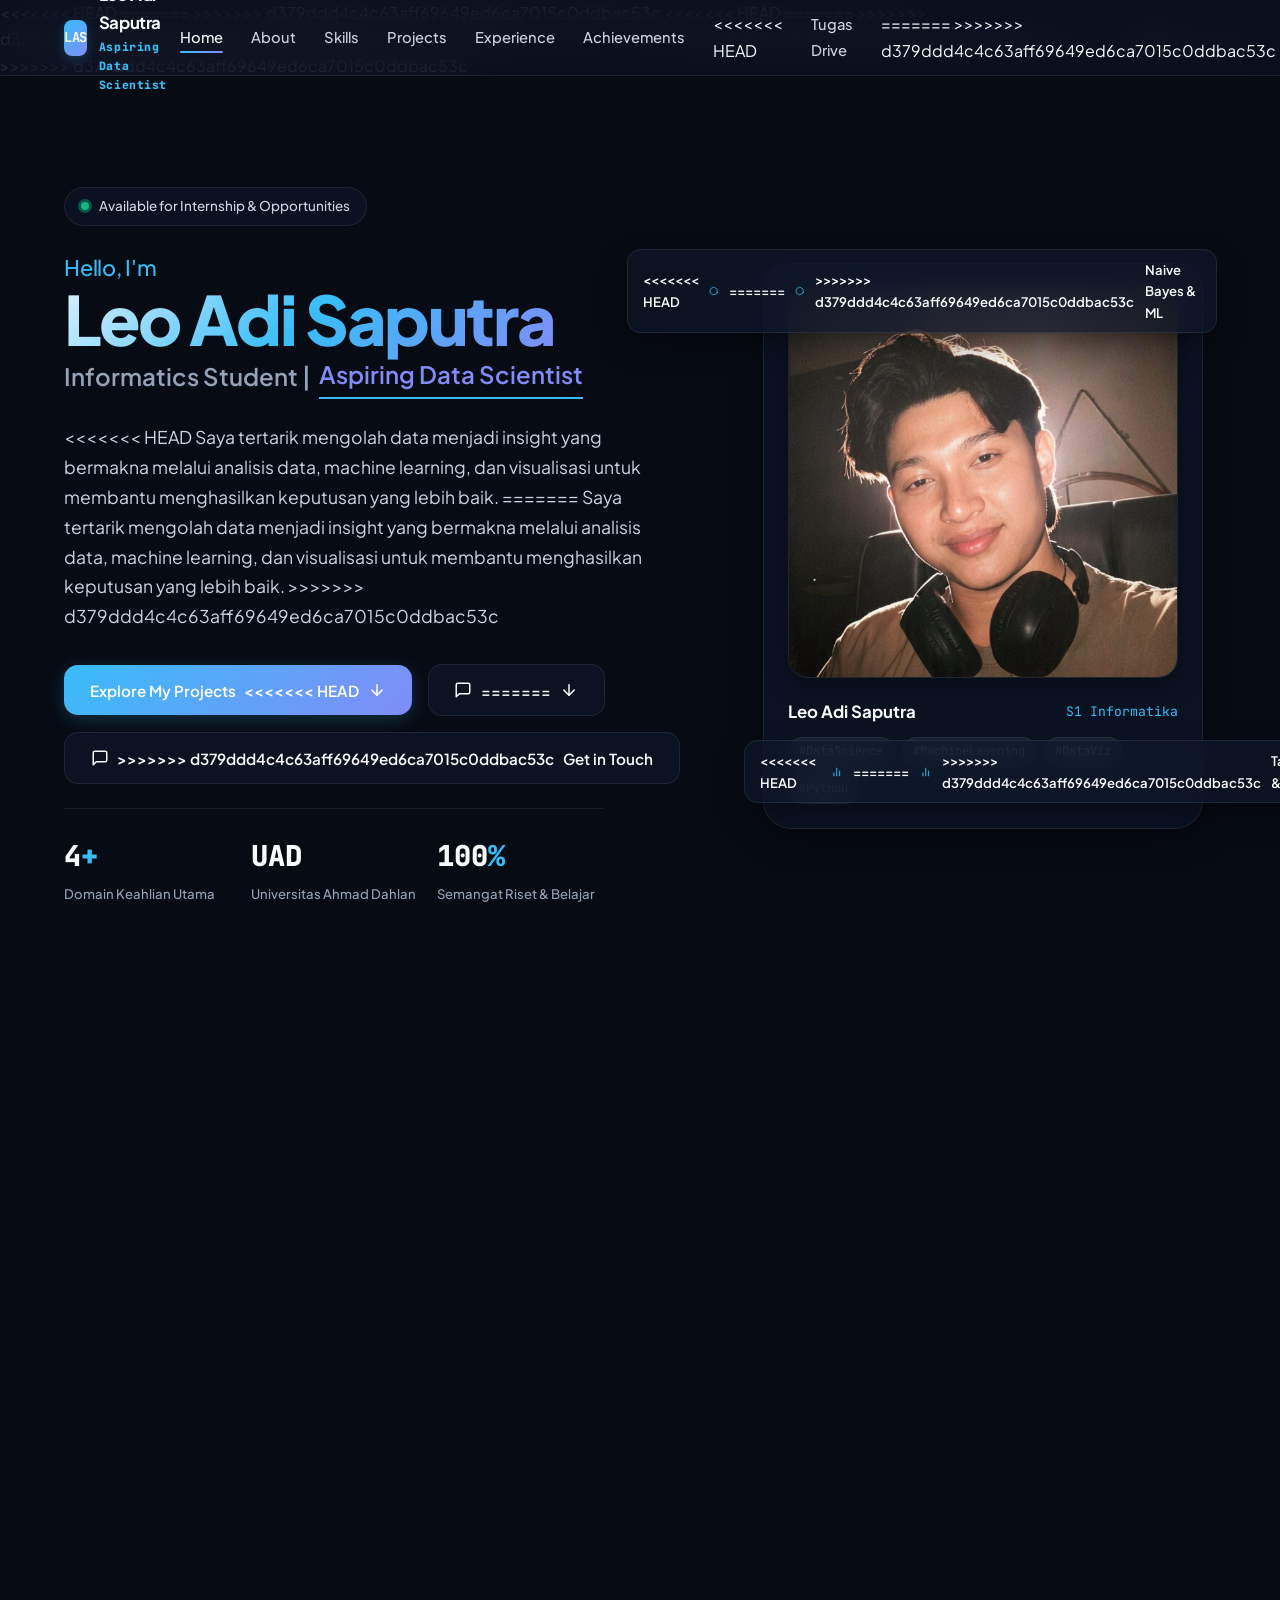
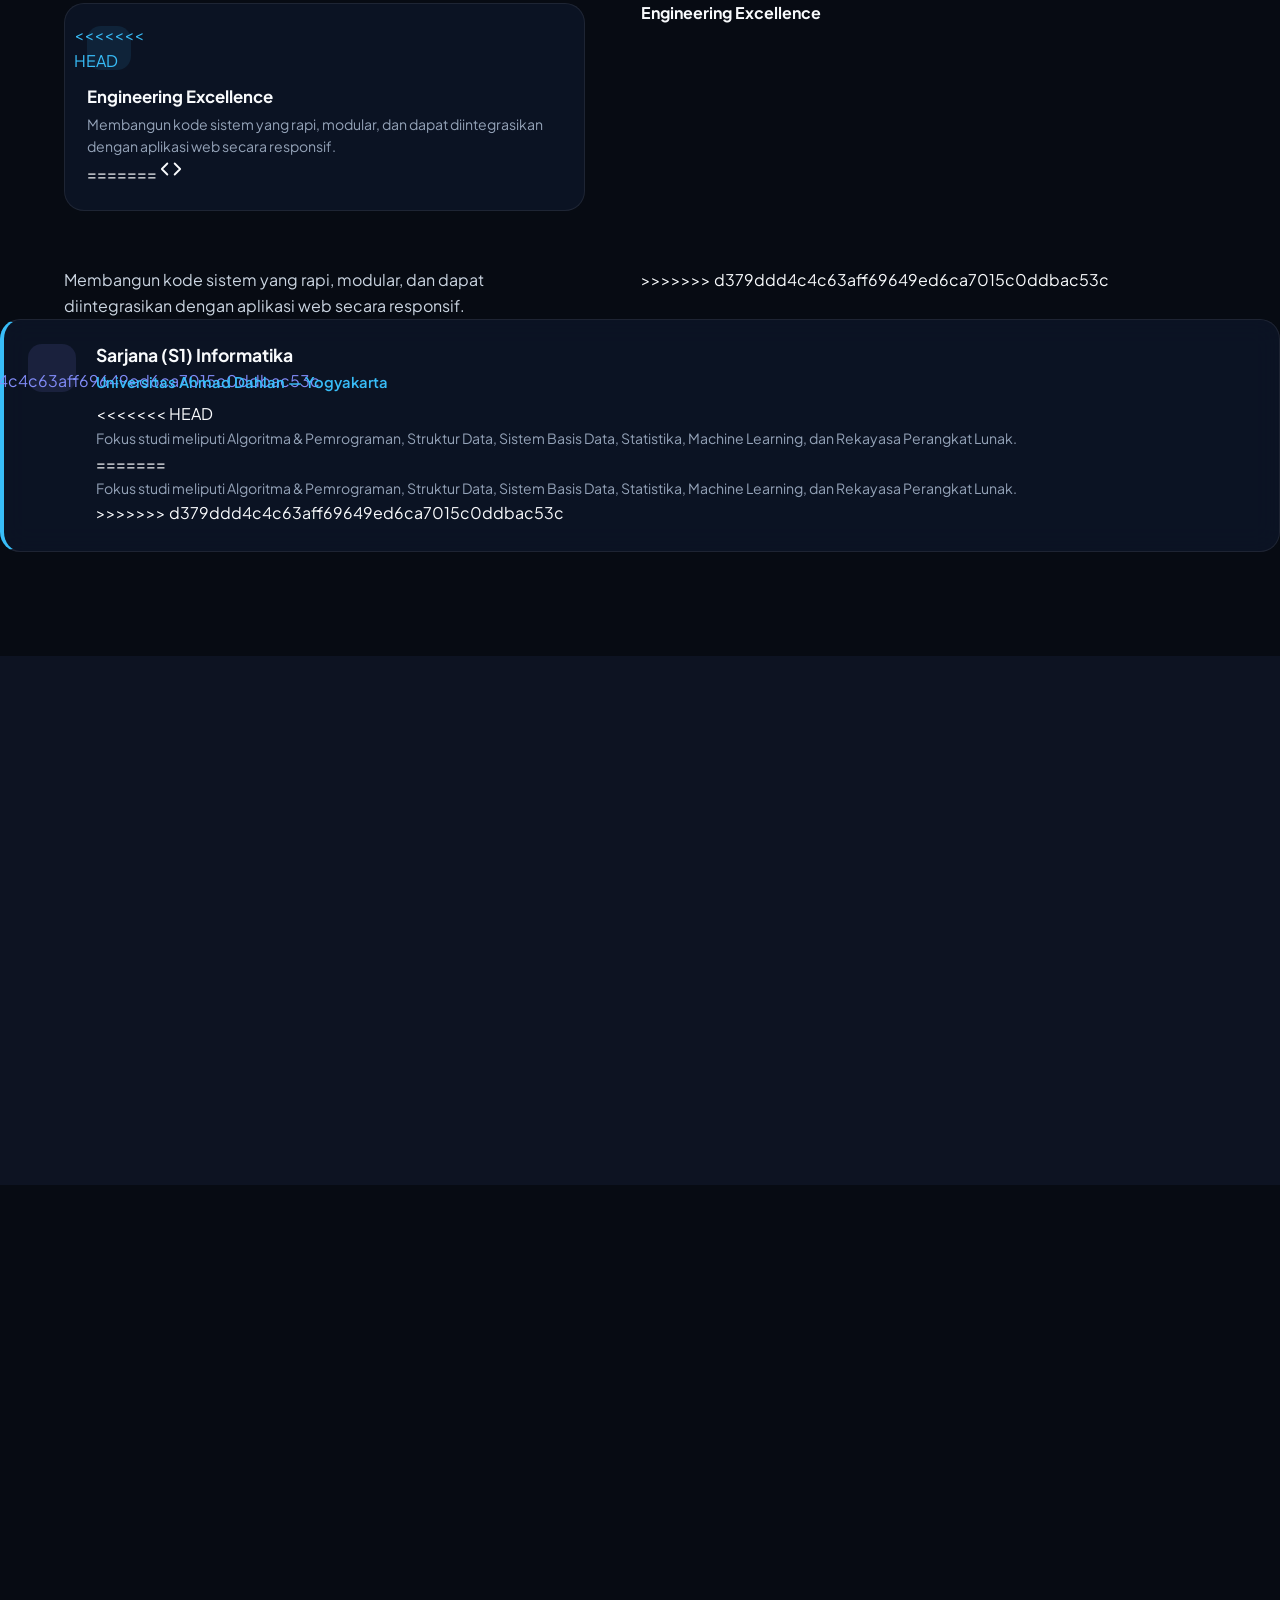
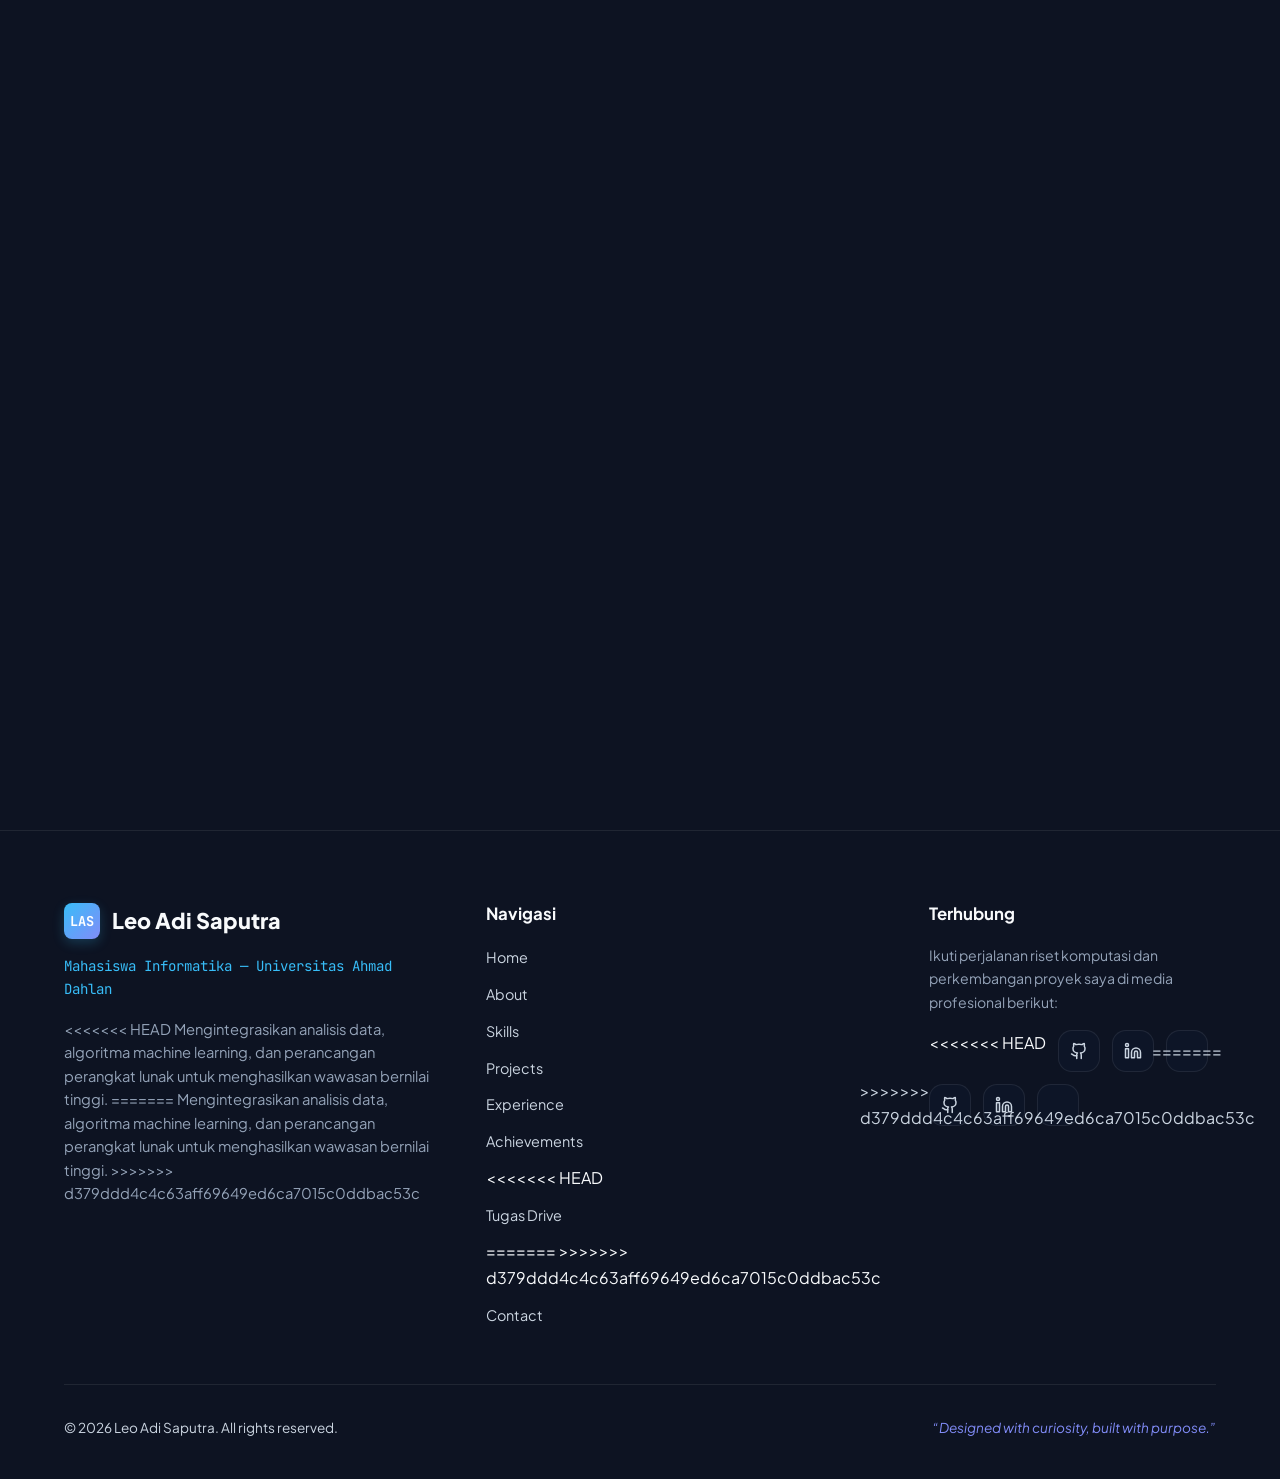
==== commit ea808096: "Resolve merge conflicts" ====
--- a/index.html
+++ b/index.html
@@ -1,10 +1,14 @@
 <!DOCTYPE html>
 <html lang="id">
-
+<<<<<<< HEAD
+
+=======
+>>>>>>> d379ddd4c4c63aff69649ed6ca7015c0ddbac53c
 <head>
   <meta charset="UTF-8">
   <meta name="viewport" content="width=device-width, initial-scale=1.0">
   <title>Leo Adi Saputra | Informatics Student & Aspiring Data Scientist</title>
+<<<<<<< HEAD
 
   <!-- SEO & Open Graph Meta Tags -->
   <meta name="description"
@@ -15,20 +19,36 @@
   <meta property="og:title" content="Leo Adi Saputra | Portfolio & Data Science Showcase">
   <meta property="og:description"
     content="Portfolio pribadi dan proyek akademik Leo Adi Saputra - Mahasiswa Informatika Universitas Ahmad Dahlan.">
+=======
+  
+  <!-- SEO & Open Graph Meta Tags -->
+  <meta name="description" content="Website portofolio profesional Leo Adi Saputra, mahasiswa Program Studi Informatika di Universitas Ahmad Dahlan dengan fokus pada Data Science, Machine Learning, dan Data Visualization.">
+  <meta name="keywords" content="Leo Adi Saputra, Data Scientist, Informatika, Universitas Ahmad Dahlan, Machine Learning, Portfolio, Web Development, UAD">
+  <meta name="author" content="Leo Adi Saputra">
+  <meta property="og:title" content="Leo Adi Saputra | Portfolio & Data Science Showcase">
+  <meta property="og:description" content="Portfolio pribadi dan proyek akademik Leo Adi Saputra - Mahasiswa Informatika Universitas Ahmad Dahlan.">
+>>>>>>> d379ddd4c4c63aff69649ed6ca7015c0ddbac53c
   <meta property="og:type" content="website">
   <meta property="og:image" content="assets/images/avatar.jpg">
 
   <!-- Google Fonts: Plus Jakarta Sans & JetBrains Mono -->
   <link rel="preconnect" href="https://fonts.googleapis.com">
   <link rel="preconnect" href="https://fonts.gstatic.com" crossorigin>
+<<<<<<< HEAD
   <link
     href="https://fonts.googleapis.com/css2?family=JetBrains+Mono:wght@400;500;600;700&family=Plus+Jakarta+Sans:wght@300;400;500;600;700;800&display=swap"
     rel="stylesheet">
+=======
+  <link href="https://fonts.googleapis.com/css2?family=JetBrains+Mono:wght@400;500;600;700&family=Plus+Jakarta+Sans:wght@300;400;500;600;700;800&display=swap" rel="stylesheet">
+>>>>>>> d379ddd4c4c63aff69649ed6ca7015c0ddbac53c
 
   <!-- Stylesheet -->
   <link rel="stylesheet" href="css/style.css">
 </head>
-
+<<<<<<< HEAD
+
+=======
+>>>>>>> d379ddd4c4c63aff69649ed6ca7015c0ddbac53c
 <body>
 
   <!-- Dynamic Interactive Particle Canvas -->
@@ -54,18 +74,25 @@
         <li><a href="#projects" class="mobile-nav-link">Projects</a></li>
         <li><a href="#experience" class="mobile-nav-link">Experience</a></li>
         <li><a href="#achievements" class="mobile-nav-link">Achievements</a></li>
+<<<<<<< HEAD
         <li><a href="#assignments" class="mobile-nav-link">Tugas Drive</a></li>
+=======
+>>>>>>> d379ddd4c4c63aff69649ed6ca7015c0ddbac53c
         <li><a href="#contact" class="mobile-nav-link">Contact</a></li>
       </ul>
     </div>
     <div class="mobile-nav-actions">
       <button class="btn btn-outline btn-sm open-cv-modal-btn" style="width: 100%;">
+<<<<<<< HEAD
         <svg xmlns="http://www.w3.org/2000/svg" width="16" height="16" viewBox="0 0 24 24" fill="none"
           stroke="currentColor" stroke-width="2" stroke-linecap="round" stroke-linejoin="round">
           <path d="M21 15v4a2 2 0 0 1-2 2H5a2 2 0 0 1-2-2v-4"></path>
           <polyline points="7 10 12 15 17 10"></polyline>
           <line x1="12" y1="15" x2="12" y2="3"></line>
         </svg>
+=======
+        <svg xmlns="http://www.w3.org/2000/svg" width="16" height="16" viewBox="0 0 24 24" fill="none" stroke="currentColor" stroke-width="2" stroke-linecap="round" stroke-linejoin="round"><path d="M21 15v4a2 2 0 0 1-2 2H5a2 2 0 0 1-2-2v-4"></path><polyline points="7 10 12 15 17 10"></polyline><line x1="12" y1="15" x2="12" y2="3"></line></svg>
+>>>>>>> d379ddd4c4c63aff69649ed6ca7015c0ddbac53c
         <span>Download CV</span>
       </button>
       <a href="#contact" class="btn btn-primary btn-sm" style="width: 100%;">
@@ -94,7 +121,10 @@
           <li><a href="#projects" class="nav-link">Projects</a></li>
           <li><a href="#experience" class="nav-link">Experience</a></li>
           <li><a href="#achievements" class="nav-link">Achievements</a></li>
+<<<<<<< HEAD
           <li><a href="#assignments" class="nav-link">Tugas Drive</a></li>
+=======
+>>>>>>> d379ddd4c4c63aff69649ed6ca7015c0ddbac53c
           <li><a href="#contact" class="nav-link">Contact</a></li>
         </ul>
       </nav>
@@ -102,8 +132,12 @@
       <!-- Nav Actions (Theme Toggle, CV Button, CTA, Hamburger) -->
       <div class="nav-actions">
         <button id="themeToggle" class="theme-toggle" aria-label="Ubah Tema Tampilan" title="Beralih Mode Tampilan">
+<<<<<<< HEAD
           <svg xmlns="http://www.w3.org/2000/svg" width="20" height="20" viewBox="0 0 24 24" fill="none"
             stroke="currentColor" stroke-width="2" stroke-linecap="round" stroke-linejoin="round">
+=======
+          <svg xmlns="http://www.w3.org/2000/svg" width="20" height="20" viewBox="0 0 24 24" fill="none" stroke="currentColor" stroke-width="2" stroke-linecap="round" stroke-linejoin="round">
+>>>>>>> d379ddd4c4c63aff69649ed6ca7015c0ddbac53c
             <circle cx="12" cy="12" r="4"></circle>
             <path d="M12 2v2"></path>
             <path d="M12 20v2"></path>
@@ -117,12 +151,16 @@
         </button>
 
         <button class="btn btn-outline btn-sm open-cv-modal-btn" aria-label="Buka Curriculum Vitae">
+<<<<<<< HEAD
           <svg xmlns="http://www.w3.org/2000/svg" width="16" height="16" viewBox="0 0 24 24" fill="none"
             stroke="currentColor" stroke-width="2" stroke-linecap="round" stroke-linejoin="round">
             <path d="M21 15v4a2 2 0 0 1-2 2H5a2 2 0 0 1-2-2v-4"></path>
             <polyline points="7 10 12 15 17 10"></polyline>
             <line x1="12" y1="15" x2="12" y2="3"></line>
           </svg>
+=======
+          <svg xmlns="http://www.w3.org/2000/svg" width="16" height="16" viewBox="0 0 24 24" fill="none" stroke="currentColor" stroke-width="2" stroke-linecap="round" stroke-linejoin="round"><path d="M21 15v4a2 2 0 0 1-2 2H5a2 2 0 0 1-2-2v-4"></path><polyline points="7 10 12 15 17 10"></polyline><line x1="12" y1="15" x2="12" y2="3"></line></svg>
+>>>>>>> d379ddd4c4c63aff69649ed6ca7015c0ddbac53c
           <span>Download CV</span>
         </button>
 
@@ -164,13 +202,18 @@
           </div>
 
           <p class="hero-description">
+<<<<<<< HEAD
             Saya tertarik mengolah data menjadi insight yang bermakna melalui analisis data, machine learning, dan
             visualisasi untuk membantu menghasilkan keputusan yang lebih baik.
+=======
+            Saya tertarik mengolah data menjadi insight yang bermakna melalui analisis data, machine learning, dan visualisasi untuk membantu menghasilkan keputusan yang lebih baik.
+>>>>>>> d379ddd4c4c63aff69649ed6ca7015c0ddbac53c
           </p>
 
           <div class="hero-ctas">
             <a href="#projects" class="btn btn-primary">
               <span>Explore My Projects</span>
+<<<<<<< HEAD
               <svg xmlns="http://www.w3.org/2000/svg" width="18" height="18" viewBox="0 0 24 24" fill="none"
                 stroke="currentColor" stroke-width="2" stroke-linecap="round" stroke-linejoin="round">
                 <line x1="12" y1="5" x2="12" y2="19"></line>
@@ -182,6 +225,12 @@
                 stroke="currentColor" stroke-width="2" stroke-linecap="round" stroke-linejoin="round">
                 <path d="M21 15a2 2 0 0 1-2 2H7l-4 4V5a2 2 0 0 1 2-2h14a2 2 0 0 1 2 2z"></path>
               </svg>
+=======
+              <svg xmlns="http://www.w3.org/2000/svg" width="18" height="18" viewBox="0 0 24 24" fill="none" stroke="currentColor" stroke-width="2" stroke-linecap="round" stroke-linejoin="round"><line x1="12" y1="5" x2="12" y2="19"></line><polyline points="19 12 12 19 5 12"></polyline></svg>
+            </a>
+            <a href="#contact" class="btn btn-secondary">
+              <svg xmlns="http://www.w3.org/2000/svg" width="18" height="18" viewBox="0 0 24 24" fill="none" stroke="currentColor" stroke-width="2" stroke-linecap="round" stroke-linejoin="round"><path d="M21 15a2 2 0 0 1-2 2H7l-4 4V5a2 2 0 0 1 2-2h14a2 2 0 0 1 2 2z"></path></svg>
+>>>>>>> d379ddd4c4c63aff69649ed6ca7015c0ddbac53c
               <span>Get in Touch</span>
             </a>
           </div>
@@ -208,22 +257,30 @@
           <div class="hero-card">
             <!-- Floating Data Badges -->
             <div class="floating-badge floating-badge-1">
+<<<<<<< HEAD
               <svg xmlns="http://www.w3.org/2000/svg" width="18" height="18" viewBox="0 0 24 24" fill="none"
                 stroke="currentColor" stroke-width="2" stroke-linecap="round" stroke-linejoin="round">
                 <path
                   d="M21 16V8a2 2 0 0 0-1-1.73l-7-4a2 2 0 0 0-2 0l-7 4A2 2 0 0 0 3 8v8a2 2 0 0 0 1 1.73l7 4a2 2 0 0 0 2 0l7-4A2 2 0 0 0 21 16z">
                 </path>
               </svg>
+=======
+              <svg xmlns="http://www.w3.org/2000/svg" width="18" height="18" viewBox="0 0 24 24" fill="none" stroke="currentColor" stroke-width="2" stroke-linecap="round" stroke-linejoin="round"><path d="M21 16V8a2 2 0 0 0-1-1.73l-7-4a2 2 0 0 0-2 0l-7 4A2 2 0 0 0 3 8v8a2 2 0 0 0 1 1.73l7 4a2 2 0 0 0 2 0l7-4A2 2 0 0 0 21 16z"></path></svg>
+>>>>>>> d379ddd4c4c63aff69649ed6ca7015c0ddbac53c
               <span>Naive Bayes & ML</span>
             </div>
 
             <div class="floating-badge floating-badge-2">
+<<<<<<< HEAD
               <svg xmlns="http://www.w3.org/2000/svg" width="18" height="18" viewBox="0 0 24 24" fill="none"
                 stroke="currentColor" stroke-width="2" stroke-linecap="round" stroke-linejoin="round">
                 <line x1="18" y1="20" x2="18" y2="10"></line>
                 <line x1="12" y1="20" x2="12" y2="4"></line>
                 <line x1="6" y1="20" x2="6" y2="14"></line>
               </svg>
+=======
+              <svg xmlns="http://www.w3.org/2000/svg" width="18" height="18" viewBox="0 0 24 24" fill="none" stroke="currentColor" stroke-width="2" stroke-linecap="round" stroke-linejoin="round"><line x1="18" y1="20" x2="18" y2="10"></line><line x1="12" y1="20" x2="12" y2="4"></line><line x1="6" y1="20" x2="6" y2="14"></line></svg>
+>>>>>>> d379ddd4c4c63aff69649ed6ca7015c0ddbac53c
               <span>Tableau & EDA</span>
             </div>
 
@@ -257,8 +314,12 @@
           <span class="section-badge">// 01. ABOUT ME</span>
           <h2 class="section-title">Dedikasi Mengubah Data Menjadi Wawasan</h2>
           <p class="section-subtitle">
+<<<<<<< HEAD
             Mengenal lebih dekat latar belakang akademik, pendekatan analitis, dan aspirasi karier saya di bidang
             teknologi.
+=======
+            Mengenal lebih dekat latar belakang akademik, pendekatan analitis, dan aspirasi karier saya di bidang teknologi.
+>>>>>>> d379ddd4c4c63aff69649ed6ca7015c0ddbac53c
           </p>
         </div>
 
@@ -276,6 +337,7 @@
 
             <div class="profile-meta-list">
               <div class="profile-meta-row">
+<<<<<<< HEAD
                 <svg xmlns="http://www.w3.org/2000/svg" width="18" height="18" viewBox="0 0 24 24" fill="none"
                   stroke="currentColor" stroke-width="2" stroke-linecap="round" stroke-linejoin="round">
                   <path d="M22 10v6M2 10l10-5 10 5-10 5z"></path>
@@ -298,11 +360,23 @@
                   <path d="M20 10c0 6-8 12-8 12s-8-6-8-12a8 8 0 0 1 16 0Z"></path>
                   <circle cx="12" cy="10" r="3"></circle>
                 </svg>
+=======
+                <svg xmlns="http://www.w3.org/2000/svg" width="18" height="18" viewBox="0 0 24 24" fill="none" stroke="currentColor" stroke-width="2" stroke-linecap="round" stroke-linejoin="round"><path d="M22 10v6M2 10l10-5 10 5-10 5z"></path><path d="M6 12v5c3 3 9 3 12 0v-5"></path></svg>
+                <span>Universitas Ahmad Dahlan</span>
+              </div>
+              <div class="profile-meta-row">
+                <svg xmlns="http://www.w3.org/2000/svg" width="18" height="18" viewBox="0 0 24 24" fill="none" stroke="currentColor" stroke-width="2" stroke-linecap="round" stroke-linejoin="round"><path d="M4 19.5v-15A2.5 2.5 0 0 1 6.5 2H20v20H6.5a2.5 2.5 0 0 1-2.5-2.5Z"></path><path d="M6 6h10"></path><path d="M6 10h10"></path></svg>
+                <span>Program Studi Informatika</span>
+              </div>
+              <div class="profile-meta-row">
+                <svg xmlns="http://www.w3.org/2000/svg" width="18" height="18" viewBox="0 0 24 24" fill="none" stroke="currentColor" stroke-width="2" stroke-linecap="round" stroke-linejoin="round"><path d="M20 10c0 6-8 12-8 12s-8-6-8-12a8 8 0 0 1 16 0Z"></path><circle cx="12" cy="10" r="3"></circle></svg>
+>>>>>>> d379ddd4c4c63aff69649ed6ca7015c0ddbac53c
                 <span>Yogyakarta, Indonesia</span>
               </div>
             </div>
 
             <div class="profile-socials">
+<<<<<<< HEAD
               <a href="https://github.com/LeoUad" target="_blank" rel="noopener noreferrer" class="btn-icon"
                 title="GitHub Profile">
                 <svg xmlns="http://www.w3.org/2000/svg" width="18" height="18" viewBox="0 0 24 24" fill="none"
@@ -328,6 +402,16 @@
                   <rect width="20" height="16" x="2" y="4" rx="2"></rect>
                   <path d="m22 7-8.97 5.7a1.94 1.94 0 0 1-2.06 0L2 7"></path>
                 </svg>
+=======
+              <a href="https://github.com/LeoUad" target="_blank" rel="noopener noreferrer" class="btn-icon" title="GitHub Profile">
+                <svg xmlns="http://www.w3.org/2000/svg" width="18" height="18" viewBox="0 0 24 24" fill="none" stroke="currentColor" stroke-width="2" stroke-linecap="round" stroke-linejoin="round"><path d="M15 22v-4a4.8 4.8 0 0 0-1-3.5c3 0 6-2 6-5.5.08-1.25-.27-2.48-1-3.5.28-1.15.28-2.35 0-3.5 0 0-1 0-3 1.5-2.64-.5-5.36-.5-8 0C6 2 5 2 5 2c-.3 1.15-.3 2.35 0 3.5A5.403 5.403 0 0 0 4 9c0 3.5 3 5.5 6 5.5-.39.49-.68 1.05-.85 1.65-.17.6-.22 1.23-.15 1.85v4"></path><path d="M9 18c-4.51 2-5-2-7-2"></path></svg>
+              </a>
+              <a href="https://www.linkedin.com/in/leo-adi-saputra-5247bb3a6/" target="_blank" rel="noopener noreferrer" class="btn-icon" title="LinkedIn Profile">
+                <svg xmlns="http://www.w3.org/2000/svg" width="18" height="18" viewBox="0 0 24 24" fill="none" stroke="currentColor" stroke-width="2" stroke-linecap="round" stroke-linejoin="round"><path d="M16 8a6 6 0 0 1 6 6v7h-4v-7a2 2 0 0 0-2-2 2 2 0 0 0-2 2v7h-4v-7a6 6 0 0 1 6-6z"></path><rect width="4" height="12" x="2" y="9"></rect><circle cx="4" cy="4" r="2"></circle></svg>
+              </a>
+              <a href="mailto:adisaputraleo336@gmail.com" class="btn-icon" title="Kirim Email">
+                <svg xmlns="http://www.w3.org/2000/svg" width="18" height="18" viewBox="0 0 24 24" fill="none" stroke="currentColor" stroke-width="2" stroke-linecap="round" stroke-linejoin="round"><rect width="20" height="16" x="2" y="4" rx="2"></rect><path d="m22 7-8.97 5.7a1.94 1.94 0 0 1-2.06 0L2 7"></path></svg>
+>>>>>>> d379ddd4c4c63aff69649ed6ca7015c0ddbac53c
               </a>
             </div>
           </div>
@@ -335,6 +419,7 @@
           <!-- Narrative Story & Pillars -->
           <div class="about-narrative fade-in-up">
             <p class="story-lead">
+<<<<<<< HEAD
               Halo! Saya <strong style="color: var(--accent-primary);">Leo Adi Saputra</strong>, mahasiswa Program Studi
               Informatika di Universitas Ahmad Dahlan. Saya memiliki minat mendalam dalam pengolahan data, pemrograman,
               kecerdasan buatan, dan pengembangan teknologi informasi modern.
@@ -349,12 +434,24 @@
             <p class="story-body">
               Pendekatan saya dalam menyelesaikan masalah didasarkan pada ketelitian eksplorasi data (EDA), pemahaman
               bisnis yang jelas, eksperimen model yang terukur, serta penulisan kode yang bersih dan terstruktur.
+=======
+              Halo! Saya <strong style="color: var(--accent-primary);">Leo Adi Saputra</strong>, mahasiswa Program Studi Informatika di Universitas Ahmad Dahlan. Saya memiliki minat mendalam dalam pengolahan data, pemrograman, kecerdasan buatan, dan pengembangan teknologi informasi modern.
+            </p>
+
+            <p class="story-body">
+              Dalam era ledakan data saat ini, data yang tidak diolah hanyalah sekadar tumpukan angka mentah. Melalui pemahaman matematika komputasi, algoritma machine learning, dan teknik visualisasi data yang komunikatif, saya berfokus untuk menemukan pola tersembunyi yang mampu memberikan jawaban atas masalah nyata.
+            </p>
+
+            <p class="story-body">
+              Pendekatan saya dalam menyelesaikan masalah didasarkan pada ketelitian eksplorasi data (EDA), pemahaman bisnis yang jelas, eksperimen model yang terukur, serta penulisan kode yang bersih dan terstruktur.
+>>>>>>> d379ddd4c4c63aff69649ed6ca7015c0ddbac53c
             </p>
 
             <!-- 3 Core Pillars -->
             <div class="philosophy-grid">
               <div class="philosophy-card">
                 <div class="philosophy-icon">
+<<<<<<< HEAD
                   <svg xmlns="http://www.w3.org/2000/svg" width="22" height="22" viewBox="0 0 24 24" fill="none"
                     stroke="currentColor" stroke-width="2" stroke-linecap="round" stroke-linejoin="round">
                     <path
@@ -365,10 +462,17 @@
                 <h4>Data-Driven Mindset</h4>
                 <p>Mengedepankan data empiris dan penalaran analitis sebagai pijakan perumusan keputusan dan solusi
                   teknologi.</p>
+=======
+                  <svg xmlns="http://www.w3.org/2000/svg" width="22" height="22" viewBox="0 0 24 24" fill="none" stroke="currentColor" stroke-width="2" stroke-linecap="round" stroke-linejoin="round"><path d="M21 16V8a2 2 0 0 0-1-1.73l-7-4a2 2 0 0 0-2 0l-7 4A2 2 0 0 0 3 8v8a2 2 0 0 0 1 1.73l7 4a2 2 0 0 0 2 0l7-4A2 2 0 0 0 21 16z"></path></svg>
+                </div>
+                <h4>Data-Driven Mindset</h4>
+                <p>Mengedepankan data empiris dan penalaran analitis sebagai pijakan perumusan keputusan dan solusi teknologi.</p>
+>>>>>>> d379ddd4c4c63aff69649ed6ca7015c0ddbac53c
               </div>
 
               <div class="philosophy-card">
                 <div class="philosophy-icon">
+<<<<<<< HEAD
                   <svg xmlns="http://www.w3.org/2000/svg" width="22" height="22" viewBox="0 0 24 24" fill="none"
                     stroke="currentColor" stroke-width="2" stroke-linecap="round" stroke-linejoin="round">
                     <circle cx="12" cy="12" r="10"></circle>
@@ -378,10 +482,17 @@
                 <h4>Continuous Learning</h4>
                 <p>Terus memperdalam pemahaman model machine learning, optimasi algoritma, serta ekosistem komputasi
                   modern.</p>
+=======
+                  <svg xmlns="http://www.w3.org/2000/svg" width="22" height="22" viewBox="0 0 24 24" fill="none" stroke="currentColor" stroke-width="2" stroke-linecap="round" stroke-linejoin="round"><circle cx="12" cy="12" r="10"></circle><polyline points="12 6 12 12 14 14"></polyline></svg>
+                </div>
+                <h4>Continuous Learning</h4>
+                <p>Terus memperdalam pemahaman model machine learning, optimasi algoritma, serta ekosistem komputasi modern.</p>
+>>>>>>> d379ddd4c4c63aff69649ed6ca7015c0ddbac53c
               </div>
 
               <div class="philosophy-card">
                 <div class="philosophy-icon">
+<<<<<<< HEAD
                   <svg xmlns="http://www.w3.org/2000/svg" width="22" height="22" viewBox="0 0 24 24" fill="none"
                     stroke="currentColor" stroke-width="2" stroke-linecap="round" stroke-linejoin="round">
                     <polyline points="16 18 22 12 16 6"></polyline>
@@ -391,23 +502,37 @@
                 <h4>Engineering Excellence</h4>
                 <p>Membangun kode sistem yang rapi, modular, dan dapat diintegrasikan dengan aplikasi web secara
                   responsif.</p>
+=======
+                  <svg xmlns="http://www.w3.org/2000/svg" width="22" height="22" viewBox="0 0 24 24" fill="none" stroke="currentColor" stroke-width="2" stroke-linecap="round" stroke-linejoin="round"><polyline points="16 18 22 12 16 6"></polyline><polyline points="8 6 2 12 8 18"></polyline></svg>
+                </div>
+                <h4>Engineering Excellence</h4>
+                <p>Membangun kode sistem yang rapi, modular, dan dapat diintegrasikan dengan aplikasi web secara responsif.</p>
+>>>>>>> d379ddd4c4c63aff69649ed6ca7015c0ddbac53c
               </div>
             </div>
 
             <!-- Education Box -->
             <div class="education-box">
               <div class="education-box-icon">
+<<<<<<< HEAD
                 <svg xmlns="http://www.w3.org/2000/svg" width="24" height="24" viewBox="0 0 24 24" fill="none"
                   stroke="currentColor" stroke-width="2" stroke-linecap="round" stroke-linejoin="round">
                   <path d="M22 10v6M2 10l10-5 10 5-10 5z"></path>
                   <path d="M6 12v5c3 3 9 3 12 0v-5"></path>
                 </svg>
+=======
+                <svg xmlns="http://www.w3.org/2000/svg" width="24" height="24" viewBox="0 0 24 24" fill="none" stroke="currentColor" stroke-width="2" stroke-linecap="round" stroke-linejoin="round"><path d="M22 10v6M2 10l10-5 10 5-10 5z"></path><path d="M6 12v5c3 3 9 3 12 0v-5"></path></svg>
+>>>>>>> d379ddd4c4c63aff69649ed6ca7015c0ddbac53c
               </div>
               <div class="education-box-content">
                 <h4>Sarjana (S1) Informatika</h4>
                 <p class="inst">Universitas Ahmad Dahlan — Yogyakarta</p>
+<<<<<<< HEAD
                 <p>Fokus studi meliputi Algoritma & Pemrograman, Struktur Data, Sistem Basis Data, Statistika, Machine
                   Learning, dan Rekayasa Perangkat Lunak.</p>
+=======
+                <p>Fokus studi meliputi Algoritma & Pemrograman, Struktur Data, Sistem Basis Data, Statistika, Machine Learning, dan Rekayasa Perangkat Lunak.</p>
+>>>>>>> d379ddd4c4c63aff69649ed6ca7015c0ddbac53c
               </div>
             </div>
           </div>
@@ -424,8 +549,12 @@
           <span class="section-badge">// 02. SKILLS & TECHNOLOGIES</span>
           <h2 class="section-title">Keahlian Teknis & Ekosistem Data</h2>
           <p class="section-subtitle">
+<<<<<<< HEAD
             Kategori keahlian terstruktur yang benar-benar dipelajari dan diterapkan dalam analisis, pemodelan cerdas,
             serta pengembangan sistem tanpa persentase arbitrer.
+=======
+            Kategori keahlian terstruktur yang benar-benar dipelajari dan diterapkan dalam analisis, pemodelan cerdas, serta pengembangan sistem tanpa persentase arbitrer.
+>>>>>>> d379ddd4c4c63aff69649ed6ca7015c0ddbac53c
           </p>
         </div>
 
@@ -443,8 +572,12 @@
           <span class="section-badge">// 03. FEATURED PROJECTS</span>
           <h2 class="section-title">Proyek Pilihan & Studi Kasus</h2>
           <p class="section-subtitle">
+<<<<<<< HEAD
             Kumpulan proyek akademik, analisis data, machine learning, dan implementasi aplikasi berbasis komputasi
             nyata.
+=======
+            Kumpulan proyek akademik, analisis data, machine learning, dan implementasi aplikasi berbasis komputasi nyata.
+>>>>>>> d379ddd4c4c63aff69649ed6ca7015c0ddbac53c
           </p>
         </div>
 
@@ -485,8 +618,12 @@
           <span class="section-badge">// 04. EXPERIENCE & EDUCATION</span>
           <h2 class="section-title">Perjalanan Akademik & Pengalaman</h2>
           <p class="section-subtitle">
+<<<<<<< HEAD
             Rekam jejak studi di Universitas Ahmad Dahlan, proyek praktikum terarah, serta keaktifan kepengurusan
             organisasi kemahasiswaan.
+=======
+            Rekam jejak studi di Universitas Ahmad Dahlan, proyek praktikum terarah, serta keaktifan kepengurusan organisasi kemahasiswaan.
+>>>>>>> d379ddd4c4c63aff69649ed6ca7015c0ddbac53c
           </p>
         </div>
 
@@ -504,8 +641,12 @@
           <span class="section-badge">// 05. ACHIEVEMENTS & CERTIFICATIONS</span>
           <h2 class="section-title">Sertifikasi & Pencapaian</h2>
           <p class="section-subtitle">
+<<<<<<< HEAD
             Dokumentasi sertifikasi kompetensi, pencapaian program wirausaha nasional, kemahiran bahasa Inggris, dan
             kepemimpinan seminar. Klik pada sertifikat untuk melihat berkas resmi resolusi penuh.
+=======
+            Dokumentasi sertifikasi kompetensi, pencapaian program wirausaha nasional, kemahiran bahasa Inggris, dan kepemimpinan seminar. Klik pada sertifikat untuk melihat berkas resmi resolusi penuh.
+>>>>>>> d379ddd4c4c63aff69649ed6ca7015c0ddbac53c
           </p>
         </div>
 
@@ -515,6 +656,7 @@
     </section>
 
     <!-- ==========================================================================
+<<<<<<< HEAD
          ACADEMIC DRIVE & ASSIGNMENTS REPOSITORY SECTION
          ========================================================================== -->
     <section id="assignments" class="section academic-drive-section">
@@ -640,16 +782,25 @@
     </section>
 
     <!-- ==========================================================================
+=======
+>>>>>>> d379ddd4c4c63aff69649ed6ca7015c0ddbac53c
          CONTACT SECTION
          ========================================================================== -->
     <section id="contact" class="section" style="background: var(--bg-secondary);">
       <div class="container">
         <div class="section-header fade-in-up">
+<<<<<<< HEAD
           <span class="section-badge">// 07. GET IN TOUCH</span>
           <h2 class="section-title">Let's Build Something Meaningful.</h2>
           <p class="section-subtitle">
             Tertarik mendiskusikan peluang magang, proyek data science bersama, atau sekadar berbagi ide seputar
             teknologi? Kirimkan pesan melalui formulir di bawah ini.
+=======
+          <span class="section-badge">// 06. GET IN TOUCH</span>
+          <h2 class="section-title">Let's Build Something Meaningful.</h2>
+          <p class="section-subtitle">
+            Tertarik mendiskusikan peluang magang, proyek data science bersama, atau sekadar berbagi ide seputar teknologi? Kirimkan pesan melalui formulir di bawah ini.
+>>>>>>> d379ddd4c4c63aff69649ed6ca7015c0ddbac53c
           </p>
         </div>
 
@@ -659,19 +810,27 @@
             <div>
               <h3>Mari Terhubung</h3>
               <p>
+<<<<<<< HEAD
                 Saya selalu terbuka untuk berdiskusi mengenai proyek analitik data, kesempatan magang (internship), atau
                 inisiatif pengembangan software inovatif.
+=======
+                Saya selalu terbuka untuk berdiskusi mengenai proyek analitik data, kesempatan magang (internship), atau inisiatif pengembangan software inovatif.
+>>>>>>> d379ddd4c4c63aff69649ed6ca7015c0ddbac53c
               </p>
             </div>
 
             <div class="contact-cards-list">
               <a href="mailto:adisaputraleo336@gmail.com" class="contact-info-card">
                 <div class="contact-card-icon">
+<<<<<<< HEAD
                   <svg xmlns="http://www.w3.org/2000/svg" width="22" height="22" viewBox="0 0 24 24" fill="none"
                     stroke="currentColor" stroke-width="2" stroke-linecap="round" stroke-linejoin="round">
                     <rect width="20" height="16" x="2" y="4" rx="2"></rect>
                     <path d="m22 7-8.97 5.7a1.94 1.94 0 0 1-2.06 0L2 7"></path>
                   </svg>
+=======
+                  <svg xmlns="http://www.w3.org/2000/svg" width="22" height="22" viewBox="0 0 24 24" fill="none" stroke="currentColor" stroke-width="2" stroke-linecap="round" stroke-linejoin="round"><rect width="20" height="16" x="2" y="4" rx="2"></rect><path d="m22 7-8.97 5.7a1.94 1.94 0 0 1-2.06 0L2 7"></path></svg>
+>>>>>>> d379ddd4c4c63aff69649ed6ca7015c0ddbac53c
                 </div>
                 <div class="contact-card-text">
                   <span class="contact-card-label">Email Profesional</span>
@@ -679,6 +838,7 @@
                 </div>
               </a>
 
+<<<<<<< HEAD
               <a href="https://www.linkedin.com/in/leo-adi-saputra-5247bb3a6/" target="_blank" rel="noopener noreferrer"
                 class="contact-info-card">
                 <div class="contact-card-icon">
@@ -688,6 +848,11 @@
                     <rect width="4" height="12" x="2" y="9"></rect>
                     <circle cx="4" cy="4" r="2"></circle>
                   </svg>
+=======
+              <a href="https://www.linkedin.com/in/leo-adi-saputra-5247bb3a6/" target="_blank" rel="noopener noreferrer" class="contact-info-card">
+                <div class="contact-card-icon">
+                  <svg xmlns="http://www.w3.org/2000/svg" width="22" height="22" viewBox="0 0 24 24" fill="none" stroke="currentColor" stroke-width="2" stroke-linecap="round" stroke-linejoin="round"><path d="M16 8a6 6 0 0 1 6 6v7h-4v-7a2 2 0 0 0-2-2 2 2 0 0 0-2 2v7h-4v-7a6 6 0 0 1 6-6z"></path><rect width="4" height="12" x="2" y="9"></rect><circle cx="4" cy="4" r="2"></circle></svg>
+>>>>>>> d379ddd4c4c63aff69649ed6ca7015c0ddbac53c
                 </div>
                 <div class="contact-card-text">
                   <span class="contact-card-label">LinkedIn</span>
@@ -697,6 +862,7 @@
 
               <a href="https://github.com/LeoUad" target="_blank" rel="noopener noreferrer" class="contact-info-card">
                 <div class="contact-card-icon">
+<<<<<<< HEAD
                   <svg xmlns="http://www.w3.org/2000/svg" width="22" height="22" viewBox="0 0 24 24" fill="none"
                     stroke="currentColor" stroke-width="2" stroke-linecap="round" stroke-linejoin="round">
                     <path
@@ -704,6 +870,9 @@
                     </path>
                     <path d="M9 18c-4.51 2-5-2-7-2"></path>
                   </svg>
+=======
+                  <svg xmlns="http://www.w3.org/2000/svg" width="22" height="22" viewBox="0 0 24 24" fill="none" stroke="currentColor" stroke-width="2" stroke-linecap="round" stroke-linejoin="round"><path d="M15 22v-4a4.8 4.8 0 0 0-1-3.5c3 0 6-2 6-5.5.08-1.25-.27-2.48-1-3.5.28-1.15.28-2.35 0-3.5 0 0-1 0-3 1.5-2.64-.5-5.36-.5-8 0C6 2 5 2 5 2c-.3 1.15-.3 2.35 0 3.5A5.403 5.403 0 0 0 4 9c0 3.5 3 5.5 6 5.5-.39.49-.68 1.05-.85 1.65-.17.6-.22 1.23-.15 1.85v4"></path><path d="M9 18c-4.51 2-5-2-7-2"></path></svg>
+>>>>>>> d379ddd4c4c63aff69649ed6ca7015c0ddbac53c
                 </div>
                 <div class="contact-card-text">
                   <span class="contact-card-label">GitHub</span>
@@ -713,11 +882,15 @@
 
               <div class="contact-info-card">
                 <div class="contact-card-icon">
+<<<<<<< HEAD
                   <svg xmlns="http://www.w3.org/2000/svg" width="22" height="22" viewBox="0 0 24 24" fill="none"
                     stroke="currentColor" stroke-width="2" stroke-linecap="round" stroke-linejoin="round">
                     <path d="M20 10c0 6-8 12-8 12s-8-6-8-12a8 8 0 0 1 16 0Z"></path>
                     <circle cx="12" cy="10" r="3"></circle>
                   </svg>
+=======
+                  <svg xmlns="http://www.w3.org/2000/svg" width="22" height="22" viewBox="0 0 24 24" fill="none" stroke="currentColor" stroke-width="2" stroke-linecap="round" stroke-linejoin="round"><path d="M20 10c0 6-8 12-8 12s-8-6-8-12a8 8 0 0 1 16 0Z"></path><circle cx="12" cy="10" r="3"></circle></svg>
+>>>>>>> d379ddd4c4c63aff69649ed6ca7015c0ddbac53c
                 </div>
                 <div class="contact-card-text">
                   <span class="contact-card-label">Lokasi Domisili</span>
@@ -744,27 +917,39 @@
 
               <div class="form-group">
                 <label for="contactSubject" class="form-label">Subjek Pesan *</label>
+<<<<<<< HEAD
                 <input type="text" id="contactSubject" class="form-control"
                   placeholder="Peluang Magang / Kolaborasi Proyek" required>
+=======
+                <input type="text" id="contactSubject" class="form-control" placeholder="Peluang Magang / Kolaborasi Proyek" required>
+>>>>>>> d379ddd4c4c63aff69649ed6ca7015c0ddbac53c
                 <span id="subjectError" class="form-error-msg">Subjek pesan minimal 3 karakter.</span>
               </div>
 
               <div class="form-group">
                 <label for="contactMessage" class="form-label">Isi Pesan *</label>
+<<<<<<< HEAD
                 <textarea id="contactMessage" class="form-control"
                   placeholder="Tuliskan detail pesan, kebutuhan proyek, atau tawaran Anda di sini..."
                   required></textarea>
+=======
+                <textarea id="contactMessage" class="form-control" placeholder="Tuliskan detail pesan, kebutuhan proyek, atau tawaran Anda di sini..." required></textarea>
+>>>>>>> d379ddd4c4c63aff69649ed6ca7015c0ddbac53c
                 <span id="messageError" class="form-error-msg">Isi pesan minimal 10 karakter.</span>
               </div>
 
               <div class="form-submit-row">
                 <button type="submit" id="contactSubmitBtn" class="btn btn-primary">
                   <span>Send Message</span>
+<<<<<<< HEAD
                   <svg xmlns="http://www.w3.org/2000/svg" width="18" height="18" viewBox="0 0 24 24" fill="none"
                     stroke="currentColor" stroke-width="2" stroke-linecap="round" stroke-linejoin="round">
                     <line x1="22" y1="2" x2="11" y2="13"></line>
                     <polygon points="22 2 15 22 11 13 2 9 22 2"></polygon>
                   </svg>
+=======
+                  <svg xmlns="http://www.w3.org/2000/svg" width="18" height="18" viewBox="0 0 24 24" fill="none" stroke="currentColor" stroke-width="2" stroke-linecap="round" stroke-linejoin="round"><line x1="22" y1="2" x2="11" y2="13"></line><polygon points="22 2 15 22 11 13 2 9 22 2"></polygon></svg>
+>>>>>>> d379ddd4c4c63aff69649ed6ca7015c0ddbac53c
                 </button>
                 <span class="form-disclaimer">Validasi aktif & terlindungi</span>
               </div>
@@ -788,8 +973,12 @@
           </div>
           <span class="footer-brand-subtitle">Mahasiswa Informatika — Universitas Ahmad Dahlan</span>
           <p class="footer-brand-desc">
+<<<<<<< HEAD
             Mengintegrasikan analisis data, algoritma machine learning, dan perancangan perangkat lunak untuk
             menghasilkan wawasan bernilai tinggi.
+=======
+            Mengintegrasikan analisis data, algoritma machine learning, dan perancangan perangkat lunak untuk menghasilkan wawasan bernilai tinggi.
+>>>>>>> d379ddd4c4c63aff69649ed6ca7015c0ddbac53c
           </p>
         </div>
 
@@ -802,7 +991,10 @@
             <li><a href="#projects">Projects</a></li>
             <li><a href="#experience">Experience</a></li>
             <li><a href="#achievements">Achievements</a></li>
+<<<<<<< HEAD
             <li><a href="#assignments">Tugas Drive</a></li>
+=======
+>>>>>>> d379ddd4c4c63aff69649ed6ca7015c0ddbac53c
             <li><a href="#contact">Contact</a></li>
           </ul>
         </div>
@@ -813,6 +1005,7 @@
             Ikuti perjalanan riset komputasi dan perkembangan proyek saya di media profesional berikut:
           </p>
           <div class="footer-social-grid">
+<<<<<<< HEAD
             <a href="https://github.com/LeoUad" target="_blank" rel="noopener noreferrer" class="btn-icon"
               title="GitHub">
               <svg xmlns="http://www.w3.org/2000/svg" width="18" height="18" viewBox="0 0 24 24" fill="none"
@@ -838,6 +1031,16 @@
                 <rect width="20" height="16" x="2" y="4" rx="2"></rect>
                 <path d="m22 7-8.97 5.7a1.94 1.94 0 0 1-2.06 0L2 7"></path>
               </svg>
+=======
+            <a href="https://github.com/LeoUad" target="_blank" rel="noopener noreferrer" class="btn-icon" title="GitHub">
+              <svg xmlns="http://www.w3.org/2000/svg" width="18" height="18" viewBox="0 0 24 24" fill="none" stroke="currentColor" stroke-width="2" stroke-linecap="round" stroke-linejoin="round"><path d="M15 22v-4a4.8 4.8 0 0 0-1-3.5c3 0 6-2 6-5.5.08-1.25-.27-2.48-1-3.5.28-1.15.28-2.35 0-3.5 0 0-1 0-3 1.5-2.64-.5-5.36-.5-8 0C6 2 5 2 5 2c-.3 1.15-.3 2.35 0 3.5A5.403 5.403 0 0 0 4 9c0 3.5 3 5.5 6 5.5-.39.49-.68 1.05-.85 1.65-.17.6-.22 1.23-.15 1.85v4"></path><path d="M9 18c-4.51 2-5-2-7-2"></path></svg>
+            </a>
+            <a href="https://www.linkedin.com/in/leo-adi-saputra-5247bb3a6/" target="_blank" rel="noopener noreferrer" class="btn-icon" title="LinkedIn">
+              <svg xmlns="http://www.w3.org/2000/svg" width="18" height="18" viewBox="0 0 24 24" fill="none" stroke="currentColor" stroke-width="2" stroke-linecap="round" stroke-linejoin="round"><path d="M16 8a6 6 0 0 1 6 6v7h-4v-7a2 2 0 0 0-2-2 2 2 0 0 0-2 2v7h-4v-7a6 6 0 0 1 6-6z"></path><rect width="4" height="12" x="2" y="9"></rect><circle cx="4" cy="4" r="2"></circle></svg>
+            </a>
+            <a href="mailto:adisaputraleo336@gmail.com" class="btn-icon" title="Email">
+              <svg xmlns="http://www.w3.org/2000/svg" width="18" height="18" viewBox="0 0 24 24" fill="none" stroke="currentColor" stroke-width="2" stroke-linecap="round" stroke-linejoin="round"><rect width="20" height="16" x="2" y="4" rx="2"></rect><path d="m22 7-8.97 5.7a1.94 1.94 0 0 1-2.06 0L2 7"></path></svg>
+>>>>>>> d379ddd4c4c63aff69649ed6ca7015c0ddbac53c
             </a>
           </div>
         </div>
@@ -858,11 +1061,15 @@
       <div class="modal-header">
         <span id="projectModalTitle" style="font-weight: 700; font-size: 1.05rem;">Project Case Study</span>
         <button id="closeProjectModal" class="modal-close-btn" aria-label="Tutup Dialog">
+<<<<<<< HEAD
           <svg xmlns="http://www.w3.org/2000/svg" width="20" height="20" viewBox="0 0 24 24" fill="none"
             stroke="currentColor" stroke-width="2" stroke-linecap="round" stroke-linejoin="round">
             <line x1="18" y1="6" x2="6" y2="18"></line>
             <line x1="6" y1="6" x2="18" y2="18"></line>
           </svg>
+=======
+          <svg xmlns="http://www.w3.org/2000/svg" width="20" height="20" viewBox="0 0 24 24" fill="none" stroke="currentColor" stroke-width="2" stroke-linecap="round" stroke-linejoin="round"><line x1="18" y1="6" x2="6" y2="18"></line><line x1="6" y1="6" x2="18" y2="18"></line></svg>
+>>>>>>> d379ddd4c4c63aff69649ed6ca7015c0ddbac53c
         </button>
       </div>
       <div id="projectModalBody" class="modal-body">
@@ -882,11 +1089,15 @@
       <div class="modal-header">
         <span id="cvModalTitle" style="font-weight: 700; font-size: 1.05rem;">Curriculum Vitae Preview</span>
         <button id="closeCVModal" class="modal-close-btn" aria-label="Tutup Dialog">
+<<<<<<< HEAD
           <svg xmlns="http://www.w3.org/2000/svg" width="20" height="20" viewBox="0 0 24 24" fill="none"
             stroke="currentColor" stroke-width="2" stroke-linecap="round" stroke-linejoin="round">
             <line x1="18" y1="6" x2="6" y2="18"></line>
             <line x1="6" y1="6" x2="18" y2="18"></line>
           </svg>
+=======
+          <svg xmlns="http://www.w3.org/2000/svg" width="20" height="20" viewBox="0 0 24 24" fill="none" stroke="currentColor" stroke-width="2" stroke-linecap="round" stroke-linejoin="round"><line x1="18" y1="6" x2="6" y2="18"></line><line x1="6" y1="6" x2="18" y2="18"></line></svg>
+>>>>>>> d379ddd4c4c63aff69649ed6ca7015c0ddbac53c
         </button>
       </div>
       <div class="modal-body">
@@ -894,6 +1105,7 @@
           <div class="cv-preview-header">
             <h2 style="font-size: 1.6rem; color: var(--text-primary); margin-bottom: 0.25rem;">LEO ADI SAPUTRA</h2>
             <p style="color: var(--accent-primary); font-weight: 600;">Informatics Student | Aspiring Data Scientist</p>
+<<<<<<< HEAD
             <p style="font-size: 0.85rem; color: var(--text-muted); margin-top: 0.25rem;">Universitas Ahmad Dahlan
               &bull; Yogyakarta, Indonesia &bull; adisaputraleo336@gmail.com</p>
           </div>
@@ -940,6 +1152,36 @@
             <p style="font-size: 0.82rem; color: var(--accent-primary);">
               <strong>Petunjuk Pemilik Website:</strong> Anda dapat meletakkan file berkas PDF resume resmi Anda di
               <code>assets/cv.pdf</code> untuk mengaktifkan unduhan berkas PDF langsung.
+=======
+            <p style="font-size: 0.85rem; color: var(--text-muted); margin-top: 0.25rem;">Universitas Ahmad Dahlan &bull; Yogyakarta, Indonesia &bull; adisaputraleo336@gmail.com</p>
+          </div>
+
+          <div>
+            <h4 style="color: var(--text-primary); font-size: 1rem; margin-bottom: 0.4rem; text-transform: uppercase; font-family: var(--font-mono); letter-spacing: 0.05em;">Ringkasan Profesional</h4>
+            <p style="line-height: 1.6;">Mahasiswa Informatika dengan minat kuat dalam Data Science, Machine Learning, dan visualisasi data interaktif. Terbiasa mengolah dataset, melakukan preprocessing, serta membangun model klasifikasi dan antarmuka web sistem.</p>
+          </div>
+
+          <div>
+            <h4 style="color: var(--text-primary); font-size: 1rem; margin-bottom: 0.4rem; text-transform: uppercase; font-family: var(--font-mono); letter-spacing: 0.05em;">Pendidikan</h4>
+            <p><strong style="color: var(--text-primary);">S1 Informatika — Universitas Ahmad Dahlan</strong> (2023 — Sekarang)</p>
+            <p style="font-size: 0.85rem; color: var(--text-muted);">Mata Kuliah Utama: Algoritma & Pemrograman, Struktur Data, Basis Data, Statistika, Machine Learning.</p>
+          </div>
+
+          <div>
+            <h4 style="color: var(--text-primary); font-size: 1rem; margin-bottom: 0.4rem; text-transform: uppercase; font-family: var(--font-mono); letter-spacing: 0.05em;">Pengalaman Organisasi</h4>
+            <p><strong style="color: var(--text-primary);">Divisi Kominfo — LSO Futsal Universitas Ahmad Dahlan</strong> (2023 — Sekarang)</p>
+            <p style="font-size: 0.85rem; color: var(--text-muted);">Bertanggung jawab dalam pengelolaan publikasi media sosial resmi, diseminasi informasi turnamen/kegiatan, dan dokumentasi visual organisasi.</p>
+          </div>
+
+          <div>
+            <h4 style="color: var(--text-primary); font-size: 1rem; margin-bottom: 0.4rem; text-transform: uppercase; font-family: var(--font-mono); letter-spacing: 0.05em;">Keahlian Teknis Kunci</h4>
+            <p style="line-height: 1.6;">Python, C++, SQL, Machine Learning (Naive Bayes), Tableau, Matplotlib, Data Cleaning & Preprocessing, HTML, CSS, JavaScript, Git & GitHub.</p>
+          </div>
+
+          <div style="background: rgba(56, 189, 248, 0.08); border: 1px dashed var(--accent-primary); padding: 1rem; border-radius: var(--radius-md);">
+            <p style="font-size: 0.82rem; color: var(--accent-primary);">
+              <strong>Petunjuk Pemilik Website:</strong> Anda dapat meletakkan file berkas PDF resume resmi Anda di <code>assets/cv.pdf</code> untuk mengaktifkan unduhan berkas PDF langsung.
+>>>>>>> d379ddd4c4c63aff69649ed6ca7015c0ddbac53c
             </p>
           </div>
         </div>
@@ -947,12 +1189,16 @@
       <div class="modal-footer">
         <button class="btn btn-secondary btn-sm" onclick="closeCVModal()">Tutup</button>
         <button id="downloadCVBtn" class="btn btn-primary btn-sm">
+<<<<<<< HEAD
           <svg xmlns="http://www.w3.org/2000/svg" width="16" height="16" viewBox="0 0 24 24" fill="none"
             stroke="currentColor" stroke-width="2" stroke-linecap="round" stroke-linejoin="round">
             <path d="M21 15v4a2 2 0 0 1-2 2H5a2 2 0 0 1-2-2v-4"></path>
             <polyline points="7 10 12 15 17 10"></polyline>
             <line x1="12" y1="15" x2="12" y2="3"></line>
           </svg>
+=======
+          <svg xmlns="http://www.w3.org/2000/svg" width="16" height="16" viewBox="0 0 24 24" fill="none" stroke="currentColor" stroke-width="2" stroke-linecap="round" stroke-linejoin="round"><path d="M21 15v4a2 2 0 0 1-2 2H5a2 2 0 0 1-2-2v-4"></path><polyline points="7 10 12 15 17 10"></polyline><line x1="12" y1="15" x2="12" y2="3"></line></svg>
+>>>>>>> d379ddd4c4c63aff69649ed6ca7015c0ddbac53c
           <span>Download PDF</span>
         </button>
       </div>
@@ -967,6 +1213,7 @@
       <div class="modal-header">
         <span id="certModalTitle" style="font-weight: 700; font-size: 1.05rem;">Pratinjau Sertifikat</span>
         <button id="closeCertModal" class="modal-close-btn" aria-label="Tutup Dialog">
+<<<<<<< HEAD
           <svg xmlns="http://www.w3.org/2000/svg" width="20" height="20" viewBox="0 0 24 24" fill="none"
             stroke="currentColor" stroke-width="2" stroke-linecap="round" stroke-linejoin="round">
             <line x1="18" y1="6" x2="6" y2="18"></line>
@@ -988,18 +1235,37 @@
           </div>
           <p id="certModalIssuer"
             style="font-size: 0.92rem; color: var(--accent-primary); font-weight: 600; margin-bottom: 0.75rem;"></p>
+=======
+          <svg xmlns="http://www.w3.org/2000/svg" width="20" height="20" viewBox="0 0 24 24" fill="none" stroke="currentColor" stroke-width="2" stroke-linecap="round" stroke-linejoin="round"><line x1="18" y1="6" x2="6" y2="18"></line><line x1="6" y1="6" x2="18" y2="18"></line></svg>
+        </button>
+      </div>
+      <div id="certModalBody" class="modal-body" style="padding: 1.5rem;">
+        <div style="background: rgba(0,0,0,0.3); border-radius: var(--radius-md); padding: 0.5rem; display: flex; justify-content: center; align-items: center; min-height: 250px;">
+          <img id="certModalImg" src="" alt="Sertifikat" style="width: 100%; max-height: 70vh; object-fit: contain; border-radius: var(--radius-sm); box-shadow: 0 10px 30px rgba(0,0,0,0.5);">
+        </div>
+        <div style="margin-top: 1.25rem;">
+          <div style="display: flex; align-items: center; justify-content: space-between; gap: 1rem; flex-wrap: wrap; margin-bottom: 0.5rem;">
+            <h4 id="certModalHeading" style="font-size: 1.2rem; color: var(--text-primary); font-weight: 700;"></h4>
+            <span id="certModalDate" class="achievement-date"></span>
+          </div>
+          <p id="certModalIssuer" style="font-size: 0.92rem; color: var(--accent-primary); font-weight: 600; margin-bottom: 0.75rem;"></p>
+>>>>>>> d379ddd4c4c63aff69649ed6ca7015c0ddbac53c
           <p id="certModalDesc" style="font-size: 0.88rem; color: var(--text-secondary); line-height: 1.6;"></p>
         </div>
       </div>
       <div class="modal-footer">
         <button class="btn btn-secondary btn-sm" onclick="closeCertModal()">Tutup</button>
         <a id="certModalFullLink" href="" target="_blank" class="btn btn-primary btn-sm">
+<<<<<<< HEAD
           <svg xmlns="http://www.w3.org/2000/svg" width="16" height="16" viewBox="0 0 24 24" fill="none"
             stroke="currentColor" stroke-width="2" stroke-linecap="round" stroke-linejoin="round">
             <path d="M18 13v6a2 2 0 0 1-2 2H5a2 2 0 0 1-2-2V8a2 2 0 0 1 2-2h6"></path>
             <polyline points="15 3 21 3 21 9"></polyline>
             <line x1="10" y1="14" x2="21" y2="3"></line>
           </svg>
+=======
+          <svg xmlns="http://www.w3.org/2000/svg" width="16" height="16" viewBox="0 0 24 24" fill="none" stroke="currentColor" stroke-width="2" stroke-linecap="round" stroke-linejoin="round"><path d="M18 13v6a2 2 0 0 1-2 2H5a2 2 0 0 1-2-2V8a2 2 0 0 1 2-2h6"></path><polyline points="15 3 21 3 21 9"></polyline><line x1="10" y1="14" x2="21" y2="3"></line></svg>
+>>>>>>> d379ddd4c4c63aff69649ed6ca7015c0ddbac53c
           <span>Buka Resolusi Penuh</span>
         </a>
       </div>
@@ -1008,10 +1274,14 @@
 
   <!-- Floating Back to Top Button -->
   <button id="backToTop" class="back-to-top" aria-label="Kembali ke atas" title="Kembali ke atas">
+<<<<<<< HEAD
     <svg xmlns="http://www.w3.org/2000/svg" width="20" height="20" viewBox="0 0 24 24" fill="none" stroke="currentColor"
       stroke-width="2" stroke-linecap="round" stroke-linejoin="round">
       <polyline points="18 15 12 9 6 15"></polyline>
     </svg>
+=======
+    <svg xmlns="http://www.w3.org/2000/svg" width="20" height="20" viewBox="0 0 24 24" fill="none" stroke="currentColor" stroke-width="2" stroke-linecap="round" stroke-linejoin="round"><polyline points="18 15 12 9 6 15"></polyline></svg>
+>>>>>>> d379ddd4c4c63aff69649ed6ca7015c0ddbac53c
   </button>
 
   <!-- Notification Toasts Container -->
@@ -1021,5 +1291,9 @@
   <script src="data/portfolio-data.js"></script>
   <script src="js/main.js"></script>
 </body>
-
-</html>+<<<<<<< HEAD
+
+</html>
+=======
+</html>
+>>>>>>> d379ddd4c4c63aff69649ed6ca7015c0ddbac53c
--- a/css/style.css
+++ b/css/style.css
@@ -1592,6 +1592,7 @@
 }
 
 /* ==========================================================================
+<<<<<<< HEAD
    ACADEMIC DRIVE & ASSIGNMENTS REPOSITORY SECTION
    ========================================================================== */
 .academic-drive-section {
@@ -1802,6 +1803,8 @@
 }
 
 /* ==========================================================================
+=======
+>>>>>>> d379ddd4c4c63aff69649ed6ca7015c0ddbac53c
    CONTACT SECTION
    ========================================================================== */
 .contact-grid {
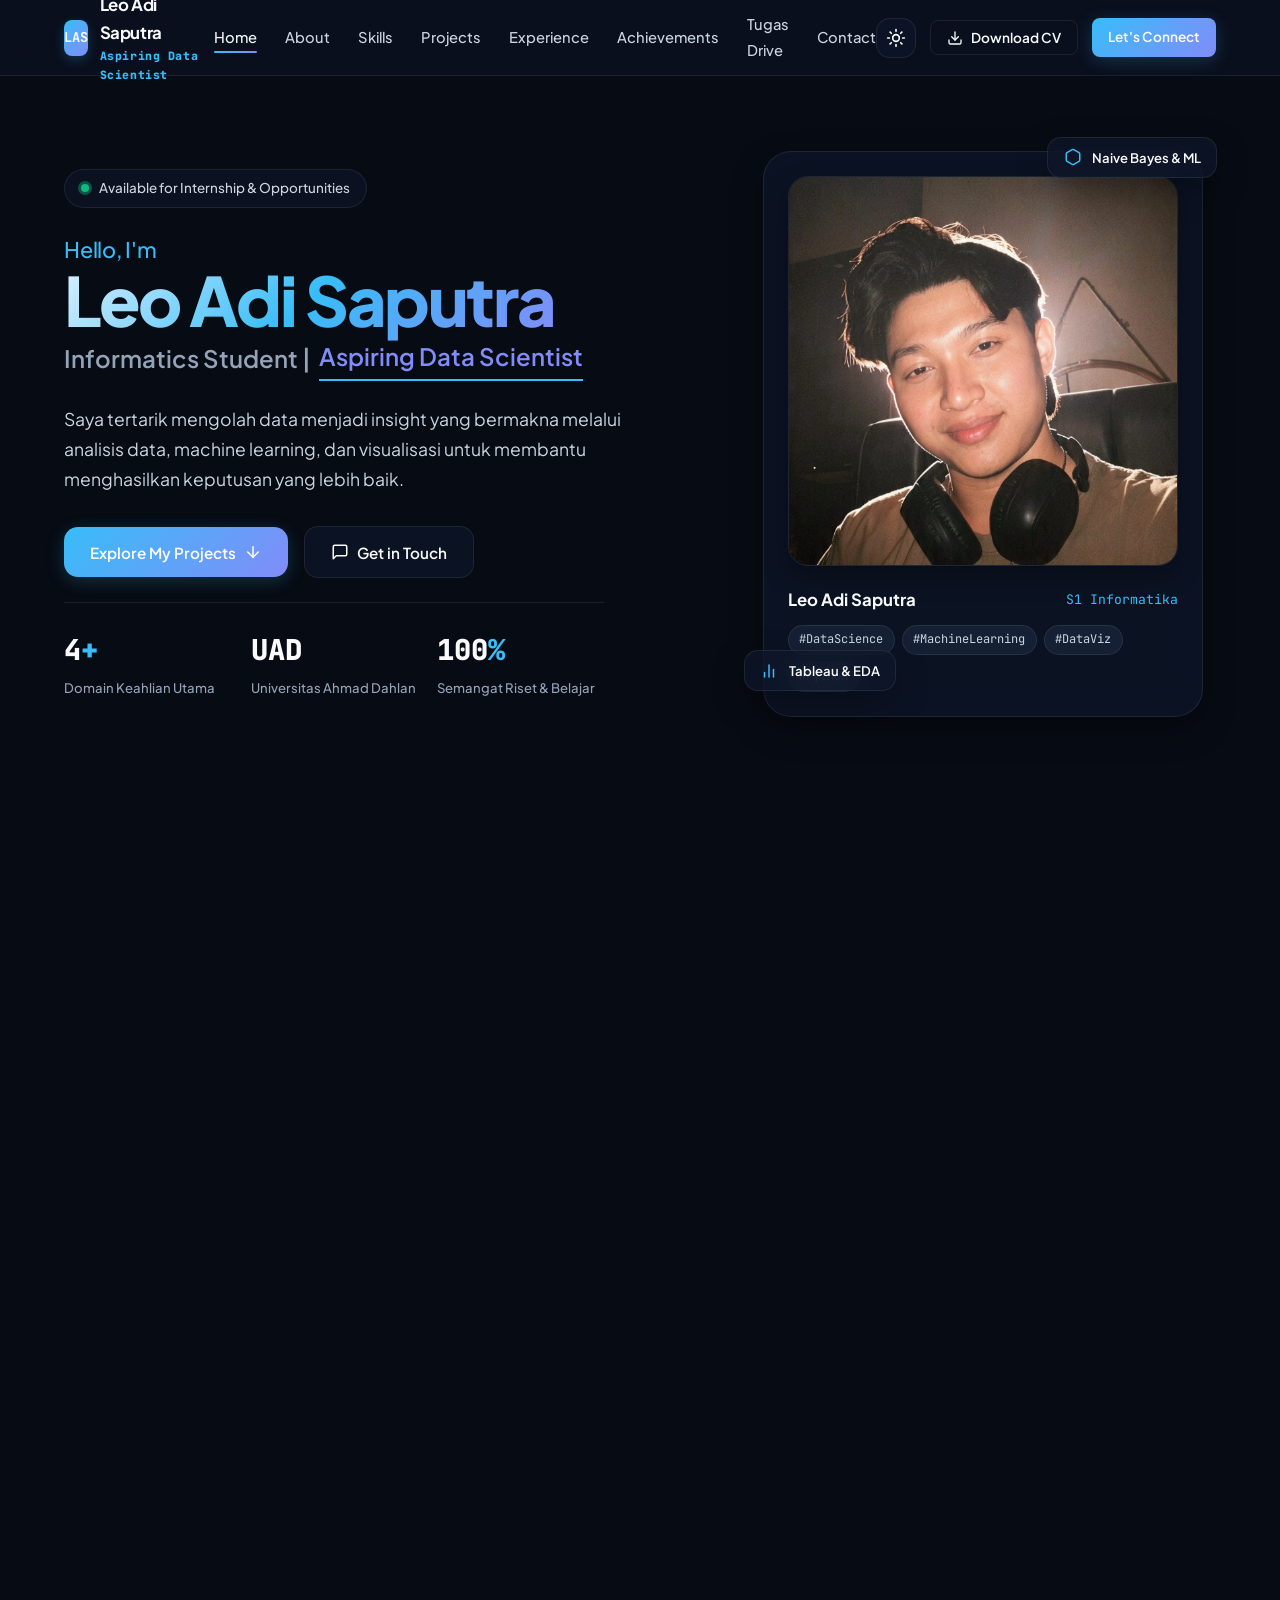
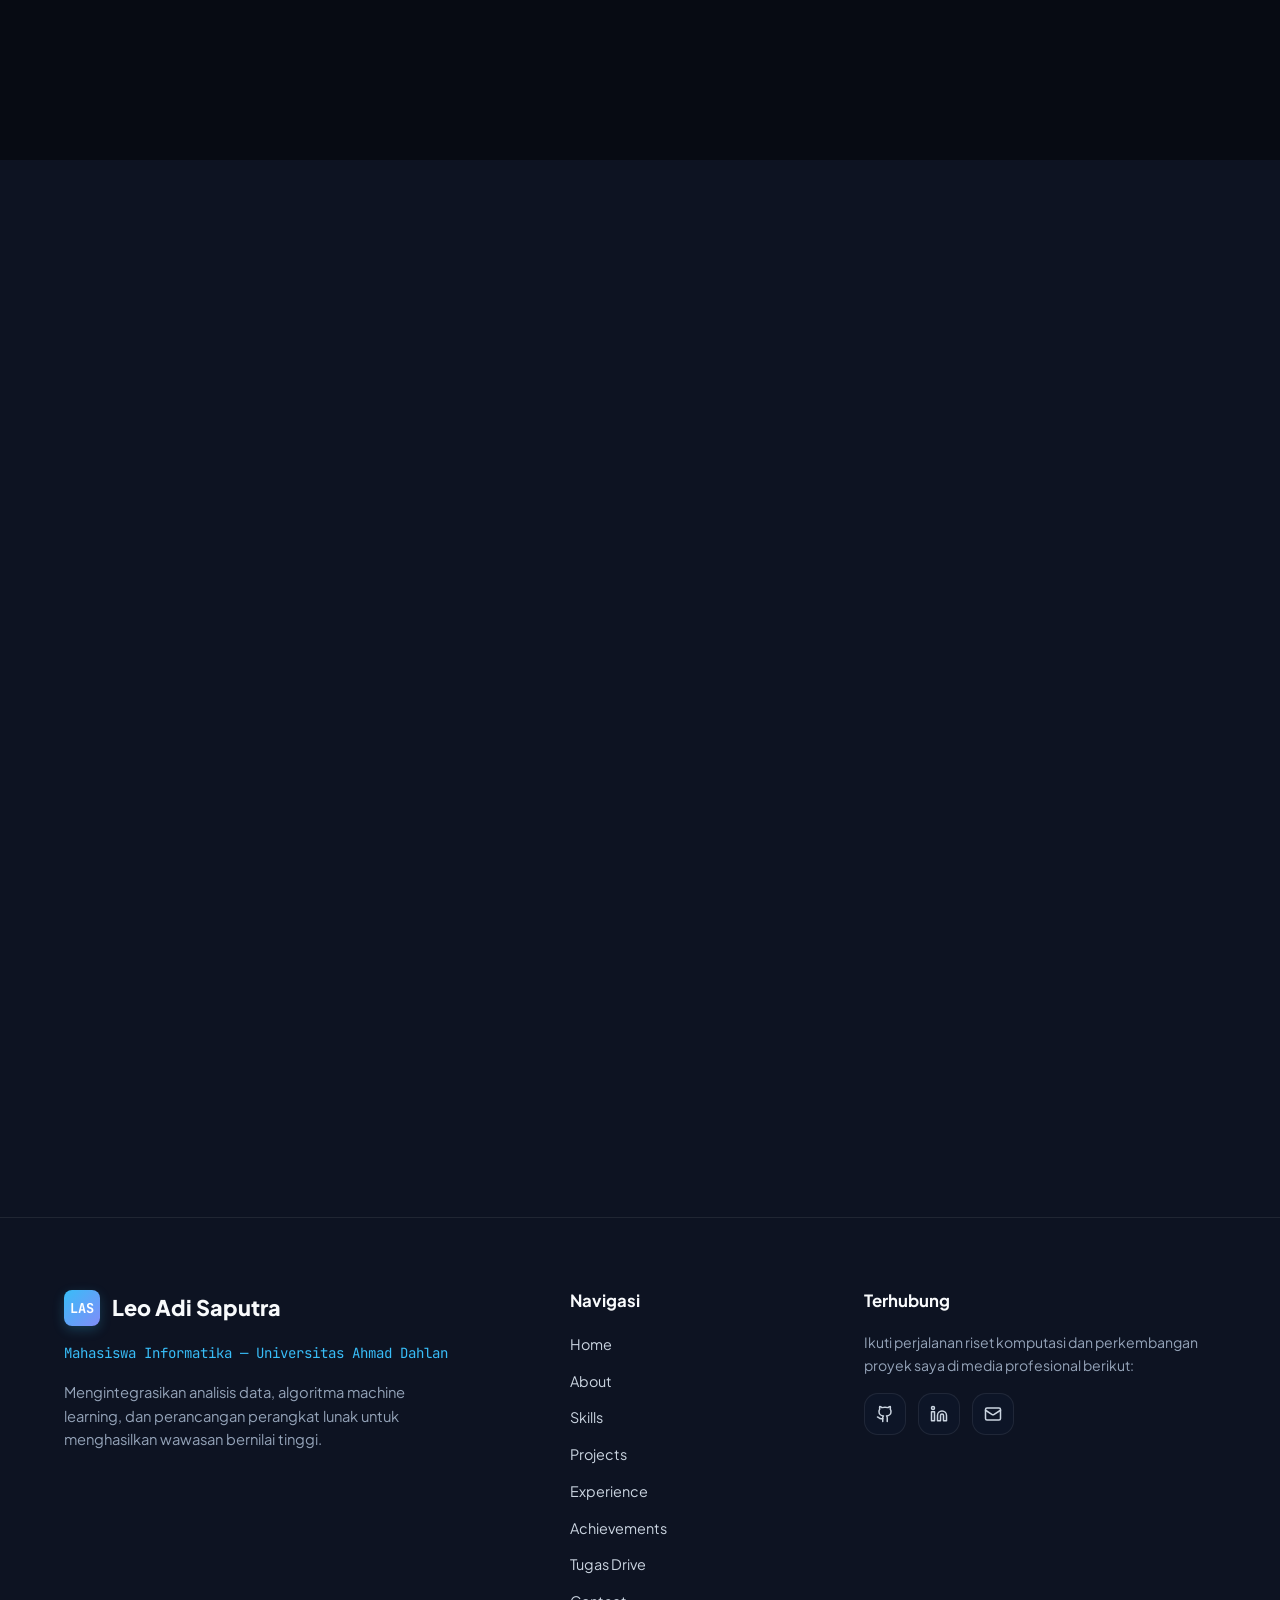
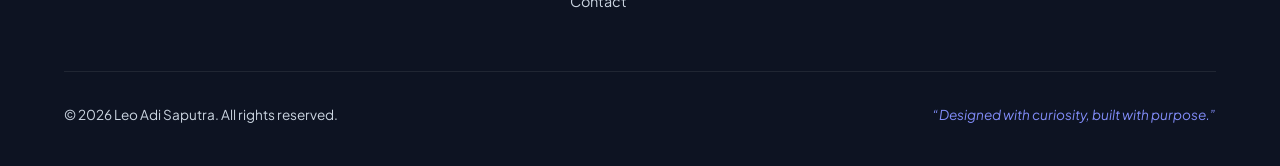
==== commit c80ed2d7: "Resolve merge conflicts" ====
--- a/index.html
+++ b/index.html
@@ -1,14 +1,10 @@
 <!DOCTYPE html>
 <html lang="id">
-<<<<<<< HEAD
-
-=======
->>>>>>> d379ddd4c4c63aff69649ed6ca7015c0ddbac53c
+
 <head>
   <meta charset="UTF-8">
   <meta name="viewport" content="width=device-width, initial-scale=1.0">
   <title>Leo Adi Saputra | Informatics Student & Aspiring Data Scientist</title>
-<<<<<<< HEAD
 
   <!-- SEO & Open Graph Meta Tags -->
   <meta name="description"
@@ -19,36 +15,20 @@
   <meta property="og:title" content="Leo Adi Saputra | Portfolio & Data Science Showcase">
   <meta property="og:description"
     content="Portfolio pribadi dan proyek akademik Leo Adi Saputra - Mahasiswa Informatika Universitas Ahmad Dahlan.">
-=======
-  
-  <!-- SEO & Open Graph Meta Tags -->
-  <meta name="description" content="Website portofolio profesional Leo Adi Saputra, mahasiswa Program Studi Informatika di Universitas Ahmad Dahlan dengan fokus pada Data Science, Machine Learning, dan Data Visualization.">
-  <meta name="keywords" content="Leo Adi Saputra, Data Scientist, Informatika, Universitas Ahmad Dahlan, Machine Learning, Portfolio, Web Development, UAD">
-  <meta name="author" content="Leo Adi Saputra">
-  <meta property="og:title" content="Leo Adi Saputra | Portfolio & Data Science Showcase">
-  <meta property="og:description" content="Portfolio pribadi dan proyek akademik Leo Adi Saputra - Mahasiswa Informatika Universitas Ahmad Dahlan.">
->>>>>>> d379ddd4c4c63aff69649ed6ca7015c0ddbac53c
   <meta property="og:type" content="website">
   <meta property="og:image" content="assets/images/avatar.jpg">
 
   <!-- Google Fonts: Plus Jakarta Sans & JetBrains Mono -->
   <link rel="preconnect" href="https://fonts.googleapis.com">
   <link rel="preconnect" href="https://fonts.gstatic.com" crossorigin>
-<<<<<<< HEAD
   <link
     href="https://fonts.googleapis.com/css2?family=JetBrains+Mono:wght@400;500;600;700&family=Plus+Jakarta+Sans:wght@300;400;500;600;700;800&display=swap"
     rel="stylesheet">
-=======
-  <link href="https://fonts.googleapis.com/css2?family=JetBrains+Mono:wght@400;500;600;700&family=Plus+Jakarta+Sans:wght@300;400;500;600;700;800&display=swap" rel="stylesheet">
->>>>>>> d379ddd4c4c63aff69649ed6ca7015c0ddbac53c
 
   <!-- Stylesheet -->
   <link rel="stylesheet" href="css/style.css">
 </head>
-<<<<<<< HEAD
-
-=======
->>>>>>> d379ddd4c4c63aff69649ed6ca7015c0ddbac53c
+
 <body>
 
   <!-- Dynamic Interactive Particle Canvas -->
@@ -74,25 +54,18 @@
         <li><a href="#projects" class="mobile-nav-link">Projects</a></li>
         <li><a href="#experience" class="mobile-nav-link">Experience</a></li>
         <li><a href="#achievements" class="mobile-nav-link">Achievements</a></li>
-<<<<<<< HEAD
         <li><a href="#assignments" class="mobile-nav-link">Tugas Drive</a></li>
-=======
->>>>>>> d379ddd4c4c63aff69649ed6ca7015c0ddbac53c
         <li><a href="#contact" class="mobile-nav-link">Contact</a></li>
       </ul>
     </div>
     <div class="mobile-nav-actions">
       <button class="btn btn-outline btn-sm open-cv-modal-btn" style="width: 100%;">
-<<<<<<< HEAD
         <svg xmlns="http://www.w3.org/2000/svg" width="16" height="16" viewBox="0 0 24 24" fill="none"
           stroke="currentColor" stroke-width="2" stroke-linecap="round" stroke-linejoin="round">
           <path d="M21 15v4a2 2 0 0 1-2 2H5a2 2 0 0 1-2-2v-4"></path>
           <polyline points="7 10 12 15 17 10"></polyline>
           <line x1="12" y1="15" x2="12" y2="3"></line>
         </svg>
-=======
-        <svg xmlns="http://www.w3.org/2000/svg" width="16" height="16" viewBox="0 0 24 24" fill="none" stroke="currentColor" stroke-width="2" stroke-linecap="round" stroke-linejoin="round"><path d="M21 15v4a2 2 0 0 1-2 2H5a2 2 0 0 1-2-2v-4"></path><polyline points="7 10 12 15 17 10"></polyline><line x1="12" y1="15" x2="12" y2="3"></line></svg>
->>>>>>> d379ddd4c4c63aff69649ed6ca7015c0ddbac53c
         <span>Download CV</span>
       </button>
       <a href="#contact" class="btn btn-primary btn-sm" style="width: 100%;">
@@ -121,10 +94,7 @@
           <li><a href="#projects" class="nav-link">Projects</a></li>
           <li><a href="#experience" class="nav-link">Experience</a></li>
           <li><a href="#achievements" class="nav-link">Achievements</a></li>
-<<<<<<< HEAD
           <li><a href="#assignments" class="nav-link">Tugas Drive</a></li>
-=======
->>>>>>> d379ddd4c4c63aff69649ed6ca7015c0ddbac53c
           <li><a href="#contact" class="nav-link">Contact</a></li>
         </ul>
       </nav>
@@ -132,12 +102,8 @@
       <!-- Nav Actions (Theme Toggle, CV Button, CTA, Hamburger) -->
       <div class="nav-actions">
         <button id="themeToggle" class="theme-toggle" aria-label="Ubah Tema Tampilan" title="Beralih Mode Tampilan">
-<<<<<<< HEAD
           <svg xmlns="http://www.w3.org/2000/svg" width="20" height="20" viewBox="0 0 24 24" fill="none"
             stroke="currentColor" stroke-width="2" stroke-linecap="round" stroke-linejoin="round">
-=======
-          <svg xmlns="http://www.w3.org/2000/svg" width="20" height="20" viewBox="0 0 24 24" fill="none" stroke="currentColor" stroke-width="2" stroke-linecap="round" stroke-linejoin="round">
->>>>>>> d379ddd4c4c63aff69649ed6ca7015c0ddbac53c
             <circle cx="12" cy="12" r="4"></circle>
             <path d="M12 2v2"></path>
             <path d="M12 20v2"></path>
@@ -151,16 +117,12 @@
         </button>
 
         <button class="btn btn-outline btn-sm open-cv-modal-btn" aria-label="Buka Curriculum Vitae">
-<<<<<<< HEAD
           <svg xmlns="http://www.w3.org/2000/svg" width="16" height="16" viewBox="0 0 24 24" fill="none"
             stroke="currentColor" stroke-width="2" stroke-linecap="round" stroke-linejoin="round">
             <path d="M21 15v4a2 2 0 0 1-2 2H5a2 2 0 0 1-2-2v-4"></path>
             <polyline points="7 10 12 15 17 10"></polyline>
             <line x1="12" y1="15" x2="12" y2="3"></line>
           </svg>
-=======
-          <svg xmlns="http://www.w3.org/2000/svg" width="16" height="16" viewBox="0 0 24 24" fill="none" stroke="currentColor" stroke-width="2" stroke-linecap="round" stroke-linejoin="round"><path d="M21 15v4a2 2 0 0 1-2 2H5a2 2 0 0 1-2-2v-4"></path><polyline points="7 10 12 15 17 10"></polyline><line x1="12" y1="15" x2="12" y2="3"></line></svg>
->>>>>>> d379ddd4c4c63aff69649ed6ca7015c0ddbac53c
           <span>Download CV</span>
         </button>
 
@@ -202,18 +164,13 @@
           </div>
 
           <p class="hero-description">
-<<<<<<< HEAD
             Saya tertarik mengolah data menjadi insight yang bermakna melalui analisis data, machine learning, dan
             visualisasi untuk membantu menghasilkan keputusan yang lebih baik.
-=======
-            Saya tertarik mengolah data menjadi insight yang bermakna melalui analisis data, machine learning, dan visualisasi untuk membantu menghasilkan keputusan yang lebih baik.
->>>>>>> d379ddd4c4c63aff69649ed6ca7015c0ddbac53c
           </p>
 
           <div class="hero-ctas">
             <a href="#projects" class="btn btn-primary">
               <span>Explore My Projects</span>
-<<<<<<< HEAD
               <svg xmlns="http://www.w3.org/2000/svg" width="18" height="18" viewBox="0 0 24 24" fill="none"
                 stroke="currentColor" stroke-width="2" stroke-linecap="round" stroke-linejoin="round">
                 <line x1="12" y1="5" x2="12" y2="19"></line>
@@ -225,12 +182,6 @@
                 stroke="currentColor" stroke-width="2" stroke-linecap="round" stroke-linejoin="round">
                 <path d="M21 15a2 2 0 0 1-2 2H7l-4 4V5a2 2 0 0 1 2-2h14a2 2 0 0 1 2 2z"></path>
               </svg>
-=======
-              <svg xmlns="http://www.w3.org/2000/svg" width="18" height="18" viewBox="0 0 24 24" fill="none" stroke="currentColor" stroke-width="2" stroke-linecap="round" stroke-linejoin="round"><line x1="12" y1="5" x2="12" y2="19"></line><polyline points="19 12 12 19 5 12"></polyline></svg>
-            </a>
-            <a href="#contact" class="btn btn-secondary">
-              <svg xmlns="http://www.w3.org/2000/svg" width="18" height="18" viewBox="0 0 24 24" fill="none" stroke="currentColor" stroke-width="2" stroke-linecap="round" stroke-linejoin="round"><path d="M21 15a2 2 0 0 1-2 2H7l-4 4V5a2 2 0 0 1 2-2h14a2 2 0 0 1 2 2z"></path></svg>
->>>>>>> d379ddd4c4c63aff69649ed6ca7015c0ddbac53c
               <span>Get in Touch</span>
             </a>
           </div>
@@ -257,30 +208,22 @@
           <div class="hero-card">
             <!-- Floating Data Badges -->
             <div class="floating-badge floating-badge-1">
-<<<<<<< HEAD
               <svg xmlns="http://www.w3.org/2000/svg" width="18" height="18" viewBox="0 0 24 24" fill="none"
                 stroke="currentColor" stroke-width="2" stroke-linecap="round" stroke-linejoin="round">
                 <path
                   d="M21 16V8a2 2 0 0 0-1-1.73l-7-4a2 2 0 0 0-2 0l-7 4A2 2 0 0 0 3 8v8a2 2 0 0 0 1 1.73l7 4a2 2 0 0 0 2 0l7-4A2 2 0 0 0 21 16z">
                 </path>
               </svg>
-=======
-              <svg xmlns="http://www.w3.org/2000/svg" width="18" height="18" viewBox="0 0 24 24" fill="none" stroke="currentColor" stroke-width="2" stroke-linecap="round" stroke-linejoin="round"><path d="M21 16V8a2 2 0 0 0-1-1.73l-7-4a2 2 0 0 0-2 0l-7 4A2 2 0 0 0 3 8v8a2 2 0 0 0 1 1.73l7 4a2 2 0 0 0 2 0l7-4A2 2 0 0 0 21 16z"></path></svg>
->>>>>>> d379ddd4c4c63aff69649ed6ca7015c0ddbac53c
               <span>Naive Bayes & ML</span>
             </div>
 
             <div class="floating-badge floating-badge-2">
-<<<<<<< HEAD
               <svg xmlns="http://www.w3.org/2000/svg" width="18" height="18" viewBox="0 0 24 24" fill="none"
                 stroke="currentColor" stroke-width="2" stroke-linecap="round" stroke-linejoin="round">
                 <line x1="18" y1="20" x2="18" y2="10"></line>
                 <line x1="12" y1="20" x2="12" y2="4"></line>
                 <line x1="6" y1="20" x2="6" y2="14"></line>
               </svg>
-=======
-              <svg xmlns="http://www.w3.org/2000/svg" width="18" height="18" viewBox="0 0 24 24" fill="none" stroke="currentColor" stroke-width="2" stroke-linecap="round" stroke-linejoin="round"><line x1="18" y1="20" x2="18" y2="10"></line><line x1="12" y1="20" x2="12" y2="4"></line><line x1="6" y1="20" x2="6" y2="14"></line></svg>
->>>>>>> d379ddd4c4c63aff69649ed6ca7015c0ddbac53c
               <span>Tableau & EDA</span>
             </div>
 
@@ -314,12 +257,8 @@
           <span class="section-badge">// 01. ABOUT ME</span>
           <h2 class="section-title">Dedikasi Mengubah Data Menjadi Wawasan</h2>
           <p class="section-subtitle">
-<<<<<<< HEAD
             Mengenal lebih dekat latar belakang akademik, pendekatan analitis, dan aspirasi karier saya di bidang
             teknologi.
-=======
-            Mengenal lebih dekat latar belakang akademik, pendekatan analitis, dan aspirasi karier saya di bidang teknologi.
->>>>>>> d379ddd4c4c63aff69649ed6ca7015c0ddbac53c
           </p>
         </div>
 
@@ -337,7 +276,6 @@
 
             <div class="profile-meta-list">
               <div class="profile-meta-row">
-<<<<<<< HEAD
                 <svg xmlns="http://www.w3.org/2000/svg" width="18" height="18" viewBox="0 0 24 24" fill="none"
                   stroke="currentColor" stroke-width="2" stroke-linecap="round" stroke-linejoin="round">
                   <path d="M22 10v6M2 10l10-5 10 5-10 5z"></path>
@@ -360,23 +298,11 @@
                   <path d="M20 10c0 6-8 12-8 12s-8-6-8-12a8 8 0 0 1 16 0Z"></path>
                   <circle cx="12" cy="10" r="3"></circle>
                 </svg>
-=======
-                <svg xmlns="http://www.w3.org/2000/svg" width="18" height="18" viewBox="0 0 24 24" fill="none" stroke="currentColor" stroke-width="2" stroke-linecap="round" stroke-linejoin="round"><path d="M22 10v6M2 10l10-5 10 5-10 5z"></path><path d="M6 12v5c3 3 9 3 12 0v-5"></path></svg>
-                <span>Universitas Ahmad Dahlan</span>
-              </div>
-              <div class="profile-meta-row">
-                <svg xmlns="http://www.w3.org/2000/svg" width="18" height="18" viewBox="0 0 24 24" fill="none" stroke="currentColor" stroke-width="2" stroke-linecap="round" stroke-linejoin="round"><path d="M4 19.5v-15A2.5 2.5 0 0 1 6.5 2H20v20H6.5a2.5 2.5 0 0 1-2.5-2.5Z"></path><path d="M6 6h10"></path><path d="M6 10h10"></path></svg>
-                <span>Program Studi Informatika</span>
-              </div>
-              <div class="profile-meta-row">
-                <svg xmlns="http://www.w3.org/2000/svg" width="18" height="18" viewBox="0 0 24 24" fill="none" stroke="currentColor" stroke-width="2" stroke-linecap="round" stroke-linejoin="round"><path d="M20 10c0 6-8 12-8 12s-8-6-8-12a8 8 0 0 1 16 0Z"></path><circle cx="12" cy="10" r="3"></circle></svg>
->>>>>>> d379ddd4c4c63aff69649ed6ca7015c0ddbac53c
                 <span>Yogyakarta, Indonesia</span>
               </div>
             </div>
 
             <div class="profile-socials">
-<<<<<<< HEAD
               <a href="https://github.com/LeoUad" target="_blank" rel="noopener noreferrer" class="btn-icon"
                 title="GitHub Profile">
                 <svg xmlns="http://www.w3.org/2000/svg" width="18" height="18" viewBox="0 0 24 24" fill="none"
@@ -402,16 +328,6 @@
                   <rect width="20" height="16" x="2" y="4" rx="2"></rect>
                   <path d="m22 7-8.97 5.7a1.94 1.94 0 0 1-2.06 0L2 7"></path>
                 </svg>
-=======
-              <a href="https://github.com/LeoUad" target="_blank" rel="noopener noreferrer" class="btn-icon" title="GitHub Profile">
-                <svg xmlns="http://www.w3.org/2000/svg" width="18" height="18" viewBox="0 0 24 24" fill="none" stroke="currentColor" stroke-width="2" stroke-linecap="round" stroke-linejoin="round"><path d="M15 22v-4a4.8 4.8 0 0 0-1-3.5c3 0 6-2 6-5.5.08-1.25-.27-2.48-1-3.5.28-1.15.28-2.35 0-3.5 0 0-1 0-3 1.5-2.64-.5-5.36-.5-8 0C6 2 5 2 5 2c-.3 1.15-.3 2.35 0 3.5A5.403 5.403 0 0 0 4 9c0 3.5 3 5.5 6 5.5-.39.49-.68 1.05-.85 1.65-.17.6-.22 1.23-.15 1.85v4"></path><path d="M9 18c-4.51 2-5-2-7-2"></path></svg>
-              </a>
-              <a href="https://www.linkedin.com/in/leo-adi-saputra-5247bb3a6/" target="_blank" rel="noopener noreferrer" class="btn-icon" title="LinkedIn Profile">
-                <svg xmlns="http://www.w3.org/2000/svg" width="18" height="18" viewBox="0 0 24 24" fill="none" stroke="currentColor" stroke-width="2" stroke-linecap="round" stroke-linejoin="round"><path d="M16 8a6 6 0 0 1 6 6v7h-4v-7a2 2 0 0 0-2-2 2 2 0 0 0-2 2v7h-4v-7a6 6 0 0 1 6-6z"></path><rect width="4" height="12" x="2" y="9"></rect><circle cx="4" cy="4" r="2"></circle></svg>
-              </a>
-              <a href="mailto:adisaputraleo336@gmail.com" class="btn-icon" title="Kirim Email">
-                <svg xmlns="http://www.w3.org/2000/svg" width="18" height="18" viewBox="0 0 24 24" fill="none" stroke="currentColor" stroke-width="2" stroke-linecap="round" stroke-linejoin="round"><rect width="20" height="16" x="2" y="4" rx="2"></rect><path d="m22 7-8.97 5.7a1.94 1.94 0 0 1-2.06 0L2 7"></path></svg>
->>>>>>> d379ddd4c4c63aff69649ed6ca7015c0ddbac53c
               </a>
             </div>
           </div>
@@ -419,7 +335,6 @@
           <!-- Narrative Story & Pillars -->
           <div class="about-narrative fade-in-up">
             <p class="story-lead">
-<<<<<<< HEAD
               Halo! Saya <strong style="color: var(--accent-primary);">Leo Adi Saputra</strong>, mahasiswa Program Studi
               Informatika di Universitas Ahmad Dahlan. Saya memiliki minat mendalam dalam pengolahan data, pemrograman,
               kecerdasan buatan, dan pengembangan teknologi informasi modern.
@@ -434,24 +349,12 @@
             <p class="story-body">
               Pendekatan saya dalam menyelesaikan masalah didasarkan pada ketelitian eksplorasi data (EDA), pemahaman
               bisnis yang jelas, eksperimen model yang terukur, serta penulisan kode yang bersih dan terstruktur.
-=======
-              Halo! Saya <strong style="color: var(--accent-primary);">Leo Adi Saputra</strong>, mahasiswa Program Studi Informatika di Universitas Ahmad Dahlan. Saya memiliki minat mendalam dalam pengolahan data, pemrograman, kecerdasan buatan, dan pengembangan teknologi informasi modern.
-            </p>
-
-            <p class="story-body">
-              Dalam era ledakan data saat ini, data yang tidak diolah hanyalah sekadar tumpukan angka mentah. Melalui pemahaman matematika komputasi, algoritma machine learning, dan teknik visualisasi data yang komunikatif, saya berfokus untuk menemukan pola tersembunyi yang mampu memberikan jawaban atas masalah nyata.
-            </p>
-
-            <p class="story-body">
-              Pendekatan saya dalam menyelesaikan masalah didasarkan pada ketelitian eksplorasi data (EDA), pemahaman bisnis yang jelas, eksperimen model yang terukur, serta penulisan kode yang bersih dan terstruktur.
->>>>>>> d379ddd4c4c63aff69649ed6ca7015c0ddbac53c
             </p>
 
             <!-- 3 Core Pillars -->
             <div class="philosophy-grid">
               <div class="philosophy-card">
                 <div class="philosophy-icon">
-<<<<<<< HEAD
                   <svg xmlns="http://www.w3.org/2000/svg" width="22" height="22" viewBox="0 0 24 24" fill="none"
                     stroke="currentColor" stroke-width="2" stroke-linecap="round" stroke-linejoin="round">
                     <path
@@ -462,17 +365,10 @@
                 <h4>Data-Driven Mindset</h4>
                 <p>Mengedepankan data empiris dan penalaran analitis sebagai pijakan perumusan keputusan dan solusi
                   teknologi.</p>
-=======
-                  <svg xmlns="http://www.w3.org/2000/svg" width="22" height="22" viewBox="0 0 24 24" fill="none" stroke="currentColor" stroke-width="2" stroke-linecap="round" stroke-linejoin="round"><path d="M21 16V8a2 2 0 0 0-1-1.73l-7-4a2 2 0 0 0-2 0l-7 4A2 2 0 0 0 3 8v8a2 2 0 0 0 1 1.73l7 4a2 2 0 0 0 2 0l7-4A2 2 0 0 0 21 16z"></path></svg>
-                </div>
-                <h4>Data-Driven Mindset</h4>
-                <p>Mengedepankan data empiris dan penalaran analitis sebagai pijakan perumusan keputusan dan solusi teknologi.</p>
->>>>>>> d379ddd4c4c63aff69649ed6ca7015c0ddbac53c
               </div>
 
               <div class="philosophy-card">
                 <div class="philosophy-icon">
-<<<<<<< HEAD
                   <svg xmlns="http://www.w3.org/2000/svg" width="22" height="22" viewBox="0 0 24 24" fill="none"
                     stroke="currentColor" stroke-width="2" stroke-linecap="round" stroke-linejoin="round">
                     <circle cx="12" cy="12" r="10"></circle>
@@ -482,17 +378,10 @@
                 <h4>Continuous Learning</h4>
                 <p>Terus memperdalam pemahaman model machine learning, optimasi algoritma, serta ekosistem komputasi
                   modern.</p>
-=======
-                  <svg xmlns="http://www.w3.org/2000/svg" width="22" height="22" viewBox="0 0 24 24" fill="none" stroke="currentColor" stroke-width="2" stroke-linecap="round" stroke-linejoin="round"><circle cx="12" cy="12" r="10"></circle><polyline points="12 6 12 12 14 14"></polyline></svg>
-                </div>
-                <h4>Continuous Learning</h4>
-                <p>Terus memperdalam pemahaman model machine learning, optimasi algoritma, serta ekosistem komputasi modern.</p>
->>>>>>> d379ddd4c4c63aff69649ed6ca7015c0ddbac53c
               </div>
 
               <div class="philosophy-card">
                 <div class="philosophy-icon">
-<<<<<<< HEAD
                   <svg xmlns="http://www.w3.org/2000/svg" width="22" height="22" viewBox="0 0 24 24" fill="none"
                     stroke="currentColor" stroke-width="2" stroke-linecap="round" stroke-linejoin="round">
                     <polyline points="16 18 22 12 16 6"></polyline>
@@ -502,37 +391,23 @@
                 <h4>Engineering Excellence</h4>
                 <p>Membangun kode sistem yang rapi, modular, dan dapat diintegrasikan dengan aplikasi web secara
                   responsif.</p>
-=======
-                  <svg xmlns="http://www.w3.org/2000/svg" width="22" height="22" viewBox="0 0 24 24" fill="none" stroke="currentColor" stroke-width="2" stroke-linecap="round" stroke-linejoin="round"><polyline points="16 18 22 12 16 6"></polyline><polyline points="8 6 2 12 8 18"></polyline></svg>
-                </div>
-                <h4>Engineering Excellence</h4>
-                <p>Membangun kode sistem yang rapi, modular, dan dapat diintegrasikan dengan aplikasi web secara responsif.</p>
->>>>>>> d379ddd4c4c63aff69649ed6ca7015c0ddbac53c
               </div>
             </div>
 
             <!-- Education Box -->
             <div class="education-box">
               <div class="education-box-icon">
-<<<<<<< HEAD
                 <svg xmlns="http://www.w3.org/2000/svg" width="24" height="24" viewBox="0 0 24 24" fill="none"
                   stroke="currentColor" stroke-width="2" stroke-linecap="round" stroke-linejoin="round">
                   <path d="M22 10v6M2 10l10-5 10 5-10 5z"></path>
                   <path d="M6 12v5c3 3 9 3 12 0v-5"></path>
                 </svg>
-=======
-                <svg xmlns="http://www.w3.org/2000/svg" width="24" height="24" viewBox="0 0 24 24" fill="none" stroke="currentColor" stroke-width="2" stroke-linecap="round" stroke-linejoin="round"><path d="M22 10v6M2 10l10-5 10 5-10 5z"></path><path d="M6 12v5c3 3 9 3 12 0v-5"></path></svg>
->>>>>>> d379ddd4c4c63aff69649ed6ca7015c0ddbac53c
               </div>
               <div class="education-box-content">
                 <h4>Sarjana (S1) Informatika</h4>
                 <p class="inst">Universitas Ahmad Dahlan — Yogyakarta</p>
-<<<<<<< HEAD
                 <p>Fokus studi meliputi Algoritma & Pemrograman, Struktur Data, Sistem Basis Data, Statistika, Machine
                   Learning, dan Rekayasa Perangkat Lunak.</p>
-=======
-                <p>Fokus studi meliputi Algoritma & Pemrograman, Struktur Data, Sistem Basis Data, Statistika, Machine Learning, dan Rekayasa Perangkat Lunak.</p>
->>>>>>> d379ddd4c4c63aff69649ed6ca7015c0ddbac53c
               </div>
             </div>
           </div>
@@ -549,12 +424,8 @@
           <span class="section-badge">// 02. SKILLS & TECHNOLOGIES</span>
           <h2 class="section-title">Keahlian Teknis & Ekosistem Data</h2>
           <p class="section-subtitle">
-<<<<<<< HEAD
             Kategori keahlian terstruktur yang benar-benar dipelajari dan diterapkan dalam analisis, pemodelan cerdas,
             serta pengembangan sistem tanpa persentase arbitrer.
-=======
-            Kategori keahlian terstruktur yang benar-benar dipelajari dan diterapkan dalam analisis, pemodelan cerdas, serta pengembangan sistem tanpa persentase arbitrer.
->>>>>>> d379ddd4c4c63aff69649ed6ca7015c0ddbac53c
           </p>
         </div>
 
@@ -572,12 +443,8 @@
           <span class="section-badge">// 03. FEATURED PROJECTS</span>
           <h2 class="section-title">Proyek Pilihan & Studi Kasus</h2>
           <p class="section-subtitle">
-<<<<<<< HEAD
             Kumpulan proyek akademik, analisis data, machine learning, dan implementasi aplikasi berbasis komputasi
             nyata.
-=======
-            Kumpulan proyek akademik, analisis data, machine learning, dan implementasi aplikasi berbasis komputasi nyata.
->>>>>>> d379ddd4c4c63aff69649ed6ca7015c0ddbac53c
           </p>
         </div>
 
@@ -618,12 +485,8 @@
           <span class="section-badge">// 04. EXPERIENCE & EDUCATION</span>
           <h2 class="section-title">Perjalanan Akademik & Pengalaman</h2>
           <p class="section-subtitle">
-<<<<<<< HEAD
             Rekam jejak studi di Universitas Ahmad Dahlan, proyek praktikum terarah, serta keaktifan kepengurusan
             organisasi kemahasiswaan.
-=======
-            Rekam jejak studi di Universitas Ahmad Dahlan, proyek praktikum terarah, serta keaktifan kepengurusan organisasi kemahasiswaan.
->>>>>>> d379ddd4c4c63aff69649ed6ca7015c0ddbac53c
           </p>
         </div>
 
@@ -641,12 +504,8 @@
           <span class="section-badge">// 05. ACHIEVEMENTS & CERTIFICATIONS</span>
           <h2 class="section-title">Sertifikasi & Pencapaian</h2>
           <p class="section-subtitle">
-<<<<<<< HEAD
             Dokumentasi sertifikasi kompetensi, pencapaian program wirausaha nasional, kemahiran bahasa Inggris, dan
             kepemimpinan seminar. Klik pada sertifikat untuk melihat berkas resmi resolusi penuh.
-=======
-            Dokumentasi sertifikasi kompetensi, pencapaian program wirausaha nasional, kemahiran bahasa Inggris, dan kepemimpinan seminar. Klik pada sertifikat untuk melihat berkas resmi resolusi penuh.
->>>>>>> d379ddd4c4c63aff69649ed6ca7015c0ddbac53c
           </p>
         </div>
 
@@ -656,7 +515,6 @@
     </section>
 
     <!-- ==========================================================================
-<<<<<<< HEAD
          ACADEMIC DRIVE & ASSIGNMENTS REPOSITORY SECTION
          ========================================================================== -->
     <section id="assignments" class="section academic-drive-section">
@@ -782,25 +640,16 @@
     </section>
 
     <!-- ==========================================================================
-=======
->>>>>>> d379ddd4c4c63aff69649ed6ca7015c0ddbac53c
          CONTACT SECTION
          ========================================================================== -->
     <section id="contact" class="section" style="background: var(--bg-secondary);">
       <div class="container">
         <div class="section-header fade-in-up">
-<<<<<<< HEAD
           <span class="section-badge">// 07. GET IN TOUCH</span>
           <h2 class="section-title">Let's Build Something Meaningful.</h2>
           <p class="section-subtitle">
             Tertarik mendiskusikan peluang magang, proyek data science bersama, atau sekadar berbagi ide seputar
             teknologi? Kirimkan pesan melalui formulir di bawah ini.
-=======
-          <span class="section-badge">// 06. GET IN TOUCH</span>
-          <h2 class="section-title">Let's Build Something Meaningful.</h2>
-          <p class="section-subtitle">
-            Tertarik mendiskusikan peluang magang, proyek data science bersama, atau sekadar berbagi ide seputar teknologi? Kirimkan pesan melalui formulir di bawah ini.
->>>>>>> d379ddd4c4c63aff69649ed6ca7015c0ddbac53c
           </p>
         </div>
 
@@ -810,27 +659,19 @@
             <div>
               <h3>Mari Terhubung</h3>
               <p>
-<<<<<<< HEAD
                 Saya selalu terbuka untuk berdiskusi mengenai proyek analitik data, kesempatan magang (internship), atau
                 inisiatif pengembangan software inovatif.
-=======
-                Saya selalu terbuka untuk berdiskusi mengenai proyek analitik data, kesempatan magang (internship), atau inisiatif pengembangan software inovatif.
->>>>>>> d379ddd4c4c63aff69649ed6ca7015c0ddbac53c
               </p>
             </div>
 
             <div class="contact-cards-list">
               <a href="mailto:adisaputraleo336@gmail.com" class="contact-info-card">
                 <div class="contact-card-icon">
-<<<<<<< HEAD
                   <svg xmlns="http://www.w3.org/2000/svg" width="22" height="22" viewBox="0 0 24 24" fill="none"
                     stroke="currentColor" stroke-width="2" stroke-linecap="round" stroke-linejoin="round">
                     <rect width="20" height="16" x="2" y="4" rx="2"></rect>
                     <path d="m22 7-8.97 5.7a1.94 1.94 0 0 1-2.06 0L2 7"></path>
                   </svg>
-=======
-                  <svg xmlns="http://www.w3.org/2000/svg" width="22" height="22" viewBox="0 0 24 24" fill="none" stroke="currentColor" stroke-width="2" stroke-linecap="round" stroke-linejoin="round"><rect width="20" height="16" x="2" y="4" rx="2"></rect><path d="m22 7-8.97 5.7a1.94 1.94 0 0 1-2.06 0L2 7"></path></svg>
->>>>>>> d379ddd4c4c63aff69649ed6ca7015c0ddbac53c
                 </div>
                 <div class="contact-card-text">
                   <span class="contact-card-label">Email Profesional</span>
@@ -838,7 +679,6 @@
                 </div>
               </a>
 
-<<<<<<< HEAD
               <a href="https://www.linkedin.com/in/leo-adi-saputra-5247bb3a6/" target="_blank" rel="noopener noreferrer"
                 class="contact-info-card">
                 <div class="contact-card-icon">
@@ -848,11 +688,6 @@
                     <rect width="4" height="12" x="2" y="9"></rect>
                     <circle cx="4" cy="4" r="2"></circle>
                   </svg>
-=======
-              <a href="https://www.linkedin.com/in/leo-adi-saputra-5247bb3a6/" target="_blank" rel="noopener noreferrer" class="contact-info-card">
-                <div class="contact-card-icon">
-                  <svg xmlns="http://www.w3.org/2000/svg" width="22" height="22" viewBox="0 0 24 24" fill="none" stroke="currentColor" stroke-width="2" stroke-linecap="round" stroke-linejoin="round"><path d="M16 8a6 6 0 0 1 6 6v7h-4v-7a2 2 0 0 0-2-2 2 2 0 0 0-2 2v7h-4v-7a6 6 0 0 1 6-6z"></path><rect width="4" height="12" x="2" y="9"></rect><circle cx="4" cy="4" r="2"></circle></svg>
->>>>>>> d379ddd4c4c63aff69649ed6ca7015c0ddbac53c
                 </div>
                 <div class="contact-card-text">
                   <span class="contact-card-label">LinkedIn</span>
@@ -862,7 +697,6 @@
 
               <a href="https://github.com/LeoUad" target="_blank" rel="noopener noreferrer" class="contact-info-card">
                 <div class="contact-card-icon">
-<<<<<<< HEAD
                   <svg xmlns="http://www.w3.org/2000/svg" width="22" height="22" viewBox="0 0 24 24" fill="none"
                     stroke="currentColor" stroke-width="2" stroke-linecap="round" stroke-linejoin="round">
                     <path
@@ -870,9 +704,6 @@
                     </path>
                     <path d="M9 18c-4.51 2-5-2-7-2"></path>
                   </svg>
-=======
-                  <svg xmlns="http://www.w3.org/2000/svg" width="22" height="22" viewBox="0 0 24 24" fill="none" stroke="currentColor" stroke-width="2" stroke-linecap="round" stroke-linejoin="round"><path d="M15 22v-4a4.8 4.8 0 0 0-1-3.5c3 0 6-2 6-5.5.08-1.25-.27-2.48-1-3.5.28-1.15.28-2.35 0-3.5 0 0-1 0-3 1.5-2.64-.5-5.36-.5-8 0C6 2 5 2 5 2c-.3 1.15-.3 2.35 0 3.5A5.403 5.403 0 0 0 4 9c0 3.5 3 5.5 6 5.5-.39.49-.68 1.05-.85 1.65-.17.6-.22 1.23-.15 1.85v4"></path><path d="M9 18c-4.51 2-5-2-7-2"></path></svg>
->>>>>>> d379ddd4c4c63aff69649ed6ca7015c0ddbac53c
                 </div>
                 <div class="contact-card-text">
                   <span class="contact-card-label">GitHub</span>
@@ -882,15 +713,11 @@
 
               <div class="contact-info-card">
                 <div class="contact-card-icon">
-<<<<<<< HEAD
                   <svg xmlns="http://www.w3.org/2000/svg" width="22" height="22" viewBox="0 0 24 24" fill="none"
                     stroke="currentColor" stroke-width="2" stroke-linecap="round" stroke-linejoin="round">
                     <path d="M20 10c0 6-8 12-8 12s-8-6-8-12a8 8 0 0 1 16 0Z"></path>
                     <circle cx="12" cy="10" r="3"></circle>
                   </svg>
-=======
-                  <svg xmlns="http://www.w3.org/2000/svg" width="22" height="22" viewBox="0 0 24 24" fill="none" stroke="currentColor" stroke-width="2" stroke-linecap="round" stroke-linejoin="round"><path d="M20 10c0 6-8 12-8 12s-8-6-8-12a8 8 0 0 1 16 0Z"></path><circle cx="12" cy="10" r="3"></circle></svg>
->>>>>>> d379ddd4c4c63aff69649ed6ca7015c0ddbac53c
                 </div>
                 <div class="contact-card-text">
                   <span class="contact-card-label">Lokasi Domisili</span>
@@ -917,39 +744,27 @@
 
               <div class="form-group">
                 <label for="contactSubject" class="form-label">Subjek Pesan *</label>
-<<<<<<< HEAD
                 <input type="text" id="contactSubject" class="form-control"
                   placeholder="Peluang Magang / Kolaborasi Proyek" required>
-=======
-                <input type="text" id="contactSubject" class="form-control" placeholder="Peluang Magang / Kolaborasi Proyek" required>
->>>>>>> d379ddd4c4c63aff69649ed6ca7015c0ddbac53c
                 <span id="subjectError" class="form-error-msg">Subjek pesan minimal 3 karakter.</span>
               </div>
 
               <div class="form-group">
                 <label for="contactMessage" class="form-label">Isi Pesan *</label>
-<<<<<<< HEAD
                 <textarea id="contactMessage" class="form-control"
                   placeholder="Tuliskan detail pesan, kebutuhan proyek, atau tawaran Anda di sini..."
                   required></textarea>
-=======
-                <textarea id="contactMessage" class="form-control" placeholder="Tuliskan detail pesan, kebutuhan proyek, atau tawaran Anda di sini..." required></textarea>
->>>>>>> d379ddd4c4c63aff69649ed6ca7015c0ddbac53c
                 <span id="messageError" class="form-error-msg">Isi pesan minimal 10 karakter.</span>
               </div>
 
               <div class="form-submit-row">
                 <button type="submit" id="contactSubmitBtn" class="btn btn-primary">
                   <span>Send Message</span>
-<<<<<<< HEAD
                   <svg xmlns="http://www.w3.org/2000/svg" width="18" height="18" viewBox="0 0 24 24" fill="none"
                     stroke="currentColor" stroke-width="2" stroke-linecap="round" stroke-linejoin="round">
                     <line x1="22" y1="2" x2="11" y2="13"></line>
                     <polygon points="22 2 15 22 11 13 2 9 22 2"></polygon>
                   </svg>
-=======
-                  <svg xmlns="http://www.w3.org/2000/svg" width="18" height="18" viewBox="0 0 24 24" fill="none" stroke="currentColor" stroke-width="2" stroke-linecap="round" stroke-linejoin="round"><line x1="22" y1="2" x2="11" y2="13"></line><polygon points="22 2 15 22 11 13 2 9 22 2"></polygon></svg>
->>>>>>> d379ddd4c4c63aff69649ed6ca7015c0ddbac53c
                 </button>
                 <span class="form-disclaimer">Validasi aktif & terlindungi</span>
               </div>
@@ -973,12 +788,8 @@
           </div>
           <span class="footer-brand-subtitle">Mahasiswa Informatika — Universitas Ahmad Dahlan</span>
           <p class="footer-brand-desc">
-<<<<<<< HEAD
             Mengintegrasikan analisis data, algoritma machine learning, dan perancangan perangkat lunak untuk
             menghasilkan wawasan bernilai tinggi.
-=======
-            Mengintegrasikan analisis data, algoritma machine learning, dan perancangan perangkat lunak untuk menghasilkan wawasan bernilai tinggi.
->>>>>>> d379ddd4c4c63aff69649ed6ca7015c0ddbac53c
           </p>
         </div>
 
@@ -991,10 +802,7 @@
             <li><a href="#projects">Projects</a></li>
             <li><a href="#experience">Experience</a></li>
             <li><a href="#achievements">Achievements</a></li>
-<<<<<<< HEAD
             <li><a href="#assignments">Tugas Drive</a></li>
-=======
->>>>>>> d379ddd4c4c63aff69649ed6ca7015c0ddbac53c
             <li><a href="#contact">Contact</a></li>
           </ul>
         </div>
@@ -1005,7 +813,6 @@
             Ikuti perjalanan riset komputasi dan perkembangan proyek saya di media profesional berikut:
           </p>
           <div class="footer-social-grid">
-<<<<<<< HEAD
             <a href="https://github.com/LeoUad" target="_blank" rel="noopener noreferrer" class="btn-icon"
               title="GitHub">
               <svg xmlns="http://www.w3.org/2000/svg" width="18" height="18" viewBox="0 0 24 24" fill="none"
@@ -1031,16 +838,6 @@
                 <rect width="20" height="16" x="2" y="4" rx="2"></rect>
                 <path d="m22 7-8.97 5.7a1.94 1.94 0 0 1-2.06 0L2 7"></path>
               </svg>
-=======
-            <a href="https://github.com/LeoUad" target="_blank" rel="noopener noreferrer" class="btn-icon" title="GitHub">
-              <svg xmlns="http://www.w3.org/2000/svg" width="18" height="18" viewBox="0 0 24 24" fill="none" stroke="currentColor" stroke-width="2" stroke-linecap="round" stroke-linejoin="round"><path d="M15 22v-4a4.8 4.8 0 0 0-1-3.5c3 0 6-2 6-5.5.08-1.25-.27-2.48-1-3.5.28-1.15.28-2.35 0-3.5 0 0-1 0-3 1.5-2.64-.5-5.36-.5-8 0C6 2 5 2 5 2c-.3 1.15-.3 2.35 0 3.5A5.403 5.403 0 0 0 4 9c0 3.5 3 5.5 6 5.5-.39.49-.68 1.05-.85 1.65-.17.6-.22 1.23-.15 1.85v4"></path><path d="M9 18c-4.51 2-5-2-7-2"></path></svg>
-            </a>
-            <a href="https://www.linkedin.com/in/leo-adi-saputra-5247bb3a6/" target="_blank" rel="noopener noreferrer" class="btn-icon" title="LinkedIn">
-              <svg xmlns="http://www.w3.org/2000/svg" width="18" height="18" viewBox="0 0 24 24" fill="none" stroke="currentColor" stroke-width="2" stroke-linecap="round" stroke-linejoin="round"><path d="M16 8a6 6 0 0 1 6 6v7h-4v-7a2 2 0 0 0-2-2 2 2 0 0 0-2 2v7h-4v-7a6 6 0 0 1 6-6z"></path><rect width="4" height="12" x="2" y="9"></rect><circle cx="4" cy="4" r="2"></circle></svg>
-            </a>
-            <a href="mailto:adisaputraleo336@gmail.com" class="btn-icon" title="Email">
-              <svg xmlns="http://www.w3.org/2000/svg" width="18" height="18" viewBox="0 0 24 24" fill="none" stroke="currentColor" stroke-width="2" stroke-linecap="round" stroke-linejoin="round"><rect width="20" height="16" x="2" y="4" rx="2"></rect><path d="m22 7-8.97 5.7a1.94 1.94 0 0 1-2.06 0L2 7"></path></svg>
->>>>>>> d379ddd4c4c63aff69649ed6ca7015c0ddbac53c
             </a>
           </div>
         </div>
@@ -1061,15 +858,11 @@
       <div class="modal-header">
         <span id="projectModalTitle" style="font-weight: 700; font-size: 1.05rem;">Project Case Study</span>
         <button id="closeProjectModal" class="modal-close-btn" aria-label="Tutup Dialog">
-<<<<<<< HEAD
           <svg xmlns="http://www.w3.org/2000/svg" width="20" height="20" viewBox="0 0 24 24" fill="none"
             stroke="currentColor" stroke-width="2" stroke-linecap="round" stroke-linejoin="round">
             <line x1="18" y1="6" x2="6" y2="18"></line>
             <line x1="6" y1="6" x2="18" y2="18"></line>
           </svg>
-=======
-          <svg xmlns="http://www.w3.org/2000/svg" width="20" height="20" viewBox="0 0 24 24" fill="none" stroke="currentColor" stroke-width="2" stroke-linecap="round" stroke-linejoin="round"><line x1="18" y1="6" x2="6" y2="18"></line><line x1="6" y1="6" x2="18" y2="18"></line></svg>
->>>>>>> d379ddd4c4c63aff69649ed6ca7015c0ddbac53c
         </button>
       </div>
       <div id="projectModalBody" class="modal-body">
@@ -1089,15 +882,11 @@
       <div class="modal-header">
         <span id="cvModalTitle" style="font-weight: 700; font-size: 1.05rem;">Curriculum Vitae Preview</span>
         <button id="closeCVModal" class="modal-close-btn" aria-label="Tutup Dialog">
-<<<<<<< HEAD
           <svg xmlns="http://www.w3.org/2000/svg" width="20" height="20" viewBox="0 0 24 24" fill="none"
             stroke="currentColor" stroke-width="2" stroke-linecap="round" stroke-linejoin="round">
             <line x1="18" y1="6" x2="6" y2="18"></line>
             <line x1="6" y1="6" x2="18" y2="18"></line>
           </svg>
-=======
-          <svg xmlns="http://www.w3.org/2000/svg" width="20" height="20" viewBox="0 0 24 24" fill="none" stroke="currentColor" stroke-width="2" stroke-linecap="round" stroke-linejoin="round"><line x1="18" y1="6" x2="6" y2="18"></line><line x1="6" y1="6" x2="18" y2="18"></line></svg>
->>>>>>> d379ddd4c4c63aff69649ed6ca7015c0ddbac53c
         </button>
       </div>
       <div class="modal-body">
@@ -1105,7 +894,6 @@
           <div class="cv-preview-header">
             <h2 style="font-size: 1.6rem; color: var(--text-primary); margin-bottom: 0.25rem;">LEO ADI SAPUTRA</h2>
             <p style="color: var(--accent-primary); font-weight: 600;">Informatics Student | Aspiring Data Scientist</p>
-<<<<<<< HEAD
             <p style="font-size: 0.85rem; color: var(--text-muted); margin-top: 0.25rem;">Universitas Ahmad Dahlan
               &bull; Yogyakarta, Indonesia &bull; adisaputraleo336@gmail.com</p>
           </div>
@@ -1152,36 +940,6 @@
             <p style="font-size: 0.82rem; color: var(--accent-primary);">
               <strong>Petunjuk Pemilik Website:</strong> Anda dapat meletakkan file berkas PDF resume resmi Anda di
               <code>assets/cv.pdf</code> untuk mengaktifkan unduhan berkas PDF langsung.
-=======
-            <p style="font-size: 0.85rem; color: var(--text-muted); margin-top: 0.25rem;">Universitas Ahmad Dahlan &bull; Yogyakarta, Indonesia &bull; adisaputraleo336@gmail.com</p>
-          </div>
-
-          <div>
-            <h4 style="color: var(--text-primary); font-size: 1rem; margin-bottom: 0.4rem; text-transform: uppercase; font-family: var(--font-mono); letter-spacing: 0.05em;">Ringkasan Profesional</h4>
-            <p style="line-height: 1.6;">Mahasiswa Informatika dengan minat kuat dalam Data Science, Machine Learning, dan visualisasi data interaktif. Terbiasa mengolah dataset, melakukan preprocessing, serta membangun model klasifikasi dan antarmuka web sistem.</p>
-          </div>
-
-          <div>
-            <h4 style="color: var(--text-primary); font-size: 1rem; margin-bottom: 0.4rem; text-transform: uppercase; font-family: var(--font-mono); letter-spacing: 0.05em;">Pendidikan</h4>
-            <p><strong style="color: var(--text-primary);">S1 Informatika — Universitas Ahmad Dahlan</strong> (2023 — Sekarang)</p>
-            <p style="font-size: 0.85rem; color: var(--text-muted);">Mata Kuliah Utama: Algoritma & Pemrograman, Struktur Data, Basis Data, Statistika, Machine Learning.</p>
-          </div>
-
-          <div>
-            <h4 style="color: var(--text-primary); font-size: 1rem; margin-bottom: 0.4rem; text-transform: uppercase; font-family: var(--font-mono); letter-spacing: 0.05em;">Pengalaman Organisasi</h4>
-            <p><strong style="color: var(--text-primary);">Divisi Kominfo — LSO Futsal Universitas Ahmad Dahlan</strong> (2023 — Sekarang)</p>
-            <p style="font-size: 0.85rem; color: var(--text-muted);">Bertanggung jawab dalam pengelolaan publikasi media sosial resmi, diseminasi informasi turnamen/kegiatan, dan dokumentasi visual organisasi.</p>
-          </div>
-
-          <div>
-            <h4 style="color: var(--text-primary); font-size: 1rem; margin-bottom: 0.4rem; text-transform: uppercase; font-family: var(--font-mono); letter-spacing: 0.05em;">Keahlian Teknis Kunci</h4>
-            <p style="line-height: 1.6;">Python, C++, SQL, Machine Learning (Naive Bayes), Tableau, Matplotlib, Data Cleaning & Preprocessing, HTML, CSS, JavaScript, Git & GitHub.</p>
-          </div>
-
-          <div style="background: rgba(56, 189, 248, 0.08); border: 1px dashed var(--accent-primary); padding: 1rem; border-radius: var(--radius-md);">
-            <p style="font-size: 0.82rem; color: var(--accent-primary);">
-              <strong>Petunjuk Pemilik Website:</strong> Anda dapat meletakkan file berkas PDF resume resmi Anda di <code>assets/cv.pdf</code> untuk mengaktifkan unduhan berkas PDF langsung.
->>>>>>> d379ddd4c4c63aff69649ed6ca7015c0ddbac53c
             </p>
           </div>
         </div>
@@ -1189,16 +947,12 @@
       <div class="modal-footer">
         <button class="btn btn-secondary btn-sm" onclick="closeCVModal()">Tutup</button>
         <button id="downloadCVBtn" class="btn btn-primary btn-sm">
-<<<<<<< HEAD
           <svg xmlns="http://www.w3.org/2000/svg" width="16" height="16" viewBox="0 0 24 24" fill="none"
             stroke="currentColor" stroke-width="2" stroke-linecap="round" stroke-linejoin="round">
             <path d="M21 15v4a2 2 0 0 1-2 2H5a2 2 0 0 1-2-2v-4"></path>
             <polyline points="7 10 12 15 17 10"></polyline>
             <line x1="12" y1="15" x2="12" y2="3"></line>
           </svg>
-=======
-          <svg xmlns="http://www.w3.org/2000/svg" width="16" height="16" viewBox="0 0 24 24" fill="none" stroke="currentColor" stroke-width="2" stroke-linecap="round" stroke-linejoin="round"><path d="M21 15v4a2 2 0 0 1-2 2H5a2 2 0 0 1-2-2v-4"></path><polyline points="7 10 12 15 17 10"></polyline><line x1="12" y1="15" x2="12" y2="3"></line></svg>
->>>>>>> d379ddd4c4c63aff69649ed6ca7015c0ddbac53c
           <span>Download PDF</span>
         </button>
       </div>
@@ -1213,7 +967,6 @@
       <div class="modal-header">
         <span id="certModalTitle" style="font-weight: 700; font-size: 1.05rem;">Pratinjau Sertifikat</span>
         <button id="closeCertModal" class="modal-close-btn" aria-label="Tutup Dialog">
-<<<<<<< HEAD
           <svg xmlns="http://www.w3.org/2000/svg" width="20" height="20" viewBox="0 0 24 24" fill="none"
             stroke="currentColor" stroke-width="2" stroke-linecap="round" stroke-linejoin="round">
             <line x1="18" y1="6" x2="6" y2="18"></line>
@@ -1235,37 +988,18 @@
           </div>
           <p id="certModalIssuer"
             style="font-size: 0.92rem; color: var(--accent-primary); font-weight: 600; margin-bottom: 0.75rem;"></p>
-=======
-          <svg xmlns="http://www.w3.org/2000/svg" width="20" height="20" viewBox="0 0 24 24" fill="none" stroke="currentColor" stroke-width="2" stroke-linecap="round" stroke-linejoin="round"><line x1="18" y1="6" x2="6" y2="18"></line><line x1="6" y1="6" x2="18" y2="18"></line></svg>
-        </button>
-      </div>
-      <div id="certModalBody" class="modal-body" style="padding: 1.5rem;">
-        <div style="background: rgba(0,0,0,0.3); border-radius: var(--radius-md); padding: 0.5rem; display: flex; justify-content: center; align-items: center; min-height: 250px;">
-          <img id="certModalImg" src="" alt="Sertifikat" style="width: 100%; max-height: 70vh; object-fit: contain; border-radius: var(--radius-sm); box-shadow: 0 10px 30px rgba(0,0,0,0.5);">
-        </div>
-        <div style="margin-top: 1.25rem;">
-          <div style="display: flex; align-items: center; justify-content: space-between; gap: 1rem; flex-wrap: wrap; margin-bottom: 0.5rem;">
-            <h4 id="certModalHeading" style="font-size: 1.2rem; color: var(--text-primary); font-weight: 700;"></h4>
-            <span id="certModalDate" class="achievement-date"></span>
-          </div>
-          <p id="certModalIssuer" style="font-size: 0.92rem; color: var(--accent-primary); font-weight: 600; margin-bottom: 0.75rem;"></p>
->>>>>>> d379ddd4c4c63aff69649ed6ca7015c0ddbac53c
           <p id="certModalDesc" style="font-size: 0.88rem; color: var(--text-secondary); line-height: 1.6;"></p>
         </div>
       </div>
       <div class="modal-footer">
         <button class="btn btn-secondary btn-sm" onclick="closeCertModal()">Tutup</button>
         <a id="certModalFullLink" href="" target="_blank" class="btn btn-primary btn-sm">
-<<<<<<< HEAD
           <svg xmlns="http://www.w3.org/2000/svg" width="16" height="16" viewBox="0 0 24 24" fill="none"
             stroke="currentColor" stroke-width="2" stroke-linecap="round" stroke-linejoin="round">
             <path d="M18 13v6a2 2 0 0 1-2 2H5a2 2 0 0 1-2-2V8a2 2 0 0 1 2-2h6"></path>
             <polyline points="15 3 21 3 21 9"></polyline>
             <line x1="10" y1="14" x2="21" y2="3"></line>
           </svg>
-=======
-          <svg xmlns="http://www.w3.org/2000/svg" width="16" height="16" viewBox="0 0 24 24" fill="none" stroke="currentColor" stroke-width="2" stroke-linecap="round" stroke-linejoin="round"><path d="M18 13v6a2 2 0 0 1-2 2H5a2 2 0 0 1-2-2V8a2 2 0 0 1 2-2h6"></path><polyline points="15 3 21 3 21 9"></polyline><line x1="10" y1="14" x2="21" y2="3"></line></svg>
->>>>>>> d379ddd4c4c63aff69649ed6ca7015c0ddbac53c
           <span>Buka Resolusi Penuh</span>
         </a>
       </div>
@@ -1274,14 +1008,10 @@
 
   <!-- Floating Back to Top Button -->
   <button id="backToTop" class="back-to-top" aria-label="Kembali ke atas" title="Kembali ke atas">
-<<<<<<< HEAD
     <svg xmlns="http://www.w3.org/2000/svg" width="20" height="20" viewBox="0 0 24 24" fill="none" stroke="currentColor"
       stroke-width="2" stroke-linecap="round" stroke-linejoin="round">
       <polyline points="18 15 12 9 6 15"></polyline>
     </svg>
-=======
-    <svg xmlns="http://www.w3.org/2000/svg" width="20" height="20" viewBox="0 0 24 24" fill="none" stroke="currentColor" stroke-width="2" stroke-linecap="round" stroke-linejoin="round"><polyline points="18 15 12 9 6 15"></polyline></svg>
->>>>>>> d379ddd4c4c63aff69649ed6ca7015c0ddbac53c
   </button>
 
   <!-- Notification Toasts Container -->
@@ -1291,9 +1021,5 @@
   <script src="data/portfolio-data.js"></script>
   <script src="js/main.js"></script>
 </body>
-<<<<<<< HEAD
-
-</html>
-=======
-</html>
->>>>>>> d379ddd4c4c63aff69649ed6ca7015c0ddbac53c
+
+</html>
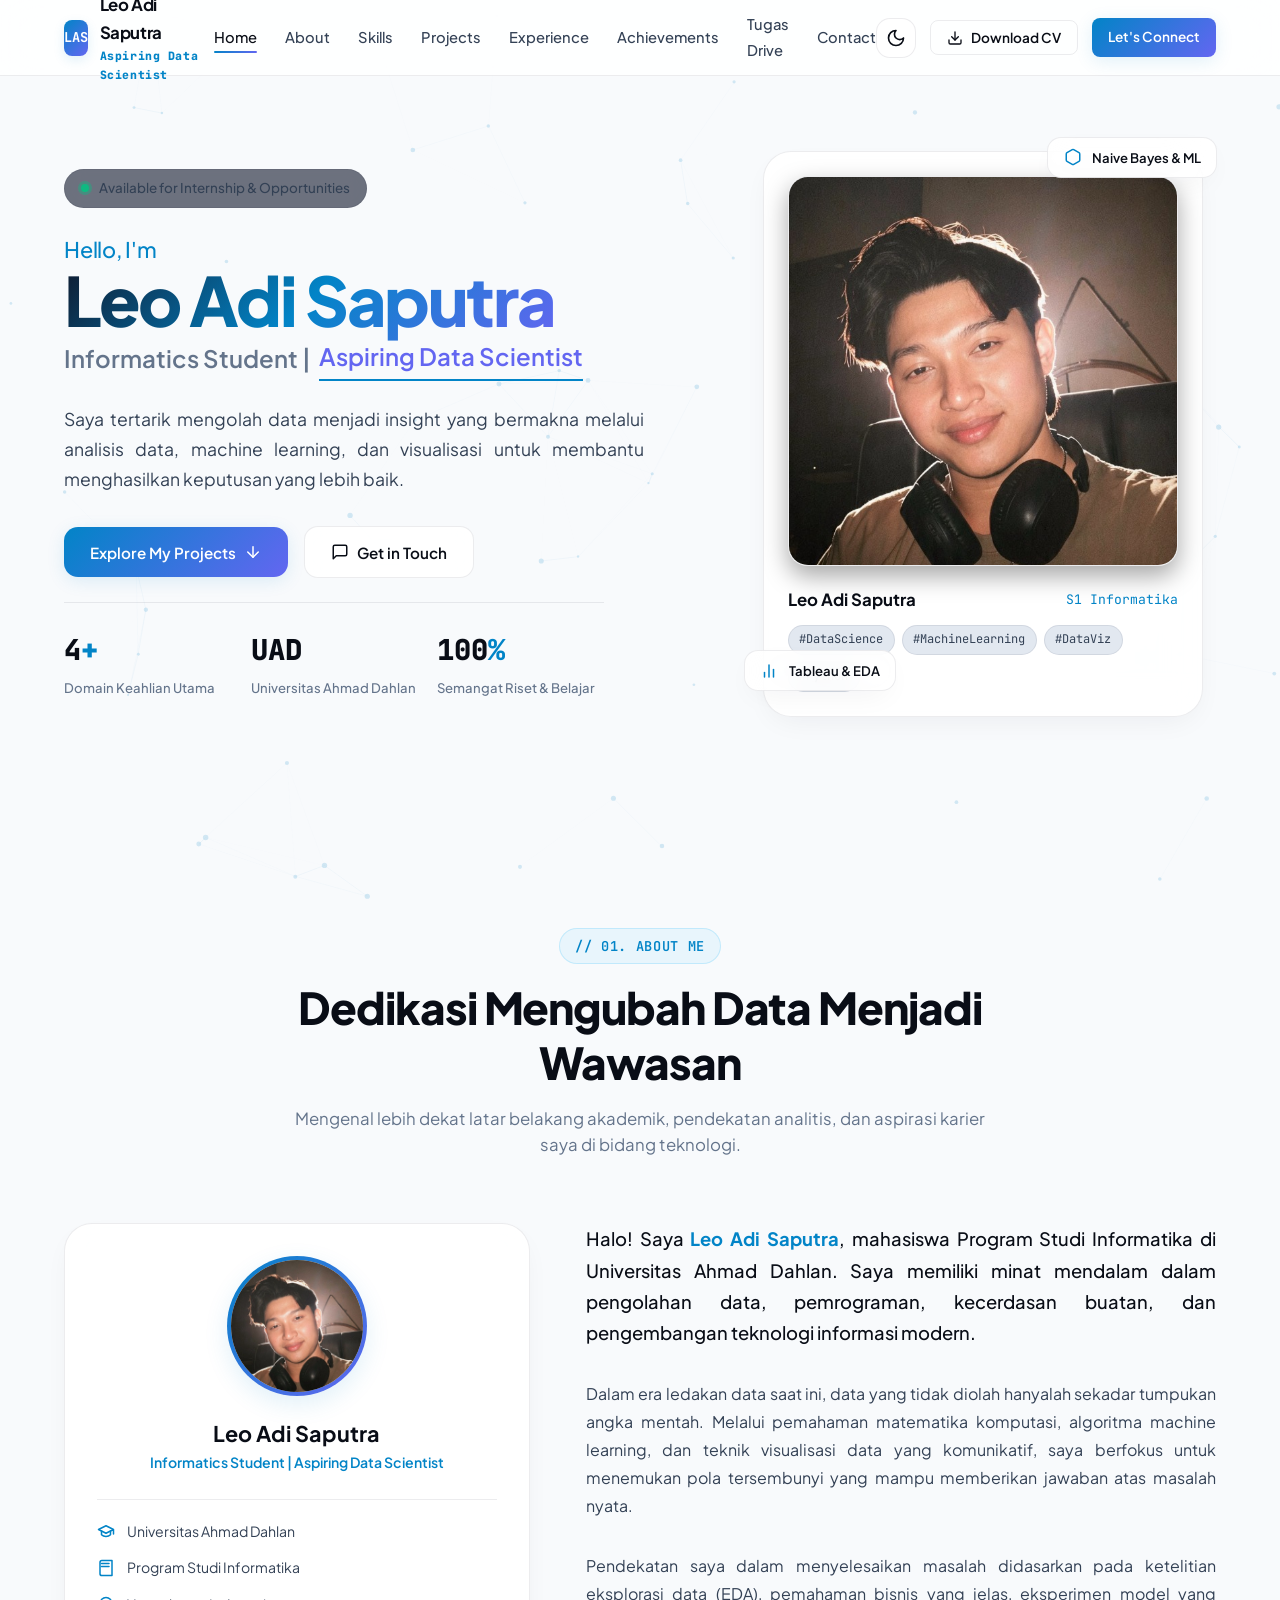
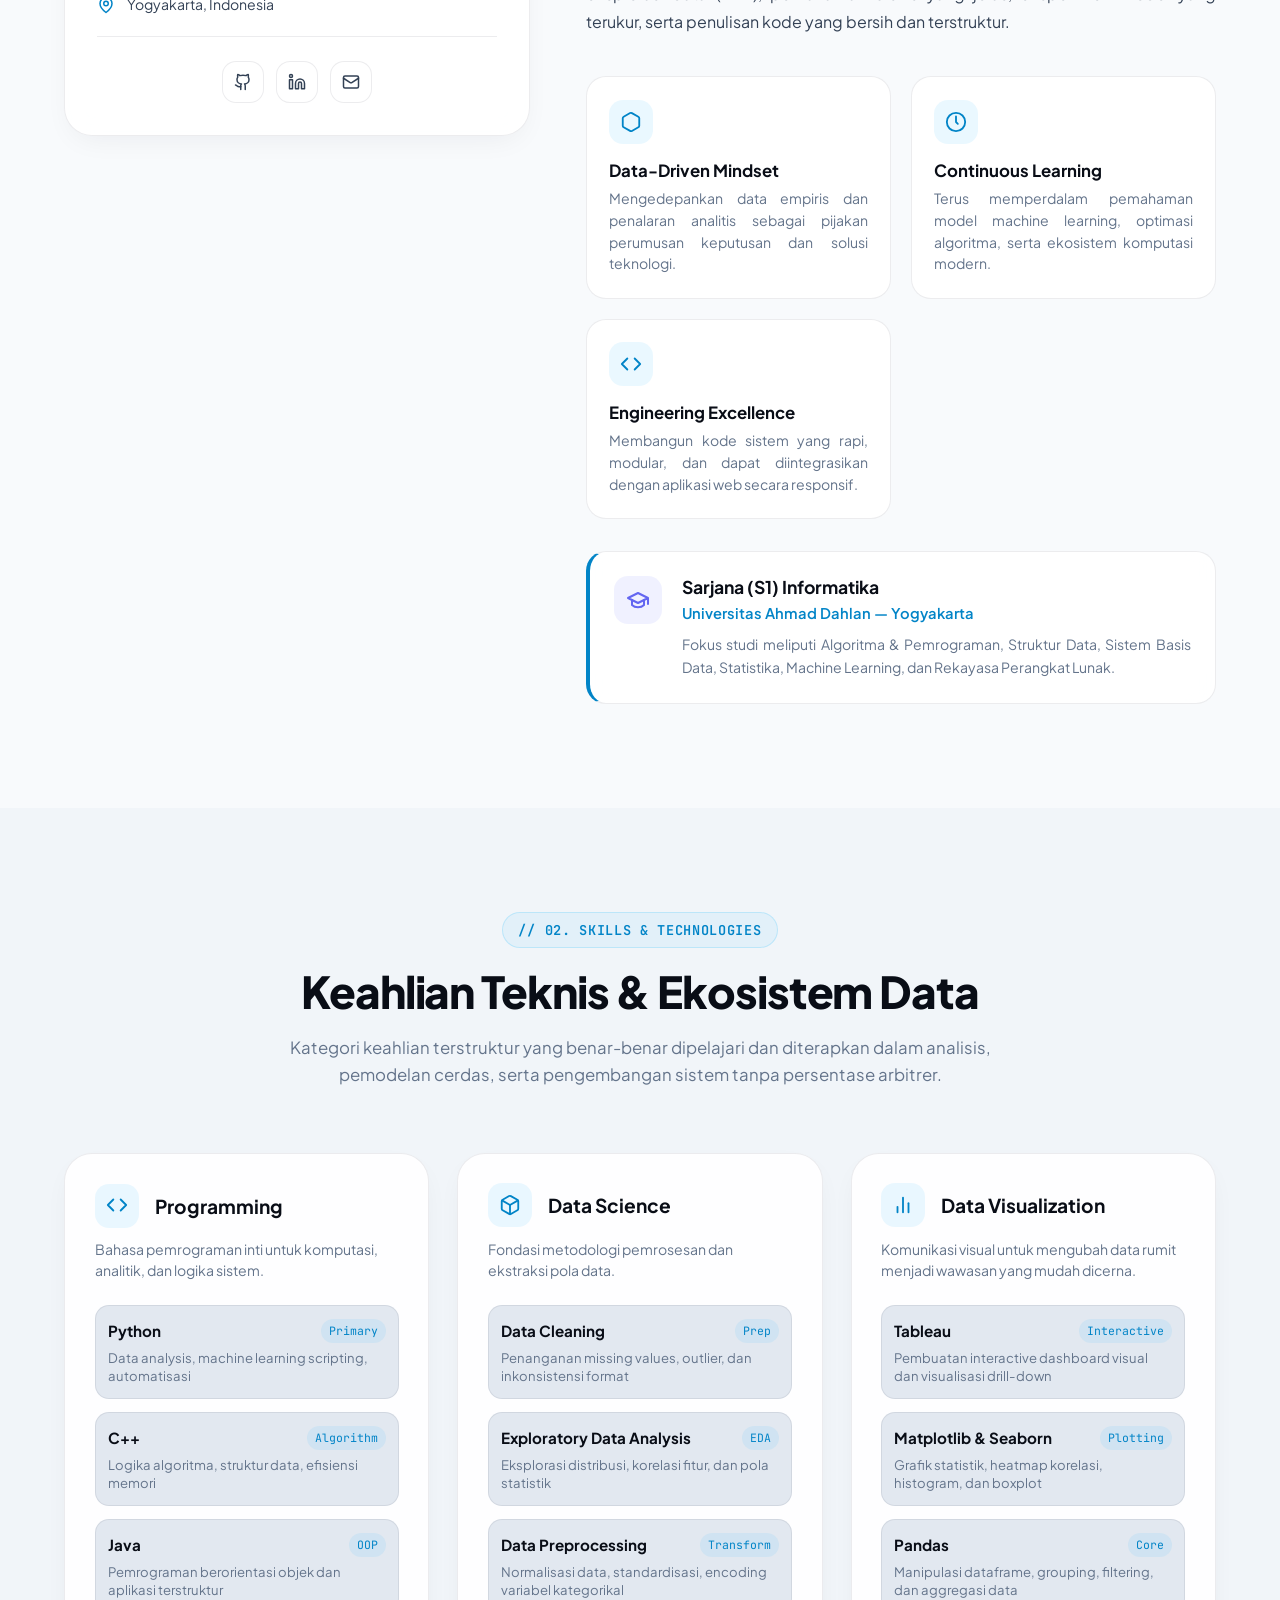
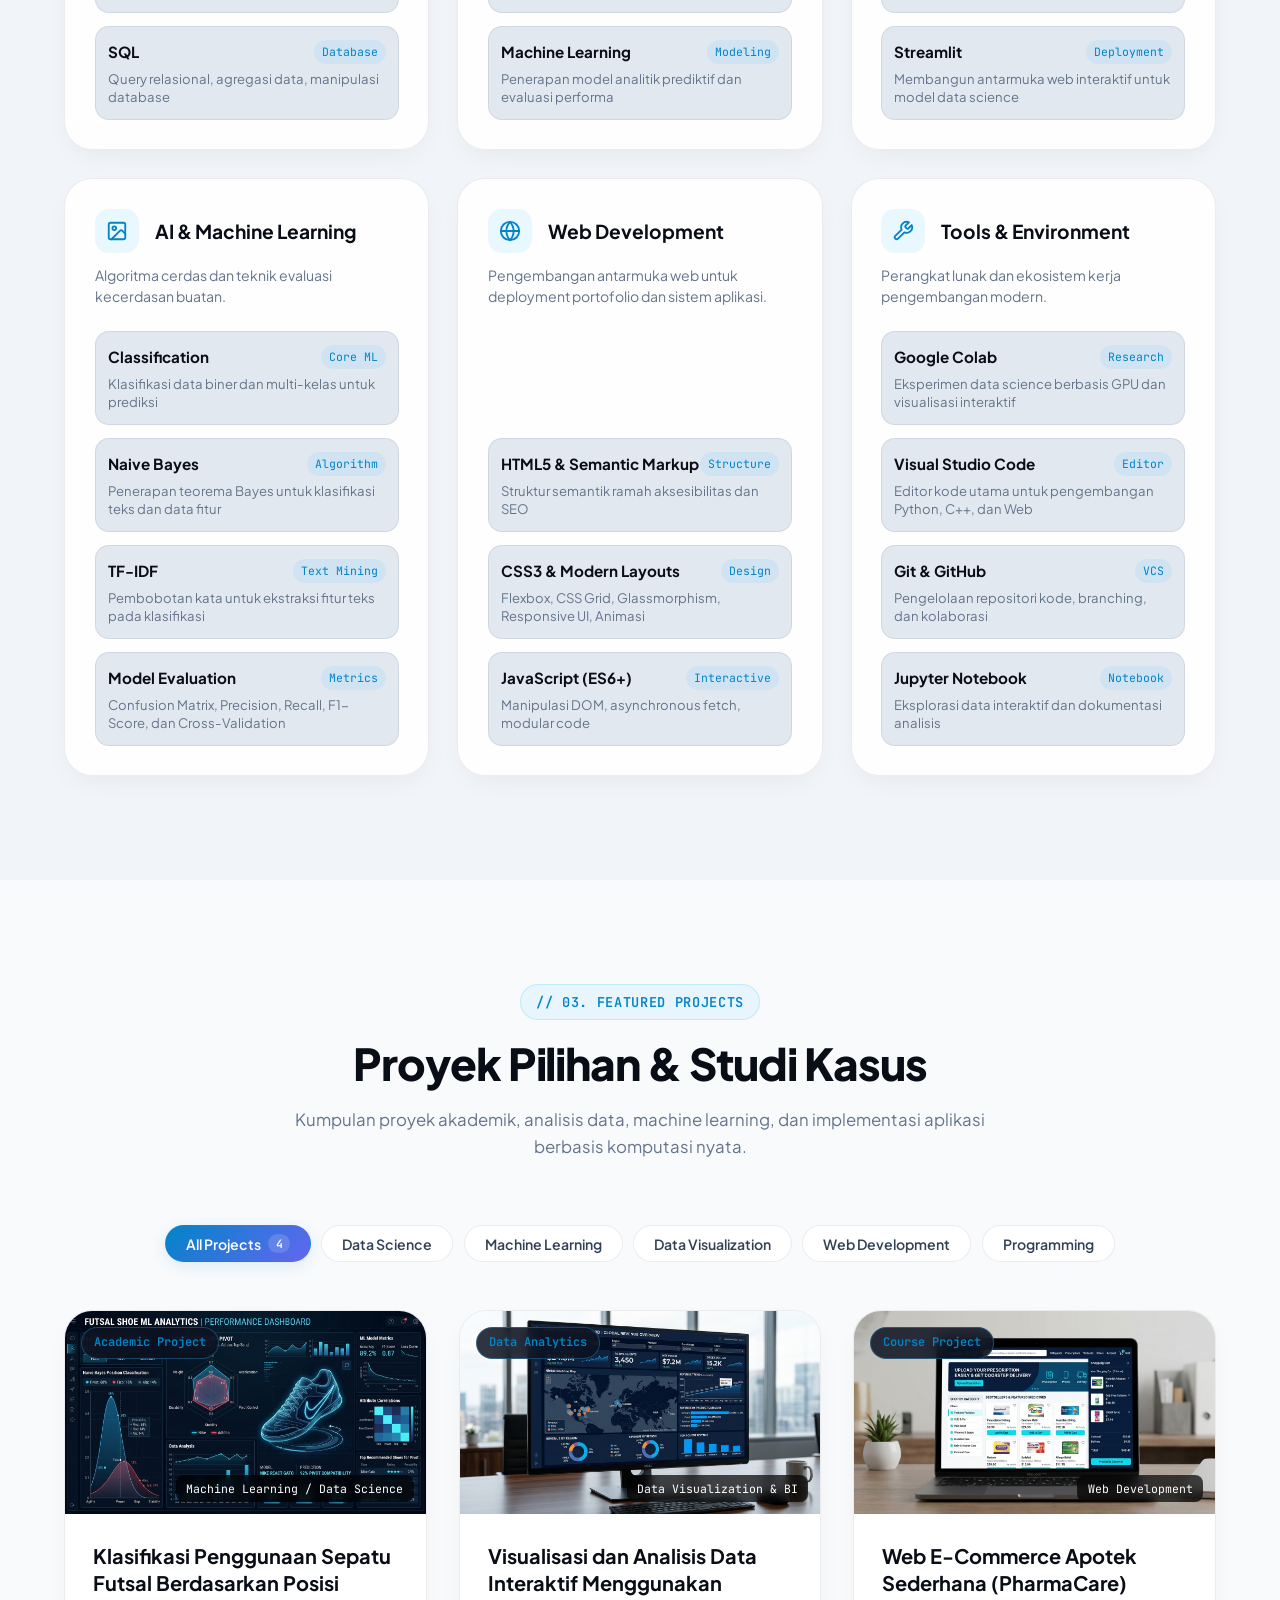
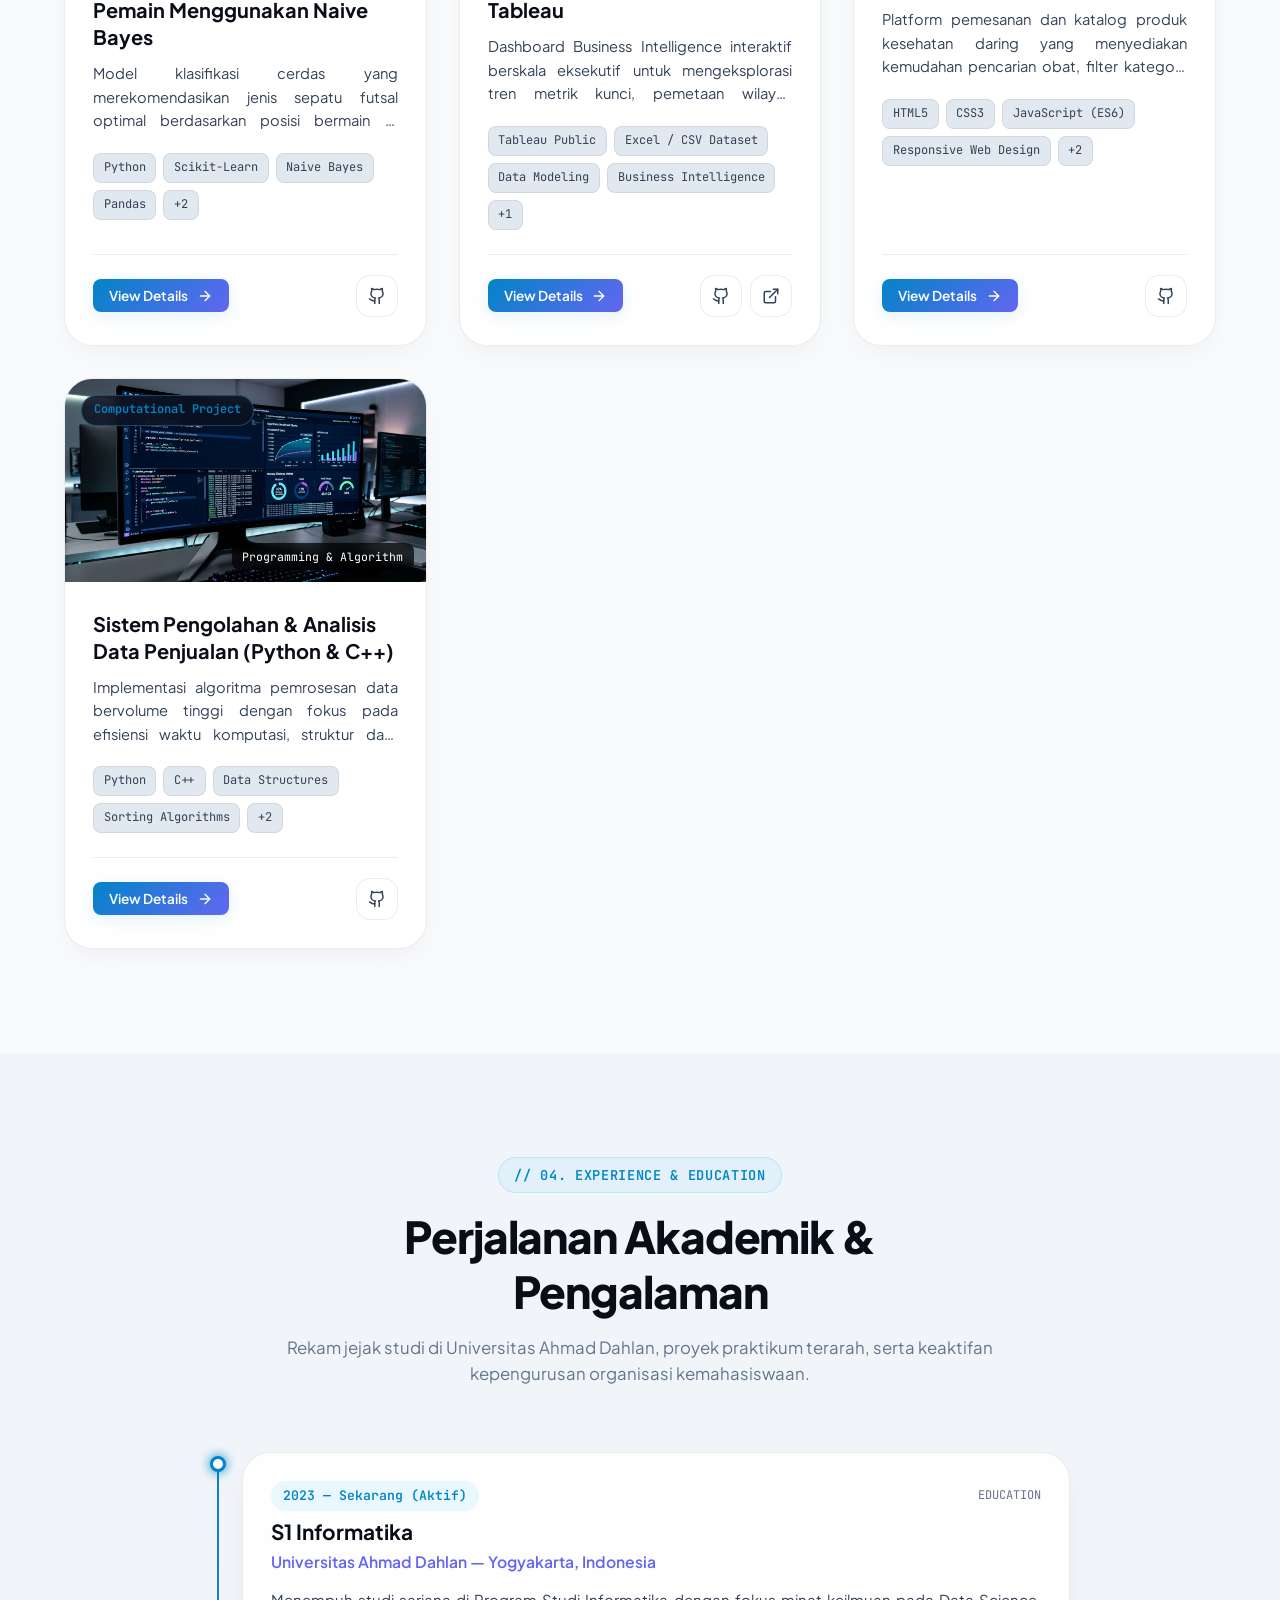
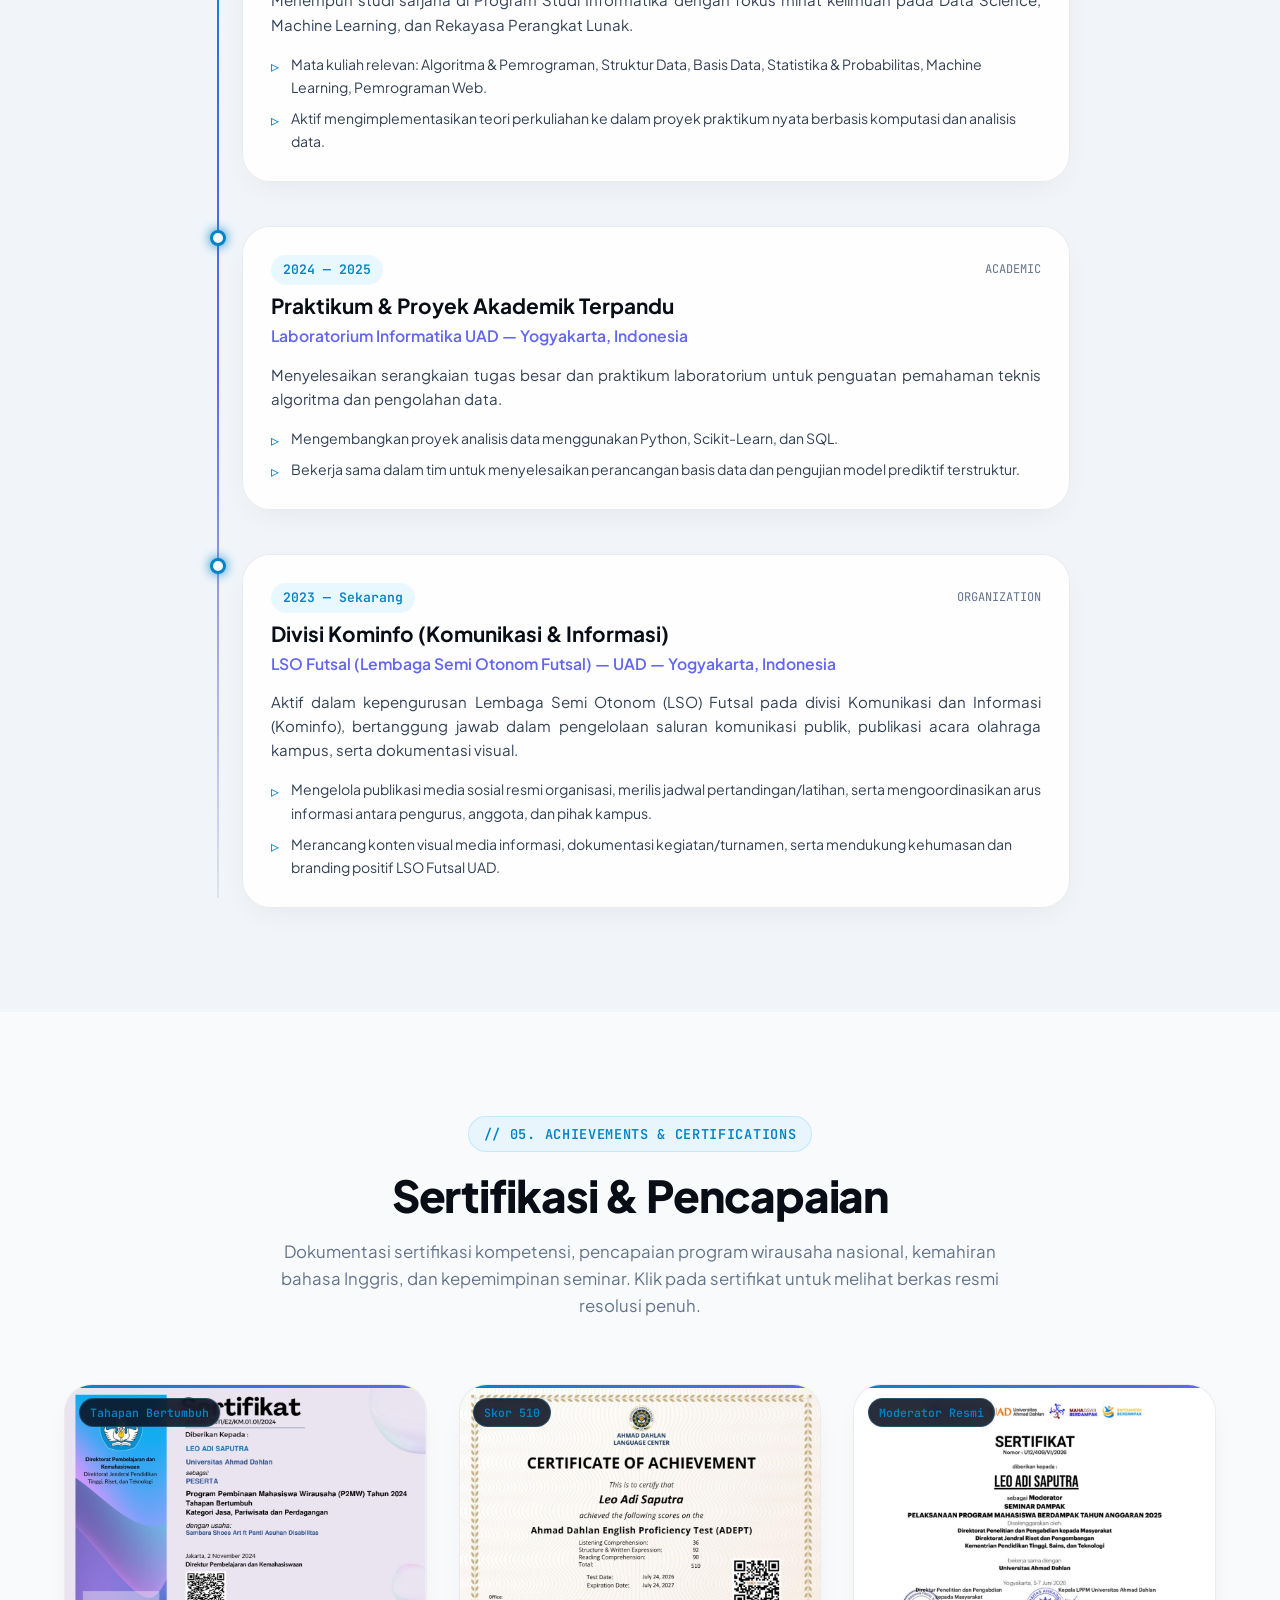
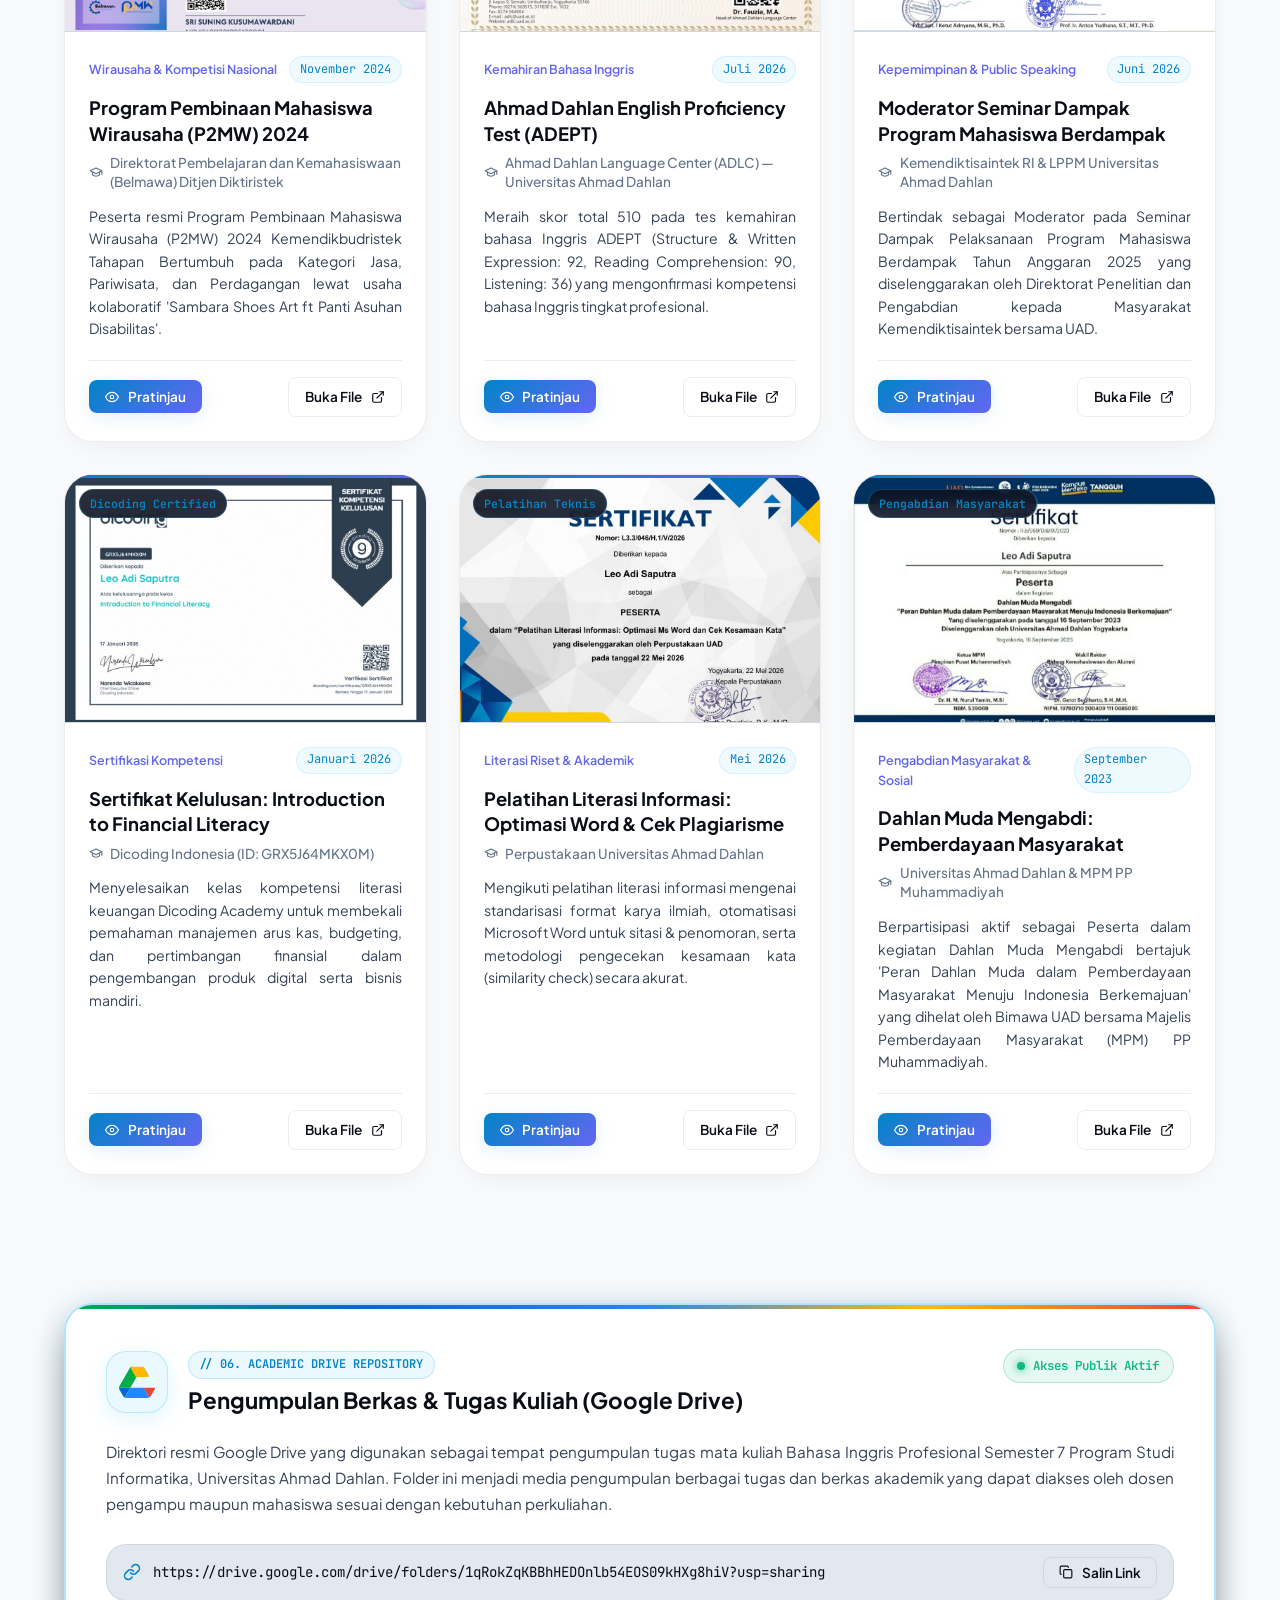
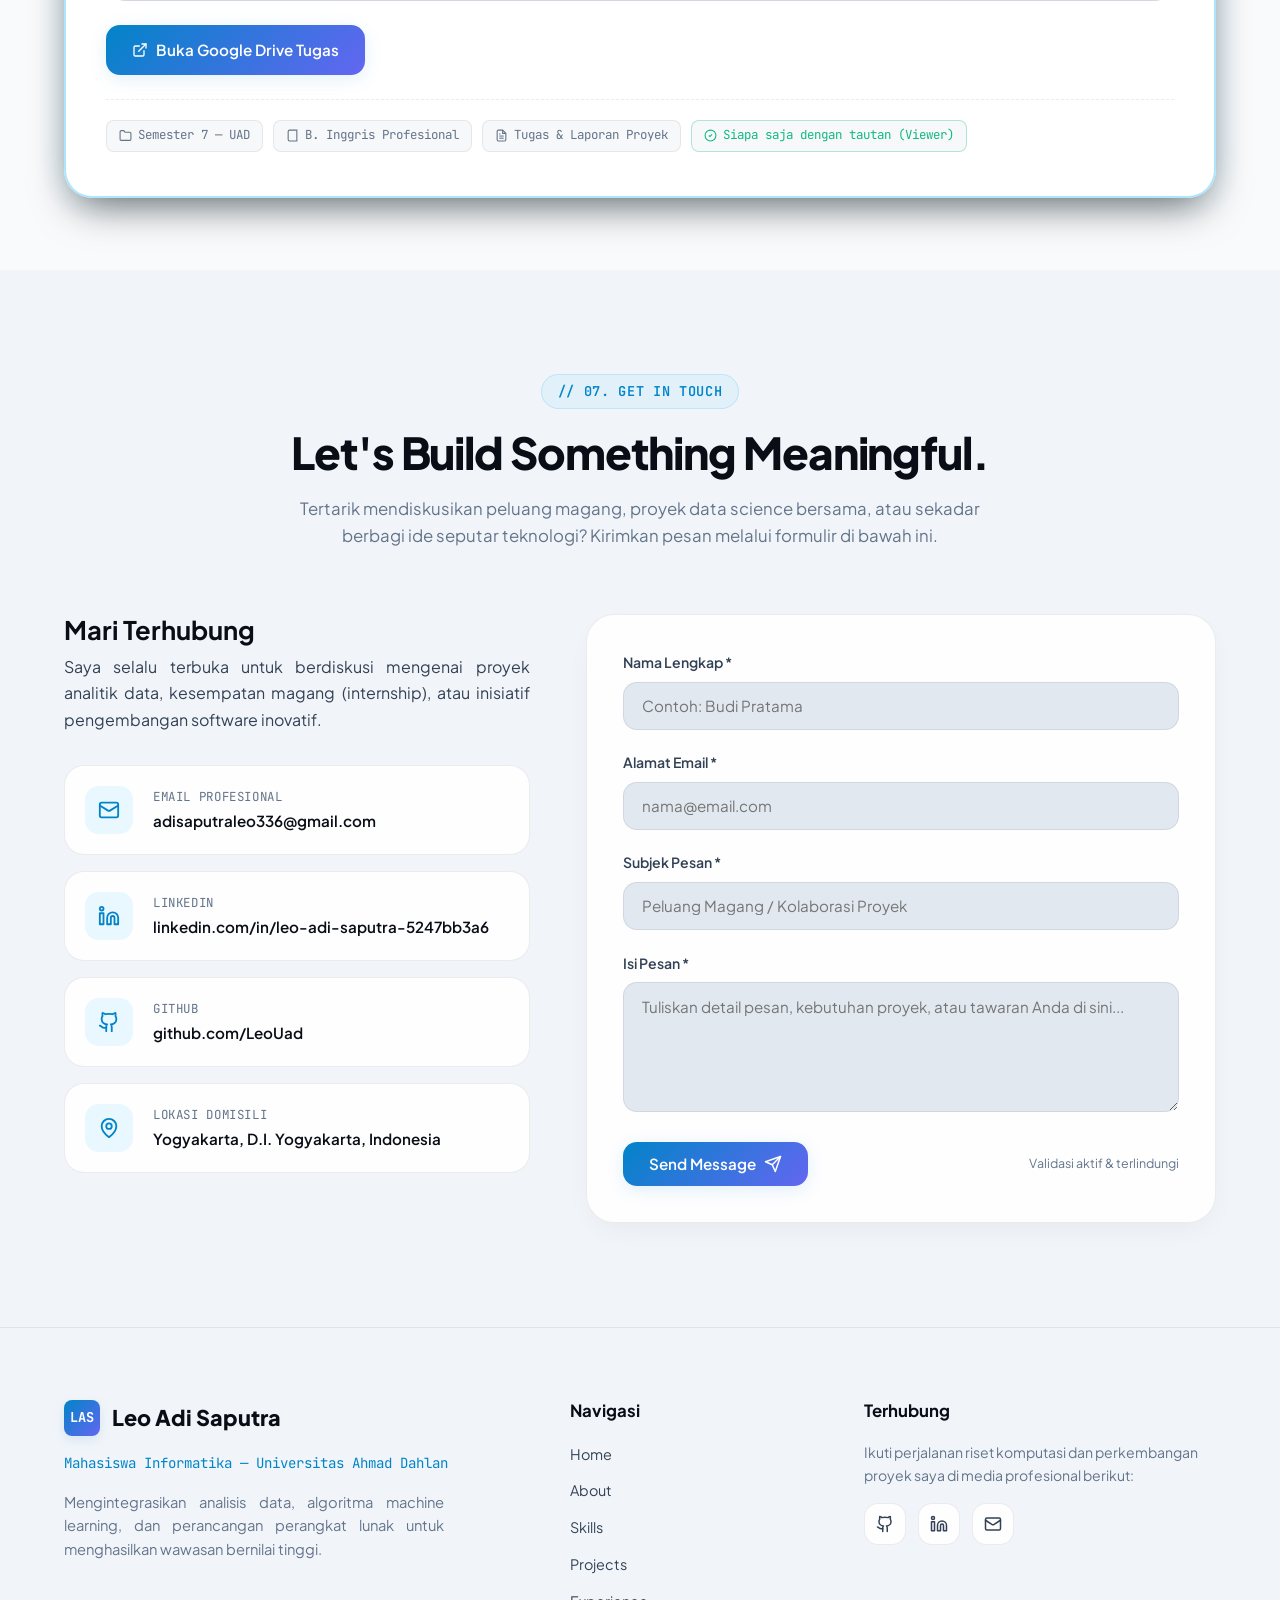
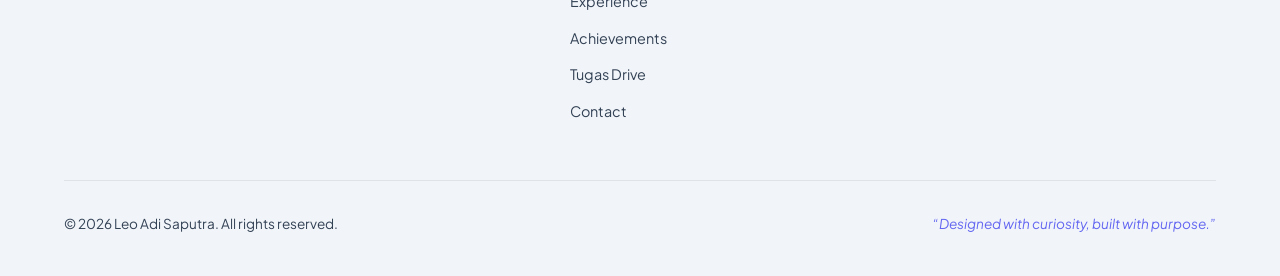
==== commit f5b61b45: "feat: implement complete professional 2-page CV PDF and full preview modal" ====
--- a/index.html
+++ b/index.html
@@ -894,53 +894,241 @@
           <div class="cv-preview-header">
             <h2 style="font-size: 1.6rem; color: var(--text-primary); margin-bottom: 0.25rem;">LEO ADI SAPUTRA</h2>
             <p style="color: var(--accent-primary); font-weight: 600;">Informatics Student | Aspiring Data Scientist</p>
-            <p style="font-size: 0.85rem; color: var(--text-muted); margin-top: 0.25rem;">Universitas Ahmad Dahlan
-              &bull; Yogyakarta, Indonesia &bull; adisaputraleo336@gmail.com</p>
-          </div>
-
+            <div class="cv-preview-header-meta">
+              <span>📍 Yogyakarta, D.I. Yogyakarta, Indonesia</span>
+              <span>✉️ <a href="mailto:adisaputraleo336@gmail.com">adisaputraleo336@gmail.com</a></span>
+              <span>💼 <a href="https://www.linkedin.com/in/leo-adi-saputra-5247bb3a6/" target="_blank">LinkedIn Profile</a></span>
+              <span>💻 <a href="https://github.com/LeoUad" target="_blank">GitHub: LeoUad</a></span>
+              <span>🎓 Universitas Ahmad Dahlan (Semester 7)</span>
+            </div>
+          </div>
+
+          <!-- Ringkasan Profesional -->
           <div>
-            <h4
-              style="color: var(--text-primary); font-size: 1rem; margin-bottom: 0.4rem; text-transform: uppercase; font-family: var(--font-mono); letter-spacing: 0.05em;">
-              Ringkasan Profesional</h4>
-            <p style="line-height: 1.6;">Mahasiswa Informatika dengan minat kuat dalam Data Science, Machine Learning,
-              dan visualisasi data interaktif. Terbiasa mengolah dataset, melakukan preprocessing, serta membangun model
-              klasifikasi dan antarmuka web sistem.</p>
-          </div>
-
+            <h4 class="cv-preview-section-title">
+              <span>Ringkasan Profesional</span>
+              <span style="font-size: 0.75rem; color: var(--accent-primary); font-weight: 500;">Profil Singkat</span>
+            </h4>
+            <p style="line-height: 1.65;">
+              Mahasiswa Program Studi Informatika semester 7 di Universitas Ahmad Dahlan dengan fokus keahlian pada Data Science, Machine Learning, dan Rekayasa Perangkat Lunak. Memiliki pemahaman komputasi analitis dalam eksplorasi data (EDA), pengembangan model klasifikasi prediktif, serta perancangan dashboard visual interaktif. Berpengalaman aktif dalam kehumasan dan publikasi informasi digital organisasi kemahasiswaan serta program kewirausahaan nasional. Siap berkontribusi profesional dalam program magang (internship) dan proyek rekayasa berbasis data.
+            </p>
+          </div>
+
+          <!-- Pendidikan -->
           <div>
-            <h4
-              style="color: var(--text-primary); font-size: 1rem; margin-bottom: 0.4rem; text-transform: uppercase; font-family: var(--font-mono); letter-spacing: 0.05em;">
-              Pendidikan</h4>
-            <p><strong style="color: var(--text-primary);">S1 Informatika — Universitas Ahmad Dahlan</strong> (2023 —
-              Sekarang)</p>
-            <p style="font-size: 0.85rem; color: var(--text-muted);">Mata Kuliah Utama: Algoritma & Pemrograman,
-              Struktur Data, Basis Data, Statistika, Machine Learning.</p>
-          </div>
-
+            <h4 class="cv-preview-section-title">
+              <span>Riwayat Pendidikan</span>
+              <span style="font-size: 0.75rem; color: var(--text-muted); font-weight: 500;">2021 — Sekarang</span>
+            </h4>
+            <div class="cv-preview-item">
+              <div style="display: flex; justify-content: space-between; align-items: baseline; flex-wrap: wrap;">
+                <p><strong style="color: var(--text-primary);">S1 Informatika — Universitas Ahmad Dahlan</strong></p>
+                <span style="font-size: 0.82rem; color: var(--accent-primary); font-weight: 600;">Semester 7 (Aktif)</span>
+              </div>
+              <p style="font-size: 0.86rem; color: var(--text-secondary); margin-top: 0.2rem;">Fokus Keilmuan: Data Science, Machine Learning, Basis Data, dan Rekayasa Perangkat Lunak.</p>
+              <p style="font-size: 0.84rem; color: var(--text-muted); margin-top: 0.2rem;"><strong>Mata Kuliah Utama:</strong> Algoritma &amp; Pemrograman, Struktur Data, Sistem Basis Data, Statistika &amp; Probabilitas, Machine Learning, Pemrograman Web, Pemrograman Berorientasi Objek.</p>
+            </div>
+          </div>
+
+          <!-- Keahlian Teknis & Alat -->
           <div>
-            <h4
-              style="color: var(--text-primary); font-size: 1rem; margin-bottom: 0.4rem; text-transform: uppercase; font-family: var(--font-mono); letter-spacing: 0.05em;">
-              Pengalaman Organisasi</h4>
-            <p><strong style="color: var(--text-primary);">Divisi Kominfo — LSO Futsal Universitas Ahmad Dahlan</strong>
-              (2023 — Sekarang)</p>
-            <p style="font-size: 0.85rem; color: var(--text-muted);">Bertanggung jawab dalam pengelolaan publikasi media
-              sosial resmi, diseminasi informasi turnamen/kegiatan, dan dokumentasi visual organisasi.</p>
-          </div>
-
+            <h4 class="cv-preview-section-title">
+              <span>Keahlian Teknis &amp; Alat</span>
+              <span style="font-size: 0.75rem; color: var(--accent-primary); font-weight: 500;">Tech Stack</span>
+            </h4>
+            <div style="display: flex; flex-direction: column; gap: 0.5rem;">
+              <div>
+                <span style="font-size: 0.82rem; color: var(--accent-primary); font-weight: 600;">Bahasa Pemrograman:</span>
+                <div>
+                  <span class="cv-tech-pill">Python</span>
+                  <span class="cv-tech-pill">C++</span>
+                  <span class="cv-tech-pill">Java</span>
+                  <span class="cv-tech-pill">SQL</span>
+                  <span class="cv-tech-pill">JavaScript (ES6+)</span>
+                  <span class="cv-tech-pill">HTML5</span>
+                  <span class="cv-tech-pill">CSS3</span>
+                </div>
+              </div>
+              <div>
+                <span style="font-size: 0.82rem; color: var(--accent-primary); font-weight: 600;">Data Science &amp; Machine Learning:</span>
+                <div>
+                  <span class="cv-tech-pill">Exploratory Data Analysis (EDA)</span>
+                  <span class="cv-tech-pill">Data Preprocessing</span>
+                  <span class="cv-tech-pill">Scikit-Learn</span>
+                  <span class="cv-tech-pill">Naive Bayes</span>
+                  <span class="cv-tech-pill">TF-IDF</span>
+                  <span class="cv-tech-pill">Model Evaluation (Confusion Matrix)</span>
+                </div>
+              </div>
+              <div>
+                <span style="font-size: 0.82rem; color: var(--accent-primary); font-weight: 600;">Visualisasi Data &amp; BI:</span>
+                <div>
+                  <span class="cv-tech-pill">Tableau Public</span>
+                  <span class="cv-tech-pill">Matplotlib</span>
+                  <span class="cv-tech-pill">Seaborn</span>
+                  <span class="cv-tech-pill">Pandas</span>
+                  <span class="cv-tech-pill">Streamlit</span>
+                  <span class="cv-tech-pill">Data Storytelling</span>
+                </div>
+              </div>
+              <div>
+                <span style="font-size: 0.82rem; color: var(--accent-primary); font-weight: 600;">Tools &amp; Lingkungan Kerja:</span>
+                <div>
+                  <span class="cv-tech-pill">Git</span>
+                  <span class="cv-tech-pill">GitHub</span>
+                  <span class="cv-tech-pill">Visual Studio Code</span>
+                  <span class="cv-tech-pill">Google Colab</span>
+                  <span class="cv-tech-pill">Jupyter Notebook</span>
+                  <span class="cv-tech-pill">Microsoft Office</span>
+                </div>
+              </div>
+            </div>
+          </div>
+
+          <!-- Portofolio Proyek Unggulan -->
           <div>
-            <h4
-              style="color: var(--text-primary); font-size: 1rem; margin-bottom: 0.4rem; text-transform: uppercase; font-family: var(--font-mono); letter-spacing: 0.05em;">
-              Keahlian Teknis Kunci</h4>
-            <p style="line-height: 1.6;">Python, C++, SQL, Machine Learning (Naive Bayes), Tableau, Matplotlib, Data
-              Cleaning & Preprocessing, HTML, CSS, JavaScript, Git & GitHub.</p>
-          </div>
-
-          <div
-            style="background: rgba(56, 189, 248, 0.08); border: 1px dashed var(--accent-primary); padding: 1rem; border-radius: var(--radius-md);">
-            <p style="font-size: 0.82rem; color: var(--accent-primary);">
-              <strong>Petunjuk Pemilik Website:</strong> Anda dapat meletakkan file berkas PDF resume resmi Anda di
-              <code>assets/cv.pdf</code> untuk mengaktifkan unduhan berkas PDF langsung.
-            </p>
+            <h4 class="cv-preview-section-title">
+              <span>Portofolio Proyek Unggulan</span>
+              <span style="font-size: 0.75rem; color: var(--accent-primary); font-weight: 500;">Featured Projects</span>
+            </h4>
+
+            <div class="cv-preview-item">
+              <div style="display: flex; justify-content: space-between; align-items: baseline; flex-wrap: wrap;">
+                <p><strong style="color: var(--text-primary);">Klasifikasi Penggunaan Sepatu Futsal Berdasarkan Posisi Pemain</strong></p>
+                <span style="font-size: 0.8rem; color: var(--text-muted);">Academic ML Project</span>
+              </div>
+              <p style="font-size: 0.85rem; color: var(--text-secondary); margin-top: 0.2rem;">
+                Mengembangkan model klasifikasi machine learning berbasis algoritma Naive Bayes (Python &amp; Scikit-Learn) untuk merekomendasikan tipe sepatu futsal optimal berdasarkan posisi taktis bermain di lapangan (Anchor, Flank, Pivot, Goalkeeper) dan karakteristik sol (IC/TF).
+              </p>
+              <div>
+                <span class="cv-tech-pill">Python</span>
+                <span class="cv-tech-pill">Scikit-Learn</span>
+                <span class="cv-tech-pill">Naive Bayes</span>
+                <span class="cv-tech-pill">Pandas</span>
+                <span class="cv-tech-pill">Matplotlib</span>
+              </div>
+            </div>
+
+            <div class="cv-preview-item">
+              <div style="display: flex; justify-content: space-between; align-items: baseline; flex-wrap: wrap;">
+                <p><strong style="color: var(--text-primary);">Interactive Business Intelligence Dashboard di Tableau</strong></p>
+                <span style="font-size: 0.8rem; color: var(--text-muted);">Tableau Public BI</span>
+              </div>
+              <p style="font-size: 0.85rem; color: var(--text-secondary); margin-top: 0.2rem;">
+                Membangun dashboard visual analitik multidimensi untuk memantau performa penjualan, margin profit, tren transaksi berkala, dan pemetaan persebaran geografis dengan calculated fields dan interactive drill-down filter.
+              </p>
+              <div>
+                <span class="cv-tech-pill">Tableau Public</span>
+                <span class="cv-tech-pill">Data Modeling</span>
+                <span class="cv-tech-pill">KPI Analytics</span>
+                <span class="cv-tech-pill">Data Storytelling</span>
+              </div>
+            </div>
+
+            <div class="cv-preview-item">
+              <div style="display: flex; justify-content: space-between; align-items: baseline; flex-wrap: wrap;">
+                <p><strong style="color: var(--text-primary);">Web E-Commerce Apotek Daring (PharmaCare)</strong></p>
+                <span style="font-size: 0.8rem; color: var(--text-muted);">Course Web Project</span>
+              </div>
+              <p style="font-size: 0.85rem; color: var(--text-secondary); margin-top: 0.2rem;">
+                Merancang antarmuka web e-commerce apotek ramah pengguna dengan pencarian obat instan, filter kategori produk, dan pengelolaan state keranjang belanja persisten menggunakan LocalStorage tanpa dependensi eksternal.
+              </p>
+              <div>
+                <span class="cv-tech-pill">HTML5</span>
+                <span class="cv-tech-pill">CSS3</span>
+                <span class="cv-tech-pill">JavaScript (ES6+)</span>
+                <span class="cv-tech-pill">LocalStorage</span>
+              </div>
+            </div>
+
+            <div class="cv-preview-item">
+              <div style="display: flex; justify-content: space-between; align-items: baseline; flex-wrap: wrap;">
+                <p><strong style="color: var(--text-primary);">Sistem Pemrosesan Algoritma Data Penjualan (C++ &amp; Python)</strong></p>
+                <span style="font-size: 0.8rem; color: var(--text-muted);">Computational Project</span>
+              </div>
+              <p style="font-size: 0.85rem; color: var(--text-secondary); margin-top: 0.2rem;">
+                Mengembangkan modul pengolahan puluhan ribu data transaksi menggunakan struktur data teroptimasi pada C++ untuk efisiensi memori, dipadukan script Python untuk benchmarking performa dan otomasi pelaporan.
+              </p>
+              <div>
+                <span class="cv-tech-pill">C++</span>
+                <span class="cv-tech-pill">Python</span>
+                <span class="cv-tech-pill">Data Structures</span>
+                <span class="cv-tech-pill">Profiling</span>
+              </div>
+            </div>
+          </div>
+
+          <!-- Pengalaman Organisasi & Kepemimpinan -->
+          <div>
+            <h4 class="cv-preview-section-title">
+              <span>Pengalaman Organisasi &amp; Kepemimpinan</span>
+              <span style="font-size: 0.75rem; color: var(--text-muted); font-weight: 500;">Organisasi &amp; Acara</span>
+            </h4>
+
+            <div class="cv-preview-item">
+              <div style="display: flex; justify-content: space-between; align-items: baseline; flex-wrap: wrap;">
+                <p><strong style="color: var(--text-primary);">Divisi Kominfo (Komunikasi &amp; Informasi) — LSO Futsal UAD</strong></p>
+                <span style="font-size: 0.82rem; color: var(--accent-primary); font-weight: 600;">2023 — Sekarang</span>
+              </div>
+              <p style="font-size: 0.85rem; color: var(--text-secondary); margin-top: 0.2rem;">
+                Bertanggung jawab dalam pengelolaan akun media sosial resmi organisasi, strategi konten digital, diseminasi informasi turnamen/agenda latihan, perancangan materi visual publikasi, serta dokumentasi kejuaraan olahraga kampus.
+              </p>
+            </div>
+
+            <div class="cv-preview-item">
+              <div style="display: flex; justify-content: space-between; align-items: baseline; flex-wrap: wrap;">
+                <p><strong style="color: var(--text-primary);">Moderator Seminar Nasional Mahasiswa Berdampak</strong></p>
+                <span style="font-size: 0.82rem; color: var(--text-muted);">Juni 2026</span>
+              </div>
+              <p style="font-size: 0.85rem; color: var(--text-secondary); margin-top: 0.2rem;">
+                Kemendiktisaintek RI &amp; LPPM UAD &mdash; Bertindak sebagai moderator resmi memandu jalannya seminar pemaparan hasil pelaksanaan program pengabdian dan inovasi mahasiswa perguruan tinggi.
+              </p>
+            </div>
+
+            <div class="cv-preview-item">
+              <div style="display: flex; justify-content: space-between; align-items: baseline; flex-wrap: wrap;">
+                <p><strong style="color: var(--text-primary);">Relawan Pengabdian: Dahlan Muda Mengabdi</strong></p>
+                <span style="font-size: 0.82rem; color: var(--text-muted);">September 2023</span>
+              </div>
+              <p style="font-size: 0.85rem; color: var(--text-secondary); margin-top: 0.2rem;">
+                Bimawa UAD &amp; MPM PP Muhammadiyah &mdash; Berpartisipasi dalam program pemberdayaan masyarakat desa berbasis aksi kolaboratif sosial kemahasiswaan.
+              </p>
+            </div>
+          </div>
+
+          <!-- Sertifikasi & Pelatihan Terverifikasi -->
+          <div>
+            <h4 class="cv-preview-section-title">
+              <span>Sertifikasi &amp; Pelatihan Terverifikasi</span>
+              <span style="font-size: 0.75rem; color: var(--accent-primary); font-weight: 500;">Credentials</span>
+            </h4>
+            <ul style="padding-left: 1.25rem; font-size: 0.85rem; line-height: 1.6; display: flex; flex-direction: column; gap: 0.35rem;">
+              <li><strong>Program Pembinaan Mahasiswa Wirausaha (P2MW) 2024 (Tahapan Bertumbuh)</strong> &mdash; Belmawa Ditjen Diktiristek Kemendikbudristek (November 2024).</li>
+              <li><strong>Ahmad Dahlan English Proficiency Test (ADEPT)</strong> &mdash; ADLC UAD (Juli 2026). Skor Total: 510 (Kemahiran Bahasa Inggris Profesional).</li>
+              <li><strong>Introduction to Financial Literacy for Developers</strong> &mdash; Dicoding Academy (Januari 2026). ID Kredensial: GRX5J64MKX0M.</li>
+              <li><strong>Pelatihan Literasi Informasi &amp; Metodologi Riset Ilmiah</strong> &mdash; Perpustakaan UAD (Mei 2026). Standarisasi karya ilmiah dan uji kesamaan kata.</li>
+            </ul>
+          </div>
+
+          <!-- Kemahiran Bahasa & Repositori Tugas -->
+          <div>
+            <h4 class="cv-preview-section-title">
+              <span>Kemahiran Bahasa &amp; Repositori Tugas Kuliah</span>
+              <span style="font-size: 0.75rem; color: var(--text-muted); font-weight: 500;">Akademik</span>
+            </h4>
+            <div style="font-size: 0.85rem; line-height: 1.6; display: flex; flex-direction: column; gap: 0.3rem;">
+              <p><strong>Bahasa Indonesia:</strong> Penutur Asli (Native), tata bahasa akademik dan komunikasi profesional.</p>
+              <p><strong>Bahasa Inggris:</strong> Professional Working Proficiency (Skor ADEPT: 510, aktif membaca literatur teknis data science dan penulisan laporan akademik).</p>
+              <p><strong>Google Drive Tugas Kuliah:</strong> Seluruh berkas tugas perkuliahan Bahasa Inggris Profesional Semester 7 terdokumentasi terpusat dan dapat diakses publik via section Tugas Drive.</p>
+            </div>
+          </div>
+
+          <!-- Dokumen Terverifikasi Banner -->
+          <div style="background: rgba(16, 185, 129, 0.08); border: 1px solid rgba(16, 185, 129, 0.3); padding: 0.85rem 1.1rem; border-radius: var(--radius-md); display: flex; align-items: center; gap: 0.75rem;">
+            <svg xmlns="http://www.w3.org/2000/svg" width="20" height="20" viewBox="0 0 24 24" fill="none" stroke="#10b981" stroke-width="2" stroke-linecap="round" stroke-linejoin="round" style="flex-shrink: 0;"><path d="M22 11.08V12a10 10 0 1 1-5.93-9.14"></path><polyline points="22 4 12 14.01 9 11.01"></polyline></svg>
+            <span style="font-size: 0.84rem; color: var(--text-secondary); text-align: left;">
+              Berkas Curriculum Vitae resmi (Format PDF 2 Halaman lengkap) telah diverifikasi dan siap diunduh langsung melalui tombol <strong>Download PDF</strong> di bawah.
+            </span>
           </div>
         </div>
       </div>
--- a/css/style.css
+++ b/css/style.css
@@ -660,6 +660,8 @@
   color: var(--text-secondary);
   line-height: 1.7;
   max-width: 580px;
+  text-align: justify;
+  text-justify: inter-word;
 }
 
 .hero-ctas {
@@ -930,17 +932,26 @@
   gap: 2rem;
 }
 
+.about-narrative p {
+  text-align: justify;
+  text-justify: inter-word;
+}
+
 .story-lead {
   font-size: 1.15rem;
   color: var(--text-primary);
   font-weight: 500;
   line-height: 1.7;
+  text-align: justify;
+  text-justify: inter-word;
 }
 
 .story-body {
   font-size: 1rem;
   color: var(--text-secondary);
   line-height: 1.75;
+  text-align: justify;
+  text-justify: inter-word;
 }
 
 .philosophy-grid {
@@ -985,6 +996,8 @@
   font-size: 0.88rem;
   line-height: 1.55;
   color: var(--text-muted);
+  text-align: justify;
+  text-justify: inter-word;
 }
 
 /* Education Highlight Card */
@@ -1027,6 +1040,8 @@
 .education-box-content p {
   font-size: 0.88rem;
   color: var(--text-muted);
+  text-align: justify;
+  text-justify: inter-word;
 }
 
 /* ==========================================================================
@@ -1279,6 +1294,8 @@
   -webkit-line-clamp: 3;
   -webkit-box-orient: vertical;
   overflow: hidden;
+  text-align: justify;
+  text-justify: inter-word;
 }
 
 .project-tech-tags {
@@ -1407,6 +1424,8 @@
   color: var(--text-secondary);
   line-height: 1.6;
   margin-bottom: 1rem;
+  text-align: justify;
+  text-justify: inter-word;
 }
 
 .timeline-highlights {
@@ -1579,6 +1598,8 @@
   line-height: 1.6;
   margin-bottom: 1.25rem;
   flex-grow: 1;
+  text-align: justify;
+  text-justify: inter-word;
 }
 
 .achievement-actions {
@@ -1592,7 +1613,6 @@
 }
 
 /* ==========================================================================
-<<<<<<< HEAD
    ACADEMIC DRIVE & ASSIGNMENTS REPOSITORY SECTION
    ========================================================================== */
 .academic-drive-section {
@@ -1710,8 +1730,17 @@
 }
 
 @keyframes pulseDot {
-  0%, 100% { transform: scale(1); opacity: 1; }
-  50% { transform: scale(1.35); opacity: 0.55; }
+
+  0%,
+  100% {
+    transform: scale(1);
+    opacity: 1;
+  }
+
+  50% {
+    transform: scale(1.35);
+    opacity: 0.55;
+  }
 }
 
 .academic-drive-desc {
@@ -1719,6 +1748,8 @@
   color: var(--text-secondary);
   line-height: 1.7;
   margin-bottom: 1.75rem;
+  text-align: justify;
+  text-justify: inter-word;
 }
 
 .academic-drive-url-box {
@@ -1792,9 +1823,11 @@
   .academic-drive-card {
     padding: 1.75rem 1.25rem;
   }
+
   .academic-drive-title {
     font-size: 1.2rem;
   }
+
   .academic-drive-url-box {
     flex-direction: column;
     align-items: stretch;
@@ -1803,8 +1836,6 @@
 }
 
 /* ==========================================================================
-=======
->>>>>>> d379ddd4c4c63aff69649ed6ca7015c0ddbac53c
    CONTACT SECTION
    ========================================================================== */
 .contact-grid {
@@ -1829,6 +1860,8 @@
   font-size: 1rem;
   color: var(--text-secondary);
   line-height: 1.65;
+  text-align: justify;
+  text-justify: inter-word;
 }
 
 .contact-cards-list {
@@ -2011,6 +2044,8 @@
   color: var(--text-muted);
   max-width: 380px;
   line-height: 1.6;
+  text-align: justify;
+  text-justify: inter-word;
 }
 
 .footer-links-col h4,
@@ -2209,9 +2244,67 @@
   gap: 1.25rem;
 }
 
+.modal-body p,
+#certModalDesc,
+.cv-preview-paper p {
+  text-align: justify;
+  text-justify: inter-word;
+}
+
 .cv-preview-header {
   border-bottom: 2px solid var(--border-color);
   padding-bottom: 1rem;
+}
+
+.cv-preview-header-meta {
+  display: flex;
+  flex-wrap: wrap;
+  gap: 0.5rem 1rem;
+  margin-top: 0.75rem;
+  font-size: 0.85rem;
+}
+
+.cv-preview-header-meta a {
+  color: var(--accent-primary);
+  text-decoration: none;
+}
+
+.cv-preview-header-meta a:hover {
+  text-decoration: underline;
+}
+
+.cv-preview-section-title {
+  color: var(--text-primary);
+  font-size: 0.98rem;
+  margin-bottom: 0.65rem;
+  text-transform: uppercase;
+  font-family: var(--font-mono);
+  letter-spacing: 0.05em;
+  border-bottom: 1px solid var(--border-color);
+  padding-bottom: 0.35rem;
+  display: flex;
+  align-items: center;
+  justify-content: space-between;
+}
+
+.cv-preview-item {
+  margin-bottom: 0.85rem;
+}
+
+.cv-preview-item:last-child {
+  margin-bottom: 0;
+}
+
+.cv-tech-pill {
+  display: inline-block;
+  background: var(--bg-card);
+  border: 1px solid var(--border-color);
+  color: var(--text-secondary);
+  font-size: 0.78rem;
+  padding: 0.15rem 0.55rem;
+  border-radius: var(--radius-sm);
+  margin-right: 0.35rem;
+  margin-top: 0.25rem;
 }
 
 /* ==========================================================================
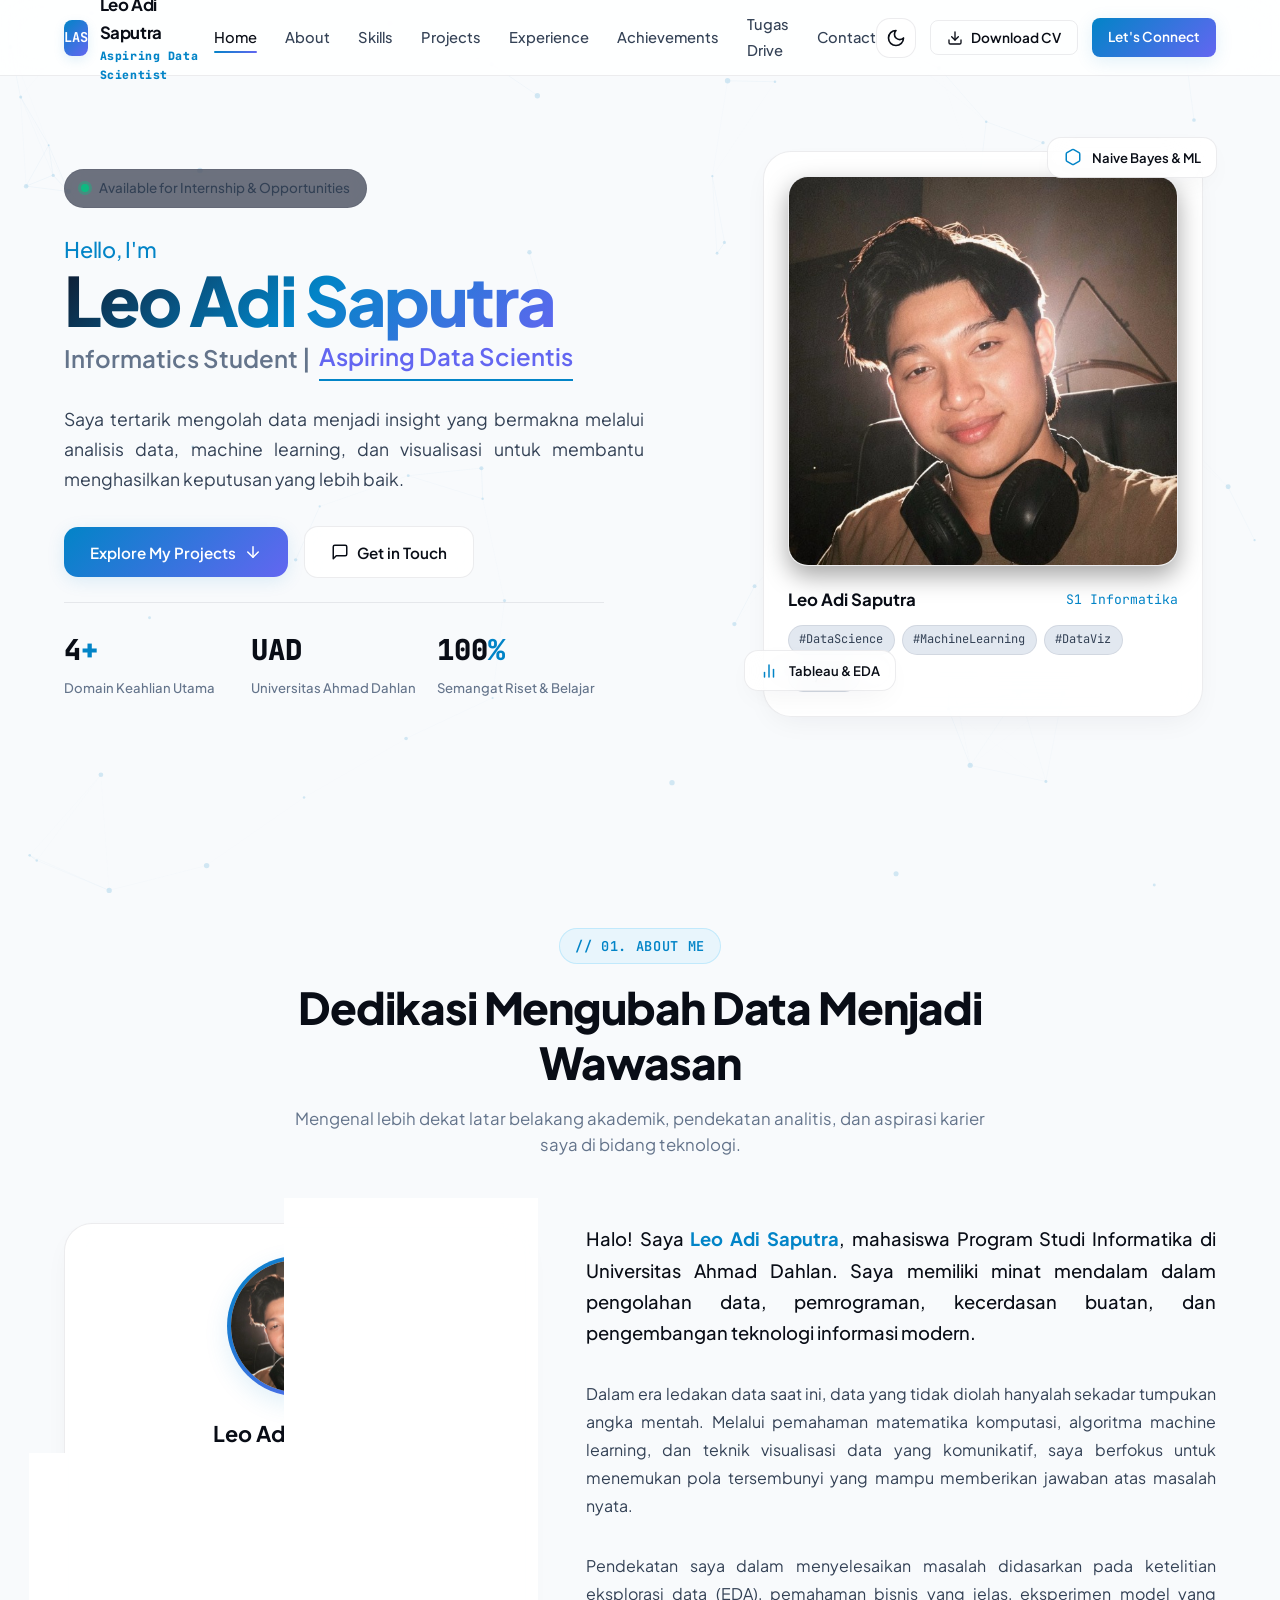
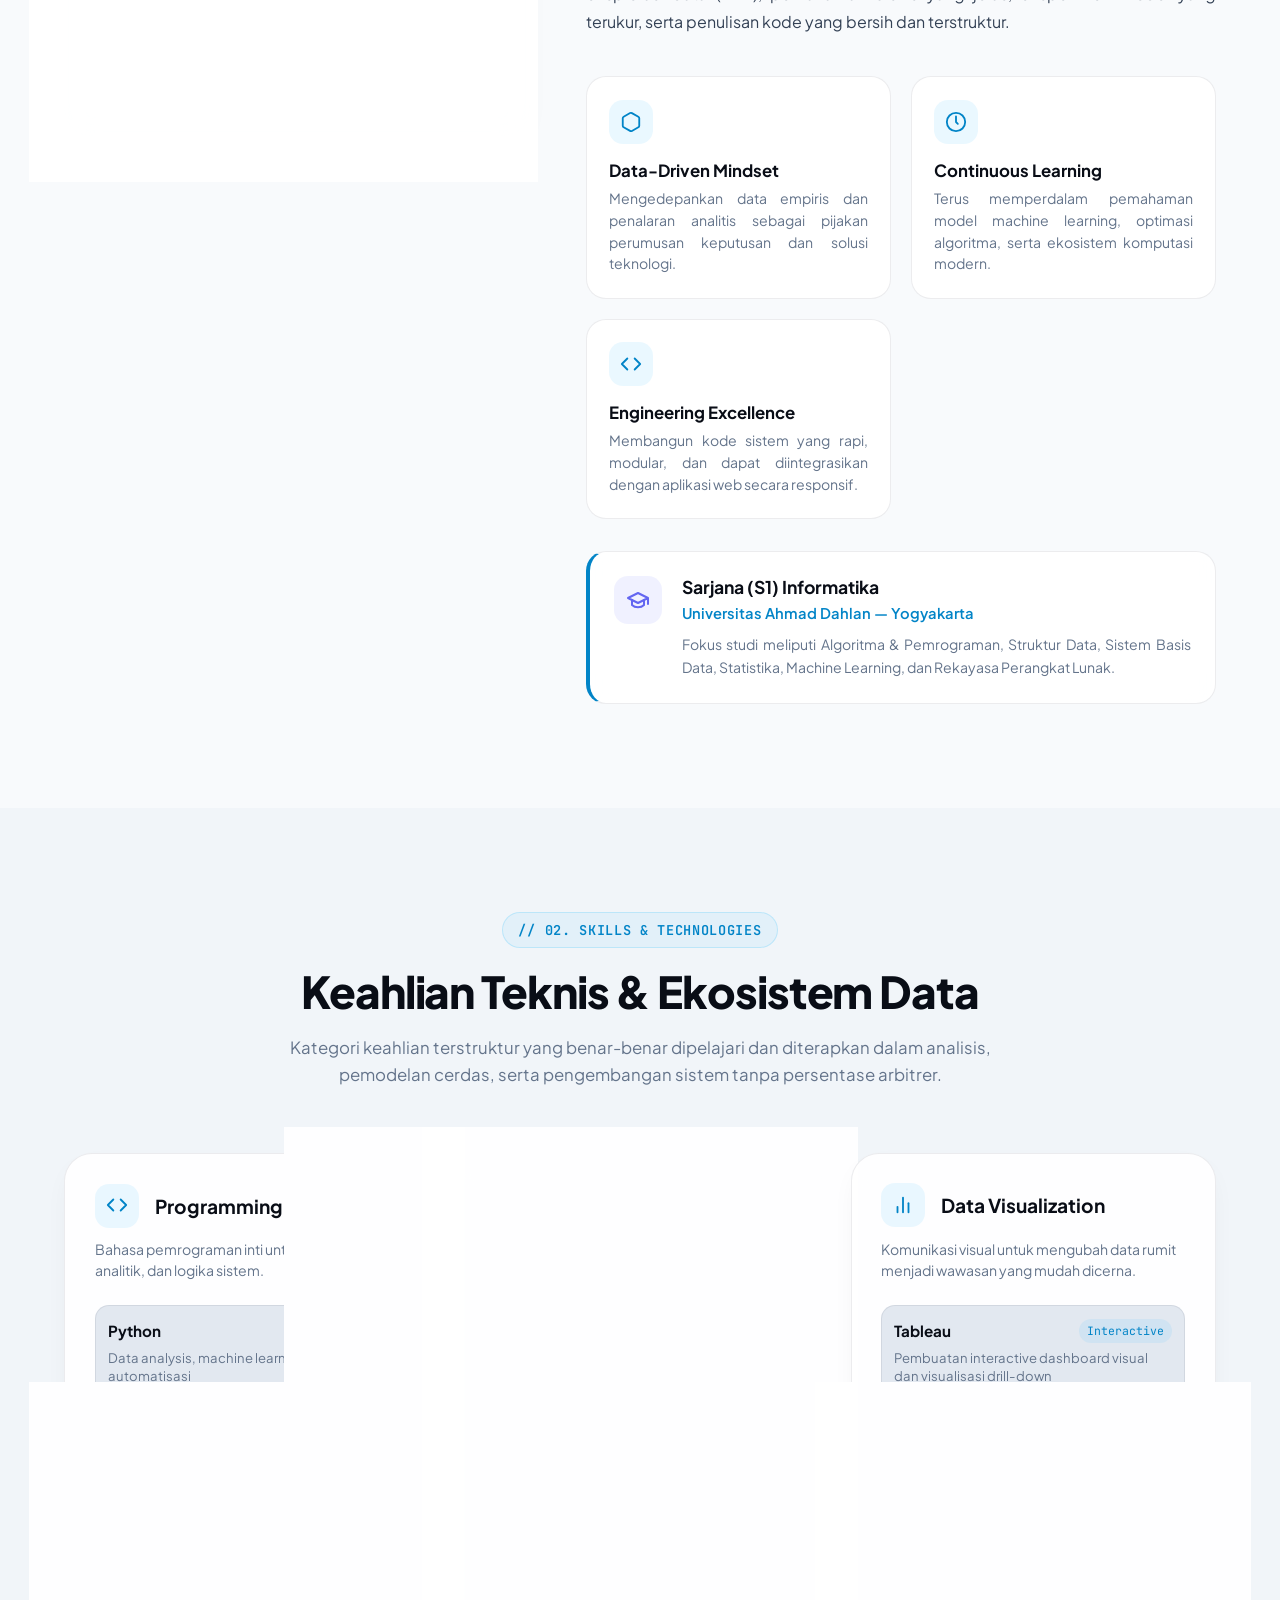
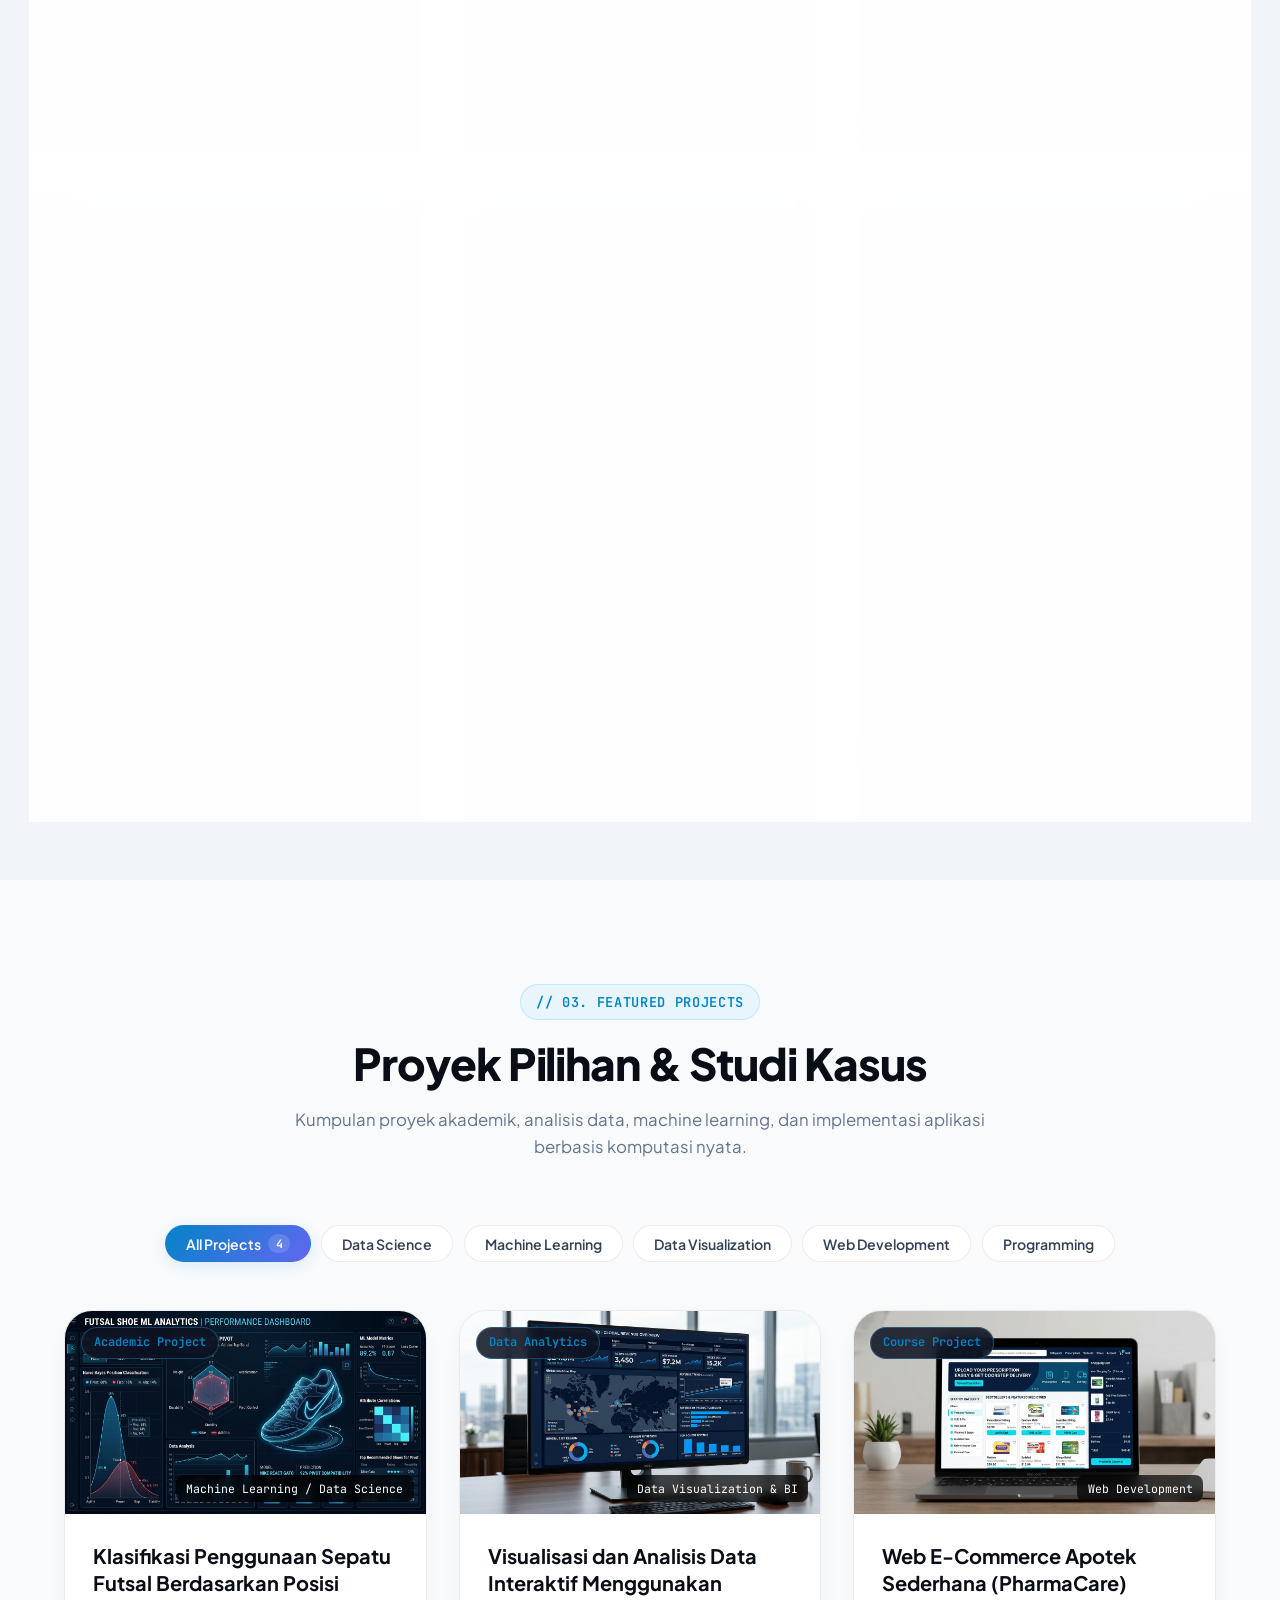
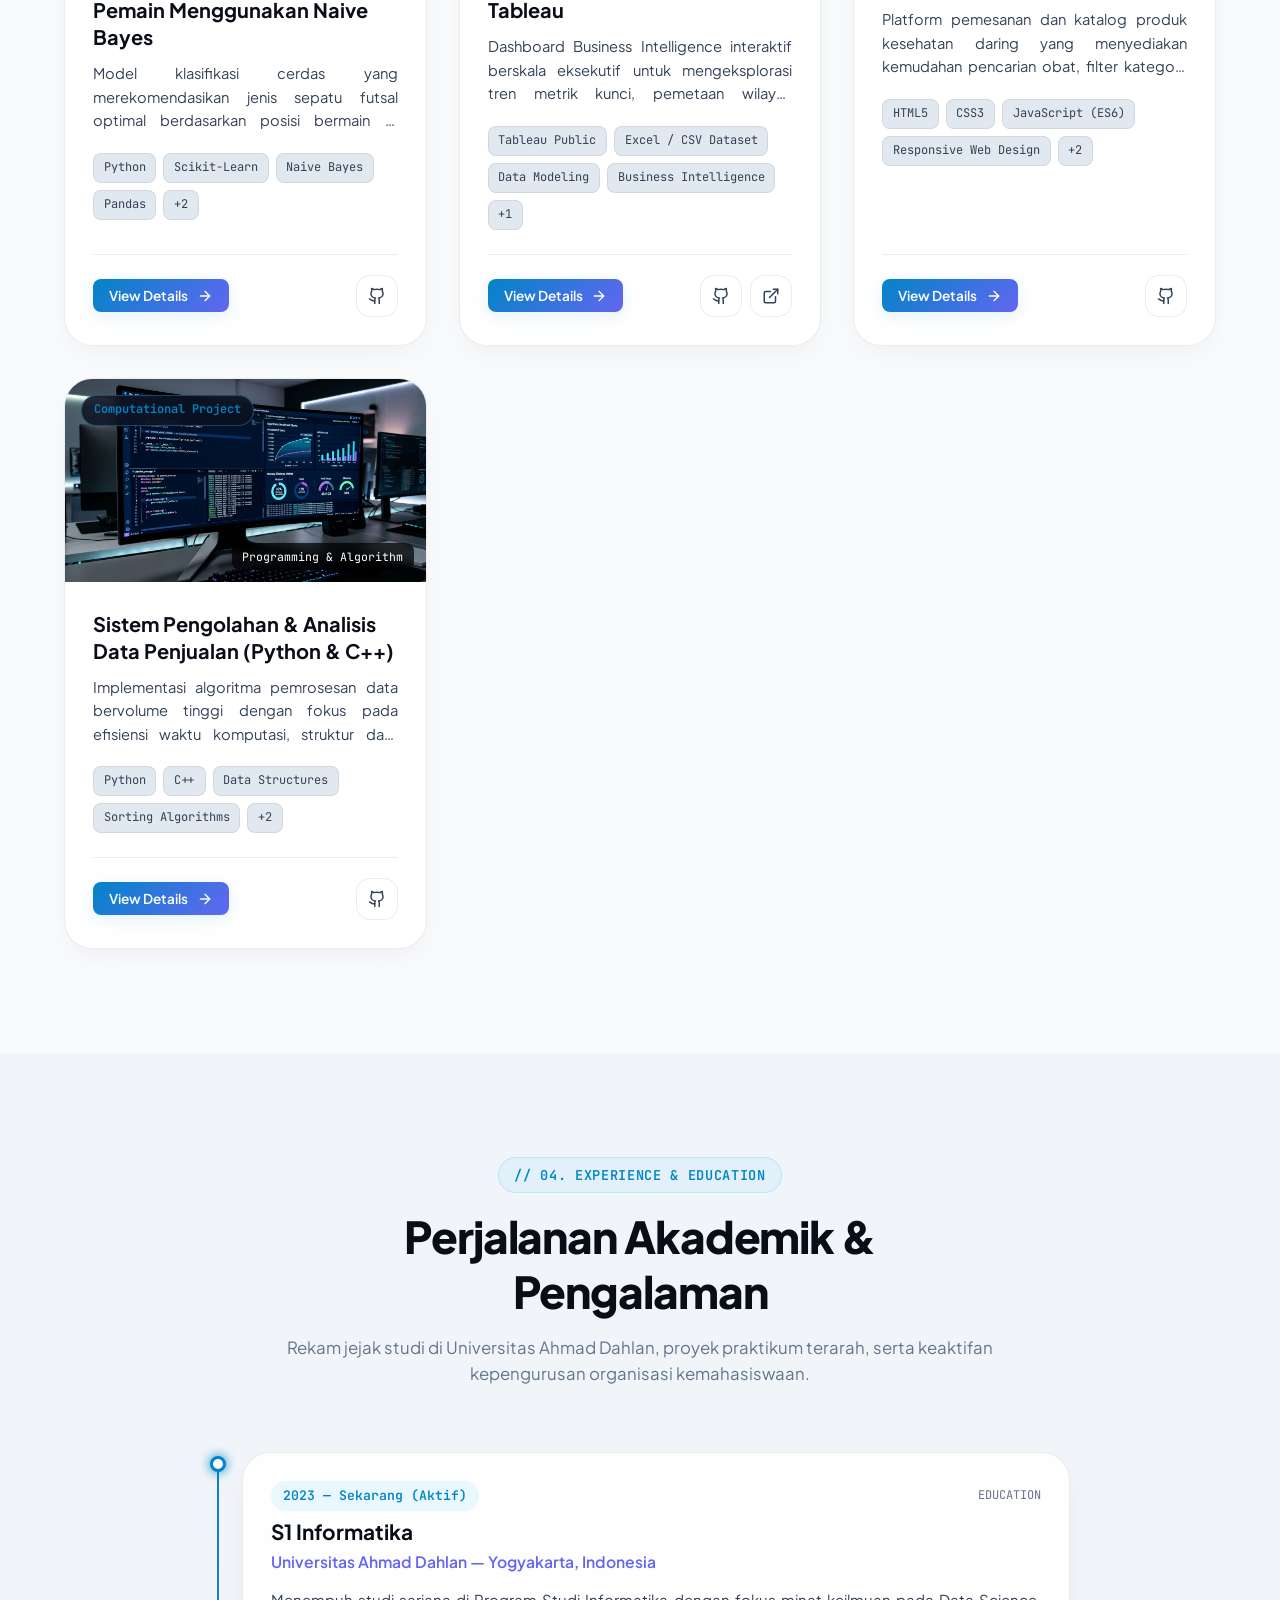
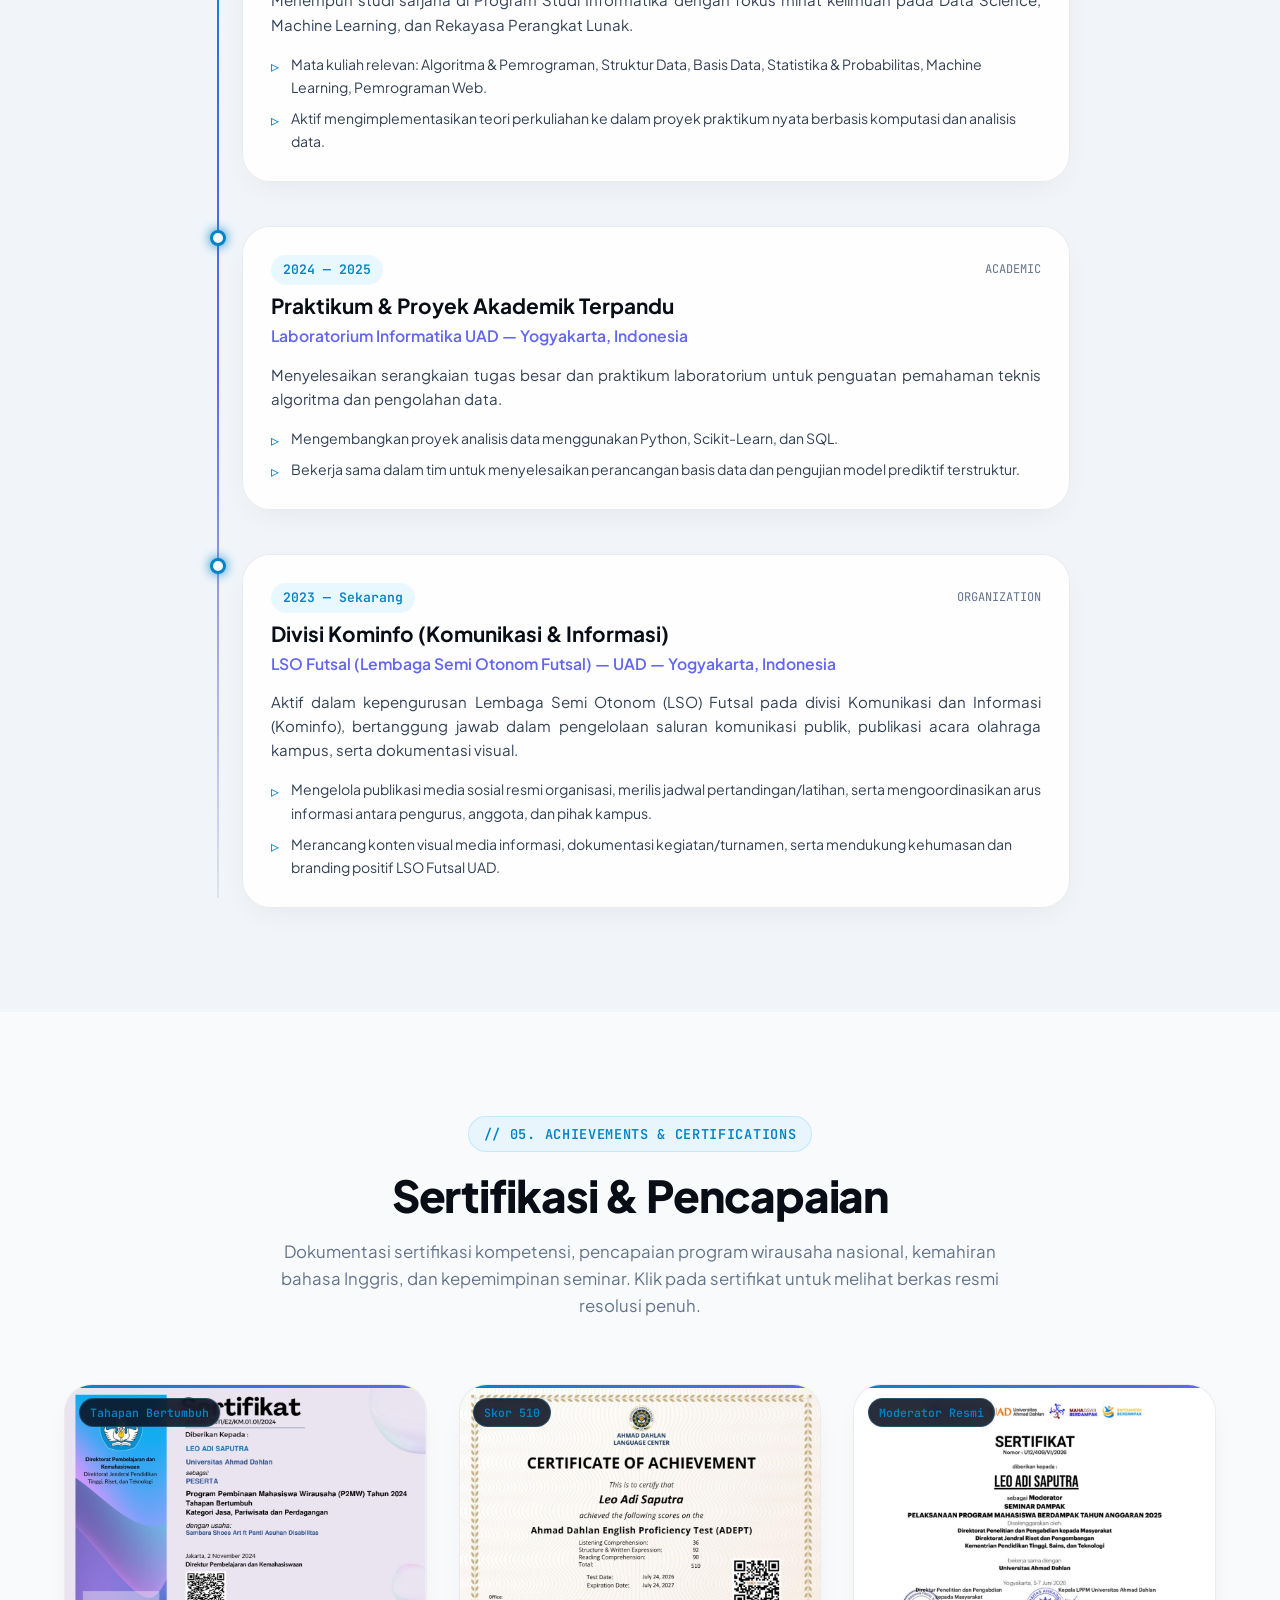
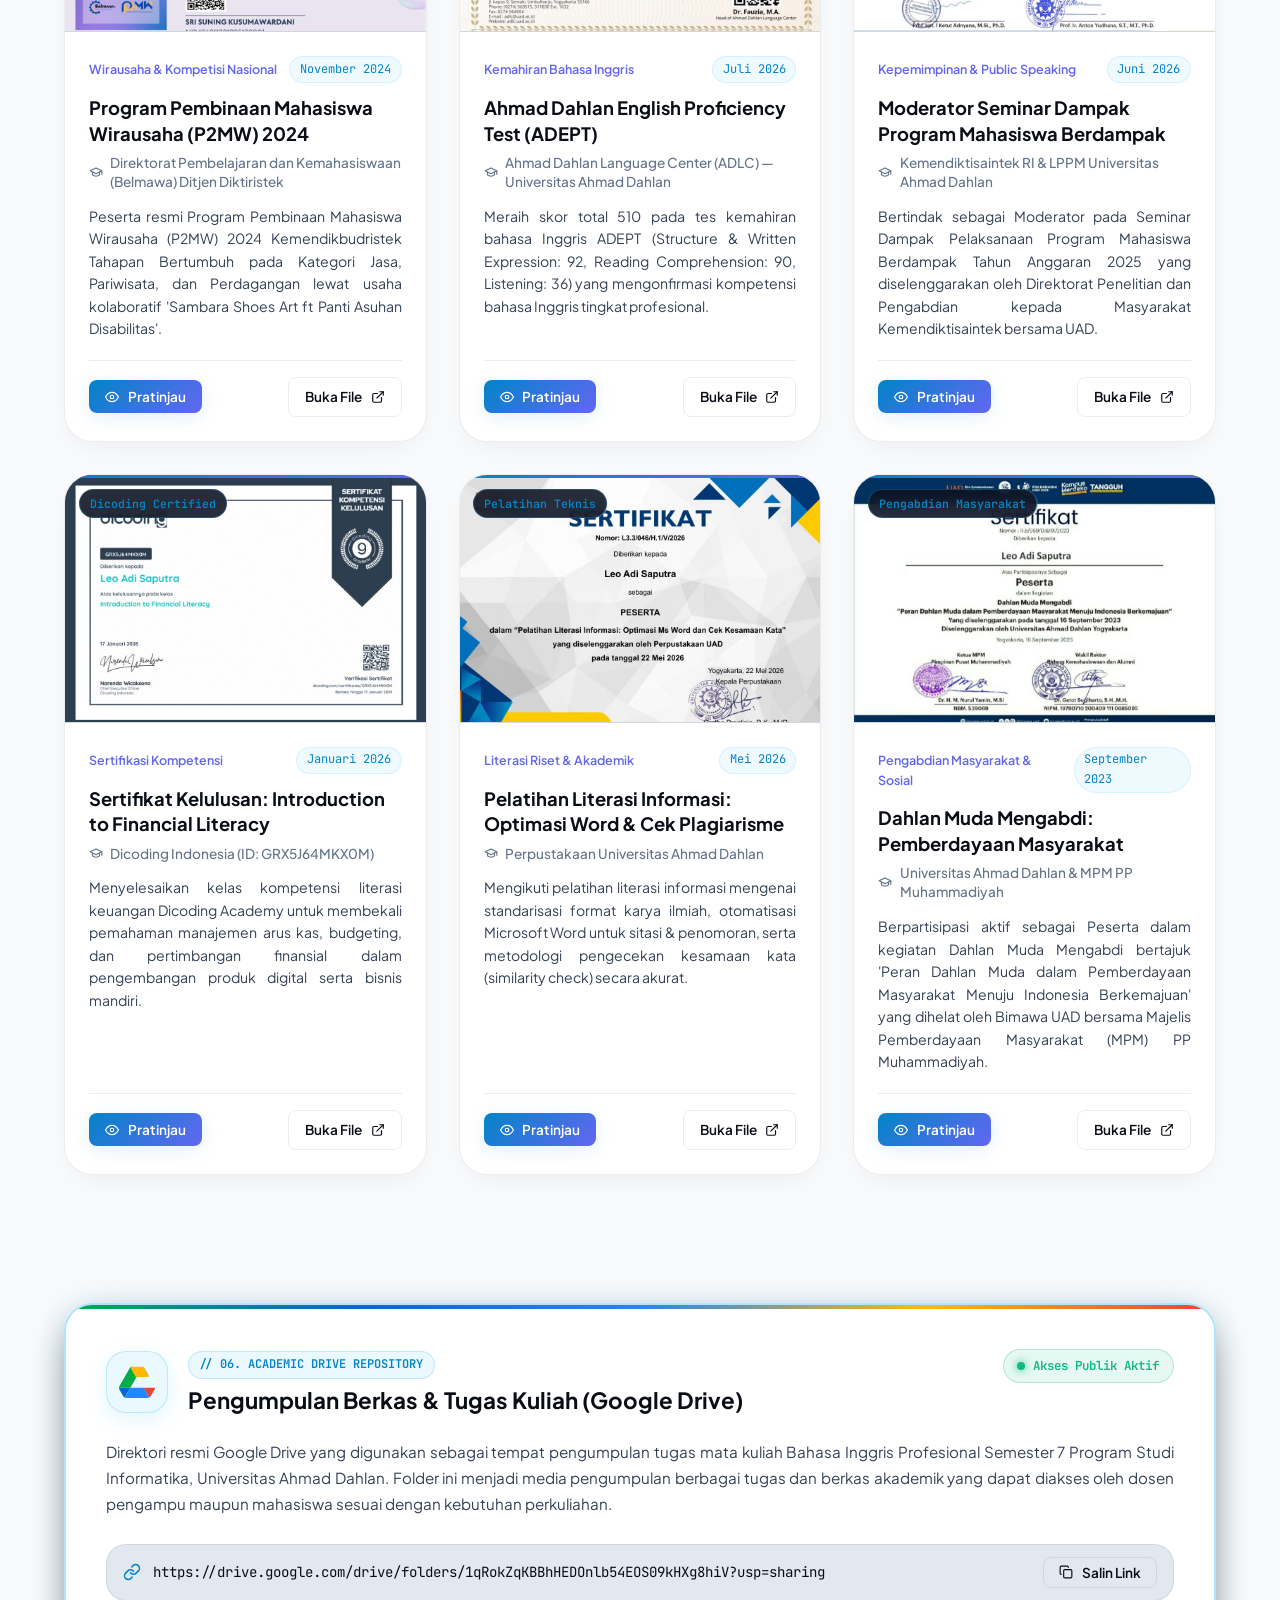
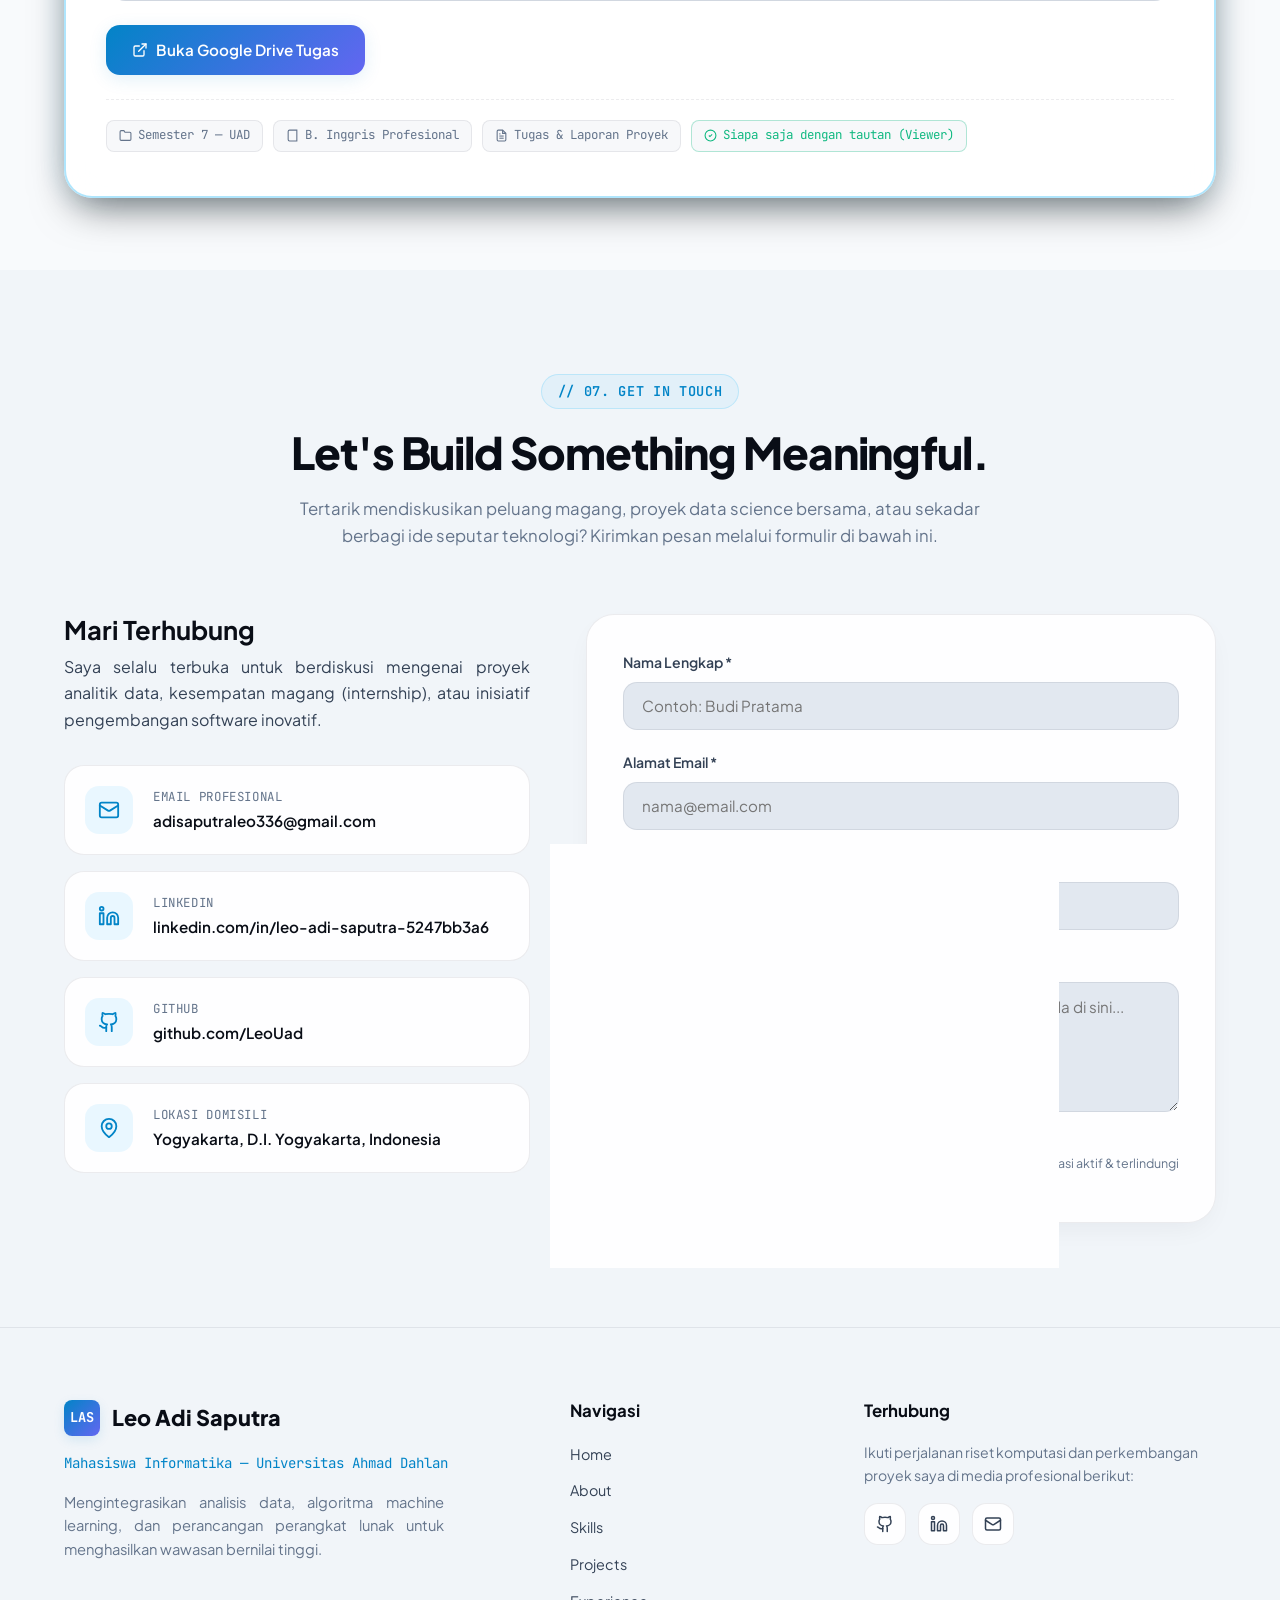
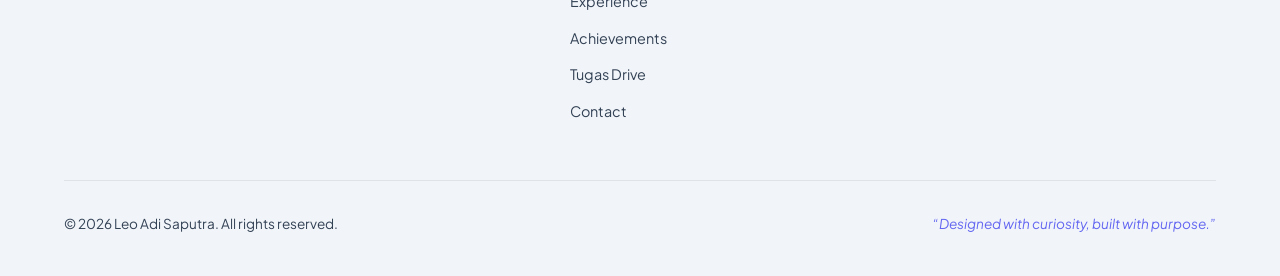
==== commit cf13683e: "feat: add complete previous education history to CV and PDF" ====
--- a/index.html
+++ b/index.html
@@ -918,15 +918,38 @@
           <div>
             <h4 class="cv-preview-section-title">
               <span>Riwayat Pendidikan</span>
-              <span style="font-size: 0.75rem; color: var(--text-muted); font-weight: 500;">2021 — Sekarang</span>
+              <span style="font-size: 0.75rem; color: var(--text-muted); font-weight: 500;">Jalur Formal</span>
             </h4>
             <div class="cv-preview-item">
               <div style="display: flex; justify-content: space-between; align-items: baseline; flex-wrap: wrap;">
                 <p><strong style="color: var(--text-primary);">S1 Informatika — Universitas Ahmad Dahlan</strong></p>
-                <span style="font-size: 0.82rem; color: var(--accent-primary); font-weight: 600;">Semester 7 (Aktif)</span>
+                <span style="font-size: 0.82rem; color: var(--accent-primary); font-weight: 600;">2021 — Sekarang (Semester 7 Aktif)</span>
               </div>
               <p style="font-size: 0.86rem; color: var(--text-secondary); margin-top: 0.2rem;">Fokus Keilmuan: Data Science, Machine Learning, Basis Data, dan Rekayasa Perangkat Lunak.</p>
               <p style="font-size: 0.84rem; color: var(--text-muted); margin-top: 0.2rem;"><strong>Mata Kuliah Utama:</strong> Algoritma &amp; Pemrograman, Struktur Data, Sistem Basis Data, Statistika &amp; Probabilitas, Machine Learning, Pemrograman Web, Pemrograman Berorientasi Objek.</p>
+            </div>
+
+            <!-- Riwayat Pendidikan Sebelumnya -->
+            <div style="margin-top: 0.65rem; background: var(--bg-card); border: 1px solid var(--border-color); border-radius: var(--radius-md); padding: 0.85rem 1rem;">
+              <span style="font-size: 0.78rem; color: var(--accent-primary); font-weight: 600; text-transform: uppercase; font-family: var(--font-mono); display: block; margin-bottom: 0.5rem; letter-spacing: 0.04em;">Riwayat Pendidikan Sebelumnya:</span>
+              <div style="display: grid; grid-template-columns: repeat(auto-fit, minmax(200px, 1fr)); gap: 0.65rem; font-size: 0.86rem;">
+                <div style="border-left: 2px solid var(--accent-primary); padding-left: 0.6rem;">
+                  <strong style="color: var(--text-primary); display: block;">SMA N 1 Kedungreja</strong>
+                  <span style="font-size: 0.8rem; color: var(--text-muted);">Sekolah Menengah Atas (2018 — 2021)</span>
+                </div>
+                <div style="border-left: 2px solid var(--accent-primary); padding-left: 0.6rem;">
+                  <strong style="color: var(--text-primary); display: block;">SMP N 1 Patimuan</strong>
+                  <span style="font-size: 0.8rem; color: var(--text-muted);">Sekolah Menengah Pertama (2015 — 2018)</span>
+                </div>
+                <div style="border-left: 2px solid var(--accent-primary); padding-left: 0.6rem;">
+                  <strong style="color: var(--text-primary); display: block;">SD Bulupayung 03</strong>
+                  <span style="font-size: 0.8rem; color: var(--text-muted);">Sekolah Dasar (2009 — 2015)</span>
+                </div>
+                <div style="border-left: 2px solid var(--accent-primary); padding-left: 0.6rem;">
+                  <strong style="color: var(--text-primary); display: block;">TK (PAUD Manunggal)</strong>
+                  <span style="font-size: 0.8rem; color: var(--text-muted);">Pendidikan Anak Usia Dini</span>
+                </div>
+              </div>
             </div>
           </div>
 
